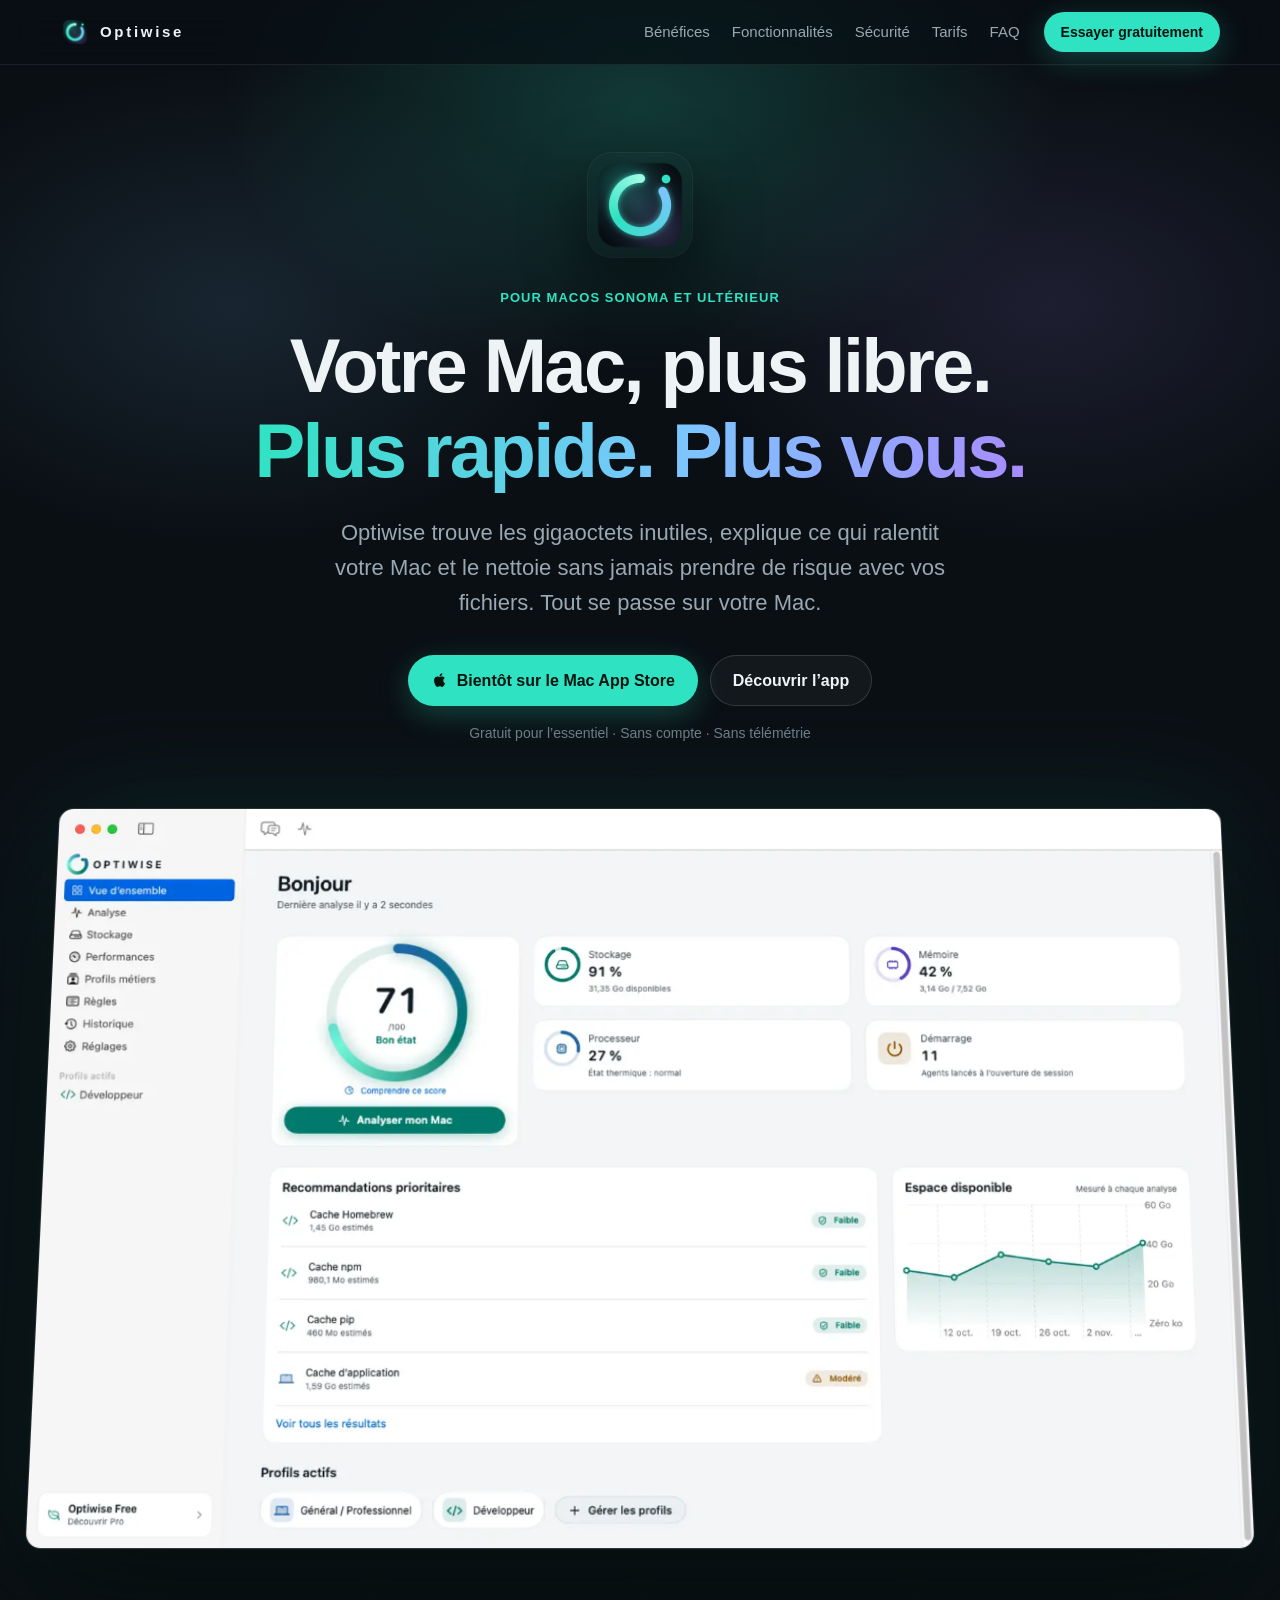
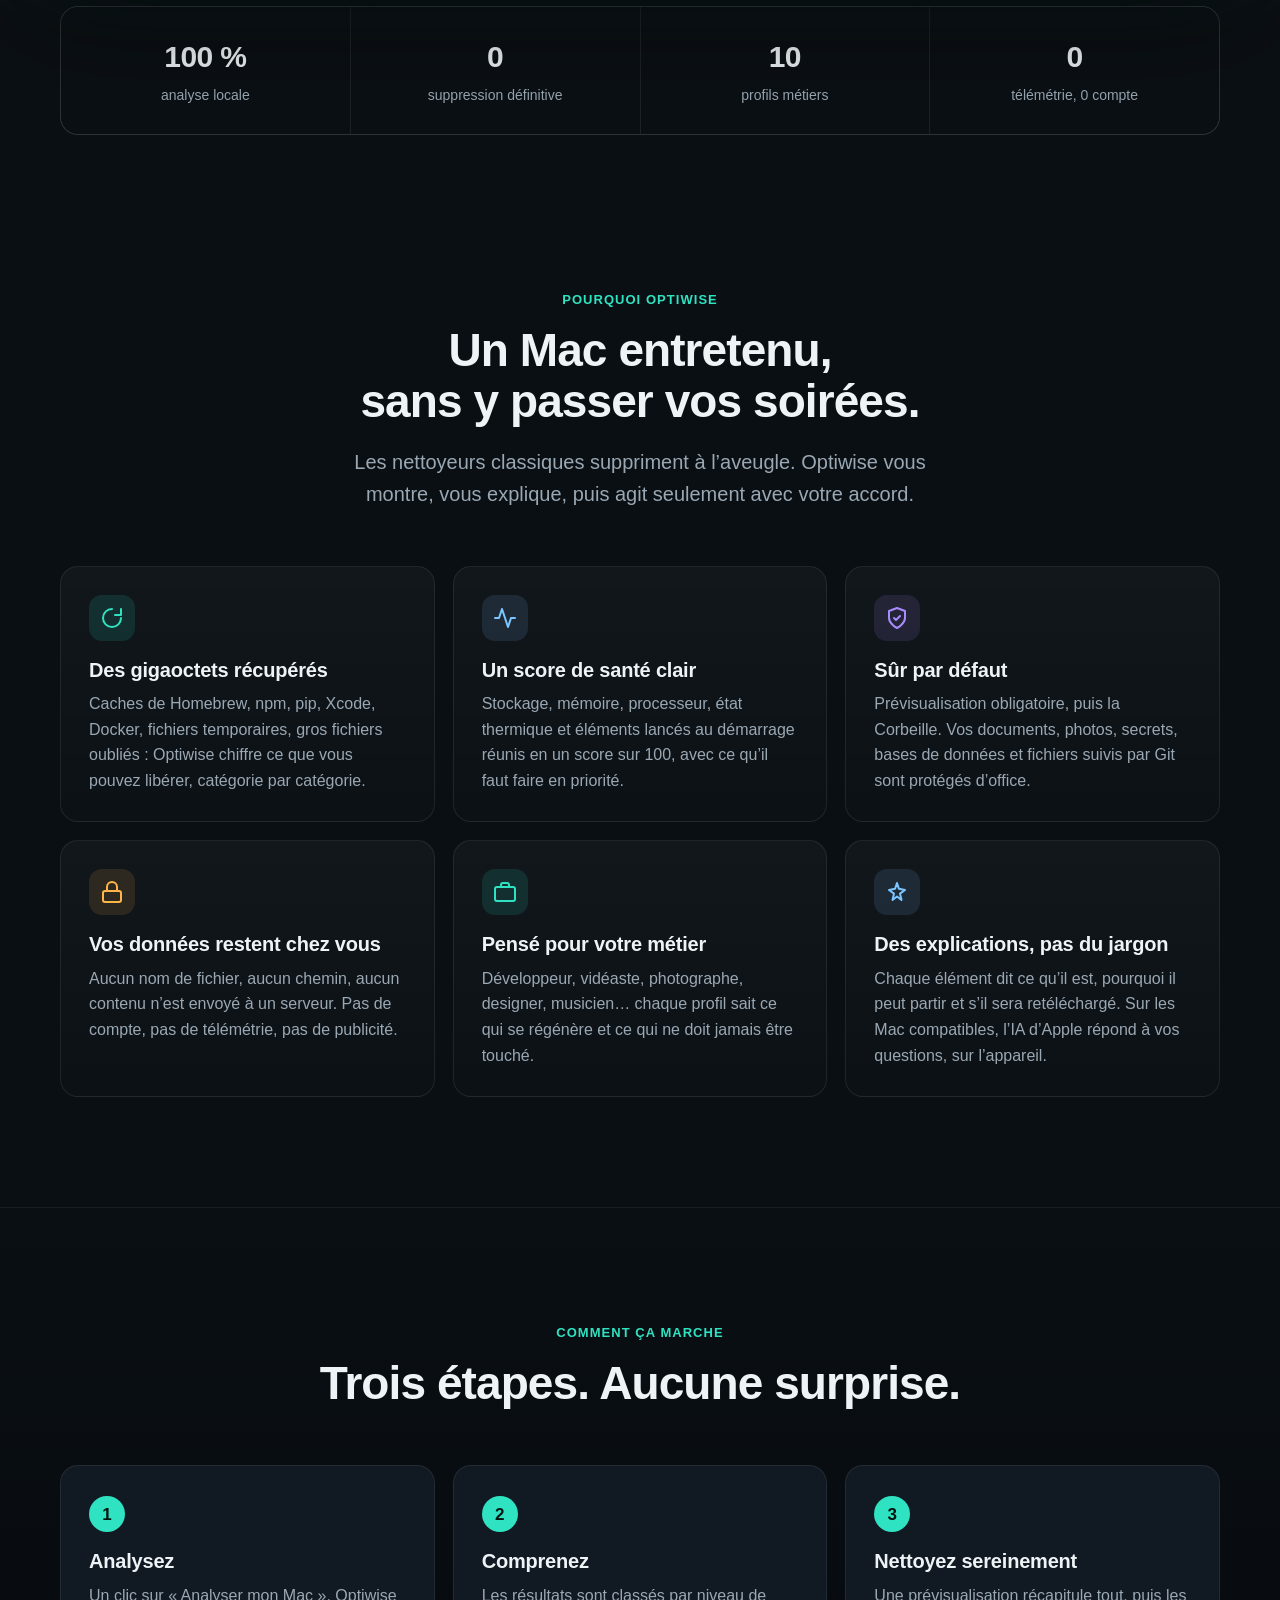
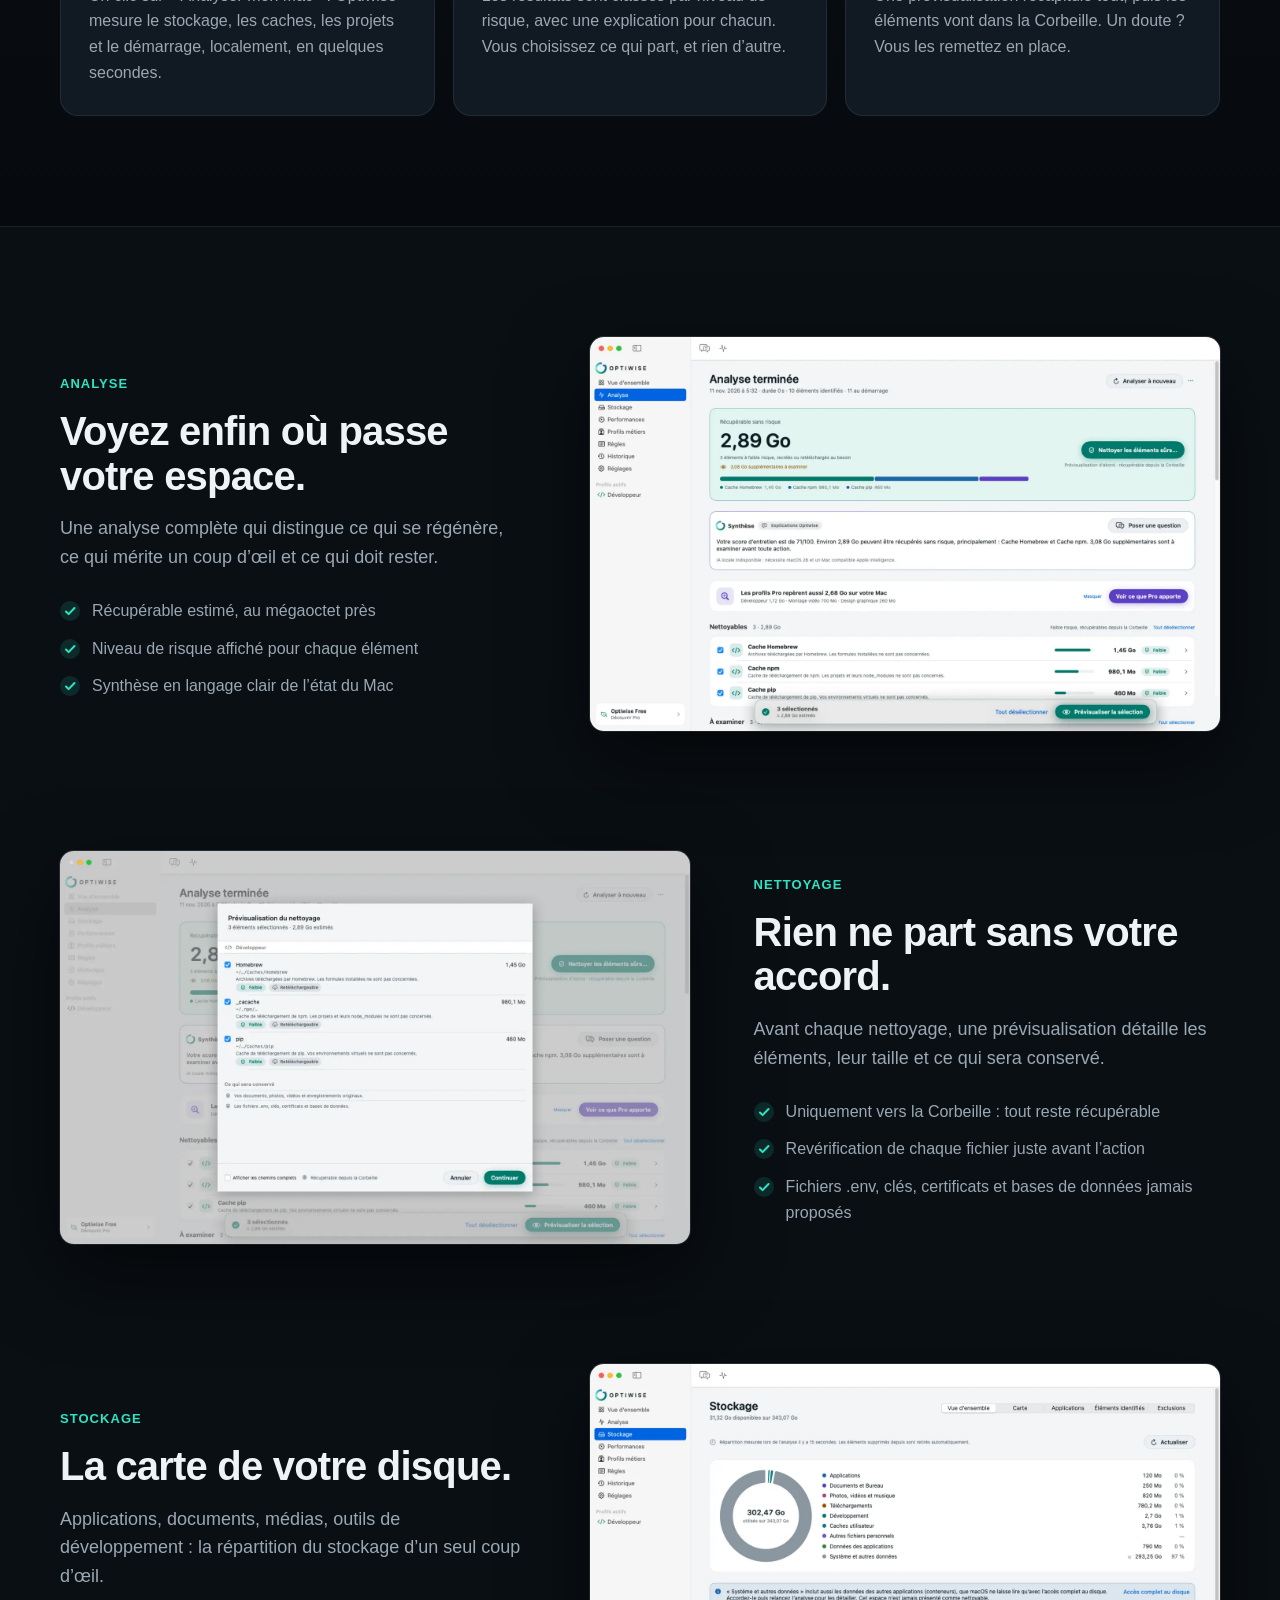
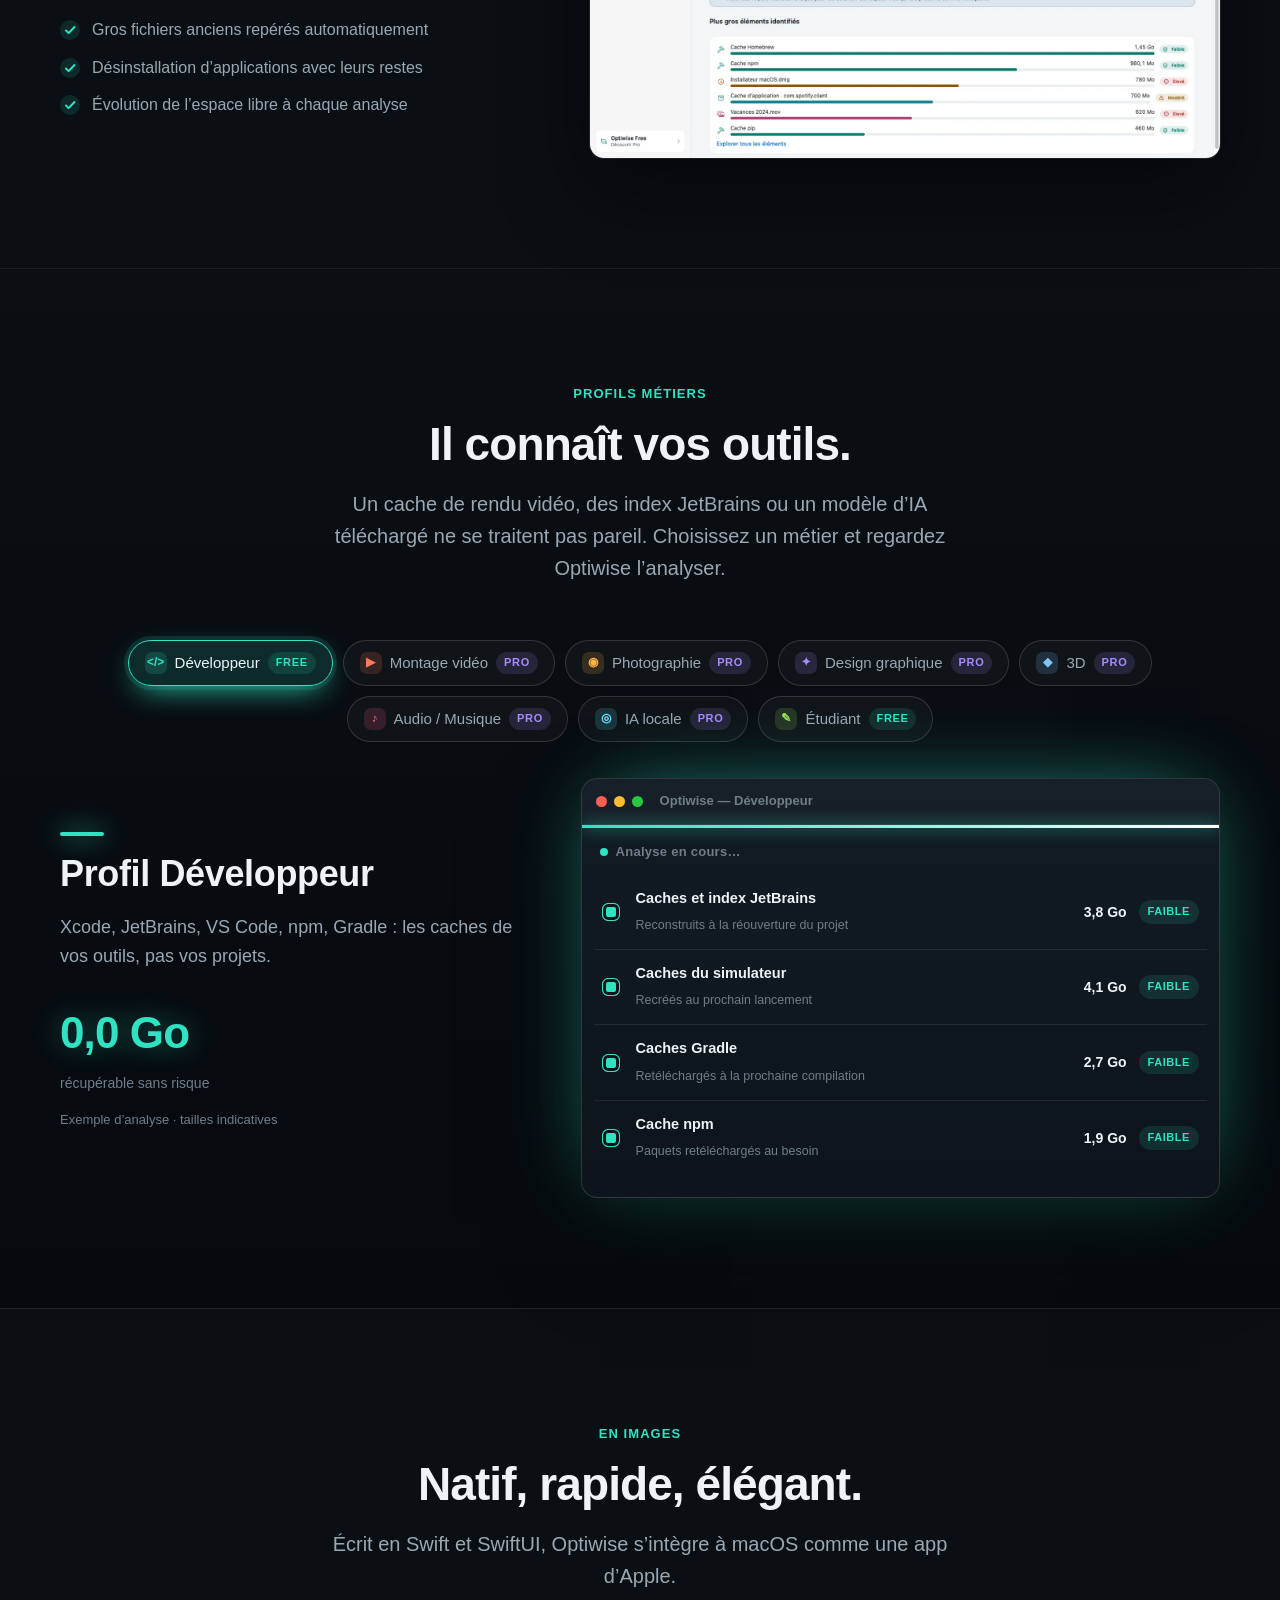
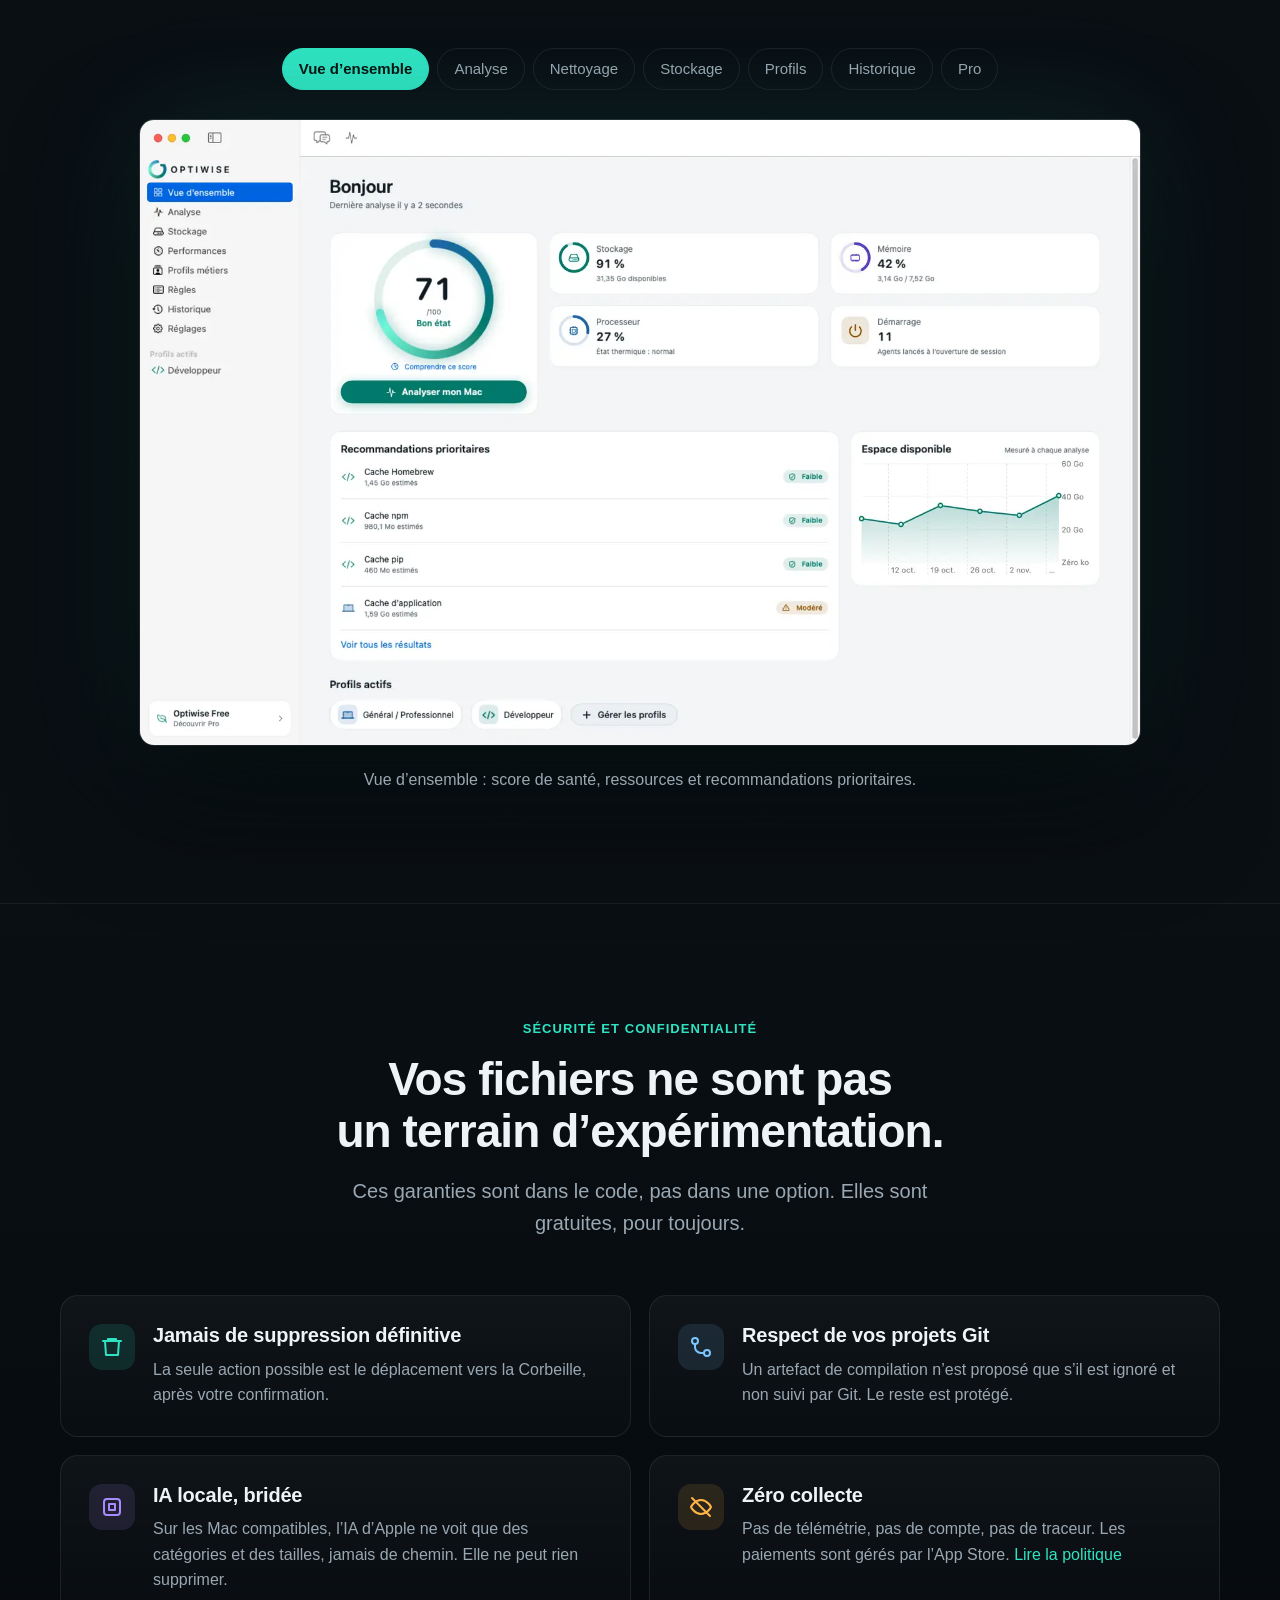
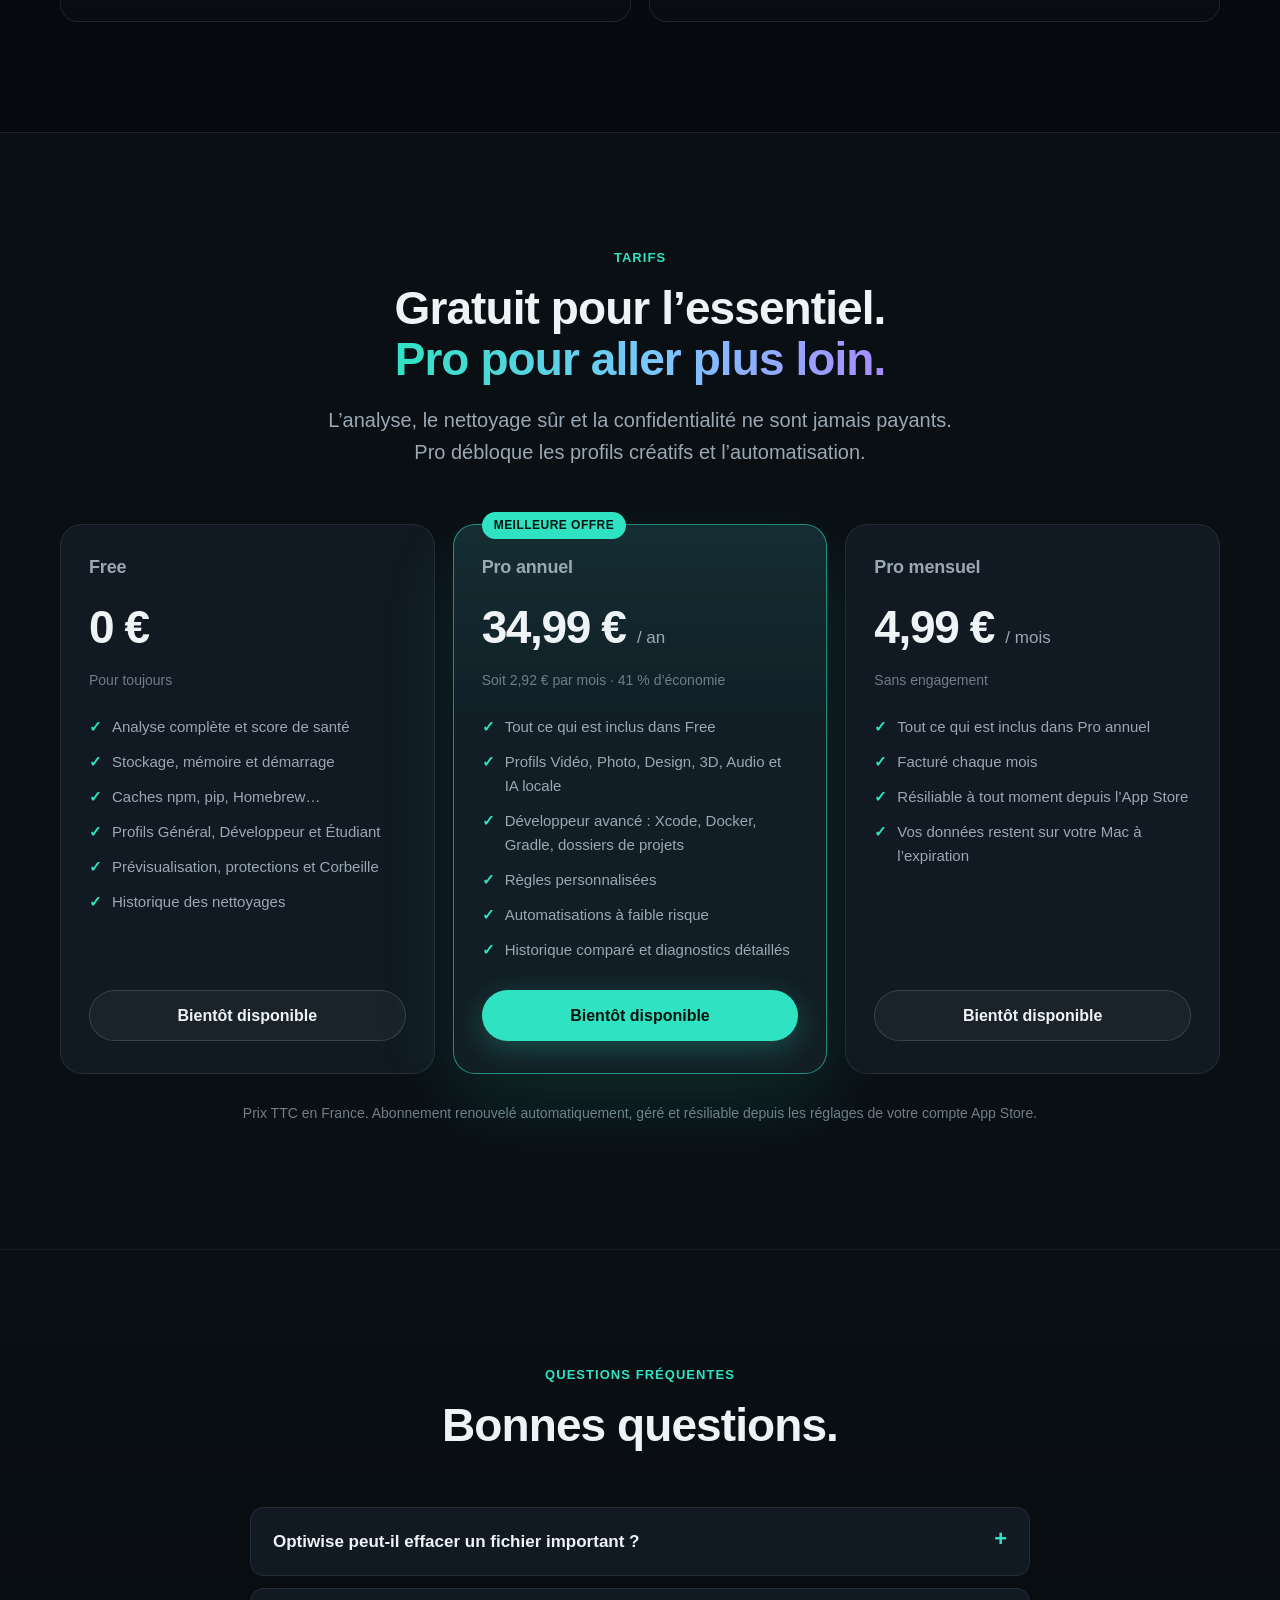
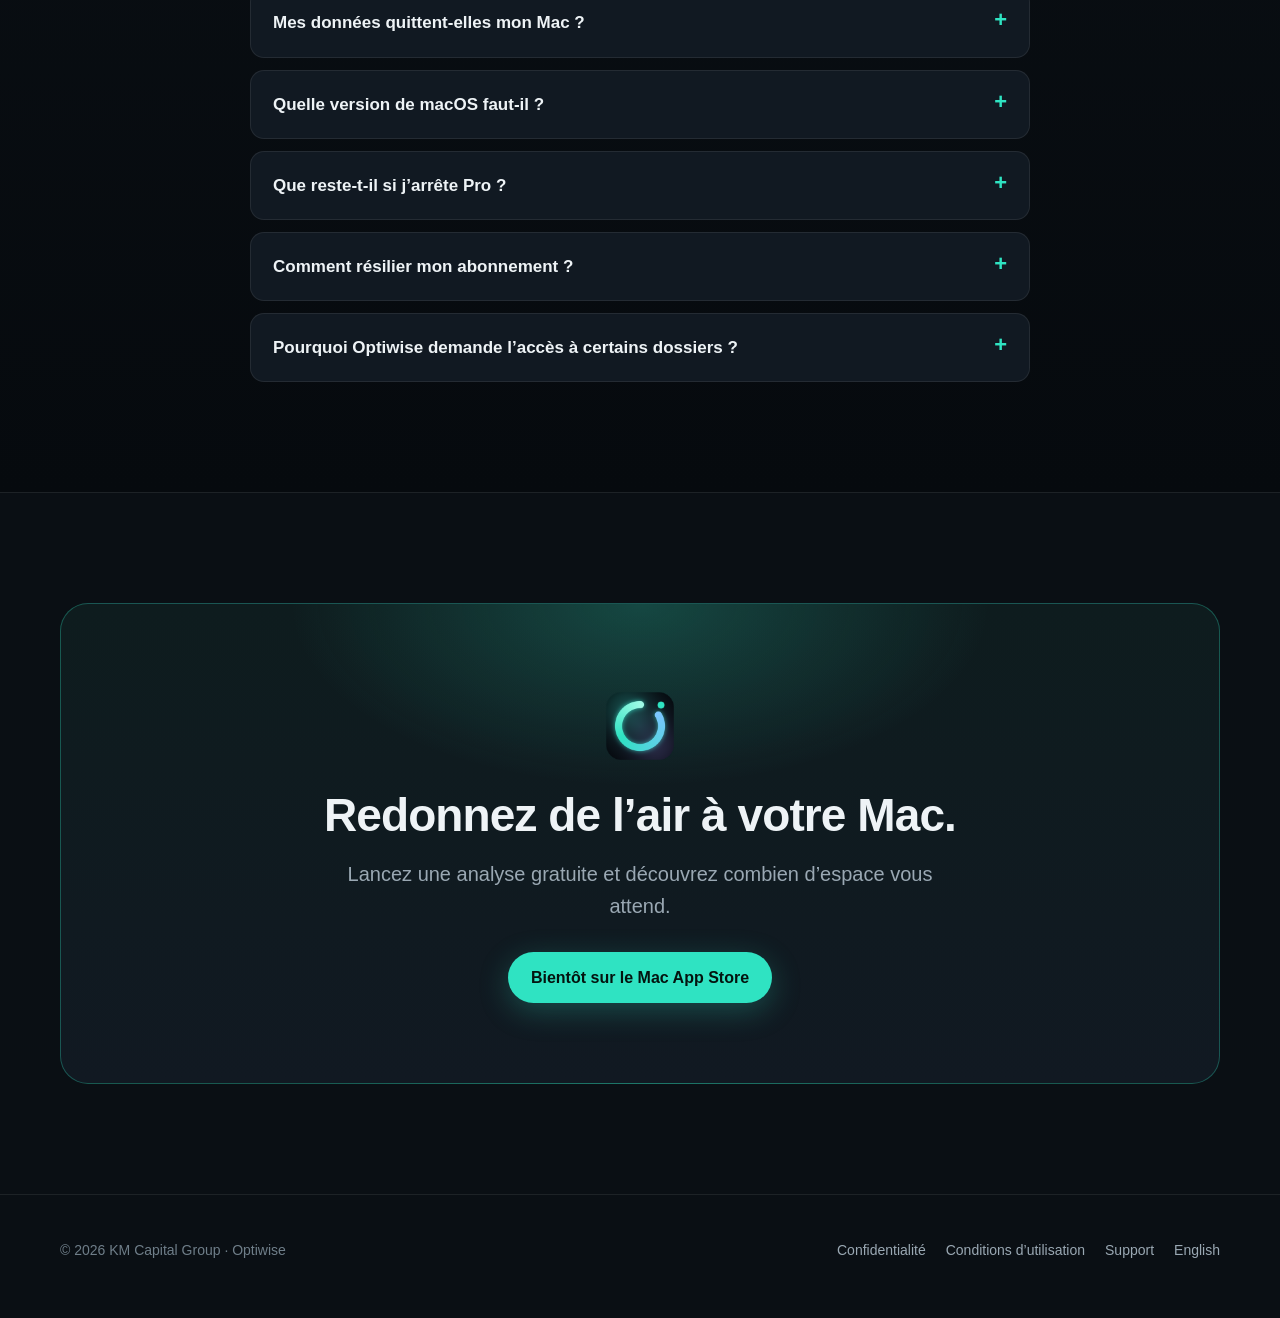
==== index.html @ 34362ee9 "Site : version anglaise complète et démo animée des profils métiers Co-Authored-By: Claude Opus 5.5 " ====
<!doctype html>
<html lang="fr" class="no-js">
<head>
  <meta charset="utf-8">
  <meta name="viewport" content="width=device-width, initial-scale=1">
  <title>Optiwise — Votre Mac, plus libre. Plus rapide. Plus vous.</title>
  <meta name="description" content="Optiwise analyse, nettoie et optimise votre Mac en toute sécurité. 100 % local, sans télémétrie, tout passe par la Corbeille. Gratuit, avec une offre Pro.">
  <meta name="theme-color" content="#0A0F14">
  <link rel="icon" type="image/png" href="assets/favicon.png">
  <link rel="apple-touch-icon" href="assets/icone.png">
  <meta property="og:type" content="website">
  <meta property="og:title" content="Optiwise — Votre Mac, plus libre. Plus rapide. Plus vous.">
  <meta property="og:description" content="Analyse, nettoyage et optimisation du Mac, 100 % local et sûr par défaut.">
  <meta property="og:image" content="https://kmcapitalgroup.github.io/optimac-site/assets/partage.jpg">
  <meta property="og:locale" content="fr_FR">
  <meta name="twitter:card" content="summary_large_image">
  <link rel="stylesheet" href="assets/style.css">
  <script>document.documentElement.classList.remove('no-js')</script>
</head>
<body>

<header class="nav">
  <div class="wrap">
    <a class="brand" href="#top"><img src="assets/icone.png" alt="" width="30" height="30">Optiwise</a>
    <nav class="nav-links" aria-label="Sections">
      <a href="#benefices">Bénéfices</a>
      <a href="#fonctionnalites">Fonctionnalités</a>
      <a href="#securite">Sécurité</a>
      <a href="#tarifs">Tarifs</a>
      <a href="#faq">FAQ</a>
    </nav>
    <a class="btn btn-primary btn-sm" href="#tarifs">Essayer gratuitement</a>
  </div>
</header>

<main id="top">

  <!-- Hero -->
  <section class="hero">
    <div class="wrap">
      <img class="hero-icon" src="assets/icone.png" alt="Icône d’Optiwise" width="104" height="104">
      <span class="eyebrow">Pour macOS Sonoma et ultérieur</span>
      <h1>Votre Mac, plus libre.<br><span class="gradient-text">Plus rapide. Plus vous.</span></h1>
      <p class="lead">Optiwise trouve les gigaoctets inutiles, explique ce qui ralentit votre Mac et le nettoie sans jamais prendre de risque avec vos fichiers. Tout se passe sur votre Mac.</p>
      <div class="hero-cta">
        <a class="btn btn-primary" href="#tarifs">
          <svg viewBox="0 0 24 24" fill="currentColor" aria-hidden="true"><path d="M16.37 12.68c-.02-2.3 1.88-3.4 1.96-3.46-1.07-1.56-2.73-1.78-3.32-1.8-1.41-.14-2.76.83-3.48.83-.72 0-1.82-.81-3-.79-1.54.02-2.97.9-3.76 2.28-1.6 2.78-.41 6.9 1.15 9.16.76 1.1 1.67 2.34 2.86 2.3 1.15-.05 1.58-.74 2.97-.74 1.38 0 1.77.74 2.98.72 1.23-.02 2.01-1.12 2.76-2.23.87-1.28 1.23-2.52 1.25-2.58-.03-.01-2.4-.92-2.42-3.65zM14.1 5.9c.63-.77 1.06-1.83.94-2.9-.91.04-2.02.61-2.67 1.37-.58.68-1.1 1.77-.96 2.81 1.02.08 2.06-.52 2.69-1.28z"/></svg>
          Bientôt sur le Mac App Store
        </a>
        <a class="btn btn-ghost" href="#fonctionnalites">Découvrir l’app</a>
      </div>
      <p class="hero-note">Gratuit pour l’essentiel · Sans compte · Sans télémétrie</p>

      <div class="hero-shot" id="hero-shot">
        <div class="window">
          <img src="assets/captures/01-vue-d-ensemble.webp" width="1600" height="1000"
               alt="Vue d’ensemble d’Optiwise : score de santé de 69 sur 100, stockage, mémoire, processeur, démarrage et recommandations prioritaires">
        </div>
      </div>

      <div class="stats reveal">
        <div class="stat"><strong>100 %</strong><span>analyse locale</span></div>
        <div class="stat"><strong>0</strong><span>suppression définitive</span></div>
        <div class="stat"><strong>10</strong><span>profils métiers</span></div>
        <div class="stat"><strong>0</strong><span>télémétrie, 0 compte</span></div>
      </div>
    </div>
  </section>

  <!-- Bénéfices -->
  <section id="benefices">
    <div class="wrap">
      <div class="section-head center reveal">
        <span class="eyebrow">Pourquoi Optiwise</span>
        <h2>Un Mac entretenu,<br>sans y passer vos soirées.</h2>
        <p class="lead">Les nettoyeurs classiques suppriment à l’aveugle. Optiwise vous montre, vous explique, puis agit seulement avec votre accord.</p>
      </div>
      <div class="grid-3">
        <article class="card reveal">
          <div class="icon"><svg viewBox="0 0 24 24" fill="none" stroke="currentColor" stroke-width="2" stroke-linecap="round" stroke-linejoin="round" aria-hidden="true"><path d="M21 12a9 9 0 1 1-9-9"/><path d="M21 3v6h-6"/></svg></div>
          <h3>Des gigaoctets récupérés</h3>
          <p>Caches de Homebrew, npm, pip, Xcode, Docker, fichiers temporaires, gros fichiers oubliés : Optiwise chiffre ce que vous pouvez libérer, catégorie par catégorie.</p>
        </article>
        <article class="card reveal">
          <div class="icon glacier"><svg viewBox="0 0 24 24" fill="none" stroke="currentColor" stroke-width="2" stroke-linecap="round" stroke-linejoin="round" aria-hidden="true"><path d="M22 12h-4l-3 9L9 3l-3 9H2"/></svg></div>
          <h3>Un score de santé clair</h3>
          <p>Stockage, mémoire, processeur, état thermique et éléments lancés au démarrage réunis en un score sur 100, avec ce qu’il faut faire en priorité.</p>
        </article>
        <article class="card reveal">
          <div class="icon violet"><svg viewBox="0 0 24 24" fill="none" stroke="currentColor" stroke-width="2" stroke-linecap="round" stroke-linejoin="round" aria-hidden="true"><path d="M12 22s8-4 8-10V5l-8-3-8 3v7c0 6 8 10 8 10z"/><path d="m9 12 2 2 4-4"/></svg></div>
          <h3>Sûr par défaut</h3>
          <p>Prévisualisation obligatoire, puis la Corbeille. Vos documents, photos, secrets, bases de données et fichiers suivis par Git sont protégés d’office.</p>
        </article>
        <article class="card reveal">
          <div class="icon warning"><svg viewBox="0 0 24 24" fill="none" stroke="currentColor" stroke-width="2" stroke-linecap="round" stroke-linejoin="round" aria-hidden="true"><rect x="3" y="11" width="18" height="11" rx="2"/><path d="M7 11V7a5 5 0 0 1 10 0v4"/></svg></div>
          <h3>Vos données restent chez vous</h3>
          <p>Aucun nom de fichier, aucun chemin, aucun contenu n’est envoyé à un serveur. Pas de compte, pas de télémétrie, pas de publicité.</p>
        </article>
        <article class="card reveal">
          <div class="icon"><svg viewBox="0 0 24 24" fill="none" stroke="currentColor" stroke-width="2" stroke-linecap="round" stroke-linejoin="round" aria-hidden="true"><rect x="2" y="7" width="20" height="14" rx="2"/><path d="M16 7V5a2 2 0 0 0-2-2h-4a2 2 0 0 0-2 2v2"/></svg></div>
          <h3>Pensé pour votre métier</h3>
          <p>Développeur, vidéaste, photographe, designer, musicien… chaque profil sait ce qui se régénère et ce qui ne doit jamais être touché.</p>
        </article>
        <article class="card reveal">
          <div class="icon glacier"><svg viewBox="0 0 24 24" fill="none" stroke="currentColor" stroke-width="2" stroke-linecap="round" stroke-linejoin="round" aria-hidden="true"><path d="M12 3l1.9 5.8L20 10l-5 3.6L16.5 20 12 16.5 7.5 20 9 13.6 4 10l6.1-1.2z"/></svg></div>
          <h3>Des explications, pas du jargon</h3>
          <p>Chaque élément dit ce qu’il est, pourquoi il peut partir et s’il sera retéléchargé. Sur les Mac compatibles, l’IA d’Apple répond à vos questions, sur l’appareil.</p>
        </article>
      </div>
    </div>
  </section>

  <!-- Comment ça marche -->
  <section class="alt">
    <div class="wrap">
      <div class="section-head center reveal">
        <span class="eyebrow">Comment ça marche</span>
        <h2>Trois étapes. Aucune surprise.</h2>
      </div>
      <div class="steps">
        <div class="step reveal">
          <h3>Analysez</h3>
          <p>Un clic sur « Analyser mon Mac ». Optiwise mesure le stockage, les caches, les projets et le démarrage, localement, en quelques secondes.</p>
        </div>
        <div class="step reveal">
          <h3>Comprenez</h3>
          <p>Les résultats sont classés par niveau de risque, avec une explication pour chacun. Vous choisissez ce qui part, et rien d’autre.</p>
        </div>
        <div class="step reveal">
          <h3>Nettoyez sereinement</h3>
          <p>Une prévisualisation récapitule tout, puis les éléments vont dans la Corbeille. Un doute ? Vous les remettez en place.</p>
        </div>
      </div>
    </div>
  </section>

  <!-- Fonctionnalités détaillées -->
  <section id="fonctionnalites">
    <div class="wrap">
      <div class="feature">
        <div class="feature-text reveal">
          <span class="eyebrow">Analyse</span>
          <h2>Voyez enfin où passe votre espace.</h2>
          <p class="lead">Une analyse complète qui distingue ce qui se régénère, ce qui mérite un coup d’œil et ce qui doit rester.</p>
          <ul class="checks">
            <li>Récupérable estimé, au mégaoctet près</li>
            <li>Niveau de risque affiché pour chaque élément</li>
            <li>Synthèse en langage clair de l’état du Mac</li>
          </ul>
        </div>
        <div class="window reveal"><img src="assets/captures/02-analyse.webp" width="1600" height="1000" loading="lazy" alt="Écran d’analyse terminée avec l’espace récupérable et la liste des éléments nettoyables"></div>
      </div>

      <div class="feature reverse">
        <div class="feature-text reveal">
          <span class="eyebrow">Nettoyage</span>
          <h2>Rien ne part sans votre accord.</h2>
          <p class="lead">Avant chaque nettoyage, une prévisualisation détaille les éléments, leur taille et ce qui sera conservé.</p>
          <ul class="checks">
            <li>Uniquement vers la Corbeille : tout reste récupérable</li>
            <li>Revérification de chaque fichier juste avant l’action</li>
            <li>Fichiers .env, clés, certificats et bases de données jamais proposés</li>
          </ul>
        </div>
        <div class="window reveal"><img src="assets/captures/03-nettoyage.webp" width="1600" height="1000" loading="lazy" alt="Prévisualisation du nettoyage listant les caches Homebrew, npm et pip et ce qui sera conservé"></div>
      </div>

      <div class="feature">
        <div class="feature-text reveal">
          <span class="eyebrow">Stockage</span>
          <h2>La carte de votre disque.</h2>
          <p class="lead">Applications, documents, médias, outils de développement : la répartition du stockage d’un seul coup d’œil.</p>
          <ul class="checks">
            <li>Gros fichiers anciens repérés automatiquement</li>
            <li>Désinstallation d’applications avec leurs restes</li>
            <li>Évolution de l’espace libre à chaque analyse</li>
          </ul>
        </div>
        <div class="window reveal"><img src="assets/captures/04-stockage.webp" width="1600" height="1000" loading="lazy" alt="Répartition du stockage par catégorie"></div>
      </div>
    </div>
  </section>

  <!-- Profils -->
  <section class="alt" id="profils">
    <div class="wrap">
      <div class="section-head center reveal">
        <span class="eyebrow">Profils métiers</span>
        <h2>Il connaît vos outils.</h2>
        <p class="lead">Un cache de rendu vidéo, des index JetBrains ou un modèle d’IA téléchargé ne se traitent pas pareil. Choisissez un métier et regardez Optiwise l’analyser.</p>
      </div>
      <div class="profile-demo reveal" id="profile-demo"></div>
    </div>
  </section>

  <!-- Galerie -->
  <section id="galerie">
    <div class="wrap">
      <div class="section-head center reveal">
        <span class="eyebrow">En images</span>
        <h2>Natif, rapide, élégant.</h2>
        <p class="lead">Écrit en Swift et SwiftUI, Optiwise s’intègre à macOS comme une app d’Apple.</p>
      </div>
      <div class="gallery-tabs" role="tablist" aria-label="Écrans de l’application">
        <button role="tab" aria-selected="true" data-src="assets/captures/01-vue-d-ensemble.webp" data-caption="Vue d’ensemble : score de santé, ressources et recommandations prioritaires.">Vue d’ensemble</button>
        <button role="tab" aria-selected="false" data-src="assets/captures/02-analyse.webp" data-caption="Analyse : ce qui peut être libéré, classé par niveau de risque.">Analyse</button>
        <button role="tab" aria-selected="false" data-src="assets/captures/03-nettoyage.webp" data-caption="Nettoyage : prévisualisation complète avant tout déplacement vers la Corbeille.">Nettoyage</button>
        <button role="tab" aria-selected="false" data-src="assets/captures/04-stockage.webp" data-caption="Stockage : la répartition du disque par catégorie.">Stockage</button>
        <button role="tab" aria-selected="false" data-src="assets/captures/05-profils.webp" data-caption="Profils métiers : chaque métier a ses caches et ses protections.">Profils</button>
        <button role="tab" aria-selected="false" data-src="assets/captures/06-historique.webp" data-caption="Historique : chaque nettoyage passé, avec l’espace récupéré.">Historique</button>
        <button role="tab" aria-selected="false" data-src="assets/captures/07-pro.webp" data-caption="Optiwise Pro : tous les profils, règles personnalisées et automatisations.">Pro</button>
      </div>
      <div class="gallery-stage reveal">
        <figure>
          <div class="window"><img id="gallery-img" src="assets/captures/01-vue-d-ensemble.webp" width="1600" height="1000" loading="lazy" alt="Capture d’écran d’Optiwise"></div>
          <figcaption id="gallery-caption" aria-live="polite">Vue d’ensemble : score de santé, ressources et recommandations prioritaires.</figcaption>
        </figure>
      </div>
    </div>
  </section>

  <!-- Sécurité et confidentialité -->
  <section id="securite" class="alt">
    <div class="wrap">
      <div class="section-head center reveal">
        <span class="eyebrow">Sécurité et confidentialité</span>
        <h2>Vos fichiers ne sont pas<br>un terrain d’expérimentation.</h2>
        <p class="lead">Ces garanties sont dans le code, pas dans une option. Elles sont gratuites, pour toujours.</p>
      </div>
      <div class="trust">
        <div class="card reveal">
          <div class="icon"><svg viewBox="0 0 24 24" fill="none" stroke="currentColor" stroke-width="2" stroke-linecap="round" stroke-linejoin="round" aria-hidden="true"><path d="M3 6h18"/><path d="M8 6V4h8v2"/><path d="M19 6l-1 14H6L5 6"/></svg></div>
          <div><h3>Jamais de suppression définitive</h3><p>La seule action possible est le déplacement vers la Corbeille, après votre confirmation.</p></div>
        </div>
        <div class="card reveal">
          <div class="icon glacier"><svg viewBox="0 0 24 24" fill="none" stroke="currentColor" stroke-width="2" stroke-linecap="round" stroke-linejoin="round" aria-hidden="true"><circle cx="6" cy="6" r="3"/><circle cx="18" cy="18" r="3"/><path d="M6 9v3a6 6 0 0 0 6 6h3"/></svg></div>
          <div><h3>Respect de vos projets Git</h3><p>Un artefact de compilation n’est proposé que s’il est ignoré et non suivi par Git. Le reste est protégé.</p></div>
        </div>
        <div class="card reveal">
          <div class="icon violet"><svg viewBox="0 0 24 24" fill="none" stroke="currentColor" stroke-width="2" stroke-linecap="round" stroke-linejoin="round" aria-hidden="true"><rect x="4" y="4" width="16" height="16" rx="3"/><path d="M9 9h6v6H9z"/></svg></div>
          <div><h3>IA locale, bridée</h3><p>Sur les Mac compatibles, l’IA d’Apple ne voit que des catégories et des tailles, jamais de chemin. Elle ne peut rien supprimer.</p></div>
        </div>
        <div class="card reveal">
          <div class="icon warning"><svg viewBox="0 0 24 24" fill="none" stroke="currentColor" stroke-width="2" stroke-linecap="round" stroke-linejoin="round" aria-hidden="true"><path d="M2 12s3.5-7 10-7 10 7 10 7-3.5 7-10 7S2 12 2 12z"/><path d="M3 3l18 18"/></svg></div>
          <div><h3>Zéro collecte</h3><p>Pas de télémétrie, pas de compte, pas de traceur. Les paiements sont gérés par l’App Store. <a href="confidentialite/">Lire la politique</a></p></div>
        </div>
      </div>
    </div>
  </section>

  <!-- Tarifs -->
  <section id="tarifs">
    <div class="wrap">
      <div class="section-head center reveal">
        <span class="eyebrow">Tarifs</span>
        <h2>Gratuit pour l’essentiel.<br><span class="gradient-text">Pro pour aller plus loin.</span></h2>
        <p class="lead">L’analyse, le nettoyage sûr et la confidentialité ne sont jamais payants. Pro débloque les profils créatifs et l’automatisation.</p>
      </div>
      <div class="pricing">
        <div class="plan reveal">
          <h3>Free</h3>
          <div class="price">0 €</div>
          <div class="price-note">Pour toujours</div>
          <ul>
            <li>Analyse complète et score de santé</li>
            <li>Stockage, mémoire et démarrage</li>
            <li>Caches npm, pip, Homebrew…</li>
            <li>Profils Général, Développeur et Étudiant</li>
            <li>Prévisualisation, protections et Corbeille</li>
            <li>Historique des nettoyages</li>
          </ul>
          <a class="btn btn-ghost" href="#top">Bientôt disponible</a>
        </div>
        <div class="plan featured reveal">
          <span class="badge">MEILLEURE OFFRE</span>
          <h3>Pro annuel</h3>
          <div class="price">34,99 € <small>/ an</small></div>
          <div class="price-note">Soit 2,92 € par mois · 41 % d’économie</div>
          <ul>
            <li>Tout ce qui est inclus dans Free</li>
            <li>Profils Vidéo, Photo, Design, 3D, Audio et IA locale</li>
            <li>Développeur avancé : Xcode, Docker, Gradle, dossiers de projets</li>
            <li>Règles personnalisées</li>
            <li>Automatisations à faible risque</li>
            <li>Historique comparé et diagnostics détaillés</li>
          </ul>
          <a class="btn btn-primary" href="#top">Bientôt disponible</a>
        </div>
        <div class="plan reveal">
          <h3>Pro mensuel</h3>
          <div class="price">4,99 € <small>/ mois</small></div>
          <div class="price-note">Sans engagement</div>
          <ul>
            <li>Tout ce qui est inclus dans Pro annuel</li>
            <li>Facturé chaque mois</li>
            <li>Résiliable à tout moment depuis l’App Store</li>
            <li>Vos données restent sur votre Mac à l’expiration</li>
          </ul>
          <a class="btn btn-ghost" href="#top">Bientôt disponible</a>
        </div>
      </div>
      <p class="pricing-foot">Prix TTC en France. Abonnement renouvelé automatiquement, géré et résiliable depuis les réglages de votre compte App Store.</p>
    </div>
  </section>

  <!-- FAQ -->
  <section id="faq" class="alt">
    <div class="wrap">
      <div class="section-head center reveal">
        <span class="eyebrow">Questions fréquentes</span>
        <h2>Bonnes questions.</h2>
      </div>
      <div class="faq">
        <details class="reveal">
          <summary>Optiwise peut-il effacer un fichier important ?</summary>
          <p>Non. Optiwise ne supprime jamais définitivement : il déplace les éléments que vous avez choisis vers la Corbeille, après une prévisualisation. Les documents, photos, secrets, bases de données, sauvegardes, données synchronisées et fichiers suivis par Git sont protégés par défaut et ne sont jamais proposés.</p>
        </details>
        <details class="reveal">
          <summary>Mes données quittent-elles mon Mac ?</summary>
          <p>Non. Toute l’analyse est réalisée sur votre Mac. Aucun nom de fichier, chemin ou contenu n’est envoyé, et l’app n’intègre aucune télémétrie. Le détail est dans notre <a href="confidentialite/">politique de confidentialité</a>.</p>
        </details>
        <details class="reveal">
          <summary>Quelle version de macOS faut-il ?</summary>
          <p>macOS 14 Sonoma ou ultérieur, sur Mac Apple Silicon ou Intel. Les explications par IA locale demandent macOS 26 et un Mac compatible Apple Intelligence ; sans elles, Optiwise utilise des explications rédigées à l’avance.</p>
        </details>
        <details class="reveal">
          <summary>Que reste-t-il si j’arrête Pro ?</summary>
          <p>Tout ce qui est gratuit continue de fonctionner, et vos profils, règles et historique restent sur votre Mac. Seules les nouvelles analyses avancées redeviennent réservées à Pro.</p>
        </details>
        <details class="reveal">
          <summary>Comment résilier mon abonnement ?</summary>
          <p>Depuis l’App Store : cliquez sur votre nom, puis « Réglages du compte » et « Abonnements ». La résiliation prend effet à la fin de la période en cours.</p>
        </details>
        <details class="reveal">
          <summary>Pourquoi Optiwise demande l’accès à certains dossiers ?</summary>
          <p>Pour mesurer la taille de vos Documents, Bureau et Téléchargements, macOS demande votre autorisation. Si vous refusez, l’analyse continue et la catégorie est simplement indiquée « Accès refusé ». L’accès complet au disque est facultatif.</p>
        </details>
      </div>
    </div>
  </section>

  <!-- Appel final -->
  <section>
    <div class="wrap">
      <div class="cta-final reveal">
        <img src="assets/icone.png" alt="" width="84" height="84">
        <h2>Redonnez de l’air à votre Mac.</h2>
        <p class="lead">Lancez une analyse gratuite et découvrez combien d’espace vous attend.</p>
        <a class="btn btn-primary" href="#tarifs">Bientôt sur le Mac App Store</a>
      </div>
    </div>
  </section>

</main>

<footer>
  <div class="wrap">
    <div>© 2026 KM Capital Group · Optiwise</div>
    <nav aria-label="Liens légaux">
      <a href="confidentialite/">Confidentialité</a>
      <a href="https://www.apple.com/legal/internet-services/itunes/dev/stdeula/">Conditions d’utilisation</a>
      <a href="support/">Support</a>
      <a href="en/">English</a>
    </nav>
  </div>
</footer>

<script>
  // Apparition progressive des sections.
  const io = 'IntersectionObserver' in window ? new IntersectionObserver((entries) => {
    entries.forEach((e) => { if (e.isIntersecting) { e.target.classList.add('is-visible'); io.unobserve(e.target); } });
  }, { rootMargin: '0px 0px -8% 0px' }) : null;
  document.querySelectorAll('.reveal').forEach((el) => io ? io.observe(el) : el.classList.add('is-visible'));

  // La capture principale se redresse au défilement.
  const shot = document.getElementById('hero-shot');
  const flatten = () => shot.classList.toggle('is-flat', window.scrollY > 60);
  window.addEventListener('scroll', flatten, { passive: true });
  flatten();

  // Galerie à onglets.
  const tabs = document.querySelectorAll('.gallery-tabs button');
  const img = document.getElementById('gallery-img');
  const caption = document.getElementById('gallery-caption');
  tabs.forEach((tab) => tab.addEventListener('click', () => {
    tabs.forEach((t) => t.setAttribute('aria-selected', String(t === tab)));
    img.style.opacity = 0;
    const next = new Image();
    next.onload = () => { img.src = tab.dataset.src; img.alt = tab.dataset.caption; img.style.opacity = 1; };
    next.src = tab.dataset.src;
    caption.textContent = tab.dataset.caption;
  }));
</script>
<script src="assets/profiles.js" defer></script>
</body>
</html>
---- assets/style.css ----
/* Optiwise — site de présentation. Couleurs reprises des tokens « Native Intelligence » de l'app (OMColor). */
:root {
  color-scheme: dark;
  --bg: #0A0F14;
  --bg-deep: #060A0E;
  --surface: #111922;
  --surface-2: #16242B;
  --stroke: rgba(255, 255, 255, 0.08);
  --stroke-strong: rgba(255, 255, 255, 0.14);
  --text: #EEF3F6;
  --text-2: #9AA8B3;
  --text-3: #6F7E89;
  --accent: #2FE3C2;
  --accent-deep: #00796B;
  --accent-soft: rgba(47, 227, 194, 0.12);
  --glacier: #7CC6FF;
  --violet: #A88BFF;
  --warning: #FFB547;
  --on-accent: #04140F;
  --radius: 18px;
  --max: 1160px;
  --font: -apple-system, BlinkMacSystemFont, "SF Pro Text", "Inter", "Segoe UI", Roboto, sans-serif;
  --font-display: -apple-system, BlinkMacSystemFont, "SF Pro Display", "Inter", "Segoe UI", Roboto, sans-serif;
}

*, *::before, *::after { box-sizing: border-box; }
html { scroll-behavior: smooth; -webkit-text-size-adjust: 100%; }
body {
  margin: 0;
  background: var(--bg);
  color: var(--text);
  font: 17px/1.6 var(--font);
  -webkit-font-smoothing: antialiased;
  overflow-x: hidden;
}
img { max-width: 100%; height: auto; display: block; }
a { color: var(--accent); text-decoration: none; }
a:hover { text-decoration: underline; }
:focus-visible { outline: 2px solid var(--accent); outline-offset: 3px; border-radius: 6px; }

.wrap { width: min(var(--max), 100% - 32px); margin-inline: auto; }
.eyebrow {
  display: inline-block;
  font-size: 13px; font-weight: 600; letter-spacing: .08em; text-transform: uppercase;
  color: var(--accent);
  margin-bottom: 14px;
}
h1, h2, h3 { font-family: var(--font-display); line-height: 1.12; margin: 0; letter-spacing: -0.02em; }
h2 { font-size: clamp(30px, 4.4vw, 46px); }
h3 { font-size: 20px; letter-spacing: -0.01em; }
.lead { font-size: clamp(17px, 2vw, 20px); color: var(--text-2); max-width: 640px; }
.center { text-align: center; }
.center .lead { margin-inline: auto; }
.gradient-text {
  background: linear-gradient(100deg, var(--accent) 0%, var(--glacier) 55%, var(--violet) 100%);
  -webkit-background-clip: text; background-clip: text; color: transparent;
}

/* Navigation */
.nav {
  position: sticky; top: 0; z-index: 50;
  backdrop-filter: saturate(160%) blur(18px);
  -webkit-backdrop-filter: saturate(160%) blur(18px);
  background: rgba(10, 15, 20, 0.72);
  border-bottom: 1px solid var(--stroke);
}
.nav .wrap { display: flex; align-items: center; gap: 24px; height: 64px; }
.brand { display: flex; align-items: center; gap: 10px; color: var(--text); font-weight: 700; letter-spacing: .18em; font-size: 15px; }
.brand:hover { text-decoration: none; }
.brand img { width: 30px; height: 30px; border-radius: 8px; }
.nav-links { display: flex; gap: 22px; margin-left: auto; font-size: 15px; }
.nav-links a { color: var(--text-2); }
.nav-links a:hover { color: var(--text); text-decoration: none; }
@media (max-width: 760px) { .nav-links { display: none; } .nav .btn { margin-left: auto; } }

/* Boutons */
.btn {
  display: inline-flex; align-items: center; justify-content: center; gap: 8px;
  padding: 12px 22px; border-radius: 999px; font-weight: 600; font-size: 16px;
  border: 1px solid transparent; transition: transform .15s ease, background .15s ease, box-shadow .15s ease;
  white-space: nowrap;
}
.btn:hover { text-decoration: none; transform: translateY(-1px); }
.btn-primary { background: var(--accent); color: var(--on-accent); box-shadow: 0 8px 30px rgba(47, 227, 194, 0.25); }
.btn-primary:hover { box-shadow: 0 10px 38px rgba(47, 227, 194, 0.38); }
.btn-ghost { background: rgba(255,255,255,0.04); color: var(--text); border-color: var(--stroke-strong); }
.btn-ghost:hover { background: rgba(255,255,255,0.08); }
.btn-sm { padding: 8px 16px; font-size: 14px; }
.btn svg { width: 18px; height: 18px; }

/* Hero */
.hero { position: relative; padding: 88px 0 40px; text-align: center; isolation: isolate; }
.hero::before {
  content: ""; position: absolute; inset: -120px 0 auto; height: 900px; z-index: -1;
  background:
    radial-gradient(600px 380px at 50% 18%, rgba(47, 227, 194, 0.20), transparent 70%),
    radial-gradient(520px 340px at 18% 40%, rgba(124, 198, 255, 0.12), transparent 70%),
    radial-gradient(520px 340px at 82% 40%, rgba(168, 139, 255, 0.12), transparent 70%);
}
.hero-icon { width: 104px; height: 104px; margin: 0 auto 26px; border-radius: 24px; box-shadow: 0 20px 60px rgba(0,0,0,.5), 0 0 0 1px var(--stroke); }
.hero h1 { font-size: clamp(40px, 7vw, 76px); font-weight: 800; letter-spacing: -0.035em; }
.hero .lead { margin: 22px auto 0; font-size: clamp(18px, 2.3vw, 22px); }
.hero-cta { display: flex; gap: 12px; justify-content: center; flex-wrap: wrap; margin-top: 34px; }
.hero-note { margin-top: 16px; font-size: 14px; color: var(--text-3); }
.hero-shot { margin-top: 64px; perspective: 1800px; }
.window {
  border-radius: 14px; overflow: hidden; background: var(--surface);
  box-shadow: 0 50px 120px rgba(0,0,0,.6), 0 0 0 1px var(--stroke-strong), 0 0 120px rgba(47,227,194,.12);
}
.hero-shot .window { transform: rotateX(8deg); transform-origin: 50% 0; transition: transform .8s cubic-bezier(.2,.7,.2,1); }
.hero-shot.is-flat .window { transform: rotateX(0); }
@media (prefers-reduced-motion: reduce) { .hero-shot .window { transform: none; transition: none; } }

/* Bande de chiffres */
.stats { display: grid; grid-template-columns: repeat(4, 1fr); gap: 1px; margin-top: 72px; background: var(--stroke); border: 1px solid var(--stroke); border-radius: var(--radius); overflow: hidden; }
.stat { background: var(--bg); padding: 26px 20px; text-align: center; }
.stat strong { display: block; font-family: var(--font-display); font-size: 30px; letter-spacing: -0.02em; }
.stat span { font-size: 14px; color: var(--text-2); }
@media (max-width: 760px) { .stats { grid-template-columns: repeat(2, 1fr); } }

/* Sections */
section { padding: 110px 0; }
.section-head { margin-bottom: 56px; }
.section-head .lead { margin-top: 18px; }
.alt { background: linear-gradient(180deg, var(--bg) 0%, var(--bg-deep) 100%); border-top: 1px solid var(--stroke); border-bottom: 1px solid var(--stroke); }

/* Cartes de bénéfices */
.grid-3 { display: grid; grid-template-columns: repeat(3, 1fr); gap: 18px; }
@media (max-width: 960px) { .grid-3 { grid-template-columns: repeat(2, 1fr); } }
@media (max-width: 620px) { .grid-3 { grid-template-columns: 1fr; } }
.card {
  background: linear-gradient(180deg, rgba(255,255,255,0.035), rgba(255,255,255,0.01));
  border: 1px solid var(--stroke); border-radius: var(--radius); padding: 28px;
  transition: border-color .2s ease, transform .2s ease;
}
.card:hover { border-color: var(--stroke-strong); transform: translateY(-2px); }
.card p { color: var(--text-2); margin: 10px 0 0; font-size: 16px; }
.icon {
  width: 46px; height: 46px; border-radius: 13px; display: grid; place-items: center; margin-bottom: 18px;
  background: var(--accent-soft); color: var(--accent);
}
.icon svg { width: 24px; height: 24px; }
.icon.glacier { background: rgba(124,198,255,.12); color: var(--glacier); }
.icon.violet { background: rgba(168,139,255,.12); color: var(--violet); }
.icon.warning { background: rgba(255,181,71,.12); color: var(--warning); }

/* Blocs fonctionnalité (texte + capture) */
.feature { display: grid; grid-template-columns: 1fr 1.35fr; gap: 64px; align-items: center; }
.feature + .feature { margin-top: 120px; }
.feature.reverse { grid-template-columns: 1.35fr 1fr; }
.feature.reverse .feature-text { order: 2; }
.feature-text h2 { font-size: clamp(28px, 3.6vw, 40px); }
.feature-text .lead { margin-top: 16px; font-size: 18px; }
.checks { list-style: none; padding: 0; margin: 26px 0 0; display: grid; gap: 12px; }
.checks li { display: flex; gap: 12px; color: var(--text-2); font-size: 16px; }
.checks li::before {
  content: ""; flex: none; width: 20px; height: 20px; margin-top: 3px; border-radius: 50%;
  background: var(--accent-soft) url("data:image/svg+xml,%3Csvg xmlns='http://www.w3.org/2000/svg' viewBox='0 0 20 20'%3E%3Cpath d='M6 10.5l2.6 2.6L14.5 7' fill='none' stroke='%232FE3C2' stroke-width='2' stroke-linecap='round' stroke-linejoin='round'/%3E%3C/svg%3E") center/20px no-repeat;
}
.feature .window { box-shadow: 0 30px 80px rgba(0,0,0,.55), 0 0 0 1px var(--stroke-strong); }
@media (max-width: 900px) {
  .feature, .feature.reverse { grid-template-columns: 1fr; gap: 32px; }
  .feature.reverse .feature-text { order: 0; }
  .feature + .feature { margin-top: 80px; }
}

/* Étapes */
.steps { display: grid; grid-template-columns: repeat(3, 1fr); gap: 18px; counter-reset: step; }
.step { position: relative; padding: 30px 28px; border-radius: var(--radius); border: 1px solid var(--stroke); background: var(--surface); }
.step::before {
  counter-increment: step; content: counter(step);
  display: grid; place-items: center; width: 36px; height: 36px; border-radius: 50%;
  background: var(--accent); color: var(--on-accent); font-weight: 700; margin-bottom: 18px;
}
.step p { color: var(--text-2); margin: 10px 0 0; font-size: 16px; }
@media (max-width: 860px) { .steps { grid-template-columns: 1fr; } }

/* Profils */
.chips { display: flex; flex-wrap: wrap; gap: 10px; justify-content: center; margin-top: 8px; }
.chip {
  display: inline-flex; align-items: center; gap: 8px; padding: 10px 16px; border-radius: 999px;
  border: 1px solid var(--stroke-strong); background: rgba(255,255,255,.03); font-size: 15px;
}
.chip small { font-size: 11px; font-weight: 700; letter-spacing: .06em; text-transform: uppercase; padding: 2px 8px; border-radius: 999px; }
.chip .free { background: var(--accent-soft); color: var(--accent); }
.chip .pro { background: rgba(168,139,255,.14); color: var(--violet); }

/* Galerie */
.gallery-tabs { display: flex; flex-wrap: wrap; gap: 8px; justify-content: center; margin-bottom: 30px; }
.gallery-tabs button {
  font: inherit; font-size: 15px; color: var(--text-2); background: transparent; cursor: pointer;
  border: 1px solid var(--stroke); border-radius: 999px; padding: 8px 16px; transition: all .15s ease;
}
.gallery-tabs button:hover { color: var(--text); border-color: var(--stroke-strong); }
.gallery-tabs button[aria-selected="true"] { background: var(--accent); color: var(--on-accent); border-color: var(--accent); font-weight: 600; }
.gallery-stage { position: relative; max-width: 1000px; margin: 0 auto; }
.gallery-stage figure { margin: 0; }
.gallery-stage figcaption { text-align: center; color: var(--text-2); margin-top: 22px; font-size: 16px; min-height: 26px; }
.gallery-stage img { transition: opacity .25s ease; }

/* Tarifs */
.pricing { display: grid; grid-template-columns: repeat(3, 1fr); gap: 18px; align-items: stretch; }
@media (max-width: 960px) { .pricing { grid-template-columns: 1fr; max-width: 520px; margin-inline: auto; } }
.plan {
  position: relative; display: flex; flex-direction: column; padding: 32px 28px; border-radius: 22px;
  border: 1px solid var(--stroke); background: var(--surface);
}
.plan.featured {
  border-color: rgba(47,227,194,.55);
  background: linear-gradient(180deg, rgba(47,227,194,.10), rgba(47,227,194,.02) 40%), var(--surface);
  box-shadow: 0 30px 80px rgba(47,227,194,.12);
}
.plan .badge {
  position: absolute; top: -13px; left: 28px; padding: 4px 12px; border-radius: 999px;
  background: var(--accent); color: var(--on-accent); font-size: 12px; font-weight: 700; letter-spacing: .04em;
}
.plan h3 { font-size: 18px; color: var(--text-2); font-weight: 600; }
.price { margin: 14px 0 4px; font-family: var(--font-display); font-size: 46px; font-weight: 800; letter-spacing: -0.03em; }
.price small { font-size: 17px; font-weight: 500; color: var(--text-2); letter-spacing: 0; }
.price-note { color: var(--text-3); font-size: 14px; min-height: 22px; }
.plan ul { list-style: none; padding: 0; margin: 24px 0 28px; display: grid; gap: 11px; flex: 1; align-content: start; }
.plan li { display: flex; gap: 10px; font-size: 15px; color: var(--text-2); }
.plan li::before { content: "✓"; color: var(--accent); font-weight: 700; }
.plan .btn { width: 100%; }
.pricing-foot { text-align: center; margin-top: 28px; color: var(--text-3); font-size: 14px; }

/* Confiance */
.trust { display: grid; grid-template-columns: repeat(2, 1fr); gap: 18px; }
@media (max-width: 760px) { .trust { grid-template-columns: 1fr; } }
.trust .card { display: flex; gap: 18px; }
.trust .icon { flex: none; margin: 0; }

/* FAQ */
.faq { max-width: 780px; margin: 0 auto; display: grid; gap: 12px; }
.faq details { border: 1px solid var(--stroke); border-radius: 14px; background: var(--surface); padding: 0 22px; }
.faq summary {
  cursor: pointer; list-style: none; padding: 20px 0; font-weight: 600; font-size: 17px;
  display: flex; justify-content: space-between; gap: 16px;
}
.faq summary::-webkit-details-marker { display: none; }
.faq summary::after { content: "+"; color: var(--accent); font-size: 22px; line-height: 1; transition: transform .2s ease; }
.faq details[open] summary::after { transform: rotate(45deg); }
.faq details p { margin: 0 0 20px; color: var(--text-2); font-size: 16px; }

/* Appel final */
.cta-final {
  text-align: center; padding: 80px 32px; border-radius: 28px; border: 1px solid rgba(47,227,194,.3);
  background:
    radial-gradient(500px 260px at 50% 0%, rgba(47,227,194,.22), transparent 70%),
    linear-gradient(180deg, #0E1C1E, var(--surface));
}
.cta-final img { width: 84px; height: 84px; border-radius: 20px; margin: 0 auto 22px; }
.cta-final .lead { margin: 16px auto 30px; }

/* Pied de page */
footer { border-top: 1px solid var(--stroke); padding: 44px 0 56px; color: var(--text-3); font-size: 14px; }
footer .wrap { display: flex; flex-wrap: wrap; gap: 18px 32px; align-items: center; justify-content: space-between; }
footer nav { display: flex; flex-wrap: wrap; gap: 20px; }
footer a { color: var(--text-2); }

/* Apparition au défilement */
.reveal { opacity: 0; transform: translateY(18px); transition: opacity .7s ease, transform .7s cubic-bezier(.2,.7,.2,1); }
.reveal.is-visible { opacity: 1; transform: none; }
@media (prefers-reduced-motion: reduce) { .reveal { opacity: 1; transform: none; transition: none; } }
.no-js .reveal { opacity: 1; transform: none; }

/* Page légale */
.legal { padding: 72px 0 100px; }
.legal .wrap { max-width: 760px; }
.legal h1 { font-size: clamp(34px, 5vw, 48px); margin-bottom: 10px; }
.legal .updated { color: var(--text-3); font-size: 15px; margin-bottom: 40px; }
.legal h2 { font-size: 22px; margin: 40px 0 10px; }
.legal p, .legal li { color: var(--text-2); }
.legal ul { padding-left: 22px; }
.legal .summary { border: 1px solid rgba(47,227,194,.3); background: var(--accent-soft); border-radius: 16px; padding: 20px 24px; color: var(--text); }
.legal code { font: 14px ui-monospace, SFMono-Regular, Menlo, monospace; background: var(--surface-2); padding: 2px 6px; border-radius: 6px; color: var(--text); word-break: break-all; }

/* Pages support et confidentialité */
.legal .lead { font-size: 19px; color: var(--text-2); margin-bottom: 28px; }
.legal .card { border: 1px solid var(--line, rgba(255,255,255,.08)); background: var(--surface, rgba(255,255,255,.03)); border-radius: 16px; padding: 20px 24px; margin: 24px 0; }
.legal .card h2 { margin-top: 0; }
.legal a { color: var(--accent, #2FE3C2); }
.legal .window { margin: 32px 0; }

/* Profils métiers : démo animée */
.profile-demo { --pc: var(--accent); margin-top: 8px; }
.pd-tabs { display: flex; flex-wrap: wrap; gap: 10px; justify-content: center; margin-bottom: 36px; }
.pd-tabs .chip { cursor: pointer; color: var(--text-2); font: inherit; font-size: 15px; transition: color .25s, border-color .25s, background .25s, box-shadow .25s, transform .2s; }
.pd-tabs .chip:hover { color: var(--text); transform: translateY(-1px); }
.pd-tabs .chip[aria-selected="true"] { color: var(--text); border-color: var(--pc); background: color-mix(in srgb, var(--pc) 14%, transparent); box-shadow: 0 0 0 4px color-mix(in srgb, var(--pc) 12%, transparent), 0 10px 30px -10px var(--pc); }
.pd-glyph { display: inline-grid; place-items: center; width: 22px; height: 22px; border-radius: 7px; font-size: 12px; font-weight: 700; color: var(--pc); background: color-mix(in srgb, var(--pc) 16%, transparent); }
.pd-stage { display: grid; grid-template-columns: 0.85fr 1.15fr; gap: 48px; align-items: center; }
.pd-name { font-size: clamp(26px, 3.2vw, 36px); margin-bottom: 12px; }
.pd-name::before { content: ""; display: block; width: 44px; height: 4px; border-radius: 4px; background: var(--pc); margin-bottom: 18px; box-shadow: 0 0 24px var(--pc); transition: background .4s; }
.pd-tagline { color: var(--text-2); font-size: 18px; min-height: 3.2em; }
.pd-totals { display: flex; gap: 32px; margin: 28px 0 14px; }
.pd-totals strong { display: block; font-size: clamp(30px, 4vw, 44px); font-weight: 800; letter-spacing: -.02em; font-variant-numeric: tabular-nums; }
.pd-totals div:first-child strong { color: var(--pc); text-shadow: 0 0 30px color-mix(in srgb, var(--pc) 45%, transparent); }
.pd-totals div:last-child strong { color: var(--warning); }
.pd-totals span { color: var(--text-3); font-size: 14px; }
.pd-note { color: var(--text-3); font-size: 13px; }
.pd-window { position: relative; border-radius: 16px; background: linear-gradient(180deg, #121B24, #0D141B); border: 1px solid var(--stroke-strong); box-shadow: 0 40px 100px -20px rgba(0,0,0,.7), 0 0 80px -30px var(--pc); overflow: hidden; min-height: 420px; transition: box-shadow .5s; }
.pd-bar { display: flex; align-items: center; gap: 7px; padding: 12px 14px; border-bottom: 1px solid var(--stroke); background: rgba(255,255,255,.02); }
.pd-bar i { width: 11px; height: 11px; border-radius: 50%; background: #FF5F57; }
.pd-bar i:nth-child(2) { background: #FEBC2E; } .pd-bar i:nth-child(3) { background: #28C840; }
.pd-title { margin-left: 10px; font-size: 13px; color: var(--text-3); font-weight: 600; }
.pd-progress { height: 3px; background: rgba(255,255,255,.05); }
.pd-fill { height: 100%; width: 0; background: linear-gradient(90deg, var(--pc), #fff); box-shadow: 0 0 16px var(--pc); }
.is-done .pd-fill { opacity: .35; transition: width 0s, opacity .6s !important; }
.pd-status { padding: 14px 18px 6px; font-size: 13px; font-weight: 600; color: var(--text-3); letter-spacing: .02em; display: flex; align-items: center; gap: 8px; }
.pd-status::before { content: ""; width: 8px; height: 8px; border-radius: 50%; background: var(--pc); animation: pd-pulse 1s infinite; }
.is-done .pd-status::before { animation: none; background: #28C840; }
@keyframes pd-pulse { 50% { opacity: .25; transform: scale(.7); } }
.pd-list { list-style: none; margin: 0; padding: 6px 12px 16px; }
.pd-item { display: grid; grid-template-columns: 22px 1fr auto auto; gap: 12px; align-items: center; padding: 12px 8px; border-bottom: 1px solid var(--stroke); opacity: 0; transform: translateY(10px); transition: opacity .45s ease, transform .45s cubic-bezier(.2,.7,.2,1); }
.pd-item.in { opacity: 1; transform: none; }
.pd-item:last-child { border-bottom: 0; }
.pd-txt b { display: block; font-size: 14.5px; font-weight: 600; }
.pd-txt small { color: var(--text-3); font-size: 12.5px; }
.pd-size { font-variant-numeric: tabular-nums; font-weight: 700; font-size: 14px; }
.pd-badge { font-size: 11px; font-weight: 700; text-transform: uppercase; letter-spacing: .05em; padding: 3px 9px; border-radius: 999px; white-space: nowrap; }
.pd-check { width: 18px; height: 18px; border-radius: 6px; border: 1.5px solid var(--stroke-strong); }
.pd-item.low .pd-check { background: var(--pc); border-color: var(--pc); box-shadow: inset 0 0 0 3px #0D141B; }
.pd-item.low .pd-badge { background: var(--accent-soft); color: var(--accent); }
.pd-item.review .pd-badge { background: rgba(255,181,71,.14); color: var(--warning); }
.pd-item.keep .pd-badge { background: rgba(124,198,255,.12); color: var(--glacier); }
.pd-item.keep .pd-check { border-style: dashed; }
.pd-item.keep .pd-size { color: var(--text-3); }
@media (max-width: 900px) {
  .pd-stage { grid-template-columns: 1fr; gap: 28px; }
  .pd-window { min-height: 0; }
  .pd-item { grid-template-columns: 18px 1fr auto; }
  .pd-item .pd-badge { grid-column: 2 / 4; justify-self: start; }
}
@media (prefers-reduced-motion: reduce) { .pd-item { opacity: 1; transform: none; transition: none; } .pd-status::before { animation: none; } }
@media (max-width: 700px) {
  .pd-tabs { flex-wrap: nowrap; justify-content: flex-start; overflow-x: auto; scroll-snap-type: x mandatory; margin: 0 -16px 28px; padding: 6px 16px 10px; scrollbar-width: none; }
  .pd-tabs::-webkit-scrollbar { display: none; }
  .pd-tabs .chip { flex: none; scroll-snap-align: start; }
}
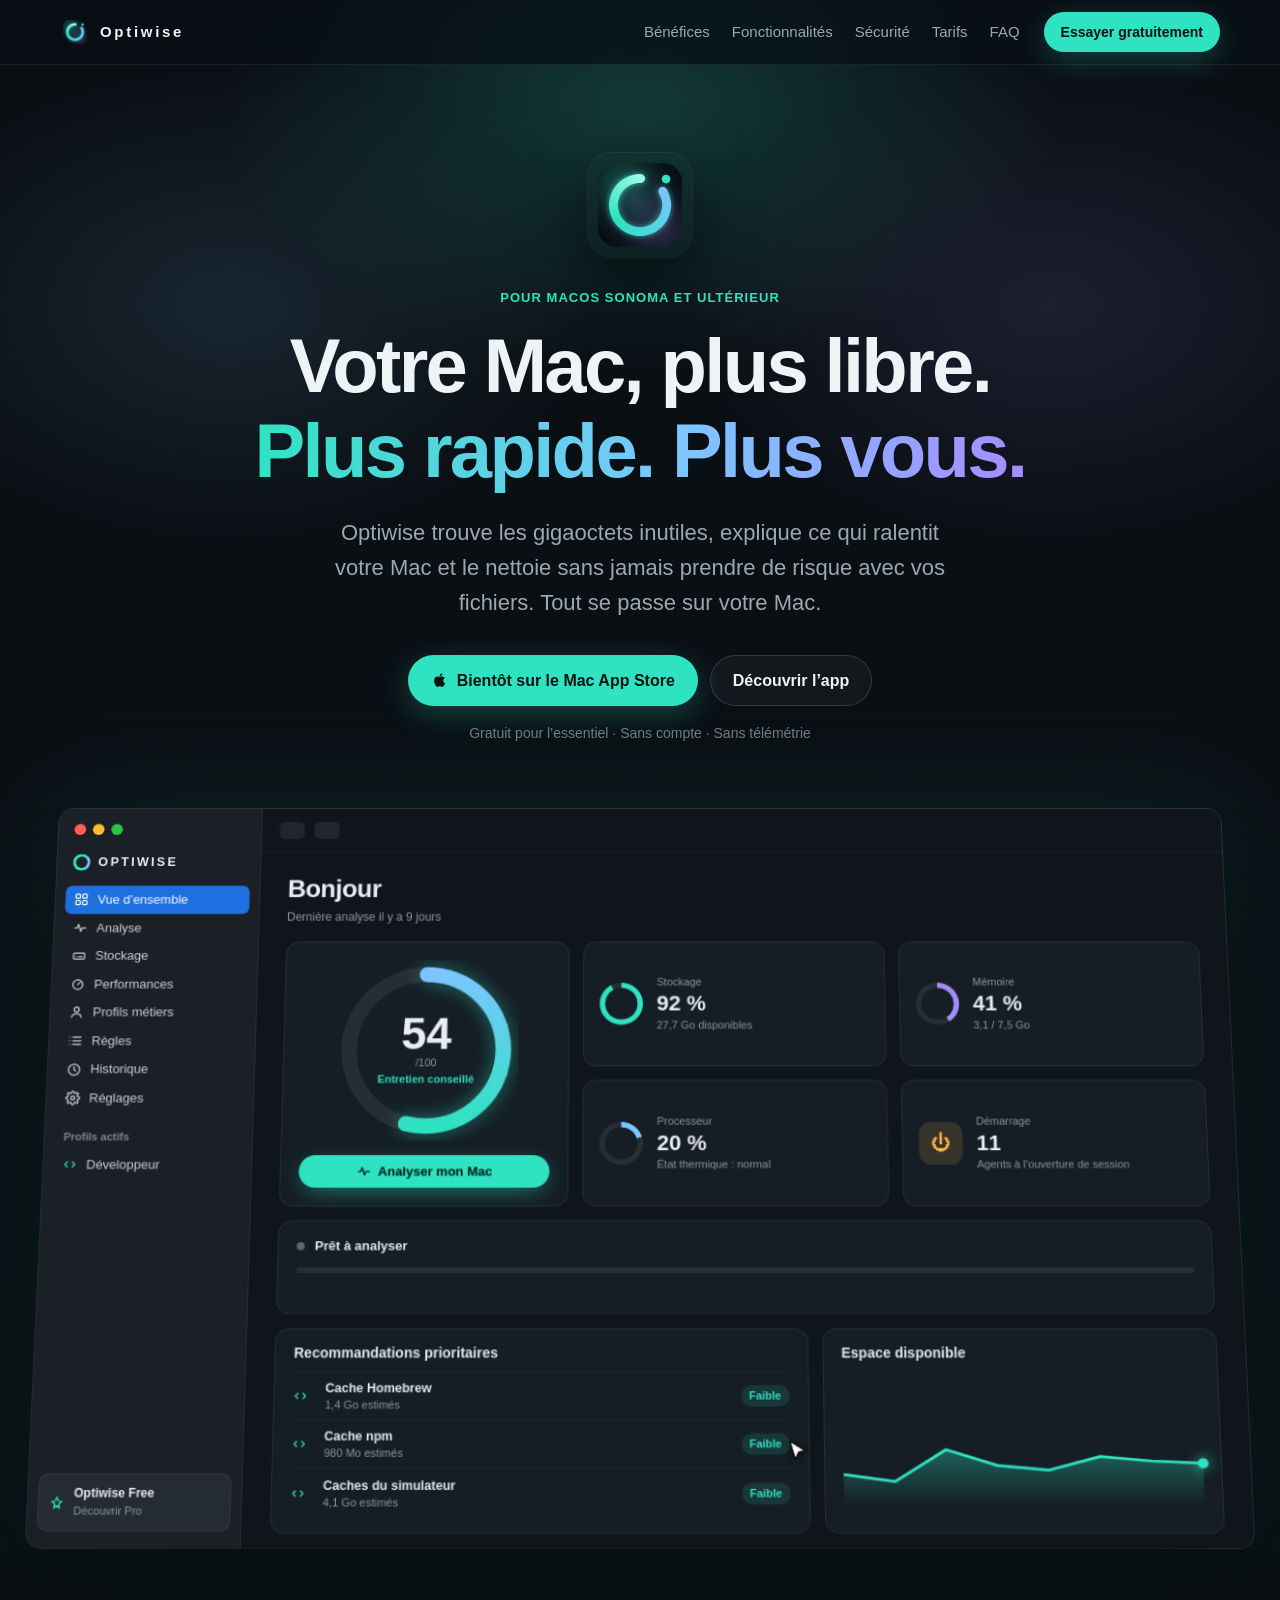
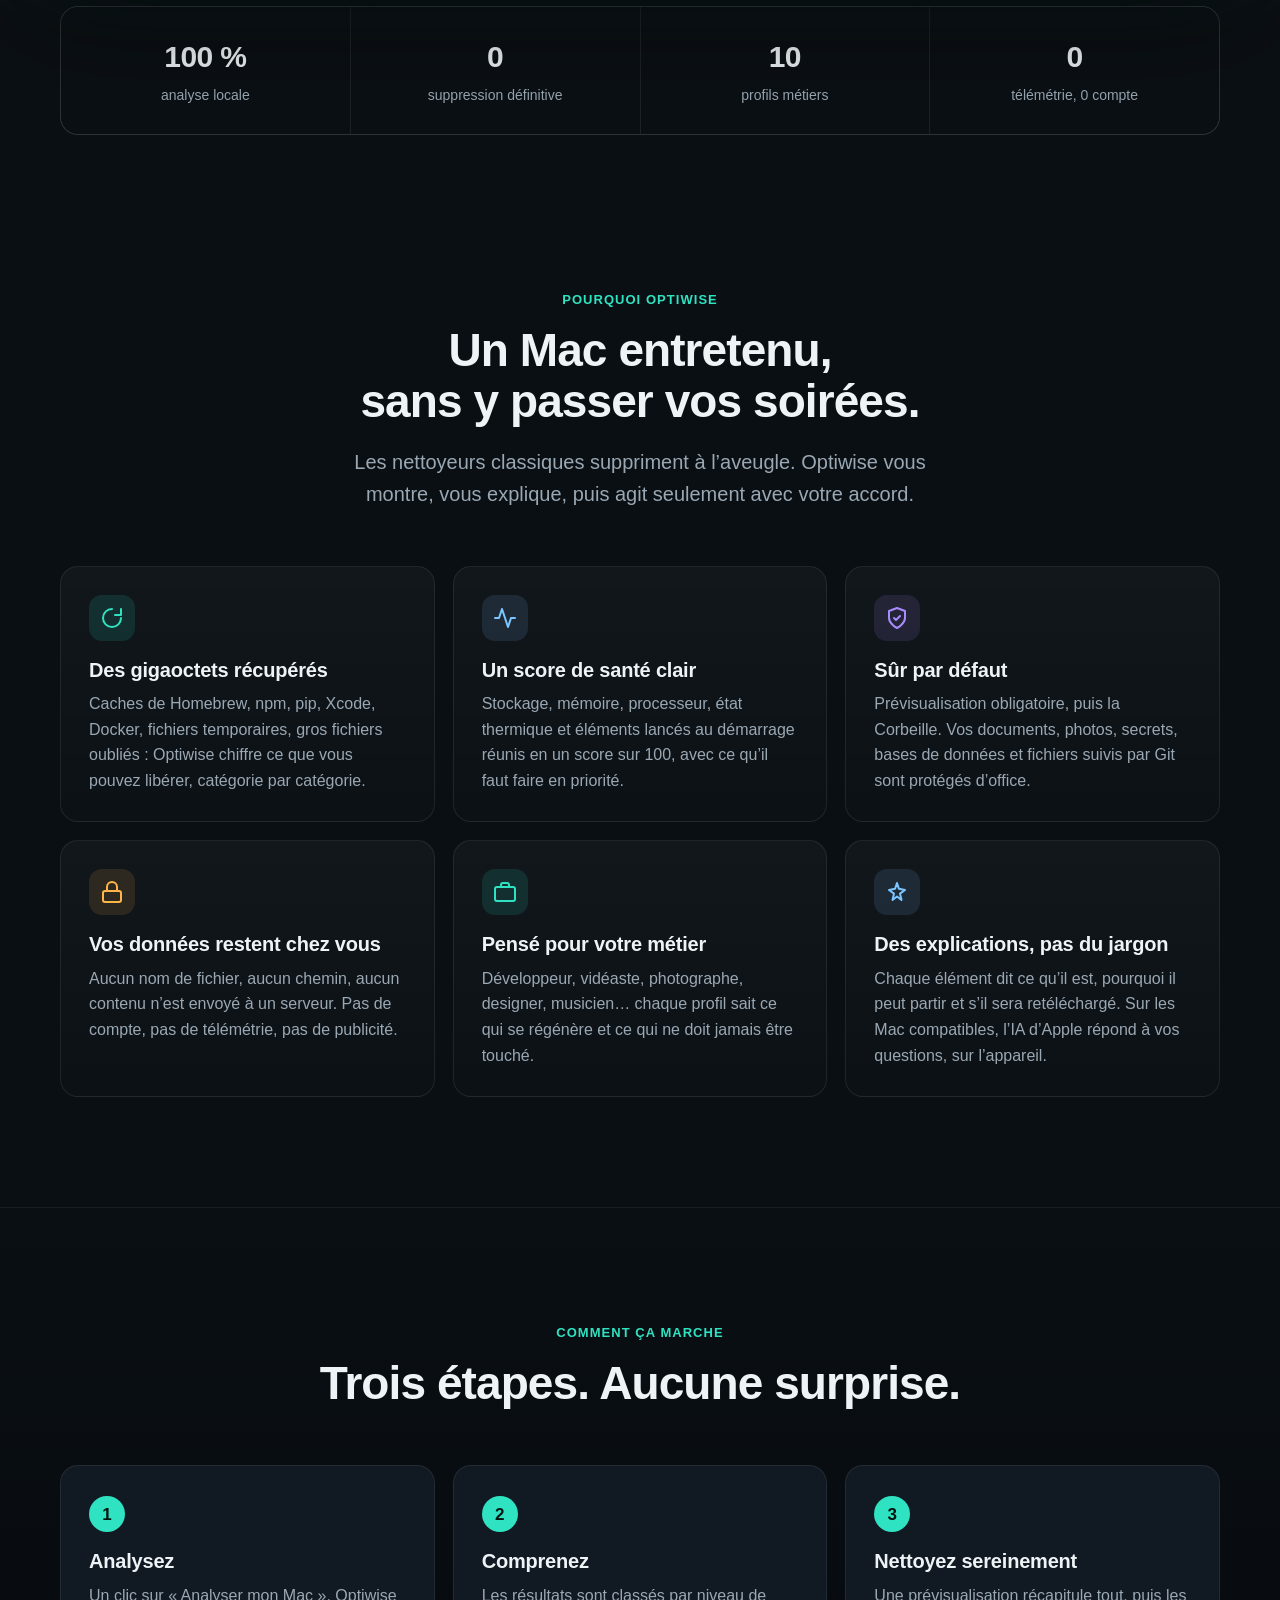
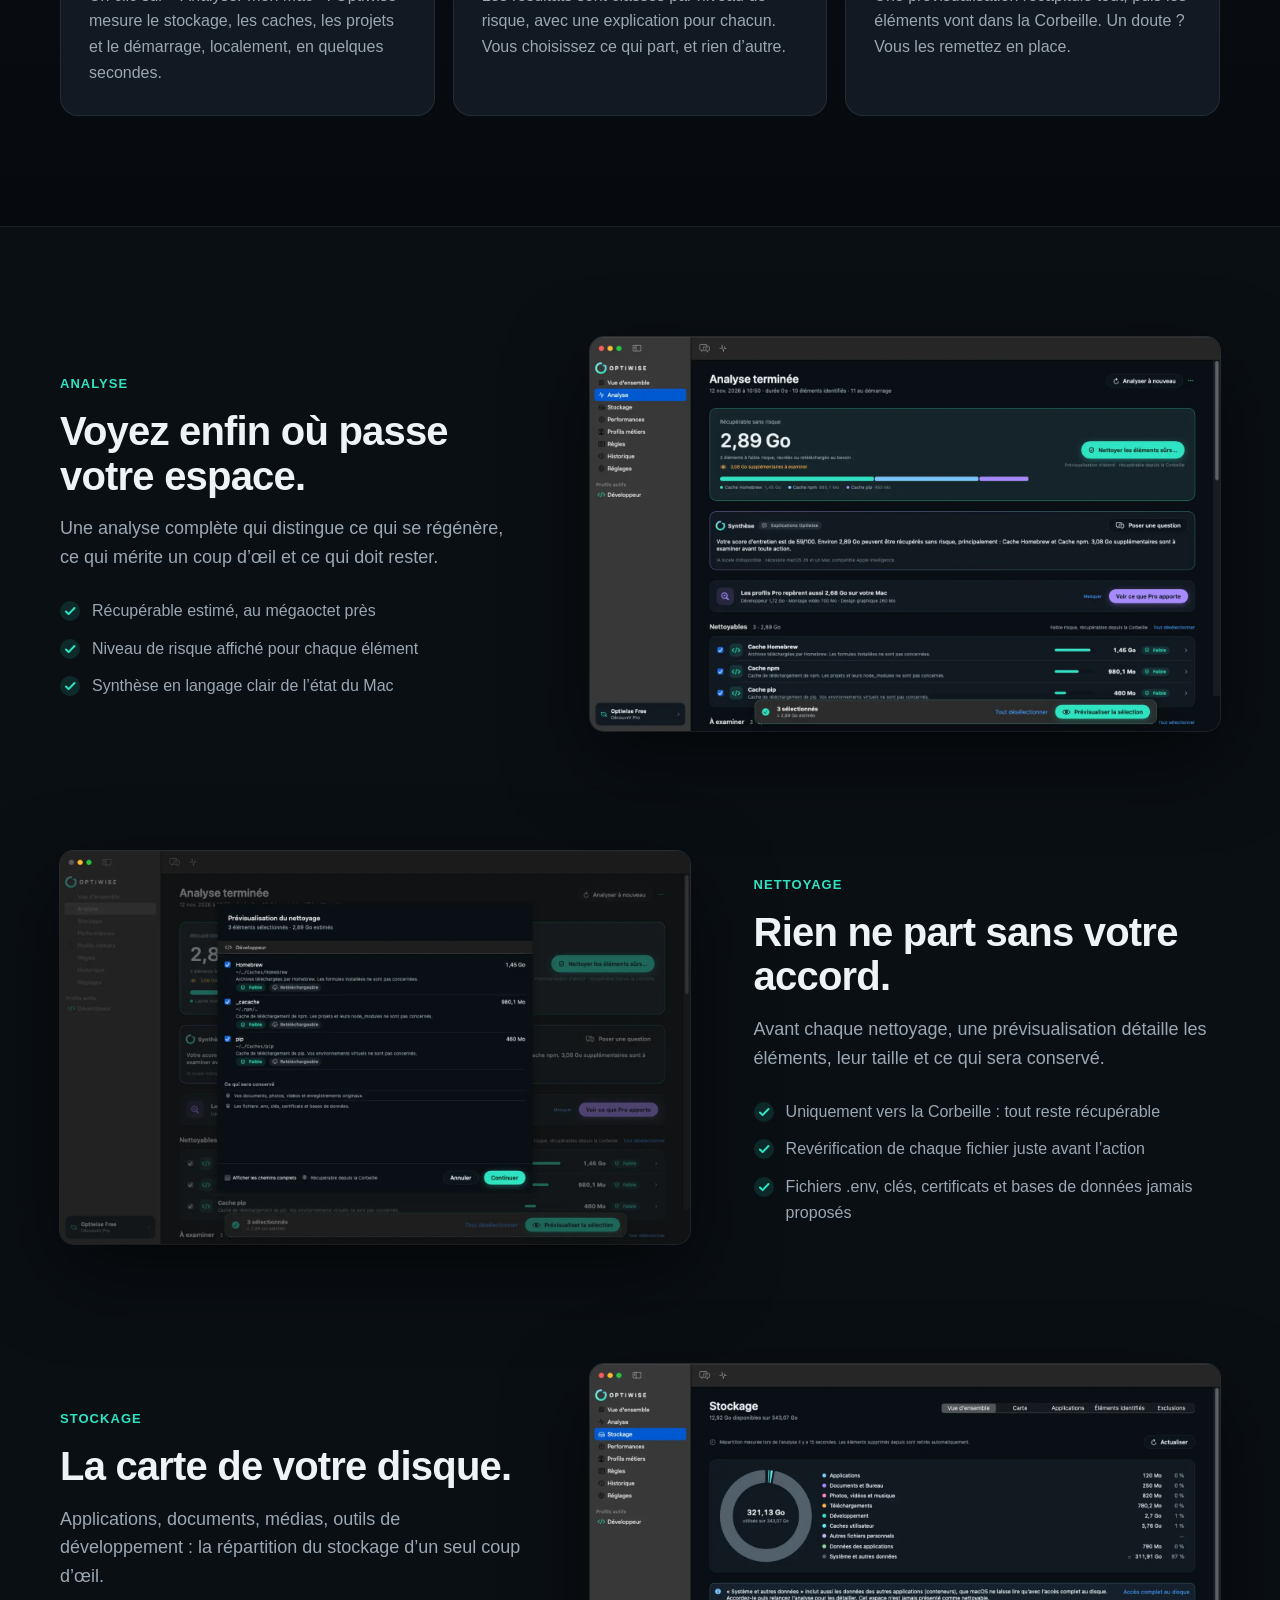
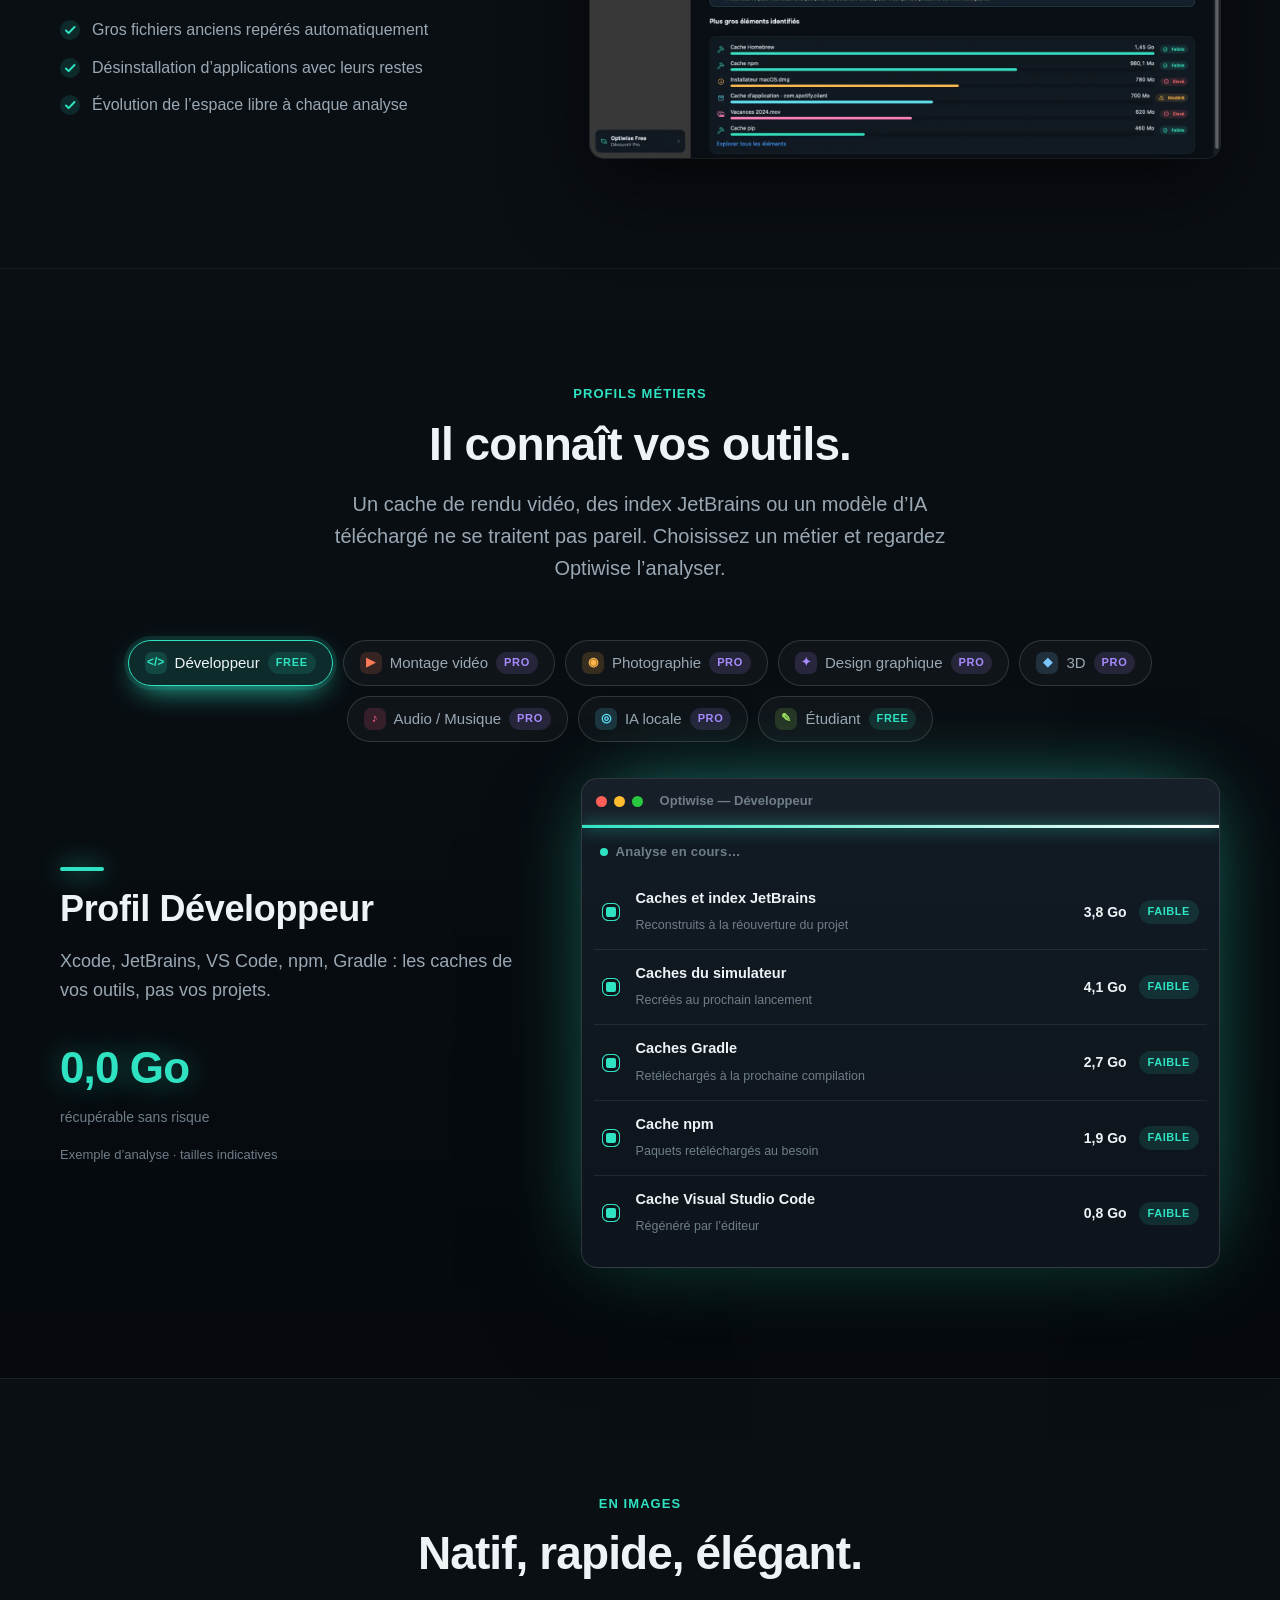
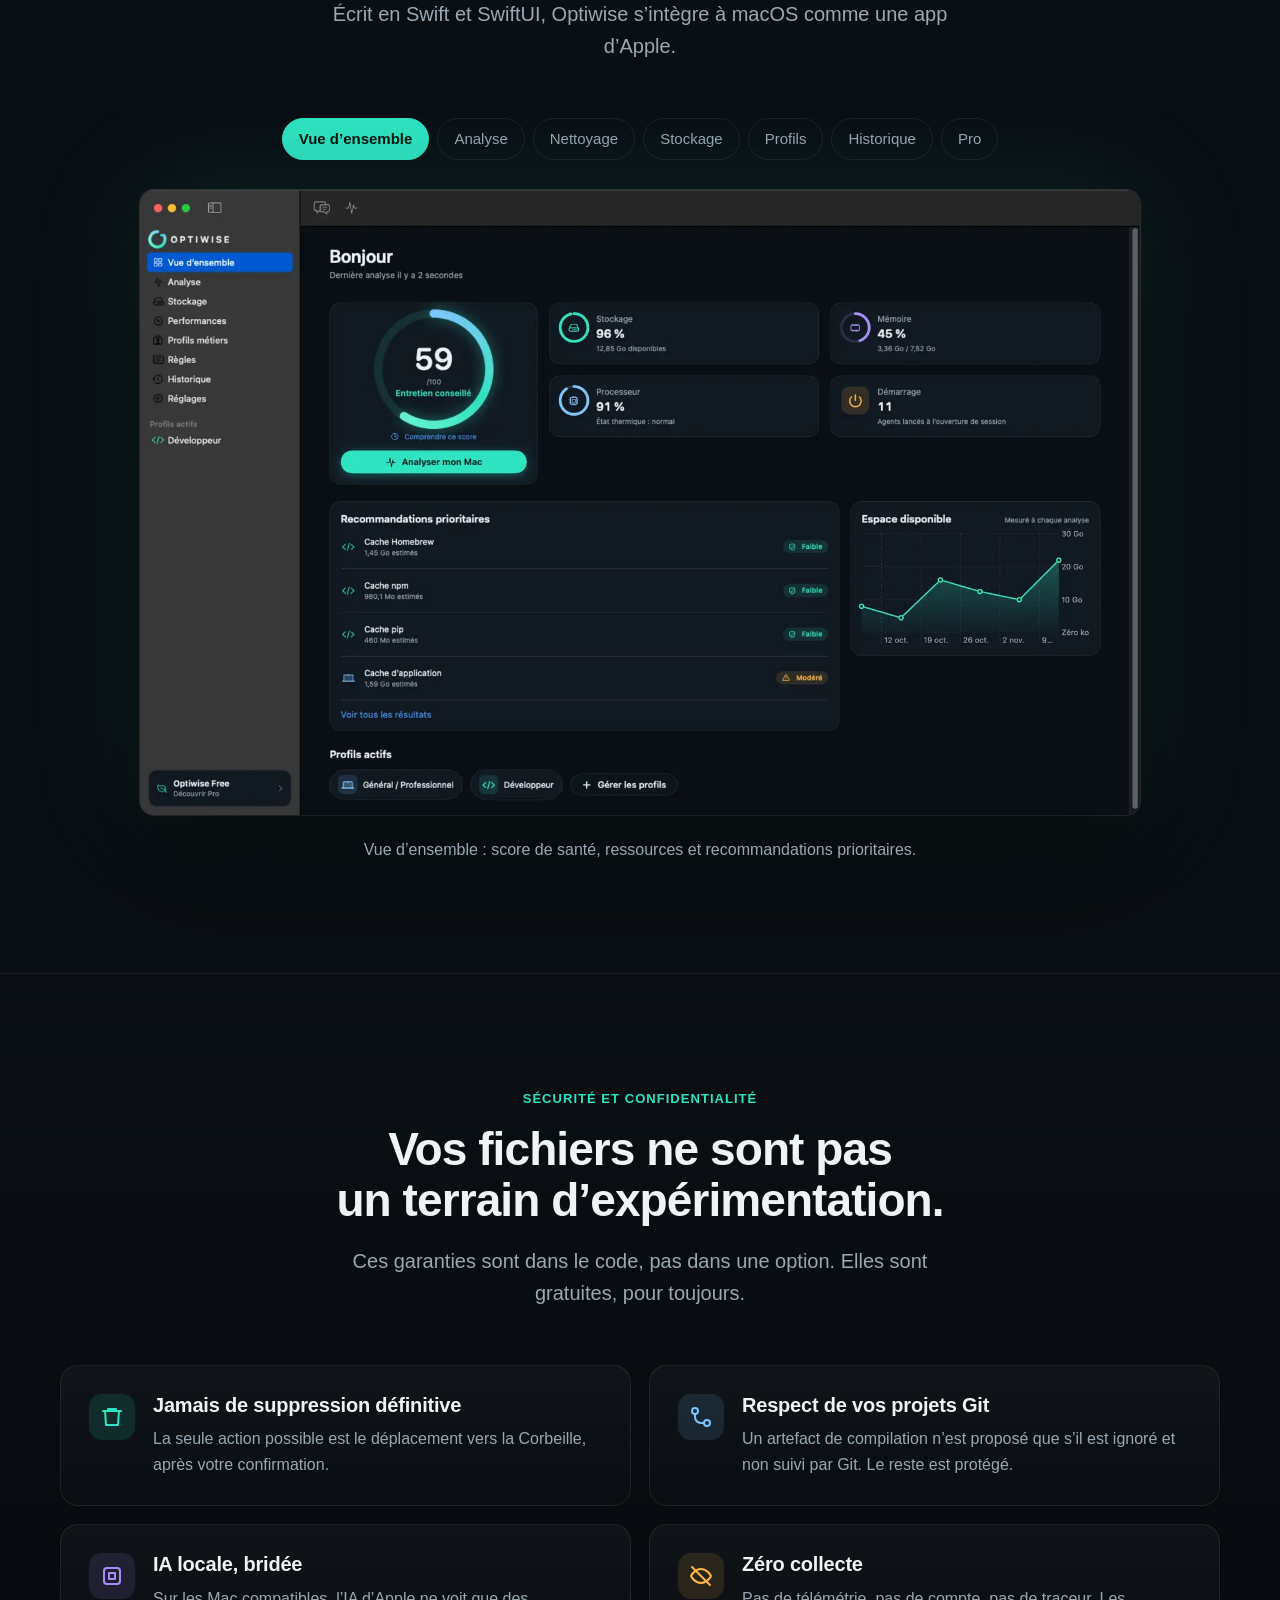
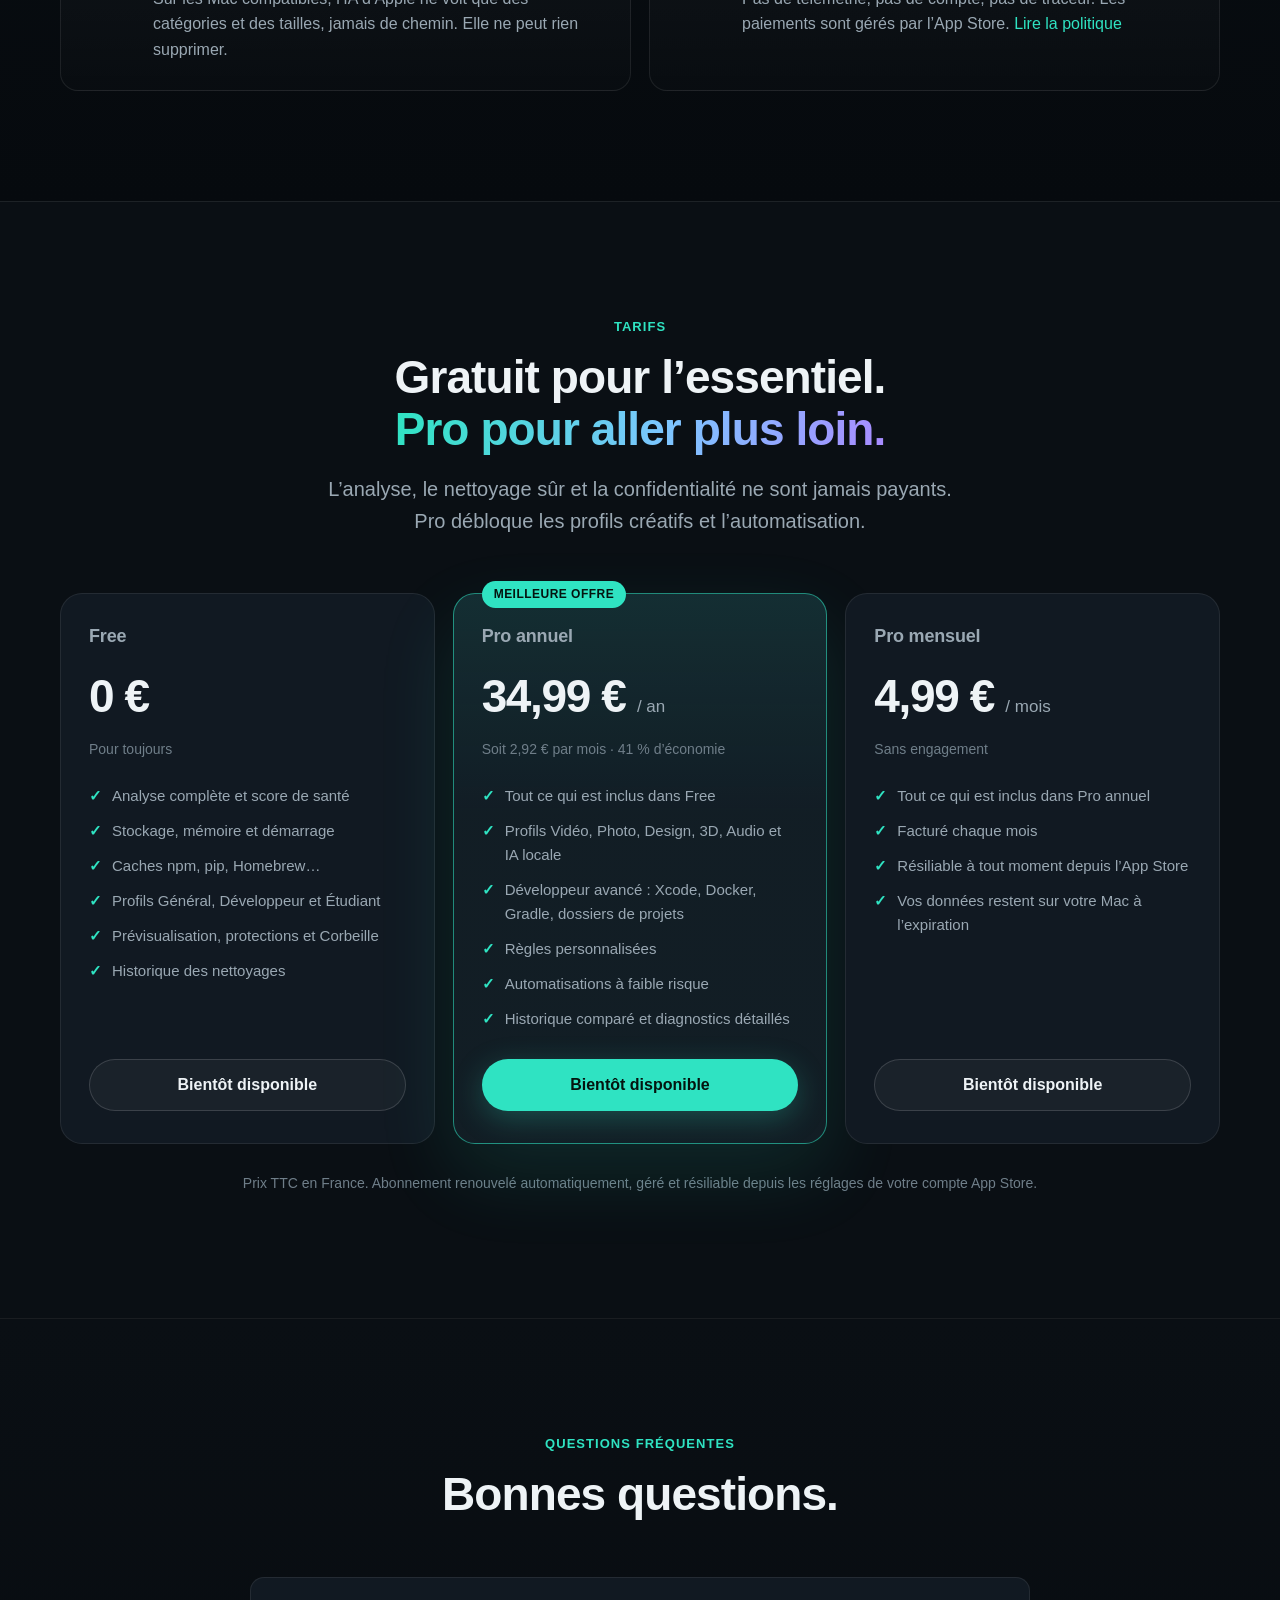
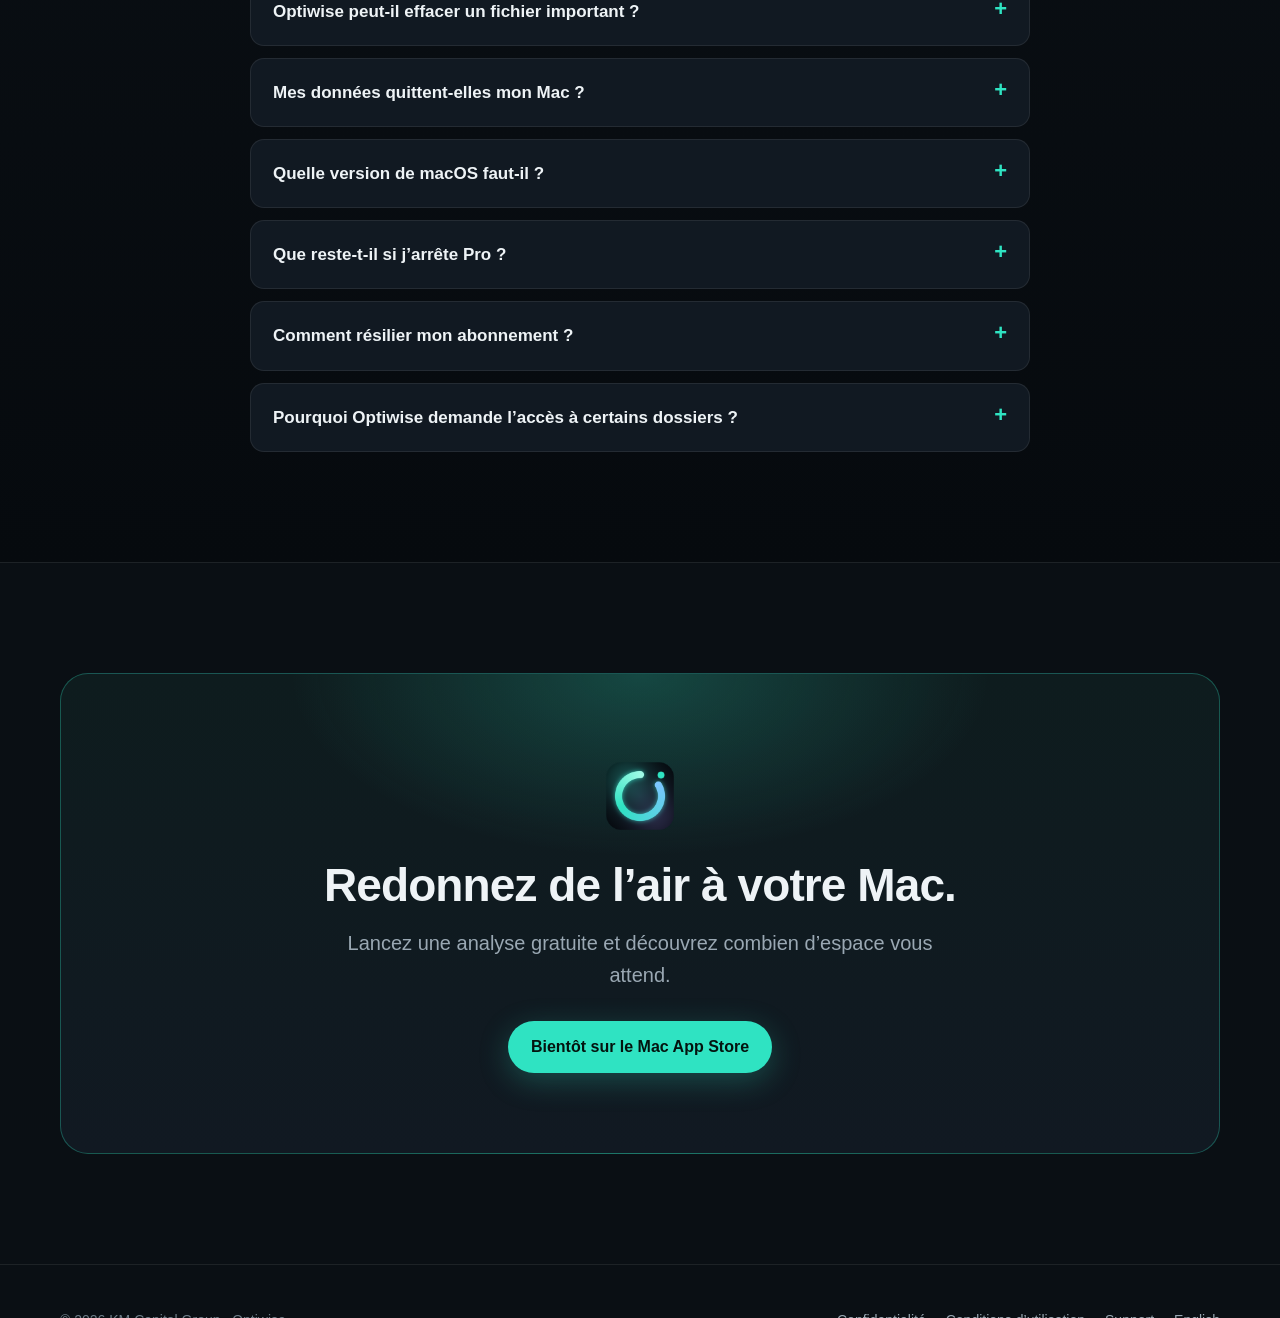
==== commit aee20a8e: "Démo animée de l'app en haut de page et captures en apparence sombre Co-Authored-By: Claude Opus 5.5" ====
--- a/index.html
+++ b/index.html
@@ -53,8 +53,9 @@
 
       <div class="hero-shot" id="hero-shot">
         <div class="window">
-          <img src="assets/captures/01-vue-d-ensemble.webp" width="1600" height="1000"
-               alt="Vue d’ensemble d’Optiwise : score de santé de 69 sur 100, stockage, mémoire, processeur, démarrage et recommandations prioritaires">
+          <div class="live-demo" id="live-demo" role="img" aria-label="Démo animée d’Optiwise : analyse du Mac, éléments récupérables sans risque, prévisualisation puis mise à la Corbeille">
+            <noscript><img src="assets/captures/fr/01-vue-d-ensemble.webp" width="1600" height="1000" alt="Vue d’ensemble d’Optiwise"></noscript>
+          </div>
         </div>
       </div>
 
@@ -148,7 +149,7 @@
             <li>Synthèse en langage clair de l’état du Mac</li>
           </ul>
         </div>
-        <div class="window reveal"><img src="assets/captures/02-analyse.webp" width="1600" height="1000" loading="lazy" alt="Écran d’analyse terminée avec l’espace récupérable et la liste des éléments nettoyables"></div>
+        <div class="window reveal"><img src="assets/captures/fr/02-analyse.webp" width="1600" height="1000" loading="lazy" alt="Écran d’analyse terminée avec l’espace récupérable et la liste des éléments nettoyables"></div>
       </div>
 
       <div class="feature reverse">
@@ -162,7 +163,7 @@
             <li>Fichiers .env, clés, certificats et bases de données jamais proposés</li>
           </ul>
         </div>
-        <div class="window reveal"><img src="assets/captures/03-nettoyage.webp" width="1600" height="1000" loading="lazy" alt="Prévisualisation du nettoyage listant les caches Homebrew, npm et pip et ce qui sera conservé"></div>
+        <div class="window reveal"><img src="assets/captures/fr/03-nettoyage.webp" width="1600" height="1000" loading="lazy" alt="Prévisualisation du nettoyage listant les caches Homebrew, npm et pip et ce qui sera conservé"></div>
       </div>
 
       <div class="feature">
@@ -176,7 +177,7 @@
             <li>Évolution de l’espace libre à chaque analyse</li>
           </ul>
         </div>
-        <div class="window reveal"><img src="assets/captures/04-stockage.webp" width="1600" height="1000" loading="lazy" alt="Répartition du stockage par catégorie"></div>
+        <div class="window reveal"><img src="assets/captures/fr/04-stockage.webp" width="1600" height="1000" loading="lazy" alt="Répartition du stockage par catégorie"></div>
       </div>
     </div>
   </section>
@@ -202,17 +203,17 @@
         <p class="lead">Écrit en Swift et SwiftUI, Optiwise s’intègre à macOS comme une app d’Apple.</p>
       </div>
       <div class="gallery-tabs" role="tablist" aria-label="Écrans de l’application">
-        <button role="tab" aria-selected="true" data-src="assets/captures/01-vue-d-ensemble.webp" data-caption="Vue d’ensemble : score de santé, ressources et recommandations prioritaires.">Vue d’ensemble</button>
-        <button role="tab" aria-selected="false" data-src="assets/captures/02-analyse.webp" data-caption="Analyse : ce qui peut être libéré, classé par niveau de risque.">Analyse</button>
-        <button role="tab" aria-selected="false" data-src="assets/captures/03-nettoyage.webp" data-caption="Nettoyage : prévisualisation complète avant tout déplacement vers la Corbeille.">Nettoyage</button>
-        <button role="tab" aria-selected="false" data-src="assets/captures/04-stockage.webp" data-caption="Stockage : la répartition du disque par catégorie.">Stockage</button>
-        <button role="tab" aria-selected="false" data-src="assets/captures/05-profils.webp" data-caption="Profils métiers : chaque métier a ses caches et ses protections.">Profils</button>
-        <button role="tab" aria-selected="false" data-src="assets/captures/06-historique.webp" data-caption="Historique : chaque nettoyage passé, avec l’espace récupéré.">Historique</button>
-        <button role="tab" aria-selected="false" data-src="assets/captures/07-pro.webp" data-caption="Optiwise Pro : tous les profils, règles personnalisées et automatisations.">Pro</button>
+        <button role="tab" aria-selected="true" data-src="assets/captures/fr/01-vue-d-ensemble.webp" data-caption="Vue d’ensemble : score de santé, ressources et recommandations prioritaires.">Vue d’ensemble</button>
+        <button role="tab" aria-selected="false" data-src="assets/captures/fr/02-analyse.webp" data-caption="Analyse : ce qui peut être libéré, classé par niveau de risque.">Analyse</button>
+        <button role="tab" aria-selected="false" data-src="assets/captures/fr/03-nettoyage.webp" data-caption="Nettoyage : prévisualisation complète avant tout déplacement vers la Corbeille.">Nettoyage</button>
+        <button role="tab" aria-selected="false" data-src="assets/captures/fr/04-stockage.webp" data-caption="Stockage : la répartition du disque par catégorie.">Stockage</button>
+        <button role="tab" aria-selected="false" data-src="assets/captures/fr/05-profils.webp" data-caption="Profils métiers : chaque métier a ses caches et ses protections.">Profils</button>
+        <button role="tab" aria-selected="false" data-src="assets/captures/fr/06-historique.webp" data-caption="Historique : chaque nettoyage passé, avec l’espace récupéré.">Historique</button>
+        <button role="tab" aria-selected="false" data-src="assets/captures/fr/07-pro.webp" data-caption="Optiwise Pro : tous les profils, règles personnalisées et automatisations.">Pro</button>
       </div>
       <div class="gallery-stage reveal">
         <figure>
-          <div class="window"><img id="gallery-img" src="assets/captures/01-vue-d-ensemble.webp" width="1600" height="1000" loading="lazy" alt="Capture d’écran d’Optiwise"></div>
+          <div class="window"><img id="gallery-img" src="assets/captures/fr/01-vue-d-ensemble.webp" width="1600" height="1000" loading="lazy" alt="Capture d’écran d’Optiwise"></div>
           <figcaption id="gallery-caption" aria-live="polite">Vue d’ensemble : score de santé, ressources et recommandations prioritaires.</figcaption>
         </figure>
       </div>
@@ -391,6 +392,7 @@
     caption.textContent = tab.dataset.caption;
   }));
 </script>
-<script src="assets/profiles.js" defer></script>
+<script src="assets/demo.js" defer></script>
+  <script src="assets/profiles.js" defer></script>
 </body>
 </html>
--- a/assets/style.css
+++ b/assets/style.css
@@ -338,3 +338,94 @@
   .pd-tabs::-webkit-scrollbar { display: none; }
   .pd-tabs .chip { flex: none; scroll-snap-align: start; }
 }
+
+/* Démo animée du haut de page (assets/demo.js) */
+.live-demo { position: relative; overflow: hidden; aspect-ratio: 1200 / 750; }
+.ld-canvas { position: absolute; left: 0; top: 0; transform-origin: 0 0; display: grid; grid-template-columns: 210px 1fr; background: #0F151B; color: #E8EEF2; font: 13px/1.35 var(--font); text-align: left; user-select: none; }
+.ld-i { width: 15px; height: 15px; flex: none; }
+.ld-side { background: #1B2026; border-right: 1px solid rgba(255,255,255,.06); padding: 16px 10px; display: flex; flex-direction: column; gap: 2px; }
+.ld-lights { display: flex; gap: 7px; padding: 0 6px 18px; }
+.ld-lights i { width: 12px; height: 12px; border-radius: 50%; background: #FF5F57; }
+.ld-lights i:nth-child(2) { background: #FEBC2E; } .ld-lights i:nth-child(3) { background: #28C840; }
+.ld-brand { display: flex; align-items: center; gap: 8px; font-weight: 800; letter-spacing: .18em; font-size: 13px; padding: 0 6px 14px; }
+.ld-ring { width: 18px; height: 18px; border-radius: 50%; border: 3px solid var(--accent); border-right-color: var(--glacier); }
+.ld-navi { display: flex; align-items: center; gap: 9px; padding: 6px 9px; border-radius: 7px; color: #C9D2D9; transition: background .3s, color .3s; }
+.ld-navi.on { background: #1E6FE0; color: #fff; }
+.ld-sec { color: #7D8892; font-size: 11px; font-weight: 600; padding: 16px 9px 4px; }
+.ld-side > .ld-navi .ld-i { color: var(--accent); }
+.ld-plan { margin-top: auto; display: flex; gap: 9px; align-items: center; background: #252B32; border: 1px solid rgba(255,255,255,.07); border-radius: 10px; padding: 10px; }
+.ld-plan .ld-i { color: var(--accent); } .ld-plan b { display: block; font-size: 12px; } .ld-plan small { color: #8C98A2; font-size: 11px; }
+.ld-main { position: relative; overflow: hidden; }
+.ld-toolbar { height: 46px; border-bottom: 1px solid rgba(255,255,255,.05); display: flex; gap: 10px; align-items: center; padding: 0 18px; }
+.ld-tb { width: 26px; height: 18px; border-radius: 5px; background: rgba(255,255,255,.07); }
+.ld-scene { position: absolute; inset: 46px 0 0; padding: 22px 28px; opacity: 0; transform: translateY(14px); transition: opacity .55s ease, transform .55s cubic-bezier(.2,.7,.2,1); pointer-events: none; }
+.ld-scene.on { opacity: 1; transform: none; }
+.ld-scene h4 { margin: 0; font-size: 26px; font-weight: 700; letter-spacing: -.02em; }
+.ld-sub { margin: 4px 0 18px; color: #8C98A2; font-size: 12px; }
+.ld-card { background: #151D25; border: 1px solid rgba(255,255,255,.07); border-radius: 14px; }
+.ld-row { display: grid; grid-template-columns: 290px 1fr; gap: 14px; }
+.ld-score { padding: 18px; display: flex; flex-direction: column; align-items: center; position: relative; }
+.ld-gauge { width: 188px; height: 188px; transform: rotate(-90deg); }
+.ld-track { fill: none; stroke: rgba(255,255,255,.07); stroke-width: 10; }
+.ld-arc { fill: none; stroke: url(#ldg); stroke-width: 10; stroke-linecap: round; stroke-dasharray: 54 100; transition: stroke-dasharray .2s; filter: drop-shadow(0 0 6px rgba(47,227,194,.45)); }
+.ld-scoreval { position: absolute; top: 72px; left: 0; right: 0; display: flex; flex-direction: column; align-items: center; }
+.ld-scoreval strong { font-size: 46px; font-weight: 800; line-height: 1; font-variant-numeric: tabular-nums; }
+.ld-scoreval small { color: #8C98A2; font-size: 11px; } .ld-scoreval em { font-style: normal; color: var(--accent); font-weight: 600; font-size: 11px; margin-top: 2px; }
+.ld-btn { display: inline-flex; align-items: center; justify-content: center; gap: 7px; border: 0; border-radius: 999px; padding: 9px 18px; background: var(--accent); color: var(--on-accent); font: 600 13px var(--font); box-shadow: 0 6px 24px -6px rgba(47,227,194,.6); transition: transform .15s, filter .15s; }
+.ld-btn.press { transform: scale(.94); filter: brightness(1.15); }
+.ld-btn.ghost { background: rgba(255,255,255,.08); color: #E8EEF2; box-shadow: none; }
+.ld-scan { width: 100%; margin-top: 14px; }
+.ld-metrics { display: grid; grid-template-columns: 1fr 1fr; gap: 14px; }
+.ld-m { display: flex; gap: 14px; align-items: center; padding: 16px; }
+.ld-m small { display: block; color: #8C98A2; font-size: 11px; } .ld-m b { display: block; font-size: 22px; font-variant-numeric: tabular-nums; }
+.ld-mini { --v: .5; --c: var(--accent); width: 44px; height: 44px; border-radius: 50%; flex: none; background: radial-gradient(closest-side, #151D25 74%, transparent 76%), conic-gradient(var(--c) calc(var(--v) * 360deg), rgba(255,255,255,.08) 0); transition: background .4s; }
+.ld-pow { width: 44px; height: 44px; border-radius: 12px; display: grid; place-items: center; background: rgba(255,181,71,.14); color: var(--warning); font-size: 20px; flex: none; }
+.ld-scanlog { margin-top: 14px; padding: 16px 18px; }
+.ld-scanhead { display: flex; align-items: center; gap: 10px; }
+.ld-dot { width: 8px; height: 8px; border-radius: 50%; background: #5B6670; }
+.ld-scanlog.busy .ld-dot { background: var(--accent); box-shadow: 0 0 0 0 rgba(47,227,194,.6); animation: ldPulse 1s infinite; }
+@keyframes ldPulse { to { box-shadow: 0 0 0 10px rgba(47,227,194,0); } }
+.ld-found { margin-left: auto; color: var(--accent); font-weight: 600; font-variant-numeric: tabular-nums; }
+.ld-bar { height: 6px; border-radius: 3px; background: rgba(255,255,255,.07); margin: 12px 0 8px; overflow: hidden; }
+.ld-fill { display: block; height: 100%; width: 0; border-radius: 3px; background: linear-gradient(90deg, var(--accent), var(--glacier)); transition: width .25s linear; }
+.ld-loc { color: #8C98A2; font: 12px ui-monospace, SFMono-Regular, Menlo, monospace; min-height: 16px; }
+.ld-hero { display: flex; align-items: center; justify-content: space-between; gap: 20px; padding: 20px 22px; background: linear-gradient(120deg, rgba(47,227,194,.12), rgba(124,198,255,.06) 60%, #151D25); }
+.ld-hero small { color: #8C98A2; } .ld-rec { display: block; font-size: 44px; font-weight: 800; letter-spacing: -.02em; font-variant-numeric: tabular-nums; }
+.ld-stack { display: flex; gap: 3px; width: 420px; height: 8px; margin-top: 10px; }
+.ld-stack i { border-radius: 3px; background: var(--accent); } .ld-stack i:nth-child(2n) { background: var(--glacier); } .ld-stack i:nth-child(3n) { background: var(--violet); }
+.ld-list { margin-top: 14px; padding: 6px 0; }
+.ld-li { display: grid; grid-template-columns: 22px 1fr 90px 80px; align-items: center; gap: 12px; padding: 8px 18px; opacity: 0; transform: translateX(-12px); transition: opacity .4s, transform .4s, max-height .5s .1s, padding .5s .1s; max-height: 60px; overflow: hidden; }
+.ld-li + .ld-li { border-top: 1px solid rgba(255,255,255,.05); }
+.ld-li.in { opacity: 1; transform: none; }
+.ld-li.gone { opacity: 0; transform: translateX(30px); max-height: 0; padding-top: 0; padding-bottom: 0; }
+.ld-li .ld-i { color: var(--accent); } .ld-li.mid .ld-i { color: var(--glacier); }
+.ld-li b { font-weight: 600; } .ld-li small { display: block; color: #8C98A2; font-size: 11px; }
+.ld-li > span { text-align: right; font-variant-numeric: tabular-nums; }
+.ld-li em { font-style: normal; font-size: 11px; font-weight: 600; text-align: center; border-radius: 999px; padding: 3px 8px; background: rgba(47,227,194,.13); color: var(--accent); }
+.ld-li.mid em { background: rgba(255,181,71,.14); color: var(--warning); }
+.ld-sheet { position: absolute; inset: 0; display: grid; place-items: center; background: rgba(4,8,12,0); pointer-events: none; transition: background .4s; }
+.ld-sheetin { width: 470px; background: #1A2129; border: 1px solid rgba(255,255,255,.1); border-radius: 16px; padding: 20px; box-shadow: 0 40px 80px rgba(0,0,0,.6); opacity: 0; transform: translateY(30px) scale(.97); transition: opacity .4s, transform .5s cubic-bezier(.2,.8,.2,1); }
+.ld-canvas.sheet .ld-sheet { background: rgba(4,8,12,.55); }
+.ld-canvas.sheet .ld-sheetin { opacity: 1; transform: none; }
+.ld-sheetin > b { font-size: 16px; } .ld-sheetin > small { display: block; color: #8C98A2; margin: 2px 0 12px; }
+.ld-pvi { display: grid; grid-template-columns: 18px 1fr auto; gap: 10px; align-items: center; padding: 7px 0; border-top: 1px solid rgba(255,255,255,.06); transition: opacity .3s, transform .3s; }
+.ld-pvi.gone { opacity: .25; transform: translateX(10px); }
+.ld-cb { width: 15px; height: 15px; border-radius: 4px; background: #1E6FE0; position: relative; }
+.ld-cb::after { content: ""; position: absolute; left: 5px; top: 2px; width: 4px; height: 8px; border: solid #fff; border-width: 0 2px 2px 0; transform: rotate(45deg); }
+.ld-pvi span:last-child { color: #8C98A2; font-variant-numeric: tabular-nums; }
+.ld-kept { display: flex; gap: 8px; align-items: center; color: #8C98A2; font-size: 12px; margin: 12px 0 16px; } .ld-kept .ld-i { color: var(--accent); }
+.ld-sheetbtns { display: flex; justify-content: flex-end; gap: 10px; }
+.ld-toast { position: absolute; left: 50%; bottom: 26px; display: flex; gap: 10px; align-items: center; padding: 11px 18px; border-radius: 12px; background: #20303A; border: 1px solid rgba(47,227,194,.35); box-shadow: 0 20px 50px rgba(0,0,0,.5); transform: translate(-50%, 30px); opacity: 0; transition: opacity .4s, transform .5s cubic-bezier(.2,.8,.2,1); white-space: nowrap; }
+.ld-toast .ld-i { color: var(--accent); }
+.ld-canvas.toast .ld-toast { opacity: 1; transform: translate(-50%, 0); }
+.ld-cursor { position: absolute; left: 0; top: 0; width: 22px; height: 22px; z-index: 5; transition-property: transform; transition-timing-function: cubic-bezier(.45,.05,.25,1); filter: drop-shadow(0 2px 3px rgba(0,0,0,.5)); pointer-events: none; }
+.ld-cursor svg { width: 100%; height: 100%; transition: transform .15s; transform-origin: 20% 10%; }
+.ld-cursor.press svg { transform: scale(.82); }
+.ld-row2 { display: grid; grid-template-columns: 1.35fr 1fr; gap: 14px; margin-top: 14px; }
+.ld-h { display: block; font-size: 14px; margin-bottom: 8px; }
+.ld-reco, .ld-chart { padding: 14px 18px; }
+.ld-ri { display: grid; grid-template-columns: 22px 1fr auto; gap: 10px; align-items: center; padding: 7px 0; border-top: 1px solid rgba(255,255,255,.05); }
+.ld-ri .ld-i { color: var(--accent); } .ld-ri b { font-weight: 600; font-size: 12.5px; } .ld-ri small { display: block; color: #8C98A2; font-size: 11px; }
+.ld-ri em { font-style: normal; font-size: 11px; font-weight: 600; border-radius: 999px; padding: 3px 8px; background: rgba(47,227,194,.13); color: var(--accent); }
+.ld-chart svg { width: 100%; height: 132px; display: block; overflow: visible; }
+.ld-pt { filter: drop-shadow(0 0 6px #2FE3C2); }
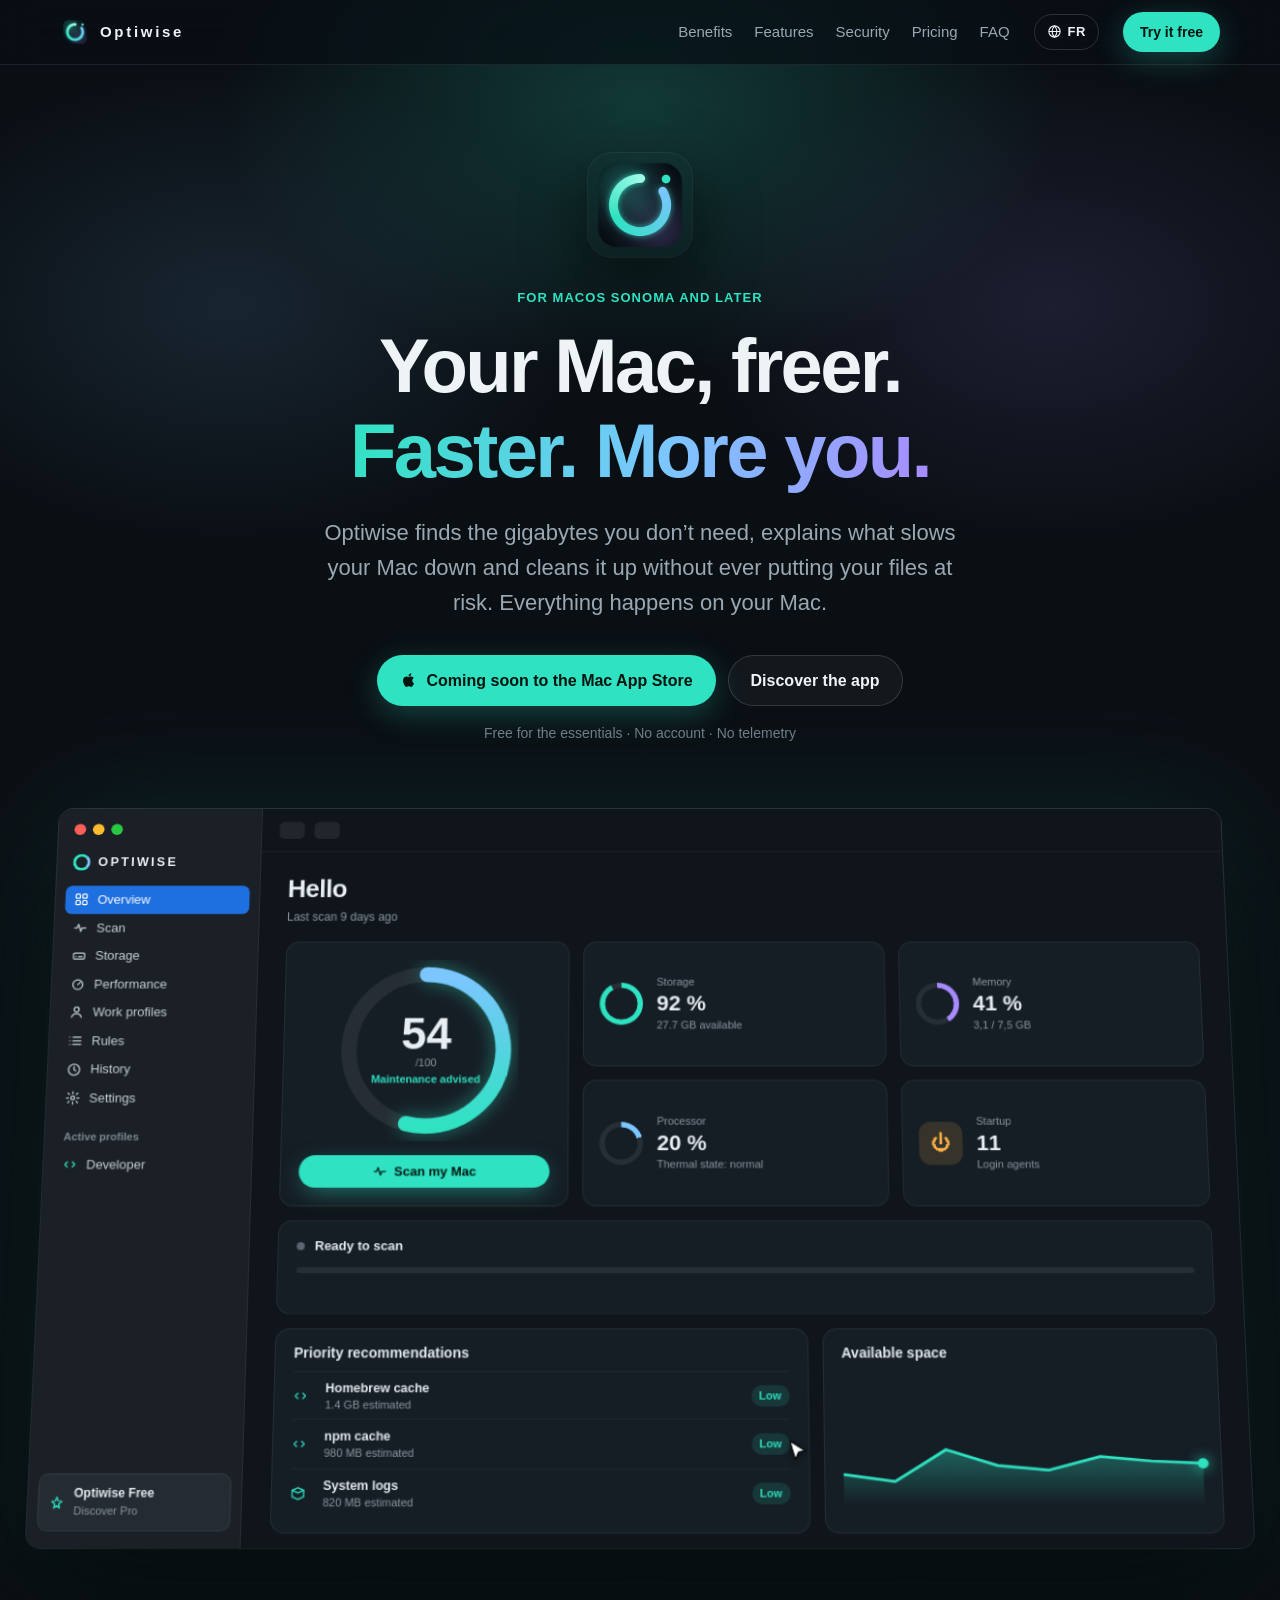
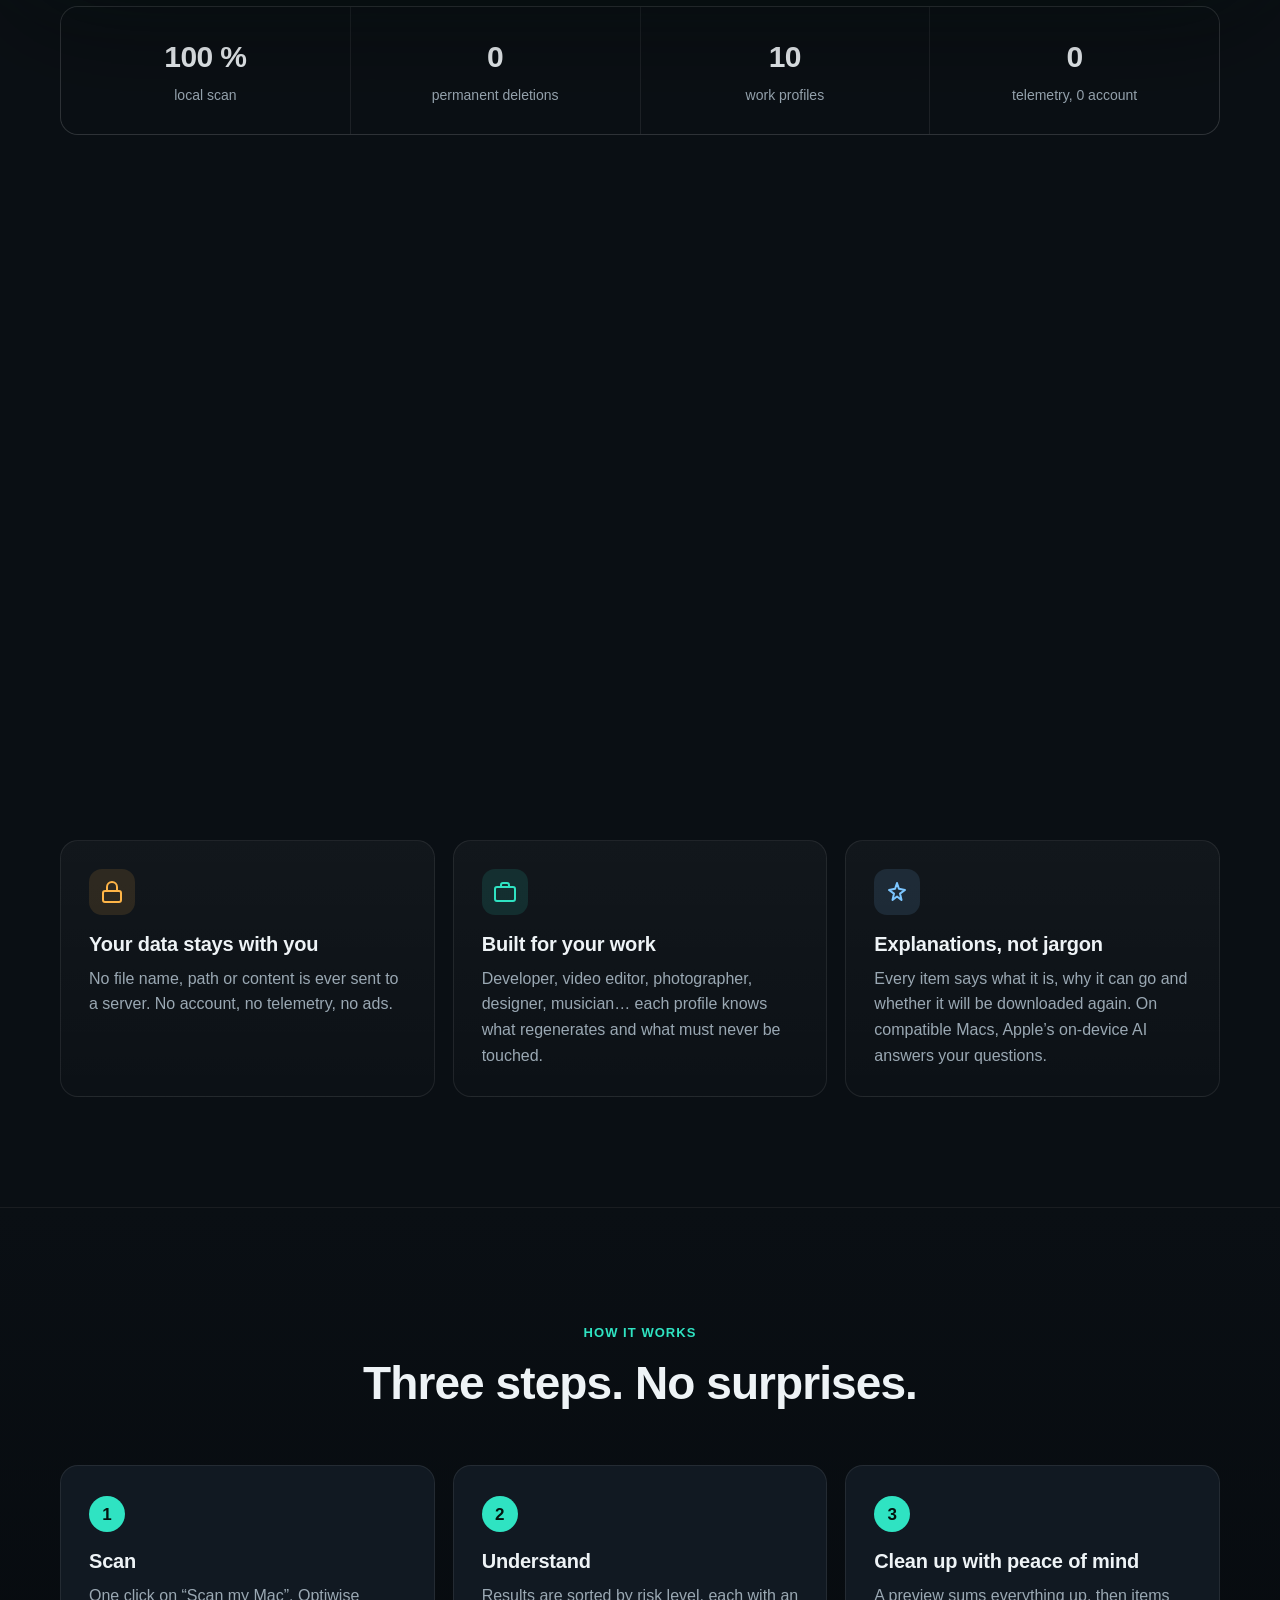
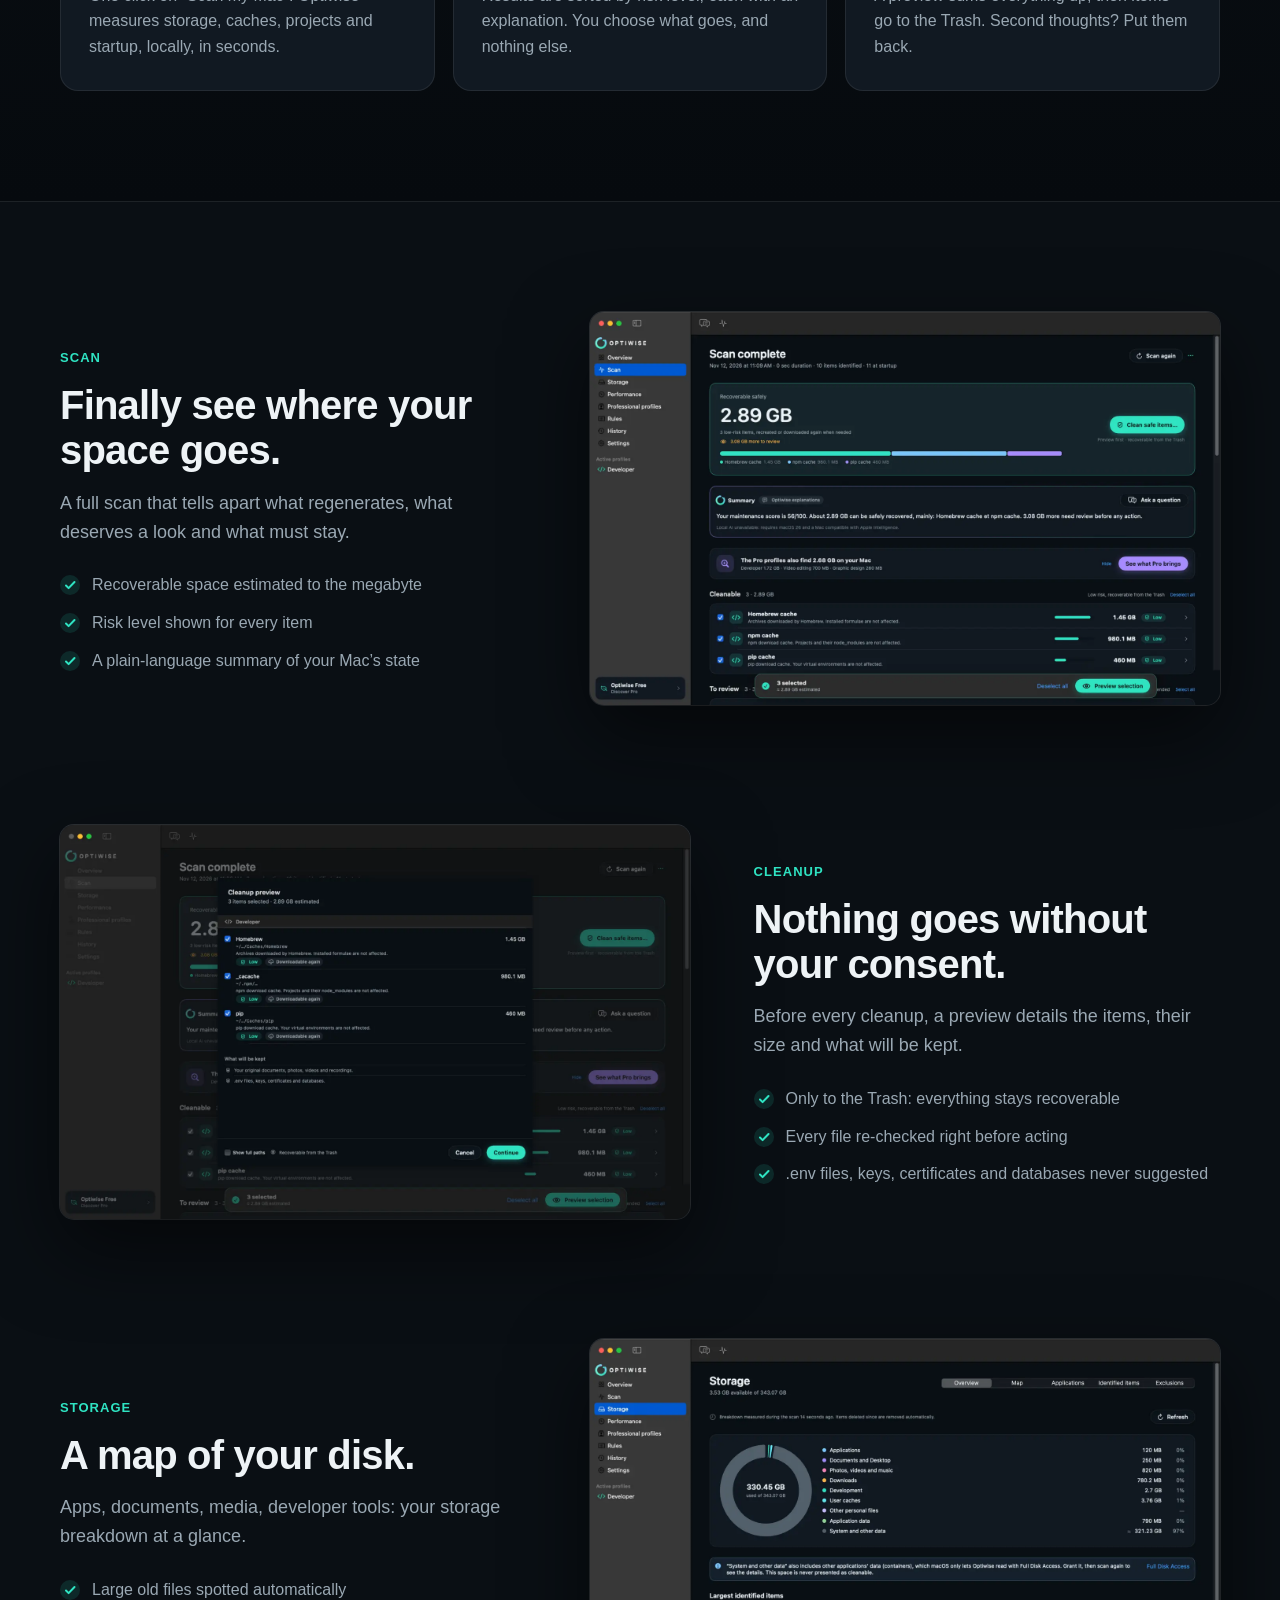
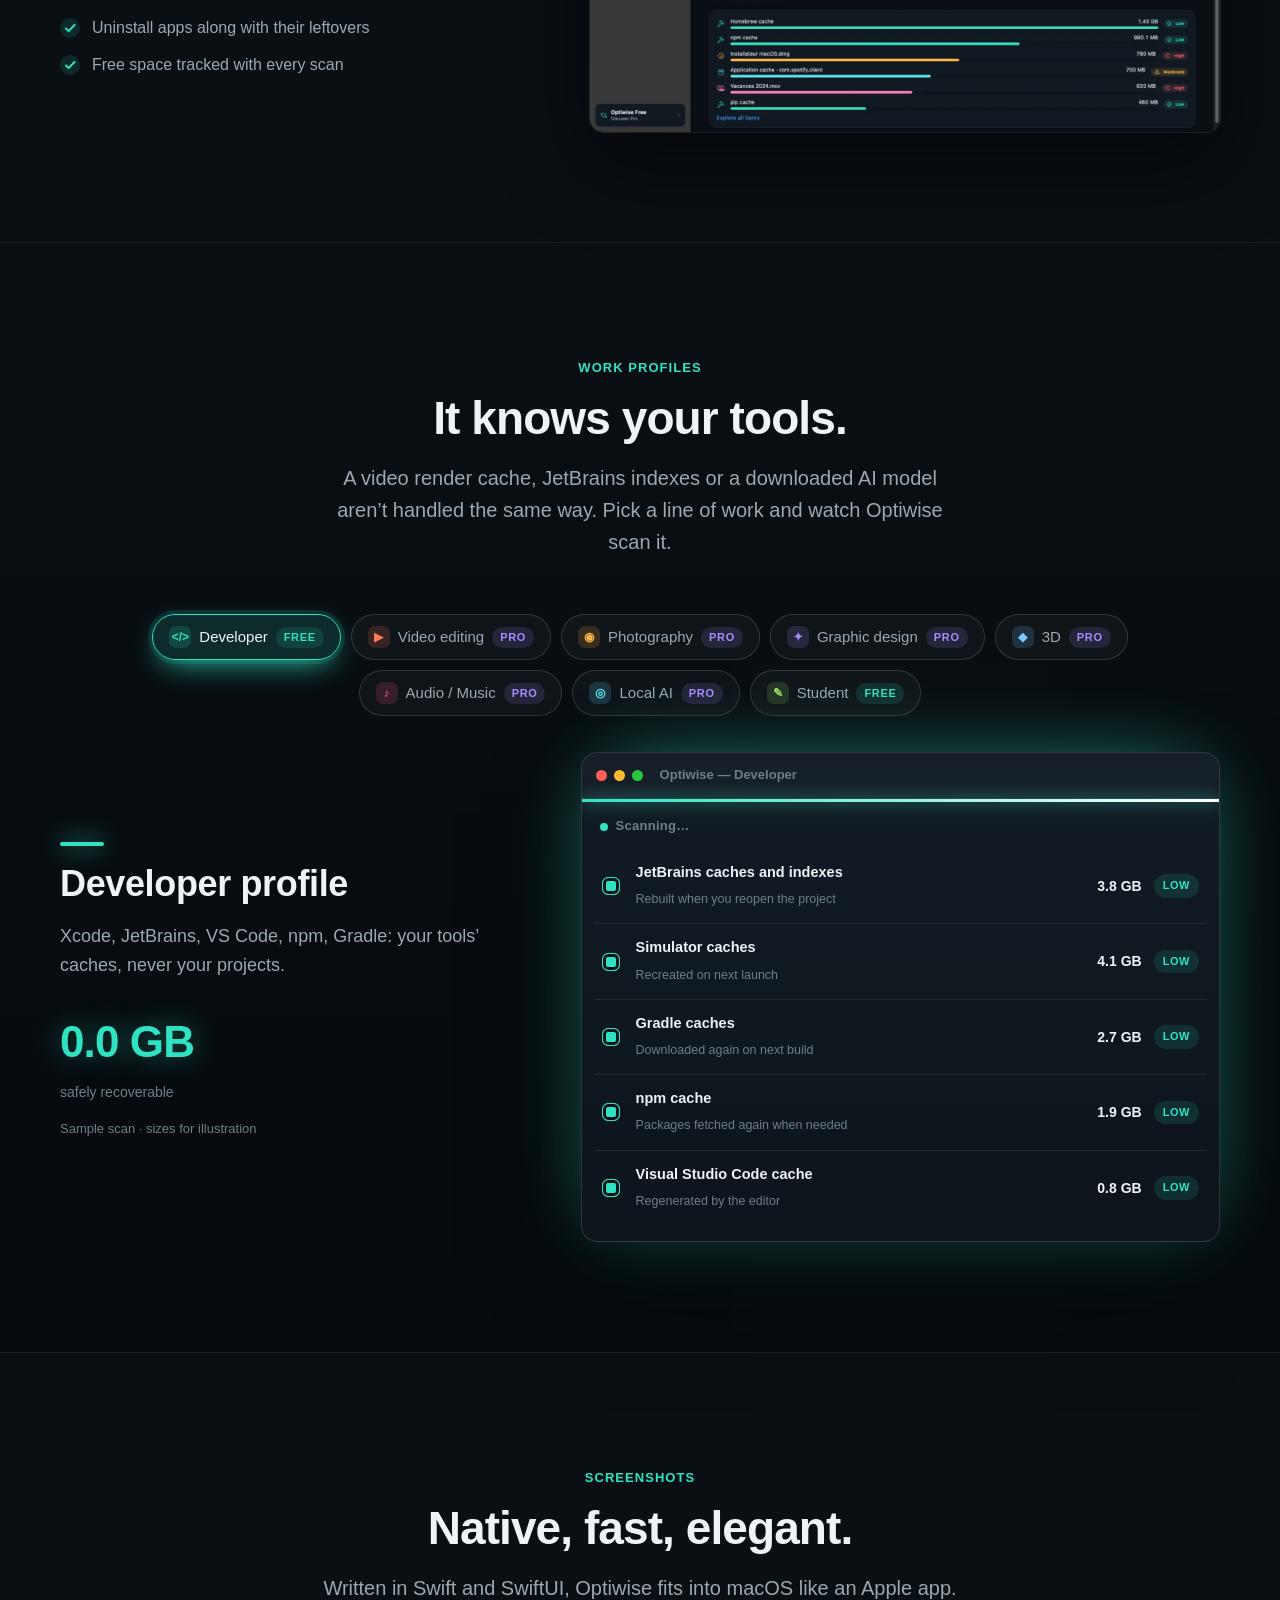
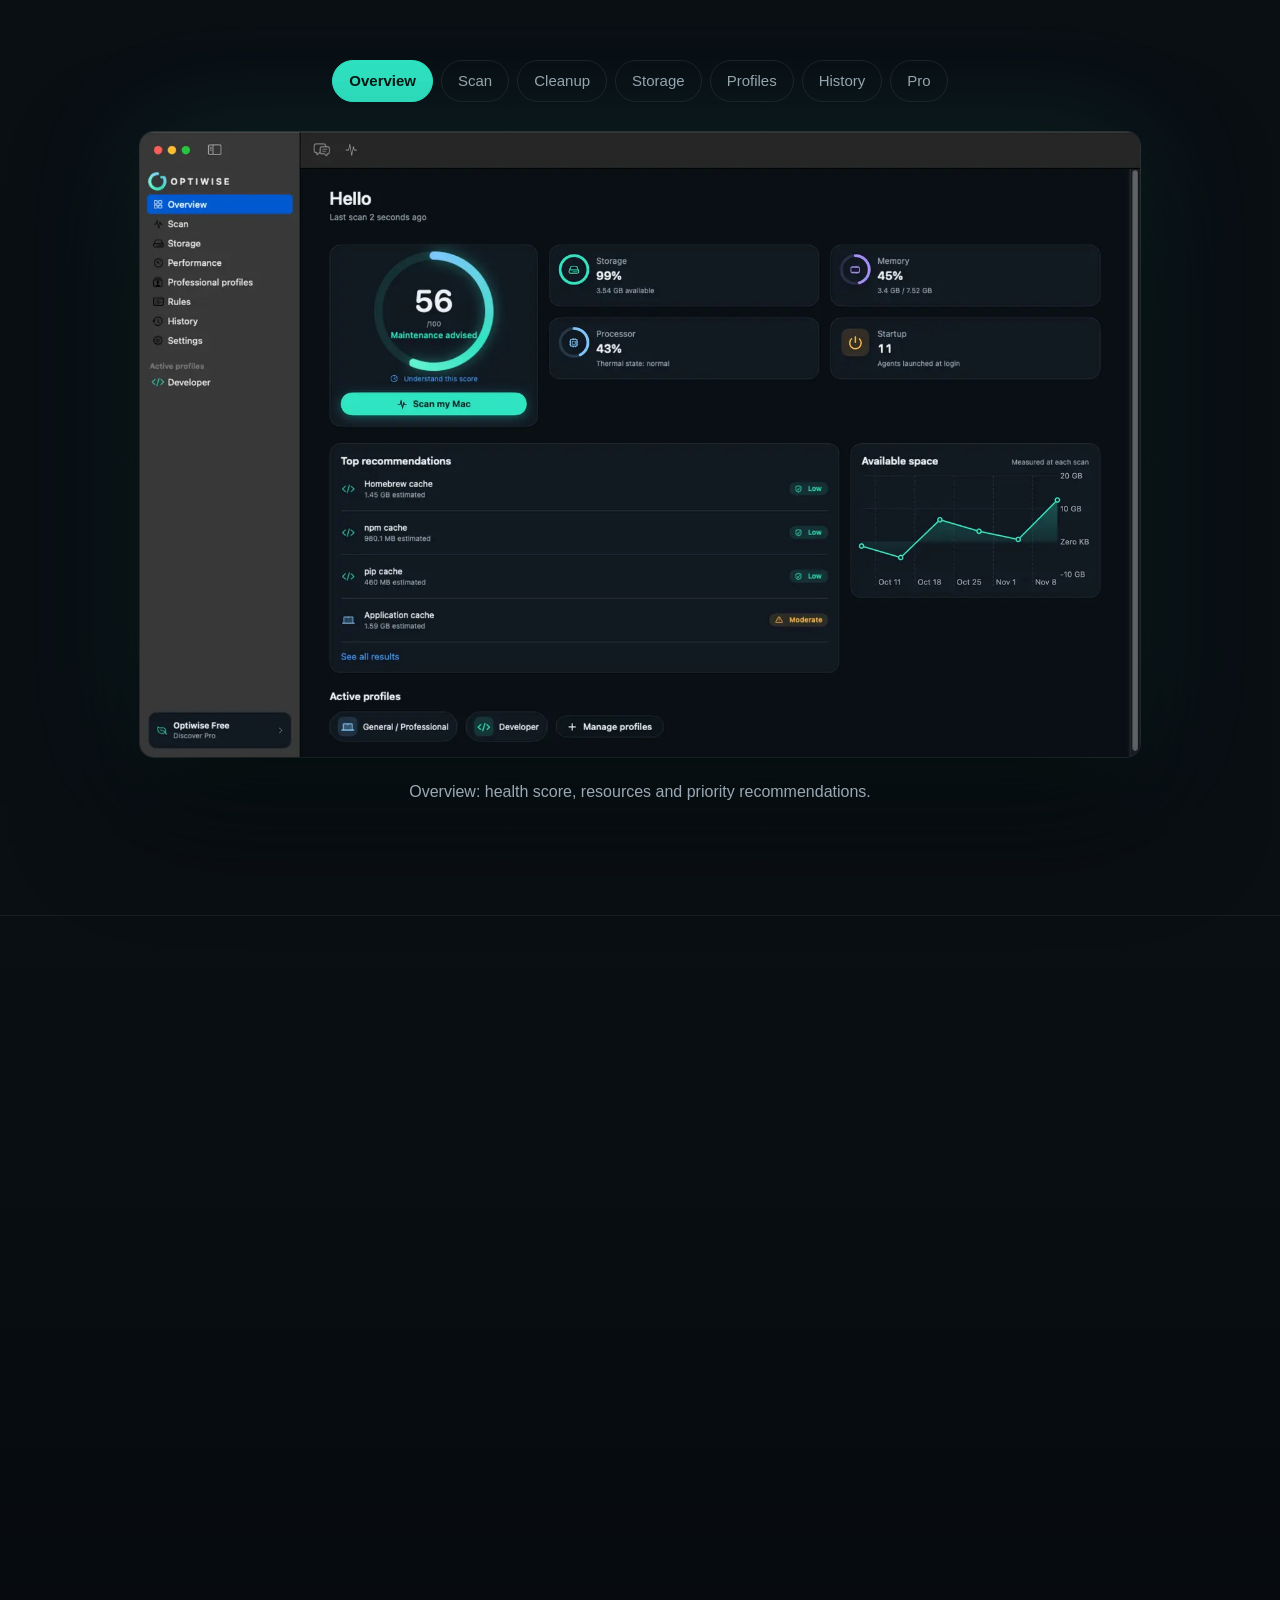
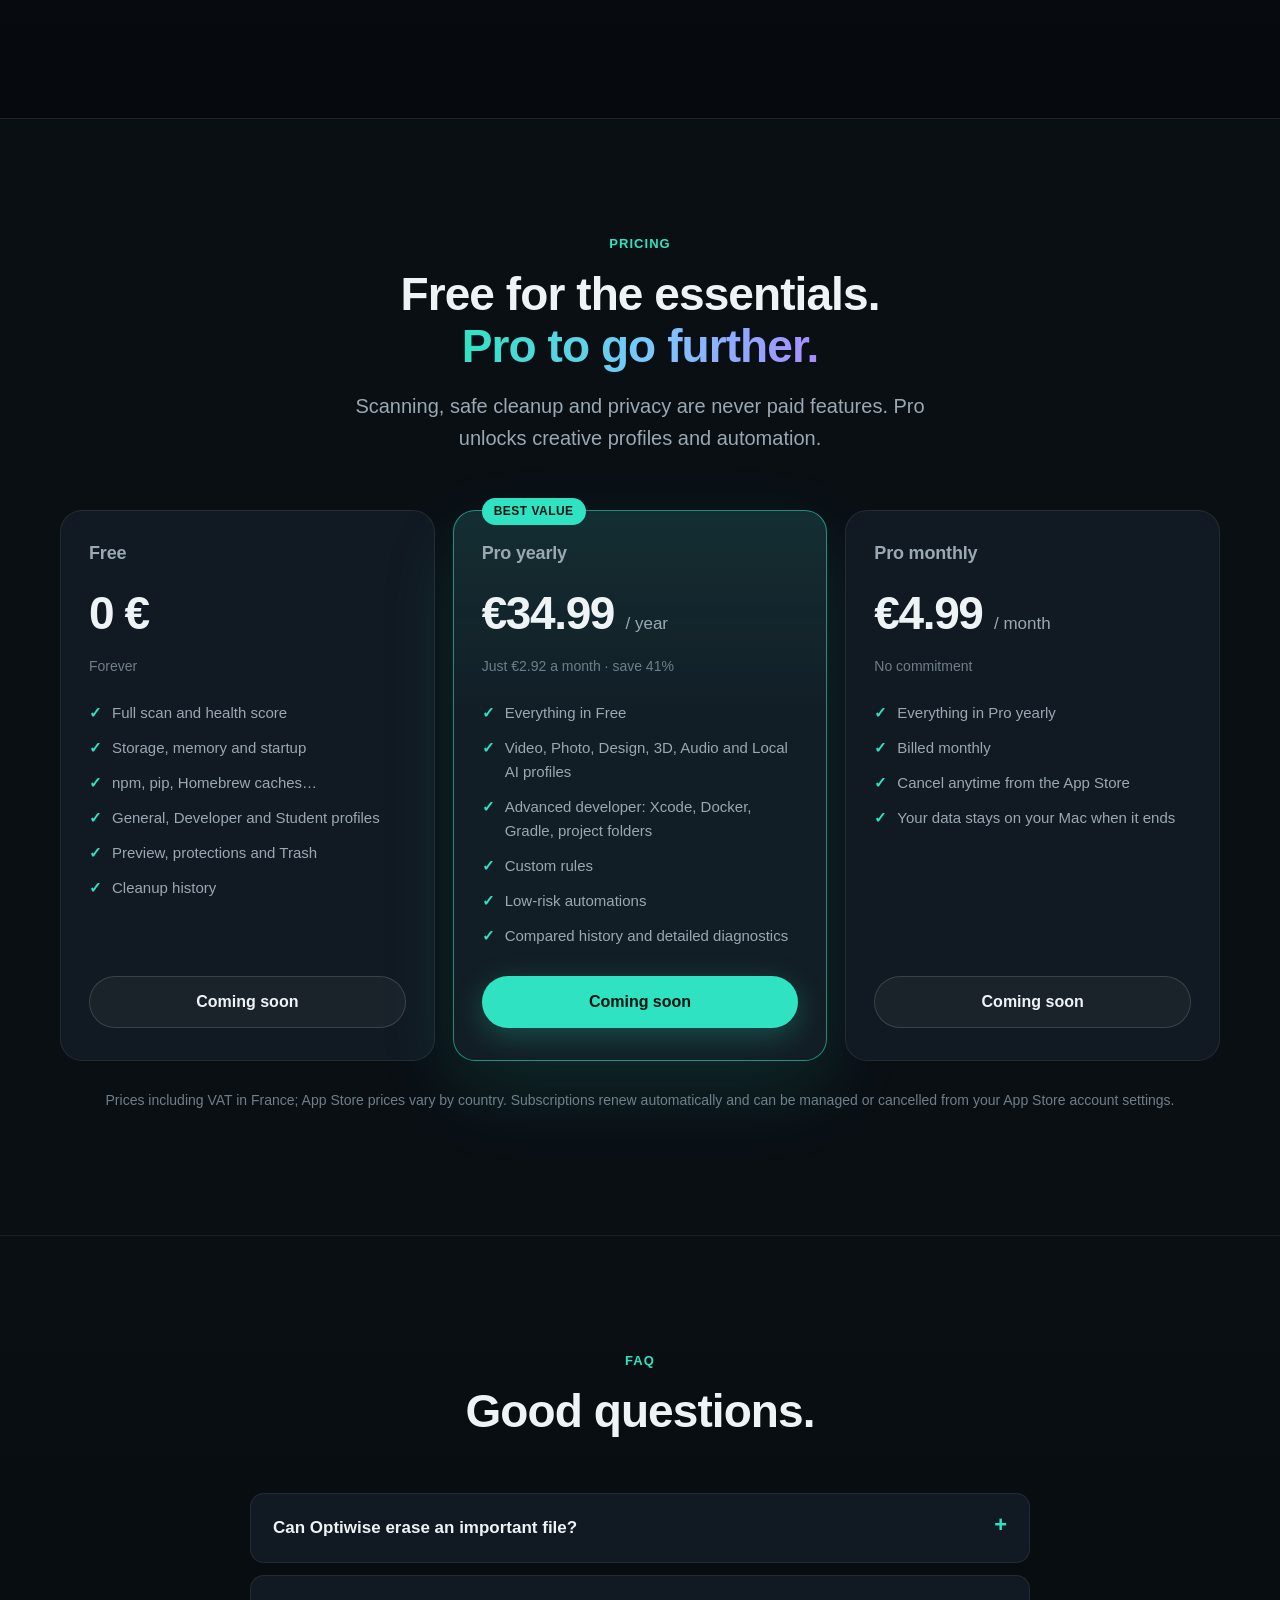
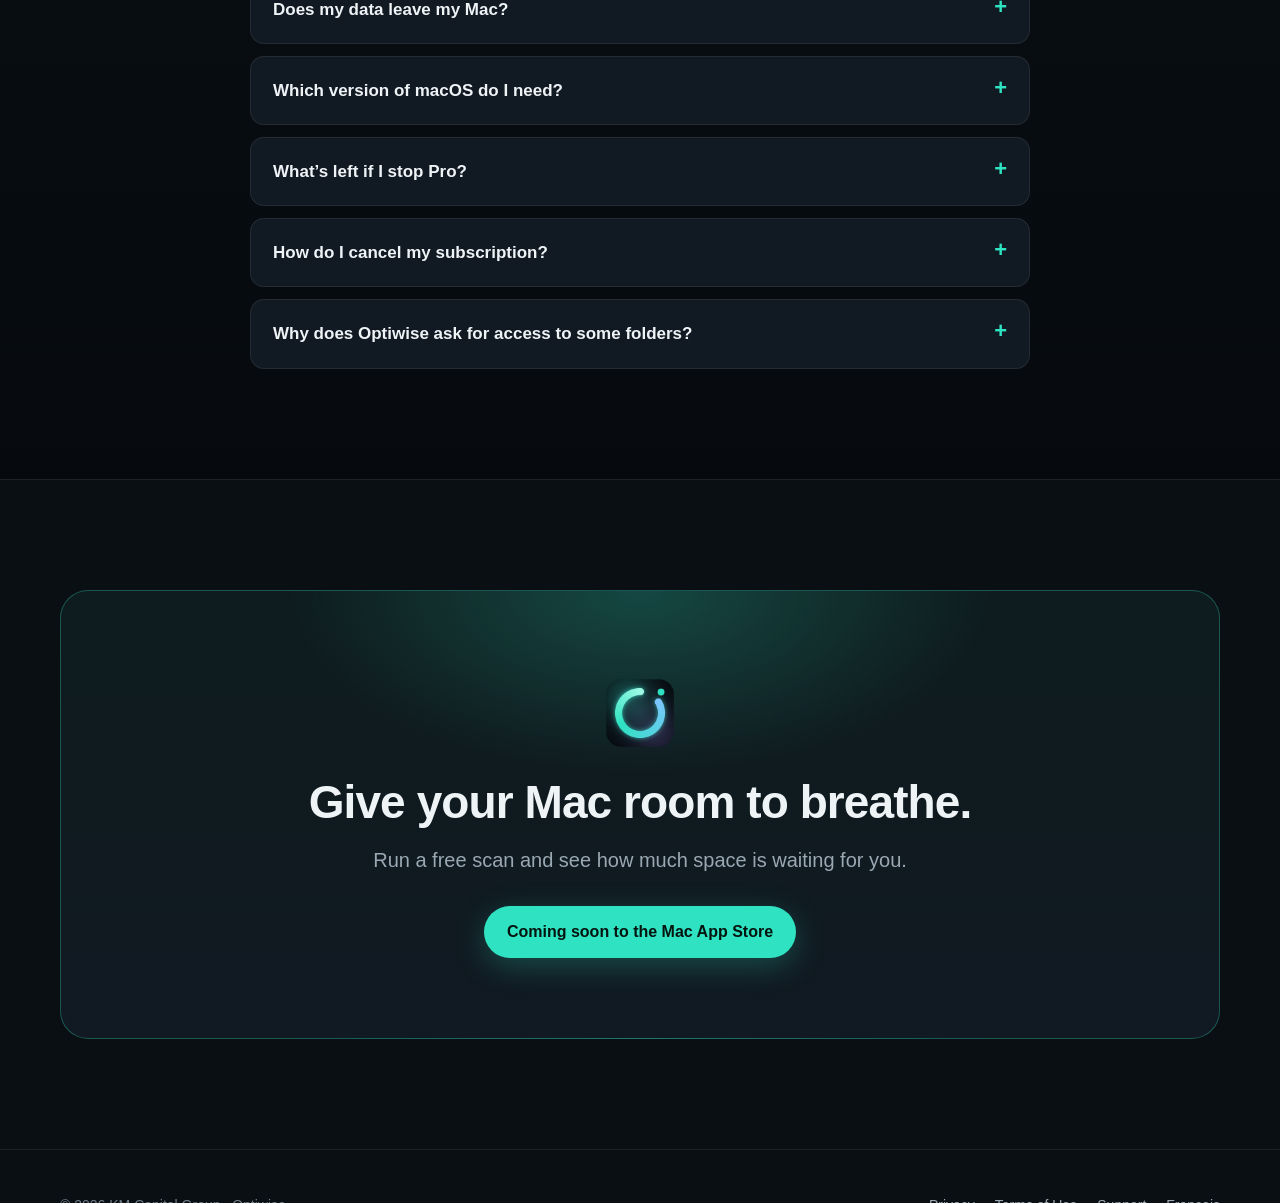
==== commit 94de08cd: "Sélecteur de langue FR/EN visible dans l'en-tête (mobile compris), redirection vers l'anglais pour l" ====
--- a/index.html
+++ b/index.html
@@ -16,6 +16,15 @@
   <meta name="twitter:card" content="summary_large_image">
   <link rel="stylesheet" href="assets/style.css">
   <script>document.documentElement.classList.remove('no-js')</script>
+  <link rel="alternate" hreflang="fr" href="https://kmcapitalgroup.github.io/optimac-site/">
+  <link rel="alternate" hreflang="en" href="https://kmcapitalgroup.github.io/optimac-site/en/">
+  <link rel="alternate" hreflang="x-default" href="https://kmcapitalgroup.github.io/optimac-site/">
+  <script>
+    // Visiteur sans français dans ses langues : version anglaise, sauf choix explicite.
+    try {
+      if (!localStorage.getItem('optiwise-lang') && !(navigator.languages || [navigator.language]).some(function (l) { return /^fr/i.test(l); })) location.replace('en/' + location.hash);
+    } catch (e) {}
+  </script>
 </head>
 <body>
 
@@ -29,6 +38,7 @@
       <a href="#tarifs">Tarifs</a>
       <a href="#faq">FAQ</a>
     </nav>
+    <a class="lang" onclick="try{localStorage.setItem('optiwise-lang','en')}catch(e){}" href="en/" hreflang="en" lang="en" title="English"><svg viewBox="0 0 24 24" aria-hidden="true"><circle cx="12" cy="12" r="9"/><path d="M3 12h18M12 3c2.5 2.7 3.8 5.7 3.8 9s-1.3 6.3-3.8 9c-2.5-2.7-3.8-5.7-3.8-9s1.3-6.3 3.8-9z"/></svg>EN</a>
     <a class="btn btn-primary btn-sm" href="#tarifs">Essayer gratuitement</a>
   </div>
 </header>
--- a/assets/style.css
+++ b/assets/style.css
@@ -429,3 +429,53 @@
 .ld-ri em { font-style: normal; font-size: 11px; font-weight: 600; border-radius: 999px; padding: 3px 8px; background: rgba(47,227,194,.13); color: var(--accent); }
 .ld-chart svg { width: 100%; height: 132px; display: block; overflow: visible; }
 .ld-pt { filter: drop-shadow(0 0 6px #2FE3C2); }
+/* Démo : Pro */
+.ld-proonly { max-height: 0; padding-top: 0; padding-bottom: 0; opacity: 0; overflow: hidden; transition: max-height .5s, padding .5s, opacity .5s .1s; }
+.ld-canvas.pro .ld-proonly { max-height: 40px; padding-top: 6px; padding-bottom: 6px; opacity: 1; }
+.ld-side > .ld-proonly .ld-i { color: var(--violet); }
+.ld-plan { transition: background .5s, border-color .5s, box-shadow .5s; }
+.ld-canvas.pro .ld-plan { background: linear-gradient(120deg, rgba(168,139,255,.28), rgba(47,227,194,.16)); border-color: rgba(168,139,255,.55); box-shadow: 0 0 30px -6px rgba(168,139,255,.6); }
+.ld-canvas.pro .ld-plan .ld-i { color: var(--violet); }
+.ld-pro { margin-top: 14px; padding: 4px 0 6px; border-color: rgba(168,139,255,.35); background: linear-gradient(120deg, rgba(168,139,255,.13), rgba(124,198,255,.04) 60%, #151D25); transition: border-color .5s, background .5s; }
+.ld-prohead { display: flex; align-items: center; gap: 12px; padding: 12px 18px 8px; }
+.ld-prohead > div { flex: 1; } .ld-prohead b { font-size: 14px; } .ld-prohead small { display: block; color: #A99CD8; font-size: 11px; }
+.ld-lockic { color: var(--violet); width: 18px; height: 18px; }
+.ld-probtn { background: var(--violet); color: #120A2A; box-shadow: 0 6px 24px -6px rgba(168,139,255,.7); padding: 8px 15px; animation: ldGlow 2.4s ease-in-out infinite; }
+@keyframes ldGlow { 50% { box-shadow: 0 6px 32px -2px rgba(168,139,255,.95); } }
+.ld-pi { display: grid; grid-template-columns: 22px 1fr 80px 18px; gap: 12px; align-items: center; padding: 7px 18px; opacity: 0; transform: translateX(-12px); transition: opacity .4s, transform .4s, filter .6s, max-height .5s .1s, padding .5s .1s; max-height: 50px; overflow: hidden; filter: blur(2.2px) saturate(.6); }
+.ld-pi .ld-i { color: var(--violet); } .ld-pi b { font-weight: 600; } .ld-pi small { display: block; color: #8C98A2; font-size: 11px; }
+.ld-pi > span { text-align: right; font-variant-numeric: tabular-nums; }
+.ld-pi .ld-pl { color: #A99CD8; filter: none; }
+.ld-pi.in { opacity: .9; transform: none; }
+.ld-canvas.pro .ld-pi { filter: none; } .ld-canvas.pro .ld-pi.in { opacity: 1; }
+.ld-canvas.pro .ld-pi .ld-pl { opacity: 0; }
+.ld-canvas.pro .ld-pro { border-color: rgba(47,227,194,.35); }
+.ld-canvas.pro .ld-probtn, .ld-canvas.pro .ld-lockic { visibility: hidden; }
+.ld-pi.gone { opacity: 0; transform: translateX(30px); max-height: 0; padding-top: 0; padding-bottom: 0; }
+.ld-res .ld-list .ld-li { padding-top: 6px; padding-bottom: 6px; }
+.ld-pay { position: absolute; inset: 0; display: grid; place-items: center; background: rgba(4,8,12,0); pointer-events: none; transition: background .4s; }
+.ld-canvas.pay .ld-pay { background: rgba(4,8,12,.6); }
+.ld-payin { width: 520px; border-radius: 20px; padding: 24px; background: radial-gradient(120% 80% at 50% 0%, rgba(168,139,255,.28), transparent 60%), #171C26; border: 1px solid rgba(168,139,255,.4); box-shadow: 0 40px 100px rgba(0,0,0,.7), 0 0 80px -20px rgba(168,139,255,.6); opacity: 0; transform: translateY(30px) scale(.96); transition: opacity .45s, transform .55s cubic-bezier(.2,.8,.2,1); }
+.ld-canvas.pay .ld-payin { opacity: 1; transform: none; }
+.ld-paytop { text-align: center; }
+.ld-paybadge { display: inline-flex; gap: 7px; align-items: center; font-weight: 700; font-size: 13px; color: #D8CCFF; background: rgba(168,139,255,.18); border-radius: 999px; padding: 5px 12px; }
+.ld-paybadge .ld-i { color: var(--violet); }
+.ld-paygain { display: block; margin-top: 10px; font-size: 48px; font-weight: 800; letter-spacing: -.02em; line-height: 1.05; background: linear-gradient(90deg, #C9B8FF, var(--accent)); -webkit-background-clip: text; background-clip: text; color: transparent; font-variant-numeric: tabular-nums; }
+.ld-paytop small { color: #A3ADB6; }
+.ld-payl { list-style: none; padding: 0; margin: 16px 0; display: grid; gap: 7px; }
+.ld-payl li { display: flex; gap: 9px; align-items: center; } .ld-payl .ld-i { color: var(--accent); }
+.ld-plans { display: grid; grid-template-columns: 1fr 1fr; gap: 10px; margin-bottom: 16px; }
+.ld-plan2 { position: relative; border-radius: 12px; padding: 12px 14px; border: 1px solid rgba(255,255,255,.1); background: rgba(255,255,255,.03); }
+.ld-plan2.on { border-color: var(--violet); background: rgba(168,139,255,.12); }
+.ld-plan2 em { position: absolute; top: -9px; right: 10px; font-style: normal; font-size: 10px; font-weight: 700; text-transform: uppercase; letter-spacing: .06em; background: var(--violet); color: #120A2A; border-radius: 999px; padding: 2px 8px; }
+.ld-plan2 b { display: block; font-size: 12px; color: #A3ADB6; } .ld-plan2 span { display: block; font-size: 17px; font-weight: 700; } .ld-plan2 small { color: #8C98A2; font-size: 11px; }
+.ld-buy { width: 100%; padding: 12px; font-size: 14px; background: linear-gradient(90deg, var(--violet), var(--glacier)); color: #0C0820; box-shadow: 0 10px 30px -8px rgba(168,139,255,.8); }
+.ld-res .ld-list .ld-li.gone { padding-top: 0; padding-bottom: 0; border-top-width: 0; }
+.ld-pi.gone { border-top-width: 0; }
+/* Sélecteur de langue, visible aussi sur mobile */
+.lang { display: inline-flex; align-items: center; gap: 6px; margin-left: 4px; padding: 7px 12px; border-radius: 999px; border: 1px solid var(--stroke-strong); color: var(--text); font-size: 13px; font-weight: 600; letter-spacing: .04em; white-space: nowrap; }
+.lang:hover { text-decoration: none; border-color: var(--accent); color: var(--accent); }
+.lang svg { width: 15px; height: 15px; fill: none; stroke: currentColor; stroke-width: 1.8; }
+.nav-links + .lang { margin-left: 0; }
+@media (max-width: 760px) { .lang { margin-left: auto; } .lang + .btn { margin-left: 0; } }
+@media (max-width: 440px) { .nav .wrap { gap: 10px; } .lang { padding: 6px 9px; font-size: 12px; } .nav .btn-sm { padding: 8px 12px; font-size: 13px; } .brand { font-size: 15px; } }
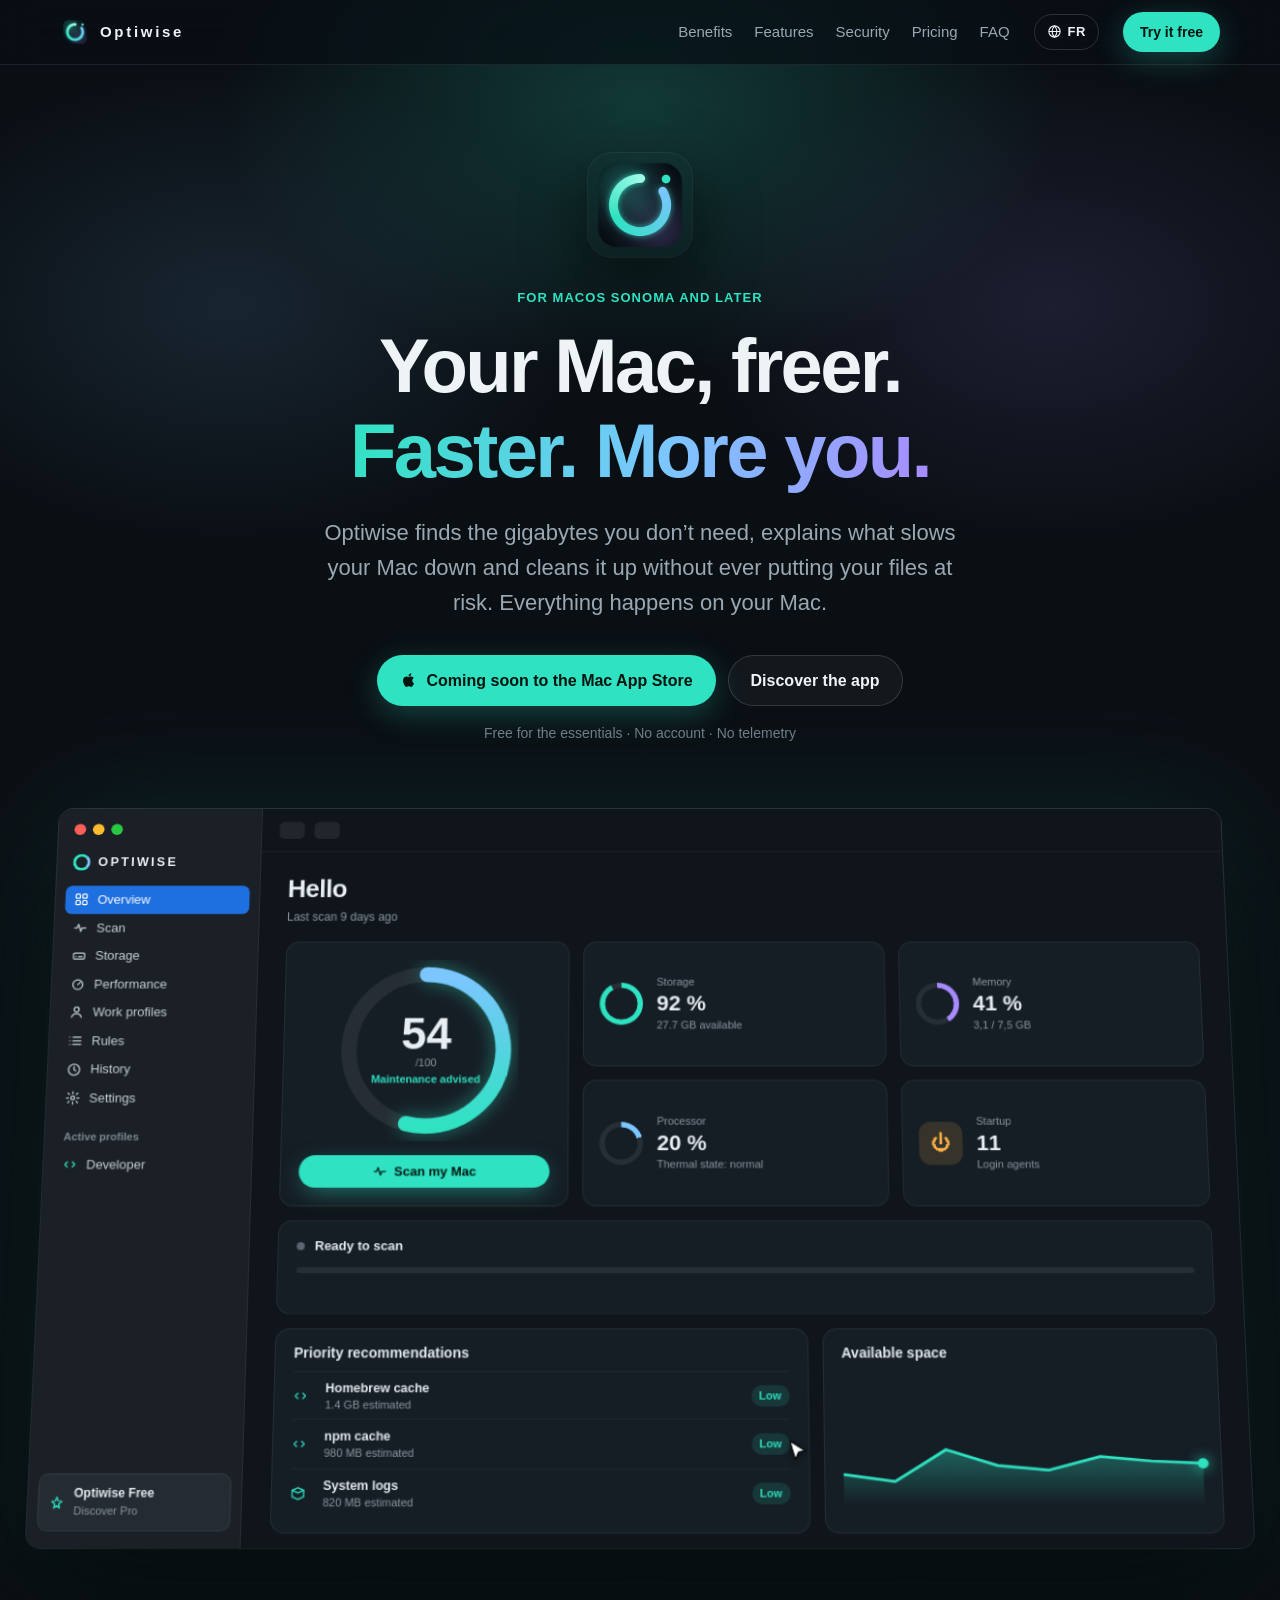
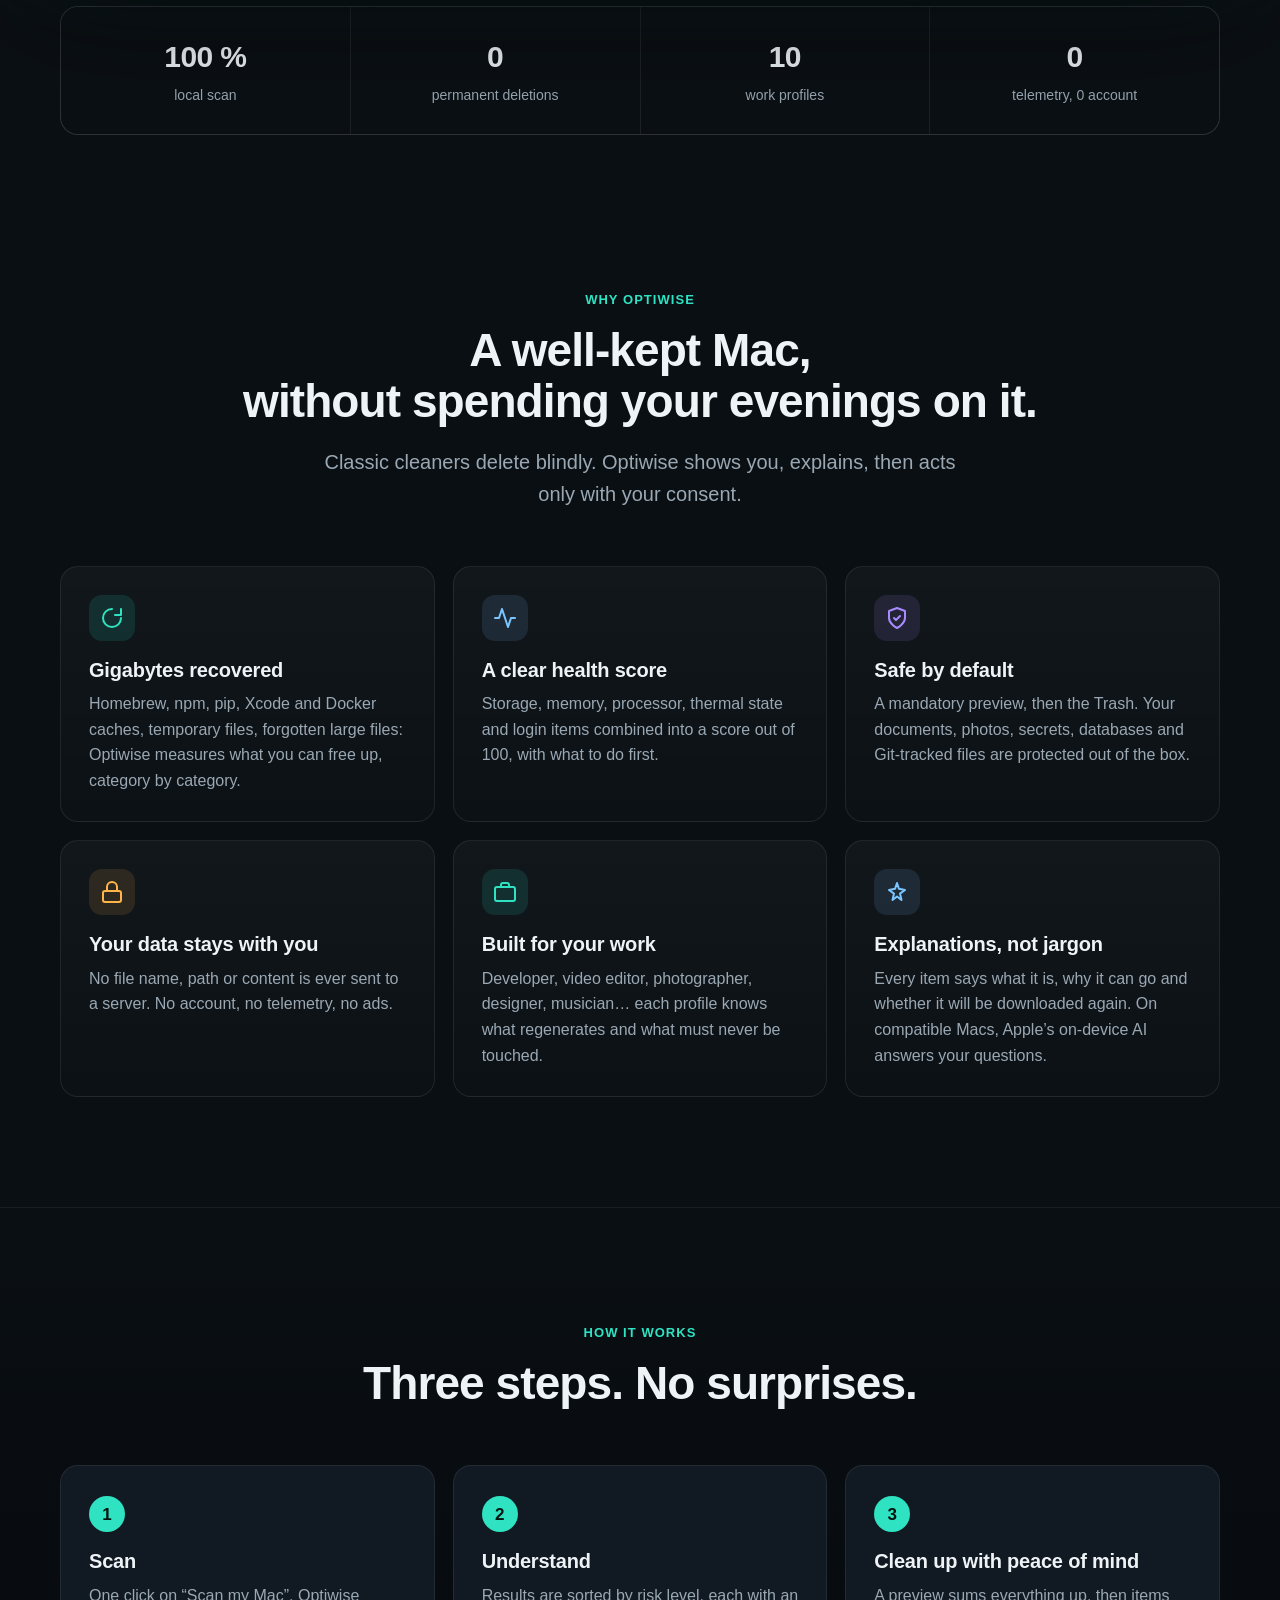
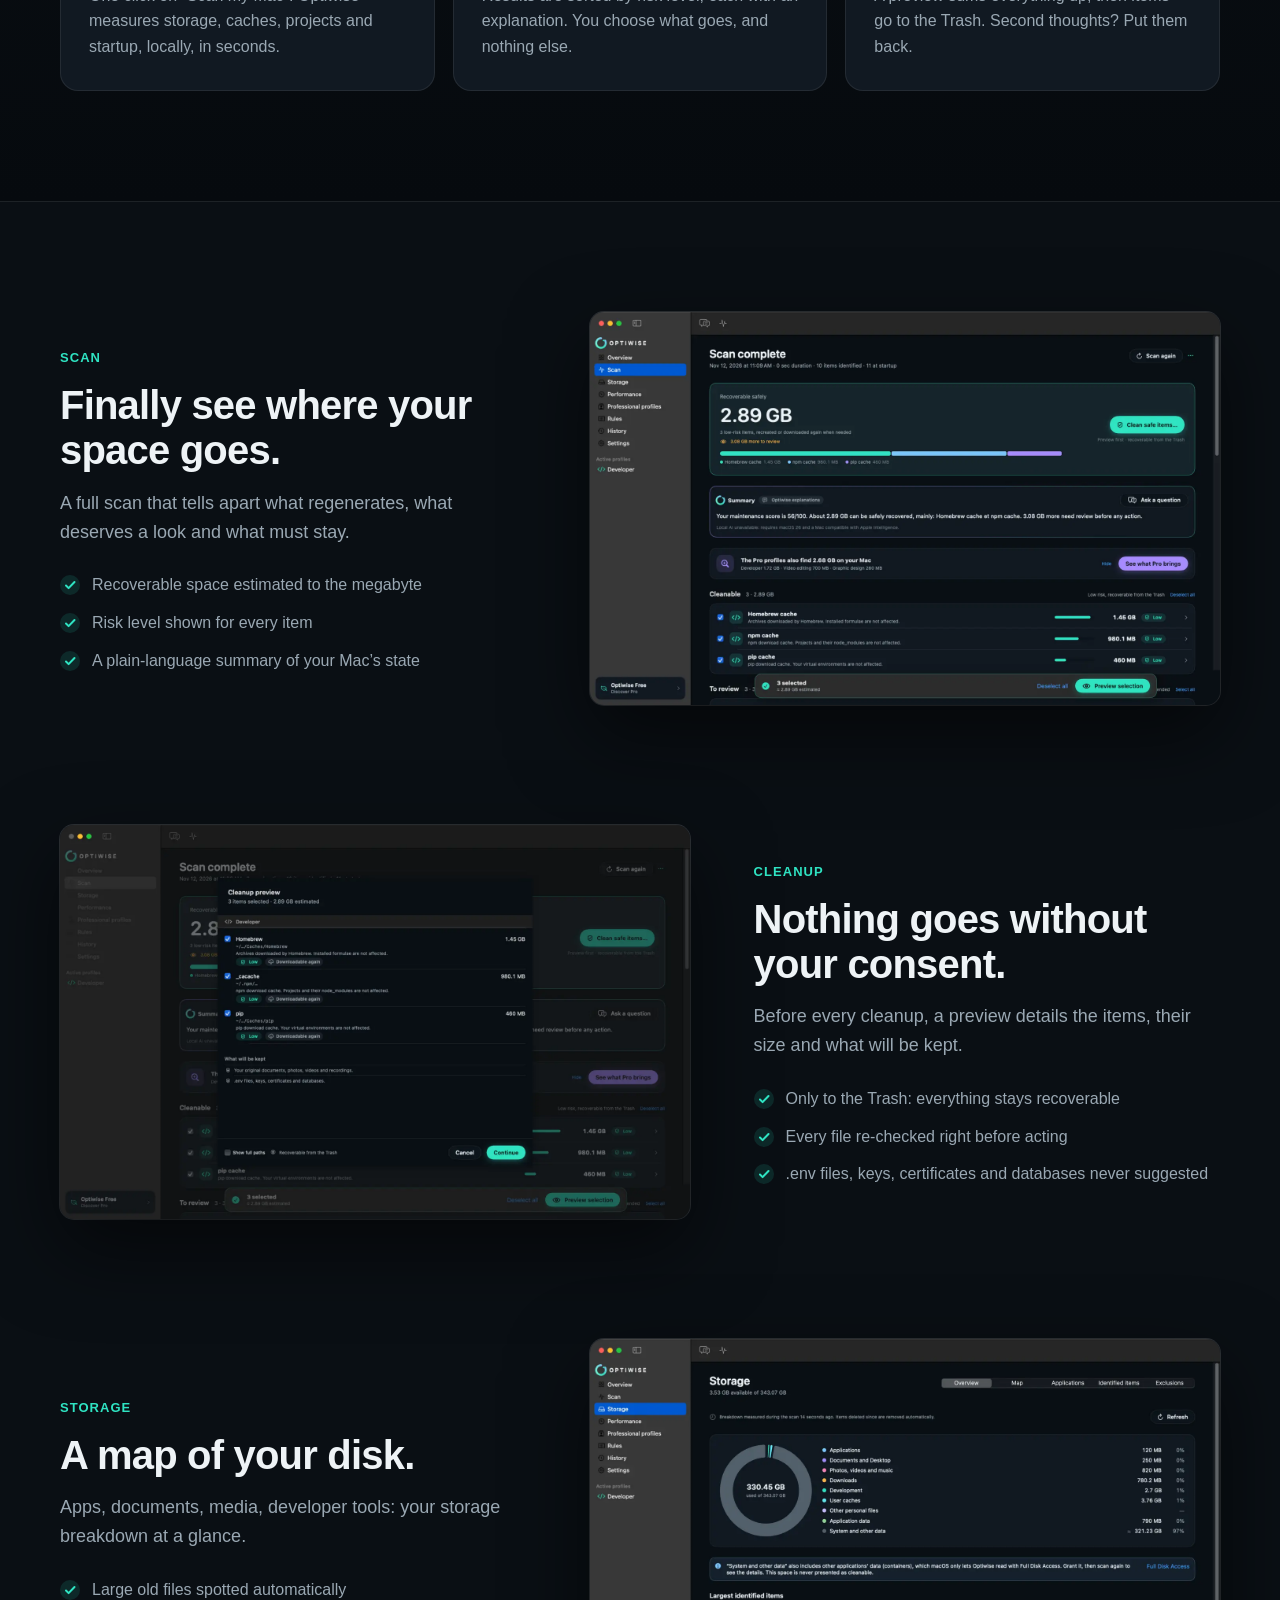
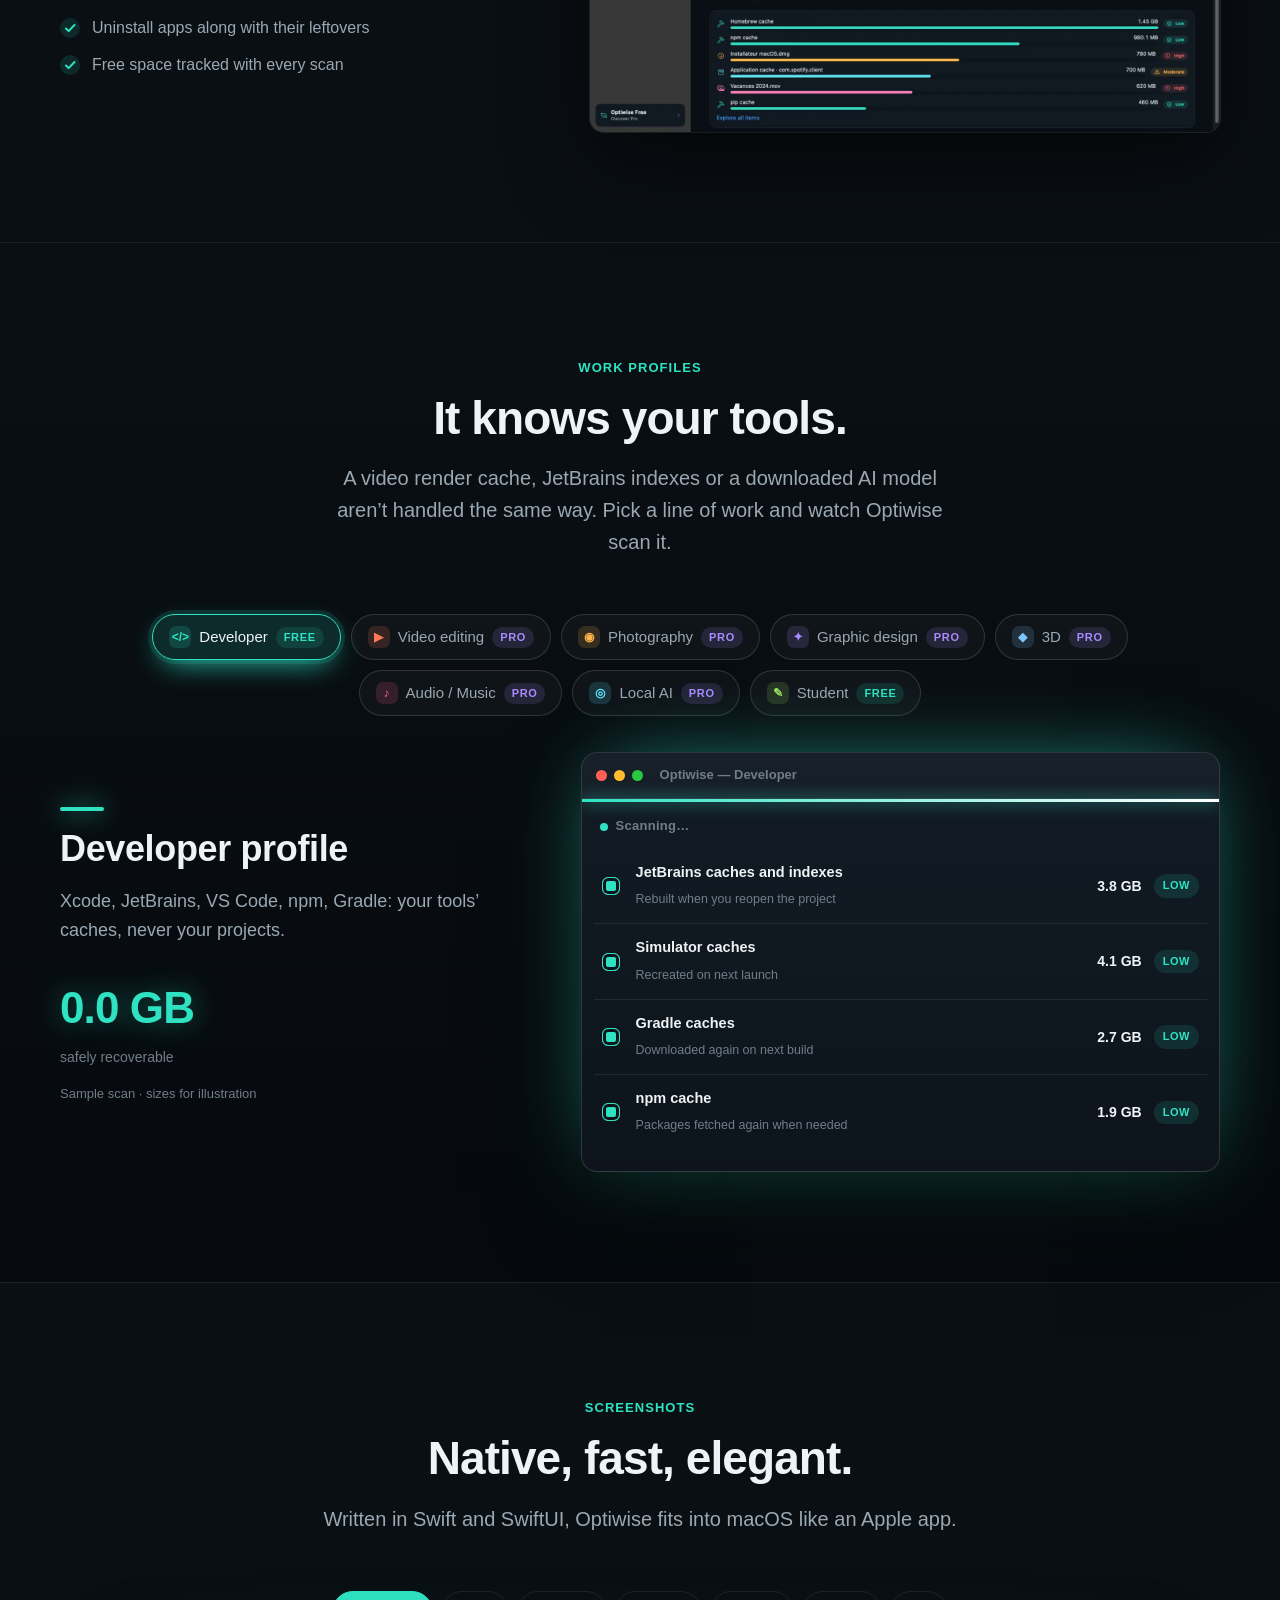
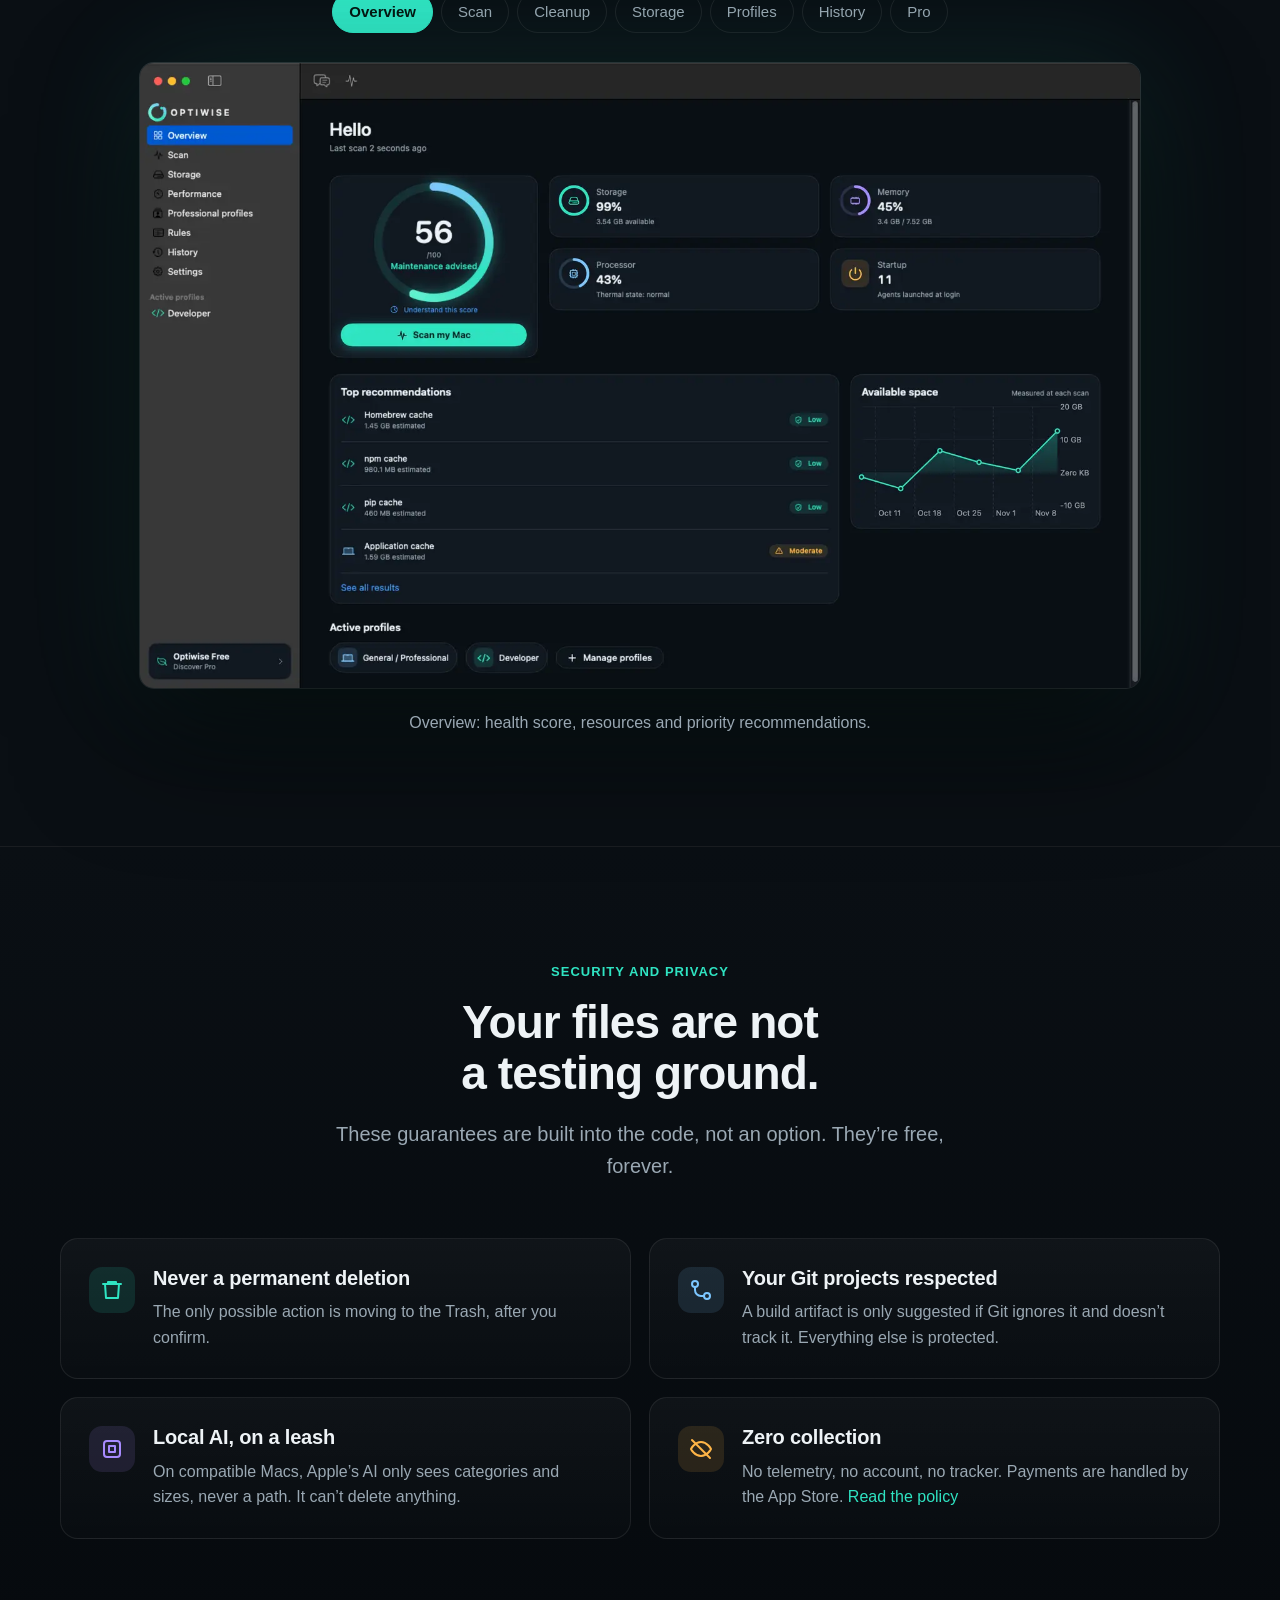
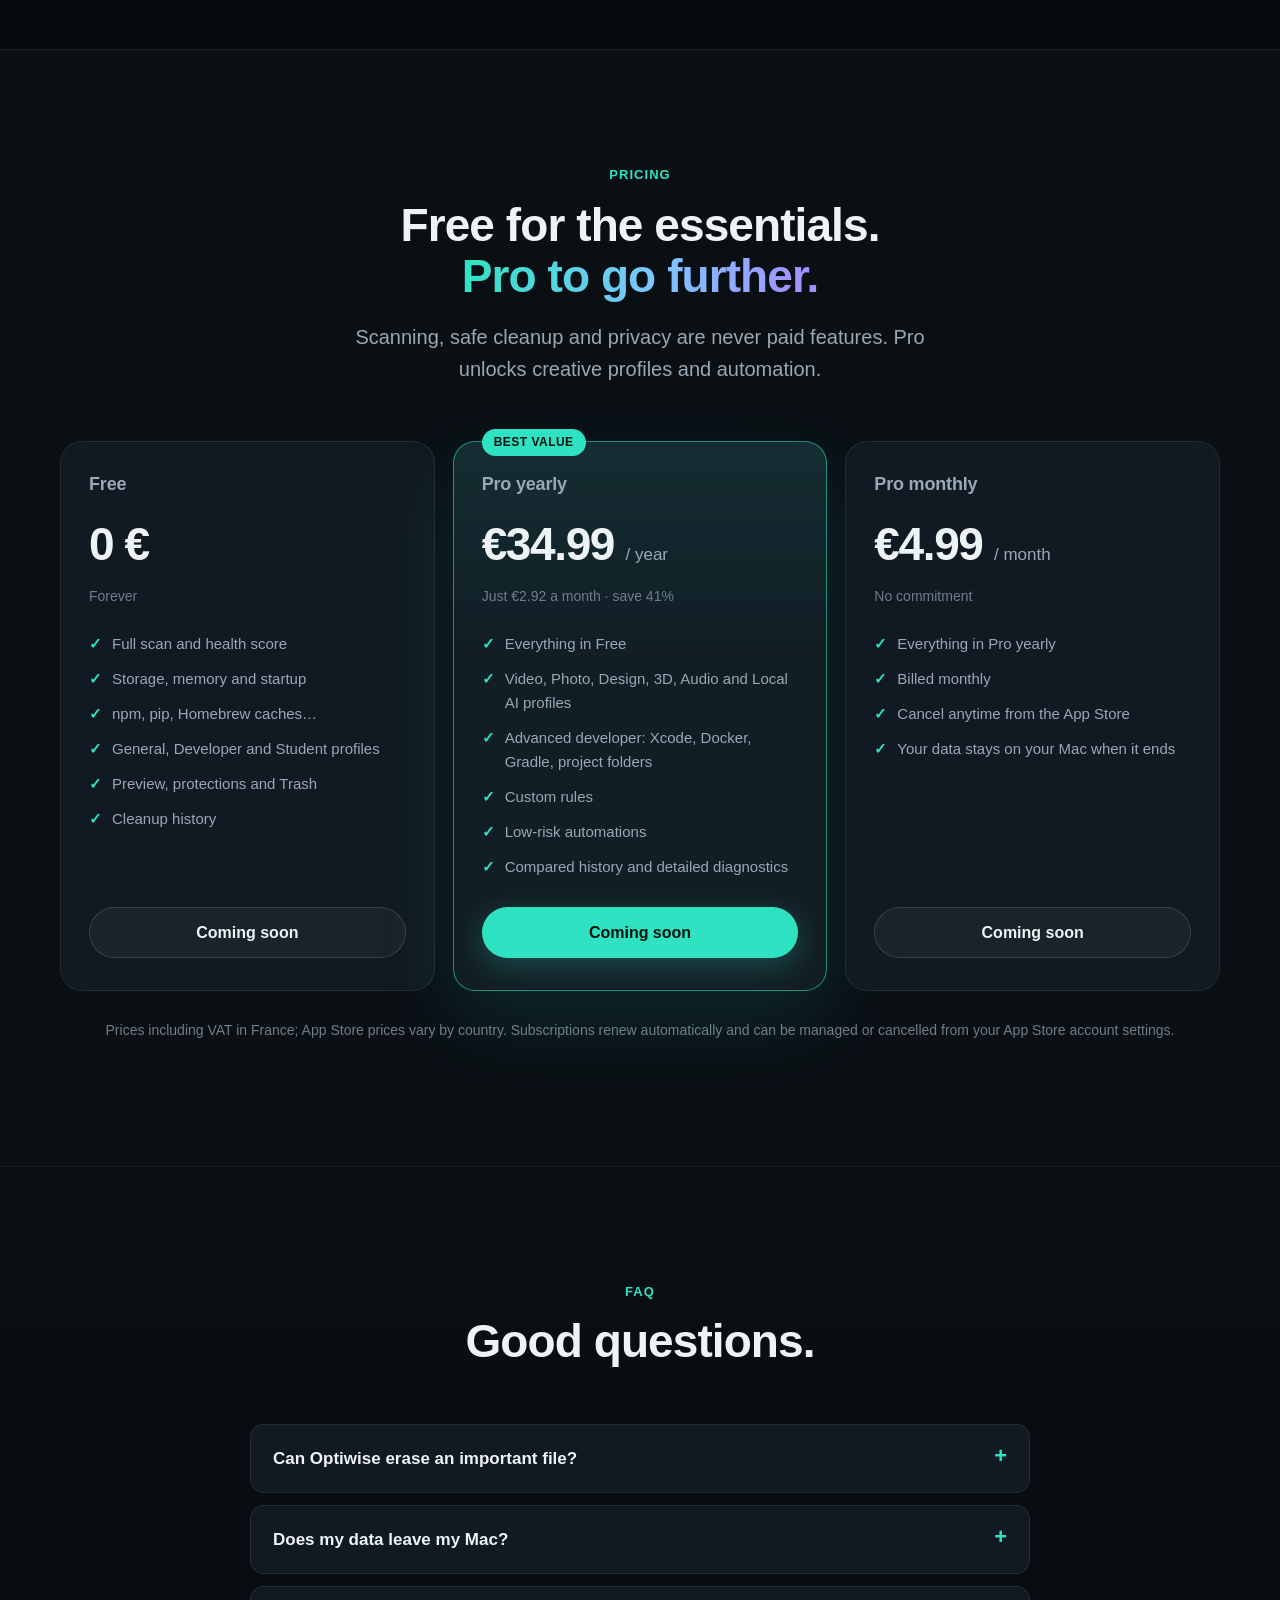
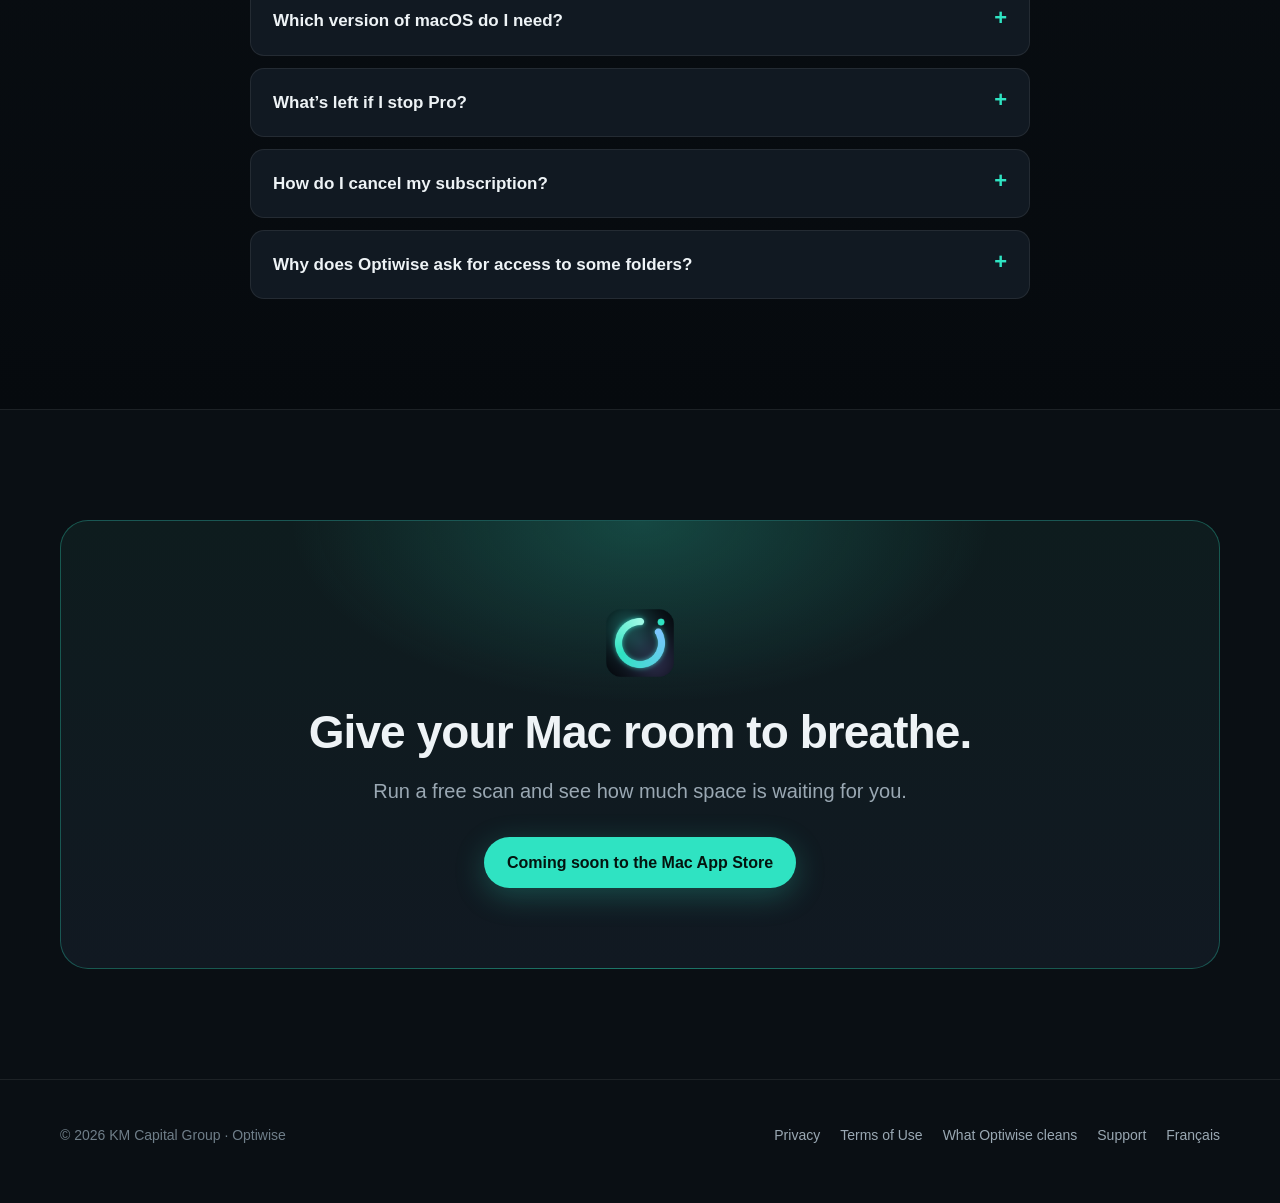
==== commit 12609a46: "Page publique « Ce qu’Optiwise nettoie » (FR/EN) [skip ci] Co-Authored-By: Claude Opus 5.5 <noreply@" ====
--- a/index.html
+++ b/index.html
@@ -370,6 +370,7 @@
     <nav aria-label="Liens légaux">
       <a href="confidentialite/">Confidentialité</a>
       <a href="https://www.apple.com/legal/internet-services/itunes/dev/stdeula/">Conditions d’utilisation</a>
+      <a href="nettoyage/">Ce qu’Optiwise nettoie</a>
       <a href="support/">Support</a>
       <a href="en/">English</a>
     </nav>
--- a/assets/style.css
+++ b/assets/style.css
@@ -479,3 +479,32 @@
 .nav-links + .lang { margin-left: 0; }
 @media (max-width: 760px) { .lang { margin-left: auto; } .lang + .btn { margin-left: 0; } }
 @media (max-width: 440px) { .nav .wrap { gap: 10px; } .lang { padding: 6px 9px; font-size: 12px; } .nav .btn-sm { padding: 8px 12px; font-size: 13px; } .brand { font-size: 15px; } }
+
+/* Page « Ce qu'Optiwise nettoie » */
+.catalog .wrap { max-width: var(--max); }
+.catalog h1 + .lead { max-width: 760px; }
+.cat-stats { display: grid; grid-template-columns: repeat(3, 1fr); gap: 1px; margin: 28px 0 36px; background: var(--stroke); border: 1px solid var(--stroke); border-radius: var(--radius); overflow: hidden; }
+.cat-stats div { background: var(--surface); padding: 20px 22px; display: flex; flex-direction: column; gap: 4px; }
+.cat-stats strong { font-size: 32px; font-weight: 800; letter-spacing: -.02em; background: linear-gradient(90deg, var(--accent), var(--glacier)); -webkit-background-clip: text; background-clip: text; color: transparent; }
+.cat-stats span { color: var(--text-2); font-size: 14px; }
+.cat-grid { display: grid; grid-template-columns: repeat(auto-fill, minmax(320px, 1fr)); gap: 18px; }
+.cat-card { background: var(--surface); border: 1px solid var(--stroke); border-radius: var(--radius); padding: 22px; display: flex; flex-direction: column; gap: 12px; }
+.cat-card header { display: flex; gap: 12px; align-items: center; }
+.cat-card h2 { margin: 0; font-size: 19px; }
+.cat-card > p { margin: 0; color: var(--text-2); font-size: 14.5px; }
+.cat-ico { width: 42px; height: 42px; border-radius: 12px; display: grid; place-items: center; font-size: 21px; background: var(--surface-2); flex: none; }
+.cat-badge { display: inline-block; margin-top: 3px; font-size: 11.5px; font-weight: 700; letter-spacing: .03em; padding: 2px 8px; border-radius: 999px; }
+.cat-badge.free { color: var(--accent); background: var(--accent-soft); }
+.cat-badge.pro { color: var(--violet); background: rgba(168,139,255,.14); }
+.chips { list-style: none; padding: 0; margin: 0; display: flex; flex-wrap: wrap; gap: 6px; }
+.chips li { font-size: 13px; padding: 5px 10px; border-radius: 8px; background: rgba(255,255,255,.04); border: 1px solid var(--stroke); color: var(--text); }
+.chips li.more { color: var(--text-3); border-style: dashed; }
+.tag-pro { font-size: 10px; font-weight: 800; color: var(--violet); margin-left: 4px; letter-spacing: .04em; }
+.cat-h { margin-top: 48px; }
+.cat-tools { list-style: none; padding: 0; display: grid; grid-template-columns: repeat(auto-fill, minmax(320px, 1fr)); gap: 14px; }
+.cat-tools li { background: var(--surface); border: 1px solid var(--stroke); border-radius: 14px; padding: 16px 18px; }
+.cat-tools strong { display: inline; } .cat-tools span:not(.tag-pro) { display: block; color: var(--text-2); font-size: 14px; margin-top: 4px; }
+.cat-never { list-style: none; padding: 0; display: grid; grid-template-columns: repeat(auto-fill, minmax(320px, 1fr)); gap: 10px; }
+.cat-never li { padding: 12px 16px 12px 42px; border-radius: 12px; background: rgba(255,107,107,.06); border: 1px solid rgba(255,107,107,.18); position: relative; font-size: 14.5px; }
+.cat-never li::before { content: "🛡"; position: absolute; left: 14px; top: 11px; }
+@media (max-width: 620px) { .cat-stats { grid-template-columns: 1fr; } .cat-grid, .cat-tools, .cat-never { grid-template-columns: 1fr; } }
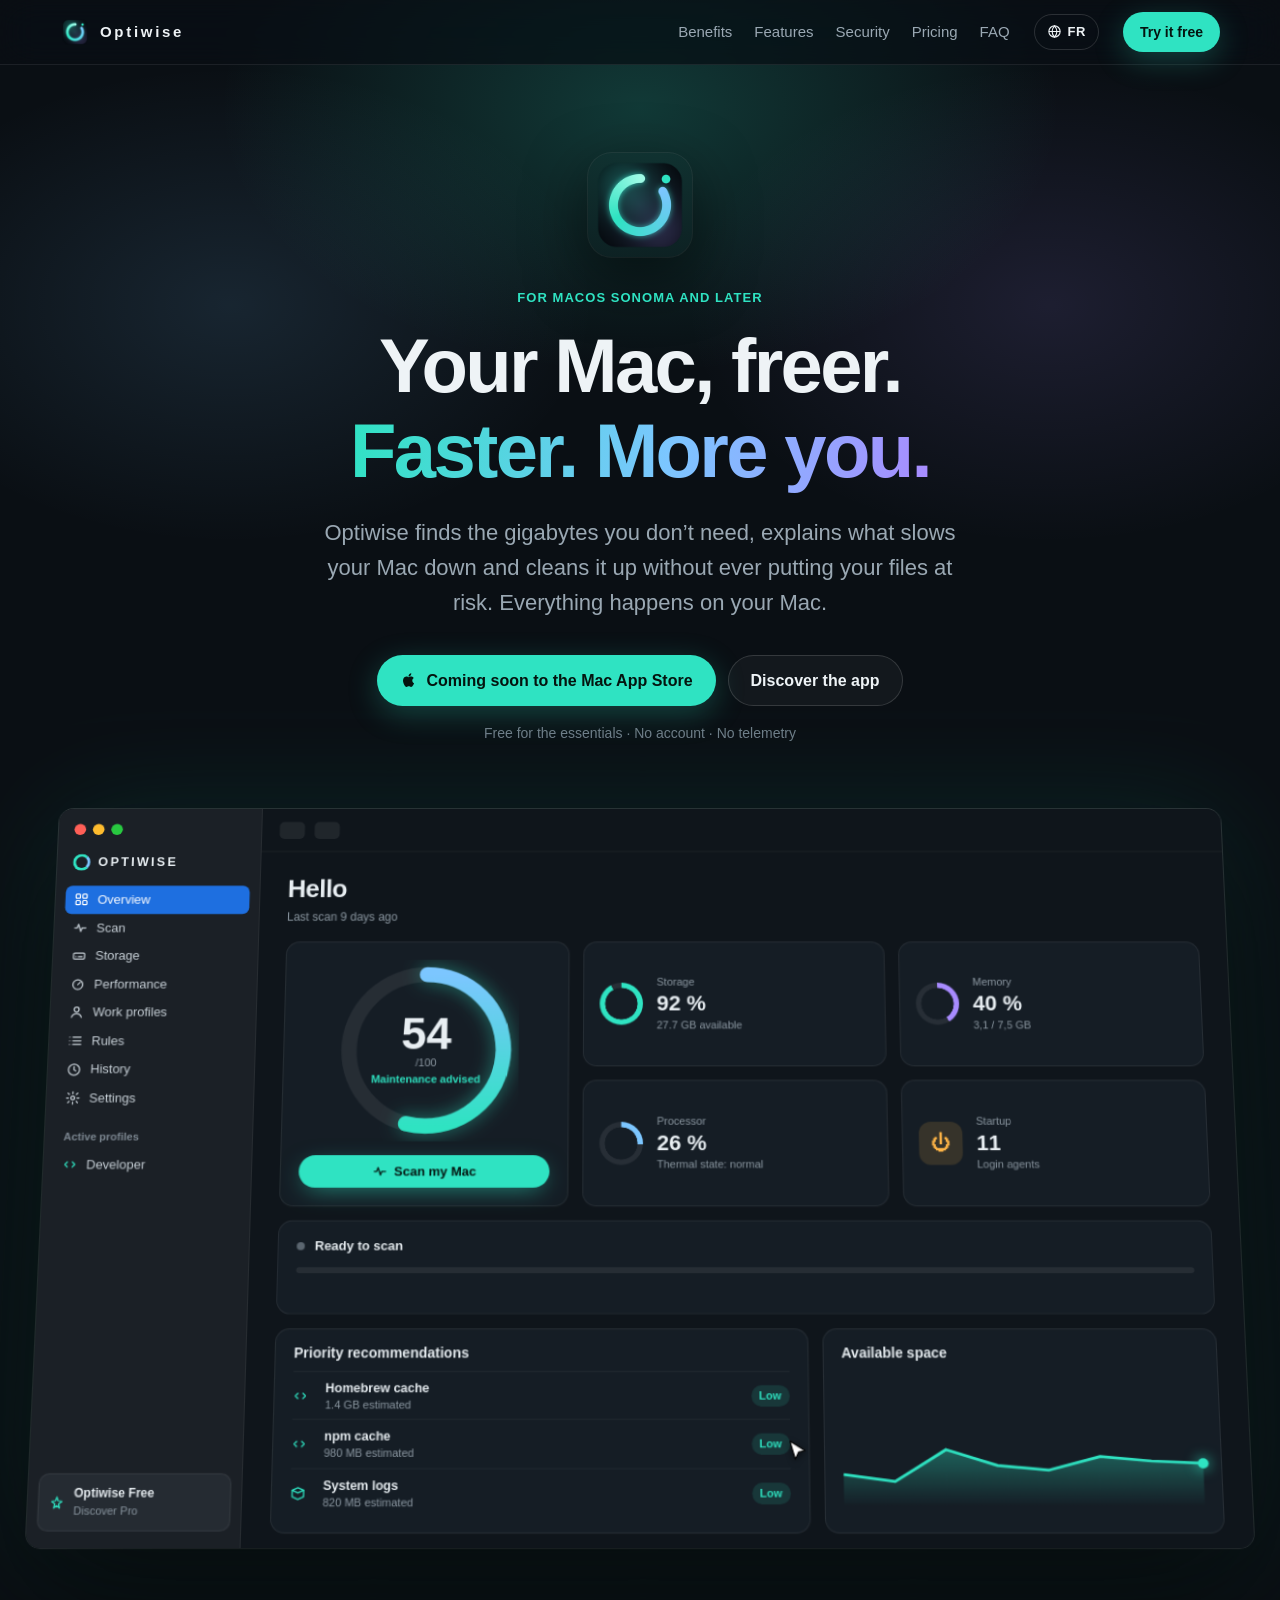
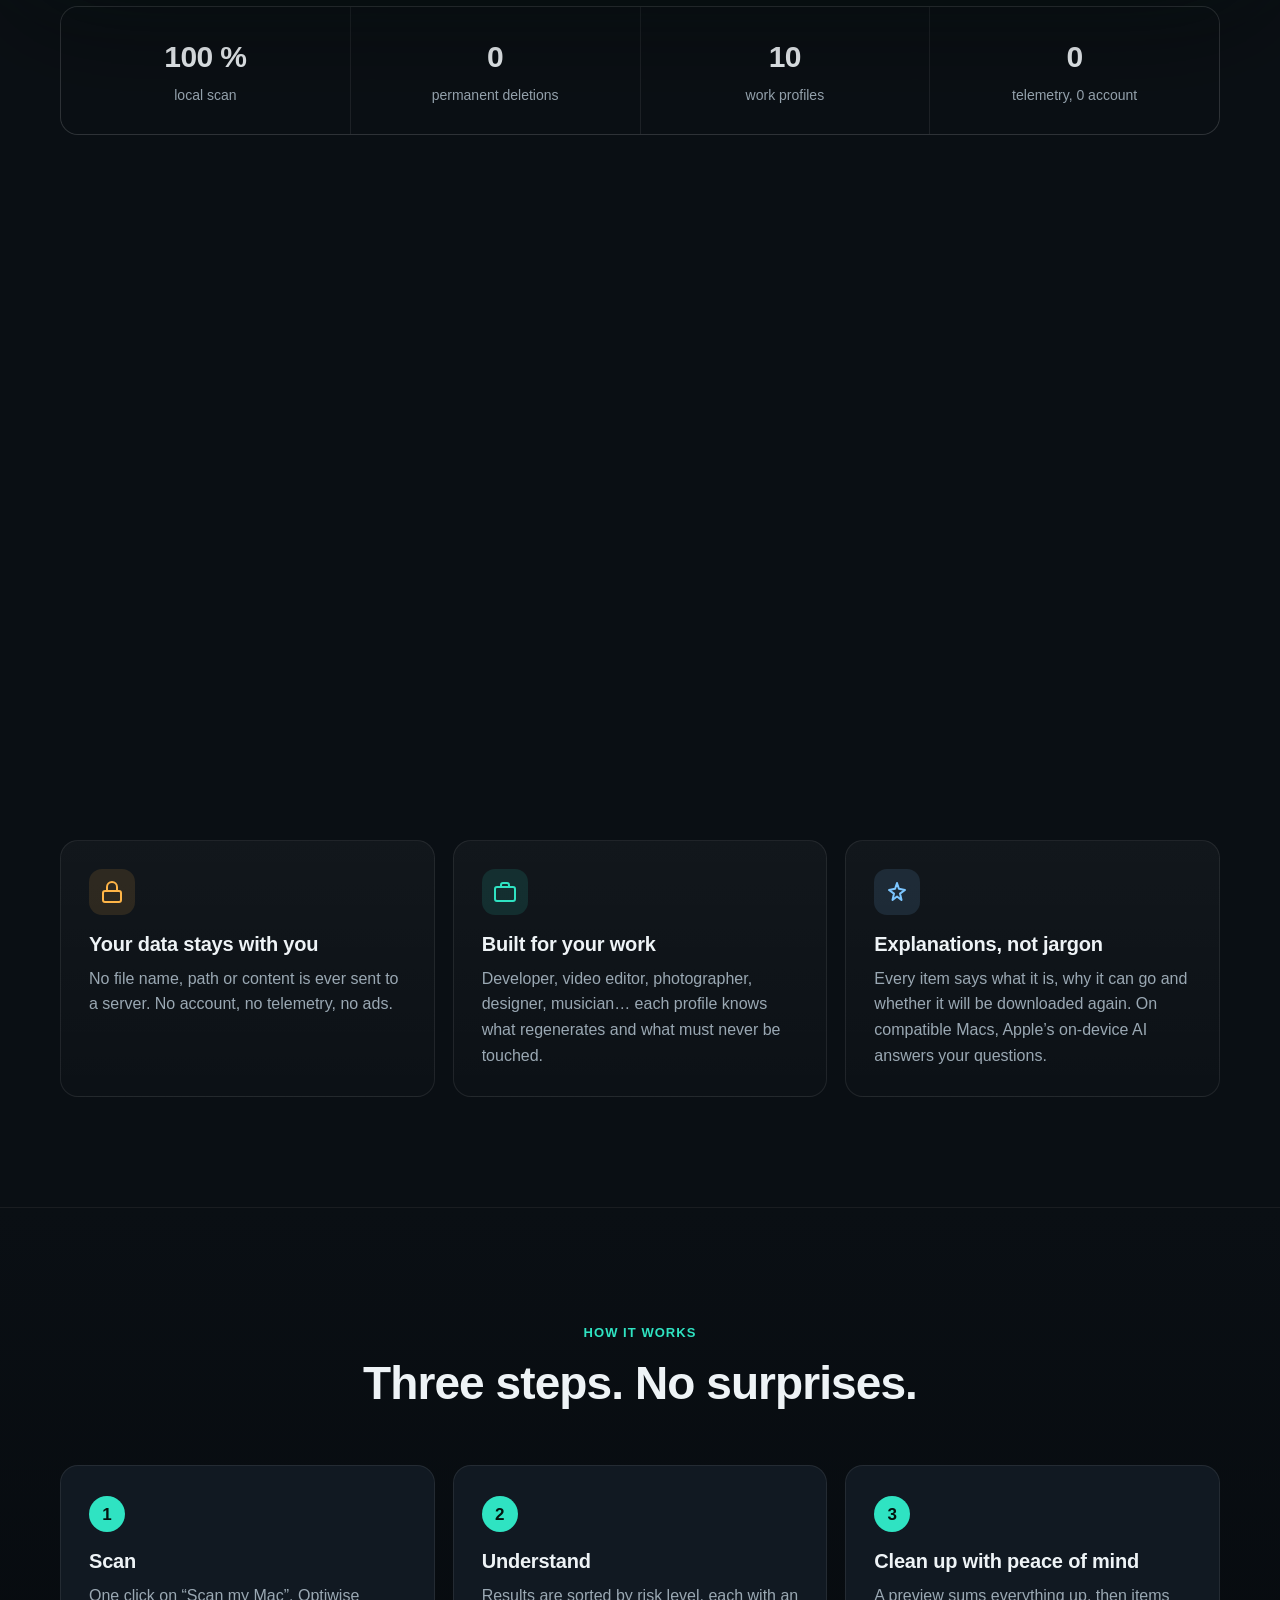
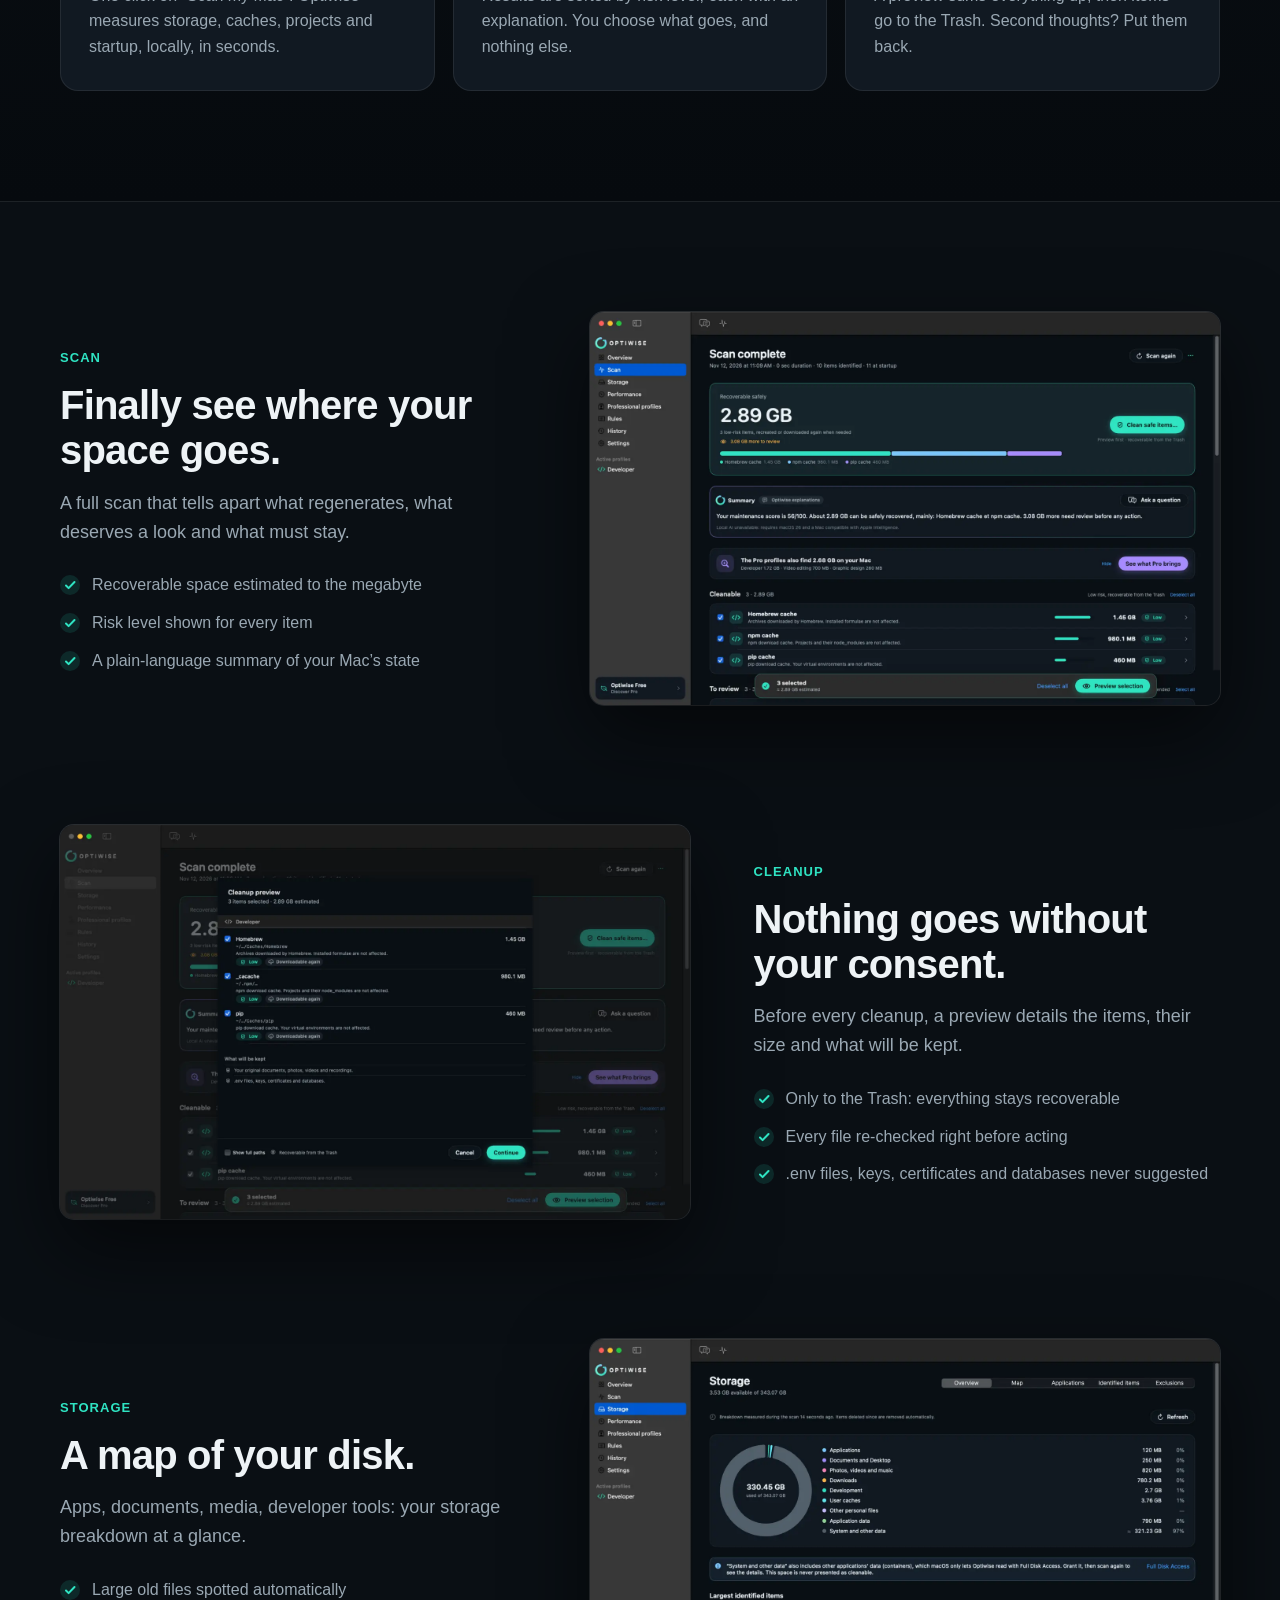
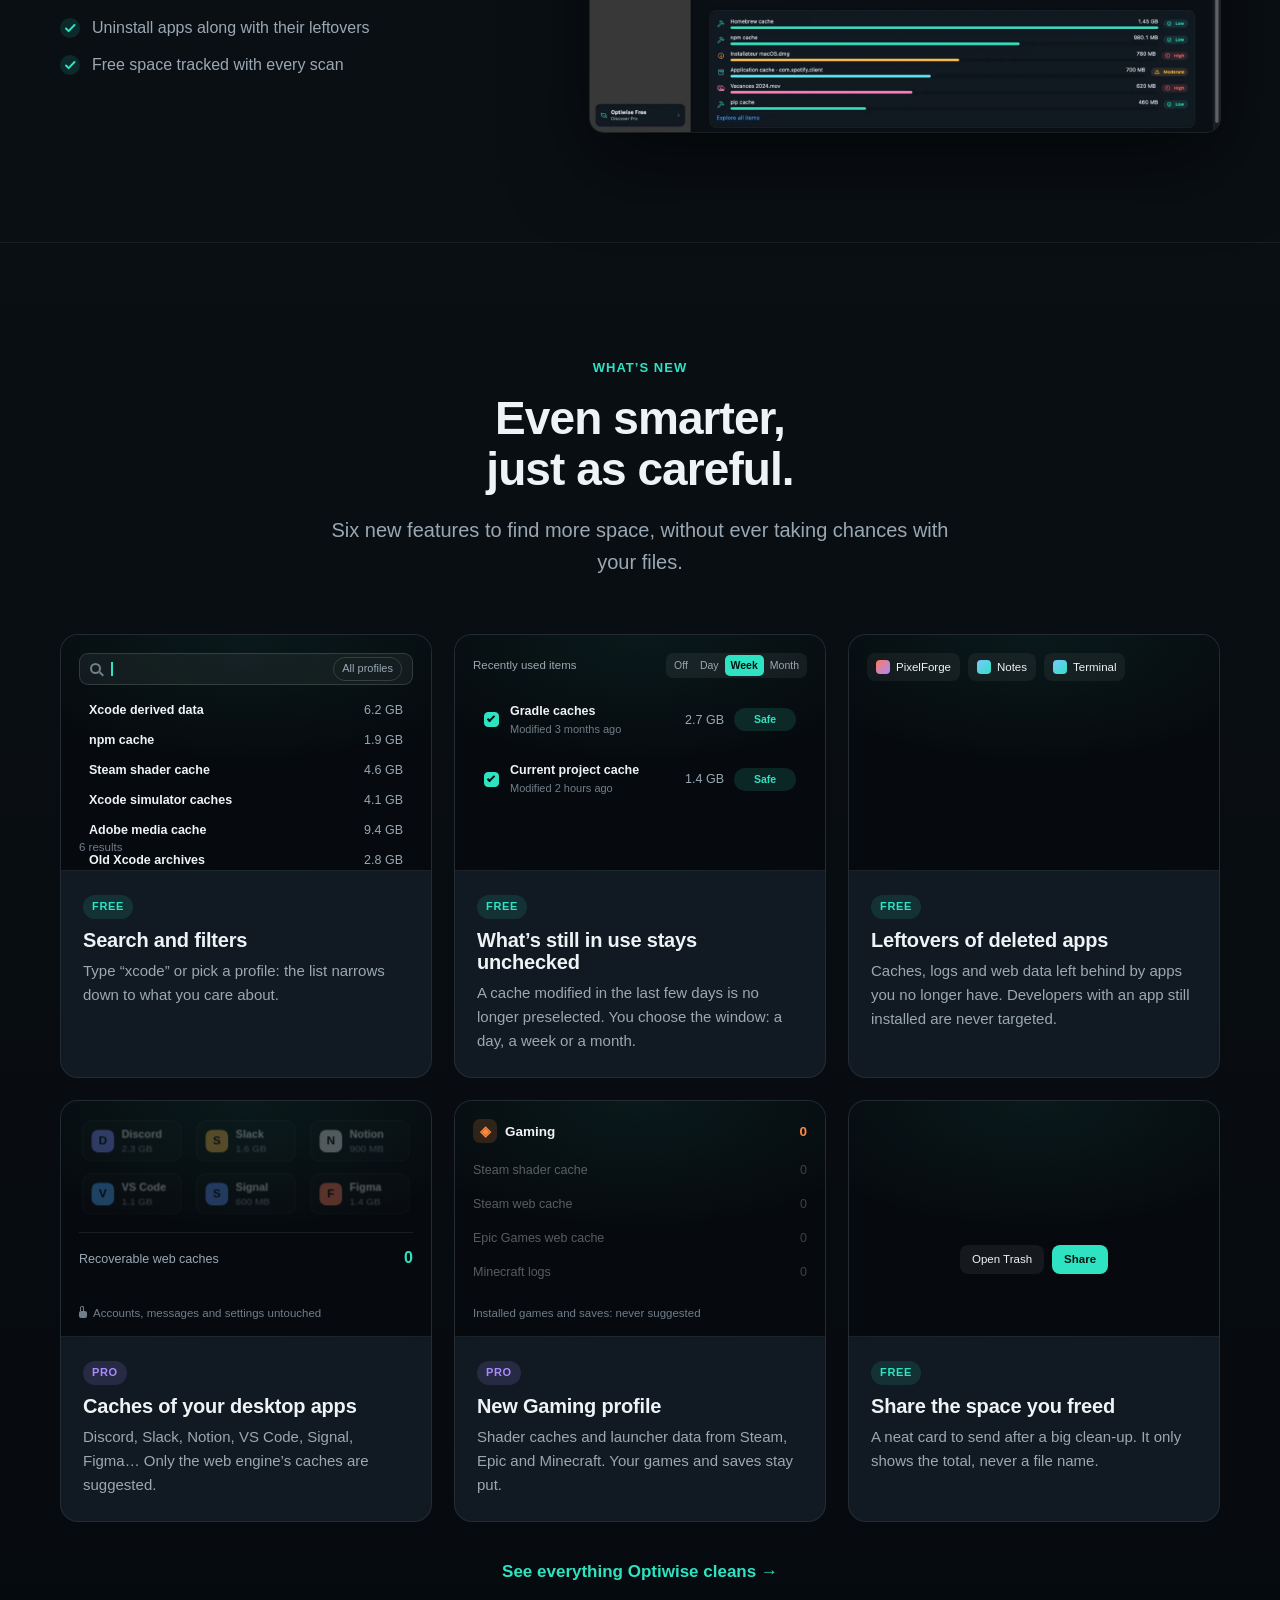
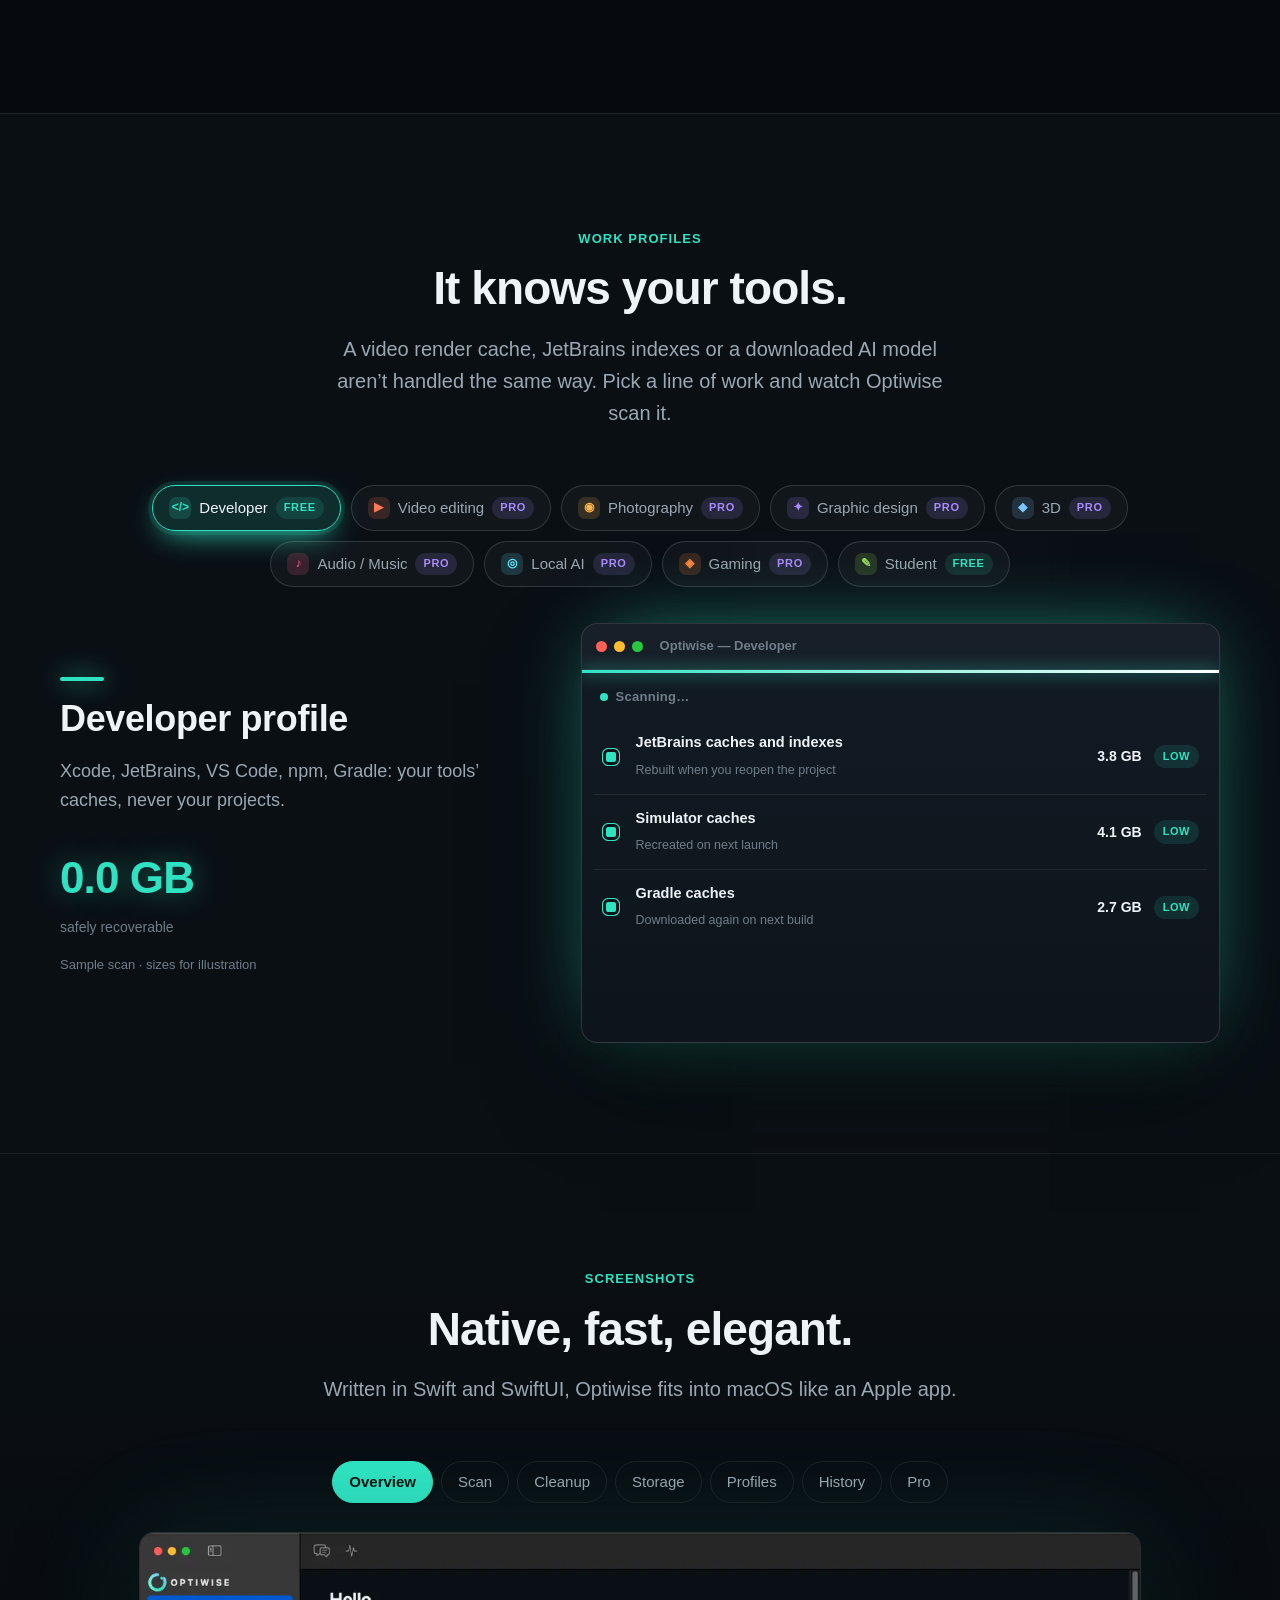
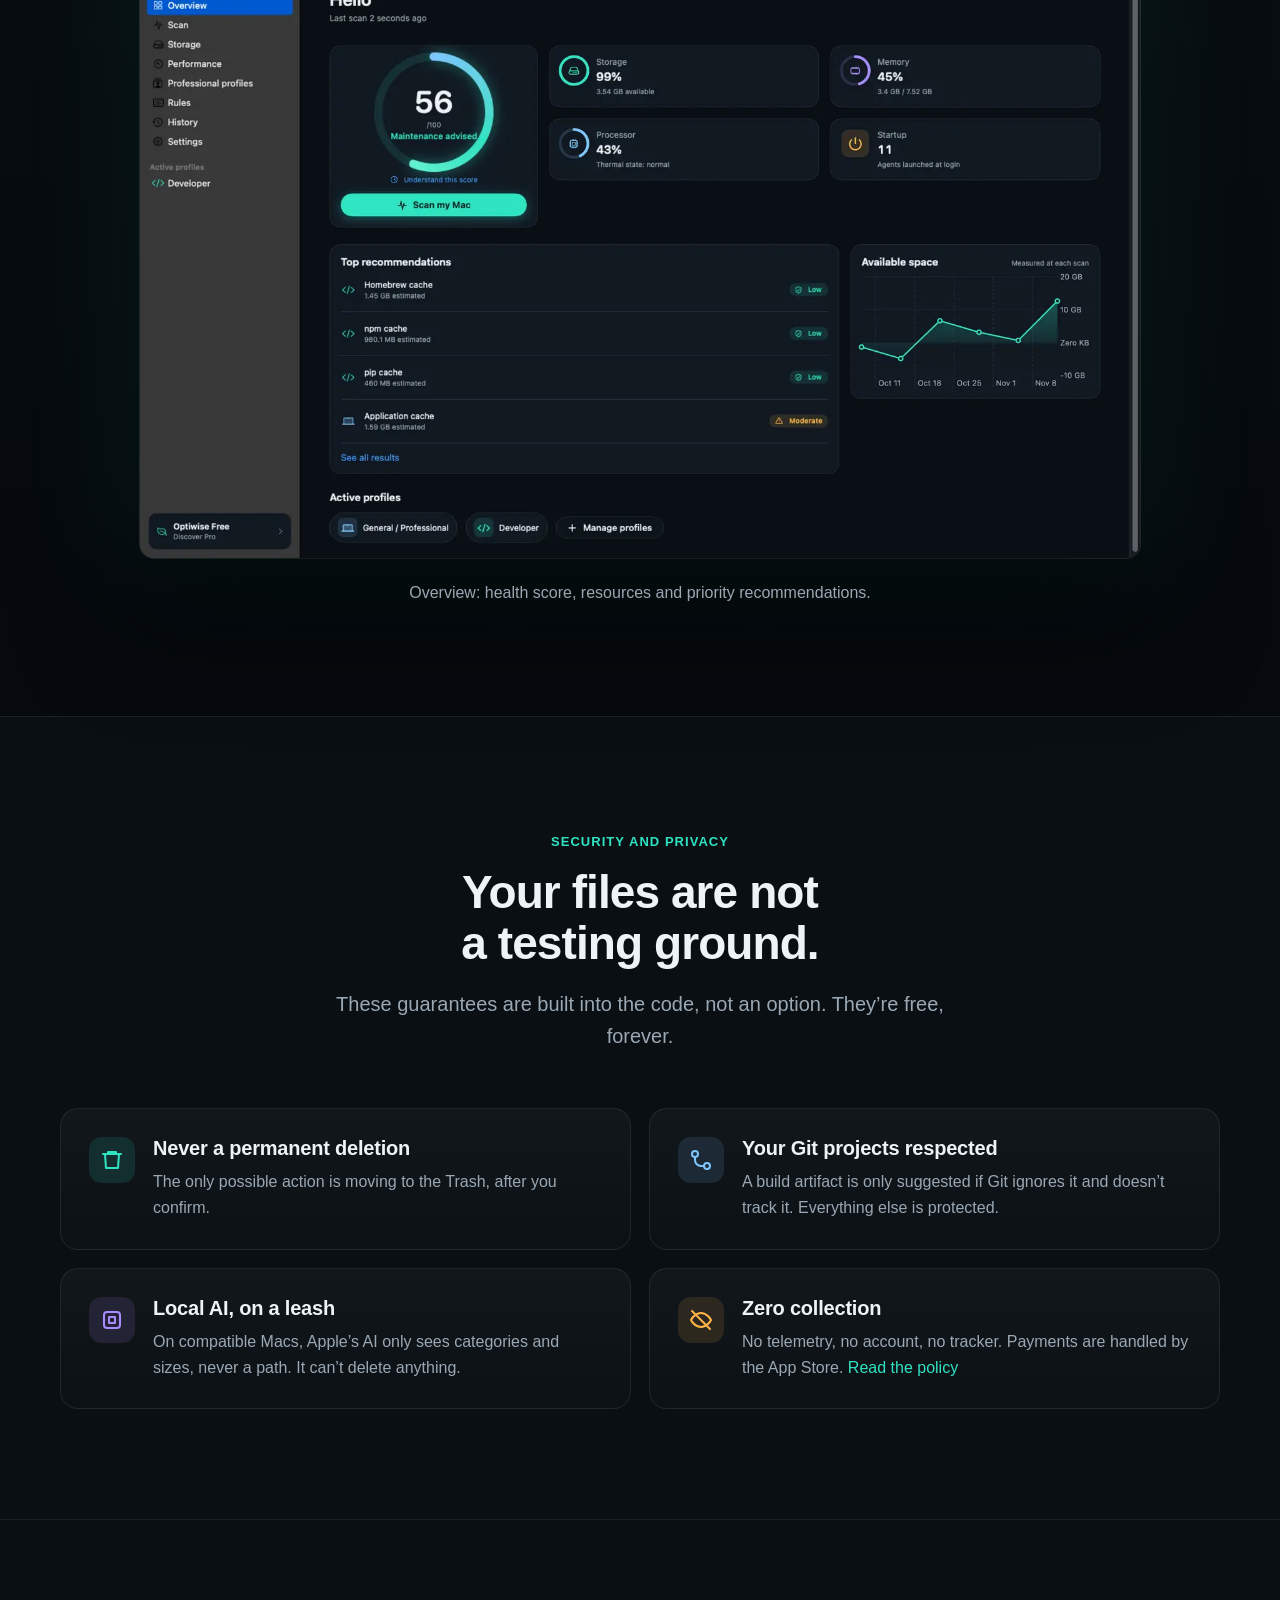
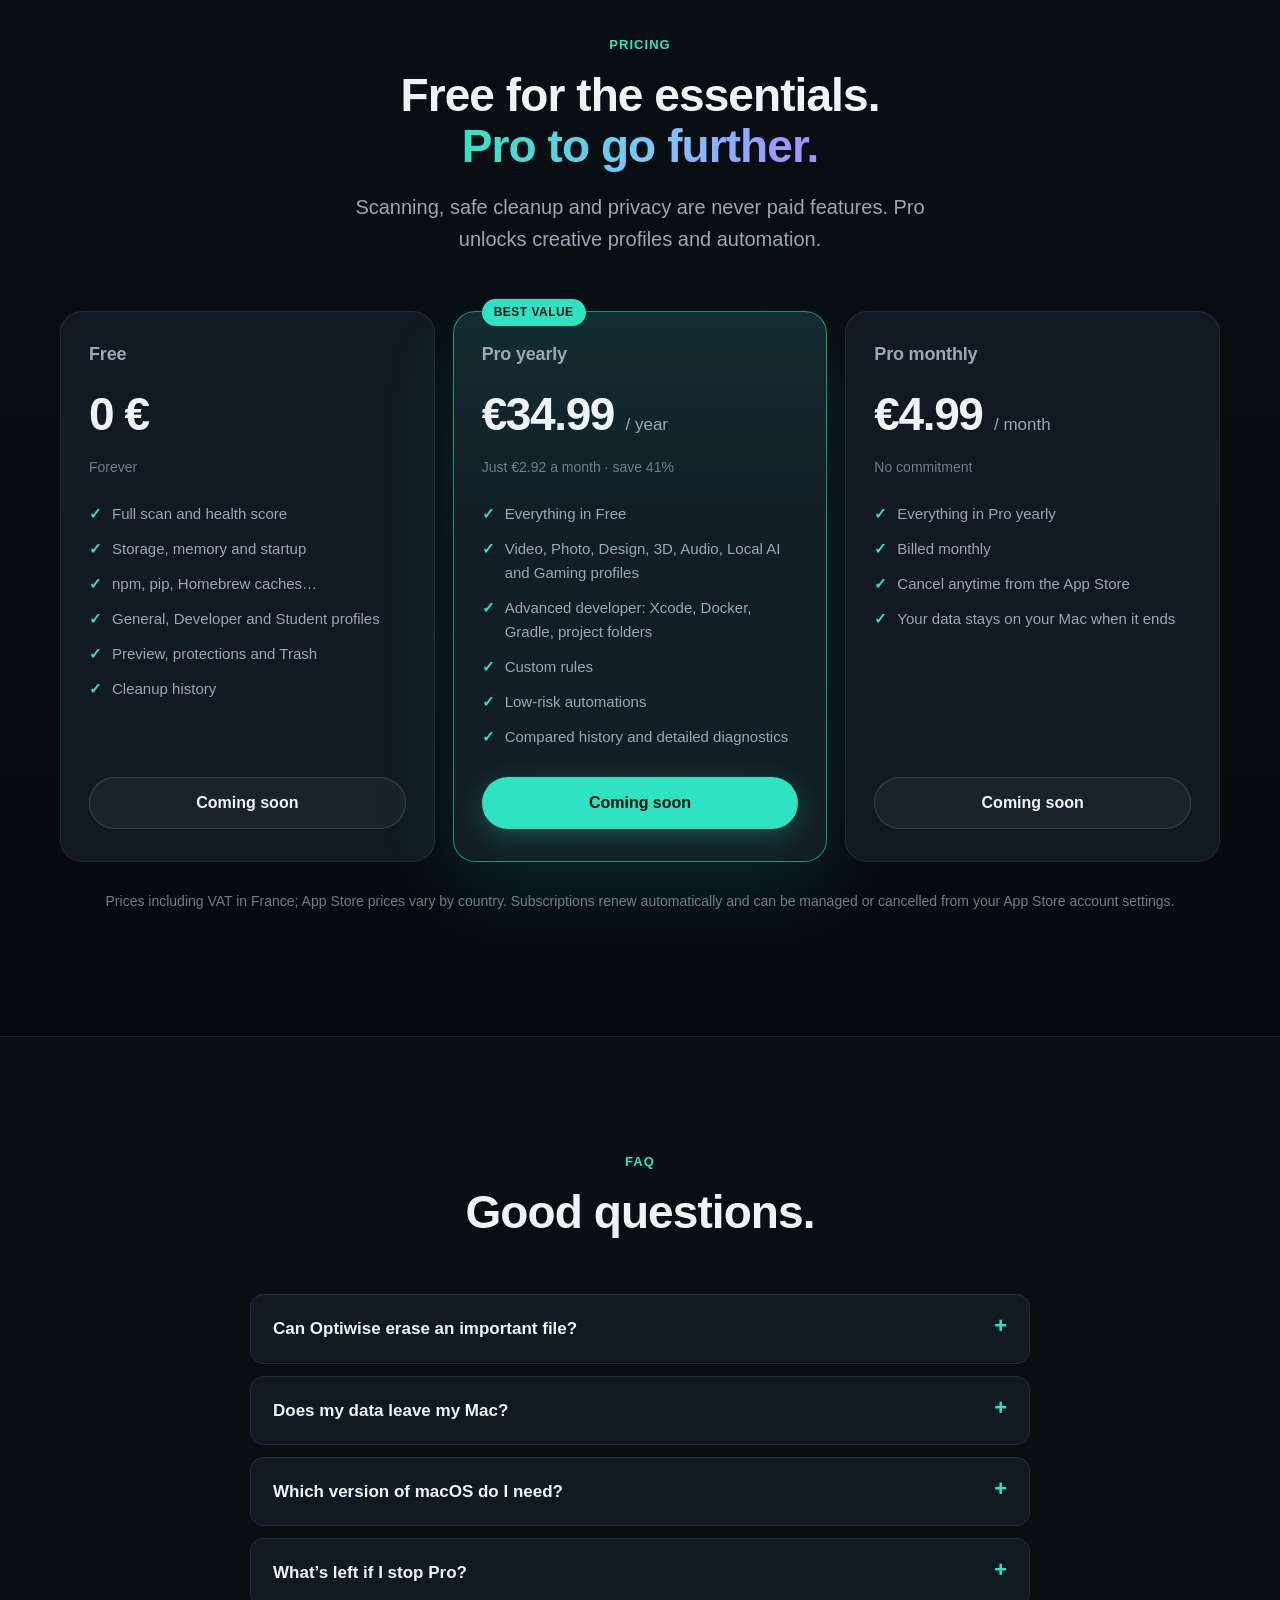
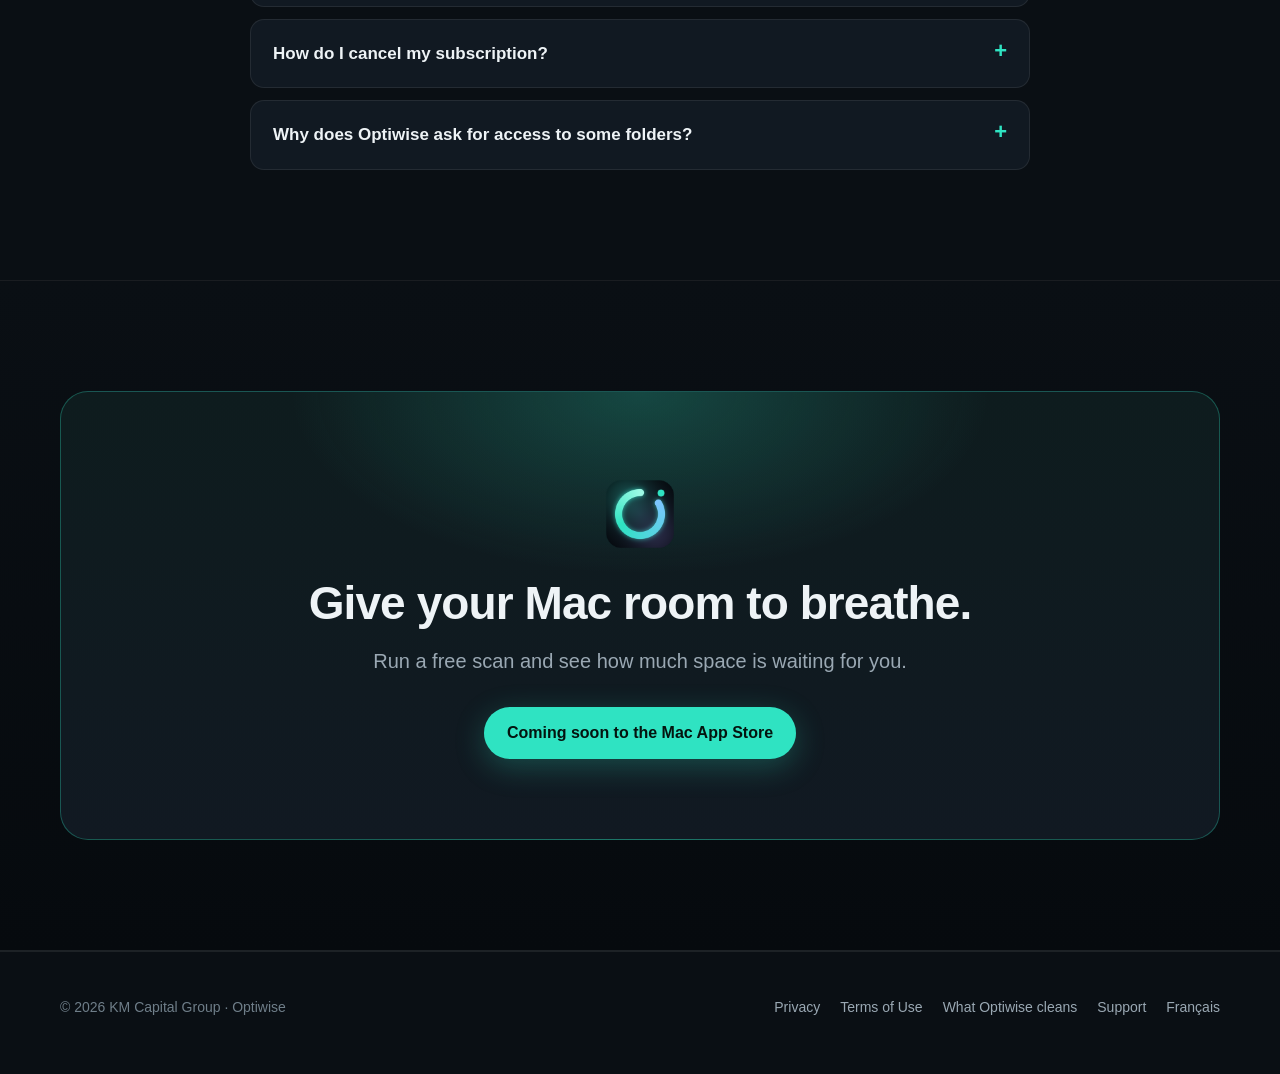
==== commit bc24aaf4: "Section Nouveautés animée, profil Jeux dans la démo des profils [skip ci] Co-Authored-By: Claude Opu" ====
--- a/index.html
+++ b/index.html
@@ -192,8 +192,46 @@
     </div>
   </section>
 
+  <!-- Nouveautés -->
+  <section class="alt" id="nouveautes">
+    <div class="wrap">
+      <div class="section-head center reveal">
+        <span class="eyebrow">Nouveautés</span>
+        <h2>Encore plus malin,<br>toujours aussi prudent.</h2>
+        <p class="lead">Six nouveautés pour trouver plus d’espace, sans jamais prendre de risque avec vos fichiers.</p>
+      </div>
+      <div class="nf-cards">
+        <article class="nf-card-wrap reveal" data-nf="search">
+          <div class="nf-stage" aria-hidden="true"></div>
+          <div class="nf-text"><span class="nf-plan">Gratuit</span><h3>Recherche et filtres</h3><p>Tapez « xcode » ou choisissez un profil : la liste se réduit à ce qui vous intéresse.</p></div>
+        </article>
+        <article class="nf-card-wrap reveal" data-nf="recent">
+          <div class="nf-stage" aria-hidden="true"></div>
+          <div class="nf-text"><span class="nf-plan">Gratuit</span><h3>Ce qui sert encore reste décoché</h3><p>Un cache modifié dans les derniers jours n’est plus présélectionné. Vous choisissez la durée : un jour, une semaine ou un mois.</p></div>
+        </article>
+        <article class="nf-card-wrap reveal" data-nf="orphans">
+          <div class="nf-stage" aria-hidden="true"></div>
+          <div class="nf-text"><span class="nf-plan">Gratuit</span><h3>Restes d’applications supprimées</h3><p>Caches, journaux et données web laissés par des apps que vous n’avez plus. Les éditeurs encore installés ne sont jamais visés.</p></div>
+        </article>
+        <article class="nf-card-wrap reveal" data-nf="apps">
+          <div class="nf-stage" aria-hidden="true"></div>
+          <div class="nf-text"><span class="nf-plan pro">Pro</span><h3>Caches de vos applications de bureau</h3><p>Discord, Slack, Notion, VS Code, Signal, Figma… Seuls les caches du moteur web sont proposés.</p></div>
+        </article>
+        <article class="nf-card-wrap reveal" data-nf="gaming">
+          <div class="nf-stage" aria-hidden="true"></div>
+          <div class="nf-text"><span class="nf-plan pro">Pro</span><h3>Nouveau profil Jeux</h3><p>Caches de shaders et données des lanceurs Steam, Epic et Minecraft. Vos jeux et vos sauvegardes restent en place.</p></div>
+        </article>
+        <article class="nf-card-wrap reveal" data-nf="share">
+          <div class="nf-stage" aria-hidden="true"></div>
+          <div class="nf-text"><span class="nf-plan">Gratuit</span><h3>Partagez l’espace libéré</h3><p>Une jolie carte à envoyer après un grand ménage. Elle n’affiche que le total, jamais un nom de fichier.</p></div>
+        </article>
+      </div>
+      <p class="center nf-more reveal"><a href="nettoyage/">Voir tout ce qu’Optiwise nettoie →</a></p>
+    </div>
+  </section>
+
   <!-- Profils -->
-  <section class="alt" id="profils">
+  <section id="profils">
     <div class="wrap">
       <div class="section-head center reveal">
         <span class="eyebrow">Profils métiers</span>
@@ -205,7 +243,7 @@
   </section>
 
   <!-- Galerie -->
-  <section id="galerie">
+  <section class="alt" id="galerie">
     <div class="wrap">
       <div class="section-head center reveal">
         <span class="eyebrow">En images</span>
@@ -231,7 +269,7 @@
   </section>
 
   <!-- Sécurité et confidentialité -->
-  <section id="securite" class="alt">
+  <section id="securite">
     <div class="wrap">
       <div class="section-head center reveal">
         <span class="eyebrow">Sécurité et confidentialité</span>
@@ -260,7 +298,7 @@
   </section>
 
   <!-- Tarifs -->
-  <section id="tarifs">
+  <section class="alt" id="tarifs">
     <div class="wrap">
       <div class="section-head center reveal">
         <span class="eyebrow">Tarifs</span>
@@ -289,7 +327,7 @@
           <div class="price-note">Soit 2,92 € par mois · 41 % d’économie</div>
           <ul>
             <li>Tout ce qui est inclus dans Free</li>
-            <li>Profils Vidéo, Photo, Design, 3D, Audio et IA locale</li>
+            <li>Profils Vidéo, Photo, Design, 3D, Audio, IA locale et Jeux</li>
             <li>Développeur avancé : Xcode, Docker, Gradle, dossiers de projets</li>
             <li>Règles personnalisées</li>
             <li>Automatisations à faible risque</li>
@@ -315,7 +353,7 @@
   </section>
 
   <!-- FAQ -->
-  <section id="faq" class="alt">
+  <section id="faq">
     <div class="wrap">
       <div class="section-head center reveal">
         <span class="eyebrow">Questions fréquentes</span>
@@ -351,7 +389,7 @@
   </section>
 
   <!-- Appel final -->
-  <section>
+  <section class="alt">
     <div class="wrap">
       <div class="cta-final reveal">
         <img src="assets/icone.png" alt="" width="84" height="84">
@@ -404,6 +442,7 @@
   }));
 </script>
 <script src="assets/demo.js" defer></script>
+  <script src="assets/features.js" defer></script>
   <script src="assets/profiles.js" defer></script>
 </body>
 </html>
--- a/assets/style.css
+++ b/assets/style.css
@@ -508,3 +508,102 @@
 .cat-never li { padding: 12px 16px 12px 42px; border-radius: 12px; background: rgba(255,107,107,.06); border: 1px solid rgba(255,107,107,.18); position: relative; font-size: 14.5px; }
 .cat-never li::before { content: "🛡"; position: absolute; left: 14px; top: 11px; }
 @media (max-width: 620px) { .cat-stats { grid-template-columns: 1fr; } .cat-grid, .cat-tools, .cat-never { grid-template-columns: 1fr; } }
+
+/* Nouveautés : mini-démos animées */
+.nf-cards { display: grid; grid-template-columns: repeat(3, minmax(0, 1fr)); gap: 22px; margin-top: 8px; }
+.nf-card-wrap { background: var(--surface); border: 1px solid var(--stroke); border-radius: var(--radius); overflow: hidden; display: flex; flex-direction: column; transition: border-color .3s, transform .3s; }
+.nf-card-wrap:hover { border-color: var(--stroke-strong); transform: translateY(-3px); }
+.nf-text { padding: 20px 22px 24px; }
+.nf-text h3 { margin: 10px 0 8px; }
+.nf-text p { margin: 0; color: var(--text-2); font-size: 15px; }
+.nf-plan { display: inline-block; font-size: 11px; font-weight: 700; letter-spacing: .06em; text-transform: uppercase; padding: 3px 9px; border-radius: 999px; background: var(--accent-soft); color: var(--accent); }
+.nf-plan.pro { background: rgba(168,139,255,.15); color: var(--violet); }
+.nf-more { margin-top: 36px; font-weight: 600; }
+
+.nf-stage { position: relative; height: 236px; padding: 18px; background: radial-gradient(120% 90% at 50% 0%, rgba(47,227,194,.07), transparent 60%), var(--bg-deep); border-bottom: 1px solid var(--stroke); font-size: 12.5px; color: var(--text); overflow: hidden; transition: opacity .45s; }
+.nf-stage.fade { opacity: 0; }
+.nf-stage b { font-weight: 600; }
+.nf-stage small { color: var(--text-3); font-size: 11px; }
+.nf-foot { position: absolute; left: 18px; right: 18px; bottom: 14px; color: var(--text-3); font-size: 11.5px; transition: opacity .4s, transform .4s; }
+
+.nf-rows { display: flex; flex-direction: column; }
+.nf-row { display: flex; justify-content: space-between; gap: 10px; align-items: center; padding: 5px 10px; border-radius: 8px; max-height: 40px; opacity: 0; transform: translateY(6px); transition: opacity .35s, transform .35s, max-height .45s, padding .45s, background .35s; overflow: hidden; }
+.nf-row.in { opacity: 1; transform: none; }
+.nf-row.out { opacity: 0; max-height: 0; padding-top: 0; padding-bottom: 0; }
+.nf-row.hit { background: var(--accent-soft); }
+.nf-row span { color: var(--text-2); font-variant-numeric: tabular-nums; white-space: nowrap; }
+.nf-row b { overflow: hidden; text-overflow: ellipsis; white-space: nowrap; }
+.nf-row small { display: block; }
+
+.nf-bar { display: flex; align-items: center; gap: 8px; height: 32px; padding: 0 10px; margin-bottom: 10px; border-radius: 9px; background: rgba(255,255,255,.05); border: 1px solid var(--stroke-strong); }
+.nf-glass { width: 11px; height: 11px; border: 2px solid var(--text-3); border-radius: 50%; position: relative; flex: none; }
+.nf-glass::after { content: ""; position: absolute; width: 5px; height: 2px; background: var(--text-3); right: -5px; bottom: -3px; transform: rotate(45deg); }
+.nf-q { color: var(--text); font-weight: 500; }
+.nf-caret { width: 1.5px; height: 14px; background: var(--accent); margin-left: -6px; animation: nf-blink 1s steps(1) infinite; }
+.nf-pill { margin-left: auto; font-size: 11px; color: var(--text-2); padding: 2px 8px; border-radius: 999px; border: 1px solid var(--stroke-strong); white-space: nowrap; }
+@keyframes nf-blink { 50% { opacity: 0; } }
+
+.nf-setting { display: flex; justify-content: space-between; align-items: center; gap: 8px; margin-bottom: 14px; color: var(--text-2); font-size: 11.5px; }
+.nf-seg { display: inline-flex; border-radius: 7px; background: rgba(255,255,255,.06); padding: 2px; }
+.nf-seg i { font-style: normal; padding: 2px 6px; border-radius: 5px; font-size: 10.5px; }
+.nf-seg i.nf-on { background: var(--accent); color: var(--on-accent); font-weight: 600; }
+.nf-item { display: grid; grid-template-columns: 16px 1fr auto 62px; gap: 10px; align-items: center; padding: 8px 10px; border-radius: 10px; border: 1px solid transparent; transition: border-color .4s, background .4s; }
+.nf-item + .nf-item { margin-top: 4px; }
+.nf-item small { display: block; }
+.nf-item > span { color: var(--text-2); font-variant-numeric: tabular-nums; }
+.nf-item em { font-style: normal; text-align: center; font-size: 10.5px; font-weight: 600; padding: 3px 6px; border-radius: 999px; background: rgba(47,227,194,.13); color: var(--accent); transition: background .3s, color .3s; }
+.nf-item.flag { border-color: rgba(255,181,71,.4); background: rgba(255,181,71,.06); }
+.nf-item.flag em { background: rgba(255,181,71,.15); color: var(--warning); }
+.nf-item.flag .nf-when { color: var(--warning); }
+.nf-box { width: 15px; height: 15px; border-radius: 4px; border: 1.5px solid var(--text-3); position: relative; transition: background .25s, border-color .25s; }
+.nf-box.on { background: var(--accent); border-color: var(--accent); }
+.nf-box.on::after { content: ""; position: absolute; left: 4px; top: 1px; width: 4px; height: 8px; border: solid var(--on-accent); border-width: 0 2px 2px 0; transform: rotate(45deg); }
+.nf-note { margin-top: 12px; padding: 8px 10px; border-radius: 9px; background: rgba(255,181,71,.08); color: var(--warning); font-size: 11.5px; opacity: 0; transform: translateY(6px); transition: opacity .4s, transform .4s; }
+.nf-note.in { opacity: 1; transform: none; }
+
+.nf-apps { display: flex; gap: 8px; margin-bottom: 8px; }
+.nf-app { display: inline-flex; align-items: center; gap: 6px; padding: 5px 9px; border-radius: 8px; background: rgba(255,255,255,.05); font-size: 11.5px; transition: opacity .6s, transform .6s, filter .6s; }
+.nf-app i { width: 14px; height: 14px; border-radius: 4px; background: linear-gradient(135deg, #FF7A59, #A88BFF); }
+.nf-app.nf-keep i { background: linear-gradient(135deg, #7CC6FF, #2FE3C2); }
+.nf-app.drop { opacity: 0; transform: translateY(14px) scale(.85); filter: blur(2px); }
+.nf-gone { color: var(--text-3); font-size: 11px; margin-bottom: 6px; opacity: 0; transition: opacity .4s; }
+.nf-gone.in { opacity: 1; }
+.nf-tag { color: var(--warning); opacity: 0; transform: translateY(6px); }
+.nf-tag.in { opacity: 1; transform: none; }
+
+.nf-head { display: flex; align-items: center; gap: 8px; font-weight: 600; font-size: 13.5px; margin-bottom: 12px; }
+.nf-glyph { display: grid; place-items: center; width: 24px; height: 24px; border-radius: 7px; background: rgba(255,138,61,.16); color: #FF8A3D; }
+.nf-head .nf-total { margin-left: auto; color: #FF8A3D; font-variant-numeric: tabular-nums; }
+.nf-meter { position: relative; display: flex; justify-content: space-between; padding: 5px 0 9px; opacity: .35; transition: opacity .3s; }
+.nf-meter.in { opacity: 1; }
+.nf-meter .nf-v { color: var(--text-2); font-variant-numeric: tabular-nums; }
+.nf-meter i { position: absolute; left: 0; bottom: 2px; height: 3px; width: 0; border-radius: 3px; background: linear-gradient(90deg, #FF8A3D, #FFB547); transition: width .5s ease-out; }
+.nf-meter.in i { width: var(--w); }
+
+.nf-grid { display: grid; grid-template-columns: repeat(3, 1fr); gap: 8px; }
+.nf-tile { display: grid; grid-template-columns: 24px 1fr; grid-template-rows: auto auto; column-gap: 8px; align-items: center; padding: 8px 9px; border-radius: 10px; background: rgba(255,255,255,.04); border: 1px solid var(--stroke); opacity: .35; transform: scale(.94); transition: opacity .35s, transform .35s, border-color .35s; }
+.nf-tile.in { opacity: 1; transform: none; border-color: color-mix(in srgb, var(--c) 45%, transparent); }
+.nf-tile i { grid-row: span 2; font-style: normal; display: grid; place-items: center; width: 24px; height: 24px; border-radius: 7px; font-weight: 700; color: #0A0F14; background: var(--c); }
+.nf-tile b { font-size: 11.5px; line-height: 1.2; white-space: nowrap; overflow: hidden; text-overflow: ellipsis; }
+.nf-tile span { font-size: 10.5px; line-height: 1.2; color: var(--text-2); font-variant-numeric: tabular-nums; }
+.nf-sum { display: flex; justify-content: space-between; align-items: baseline; margin-top: 16px; padding-top: 12px; border-top: 1px solid var(--stroke); color: var(--text-2); }
+.nf-sum b { color: var(--accent); font-size: 16px; font-variant-numeric: tabular-nums; }
+.nf-lock { display: inline-block; width: 8px; height: 7px; border-radius: 2px; background: var(--text-3); margin-right: 6px; position: relative; top: 1px; }
+.nf-lock::before { content: ""; position: absolute; left: 1px; top: -5px; width: 4px; height: 5px; border: 1.5px solid var(--text-3); border-bottom: 0; border-radius: 3px 3px 0 0; }
+
+.nf-card { position: relative; display: flex; flex-direction: column; align-items: center; gap: 2px; padding: 16px; border-radius: 14px; background: linear-gradient(135deg, #0F2A2A, #141B33 60%, #22183A); border: 1px solid var(--stroke-strong); opacity: 0; transform: translateY(10px) scale(.96); transition: opacity .5s, transform .5s; }
+.nf-card.in { opacity: 1; transform: none; }
+.nf-card small { color: var(--text-2); font-size: 11.5px; }
+.nf-big { font-size: 34px; line-height: 1.15; font-weight: 700; letter-spacing: -.02em; font-variant-numeric: tabular-nums; background: linear-gradient(100deg, var(--accent), var(--glacier)); -webkit-background-clip: text; background-clip: text; color: transparent; }
+.nf-ring { position: absolute; left: 14px; top: 14px; width: 18px; height: 18px; border-radius: 50%; border: 3px solid var(--accent); border-right-color: transparent; }
+.nf-actions { display: flex; justify-content: center; gap: 8px; margin-top: 12px; }
+.nf-btn { padding: 5px 12px; border-radius: 8px; background: rgba(255,255,255,.06); font-size: 11.5px; transition: transform .15s, box-shadow .3s; }
+.nf-share { background: var(--accent); color: var(--on-accent); font-weight: 600; }
+.nf-share.press { transform: scale(.94); box-shadow: 0 0 0 6px rgba(47,227,194,.18); }
+.nf-sheet { display: flex; justify-content: center; gap: 6px; margin-top: 10px; opacity: 0; transform: translateY(8px); transition: opacity .4s, transform .4s; }
+.nf-sheet.in { opacity: 1; transform: none; }
+.nf-sheet i { font-style: normal; font-size: 10.5px; padding: 3px 8px; border-radius: 999px; border: 1px solid var(--stroke-strong); color: var(--text-2); }
+
+@media (max-width: 980px) { .nf-cards { grid-template-columns: repeat(2, minmax(0, 1fr)); } }
+@media (max-width: 640px) { .nf-cards { grid-template-columns: minmax(0, 1fr); } .nf-stage { height: 262px; } }
+@media (prefers-reduced-motion: reduce) { .nf-caret { animation: none; } }
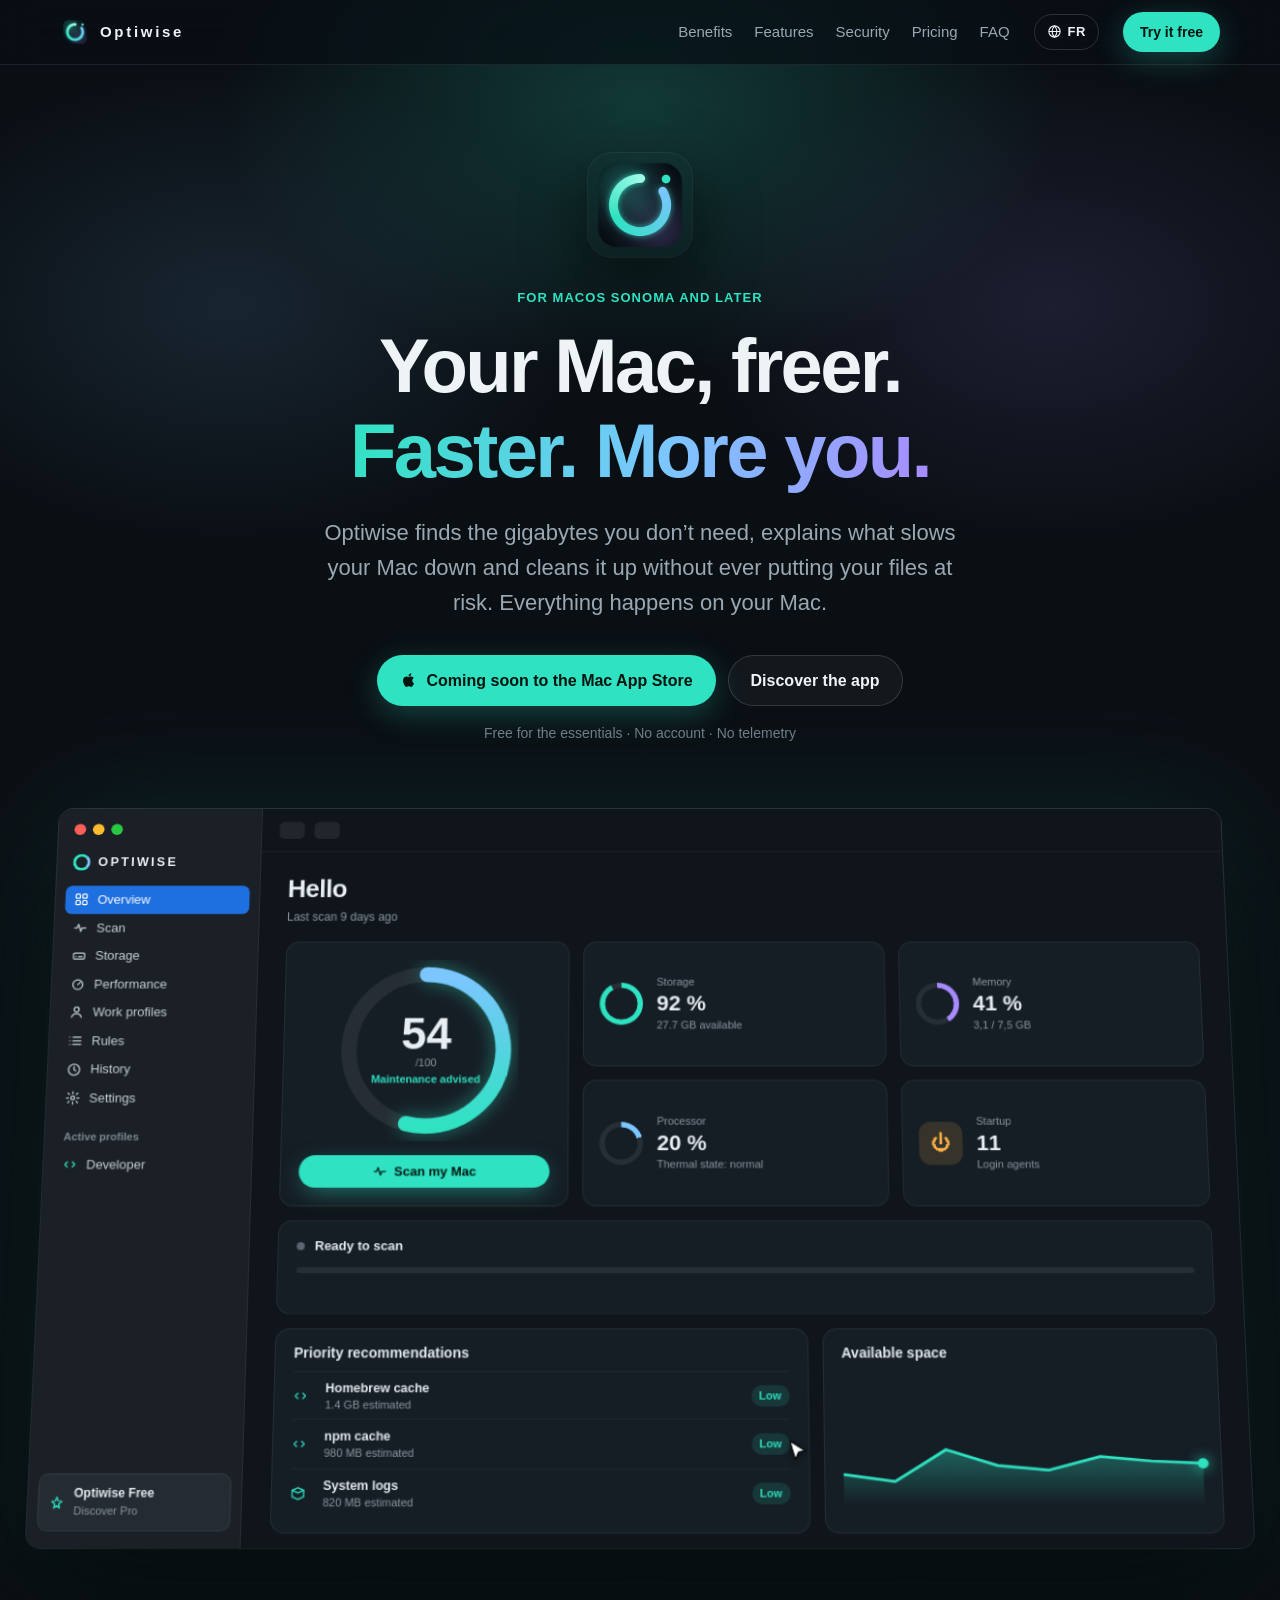
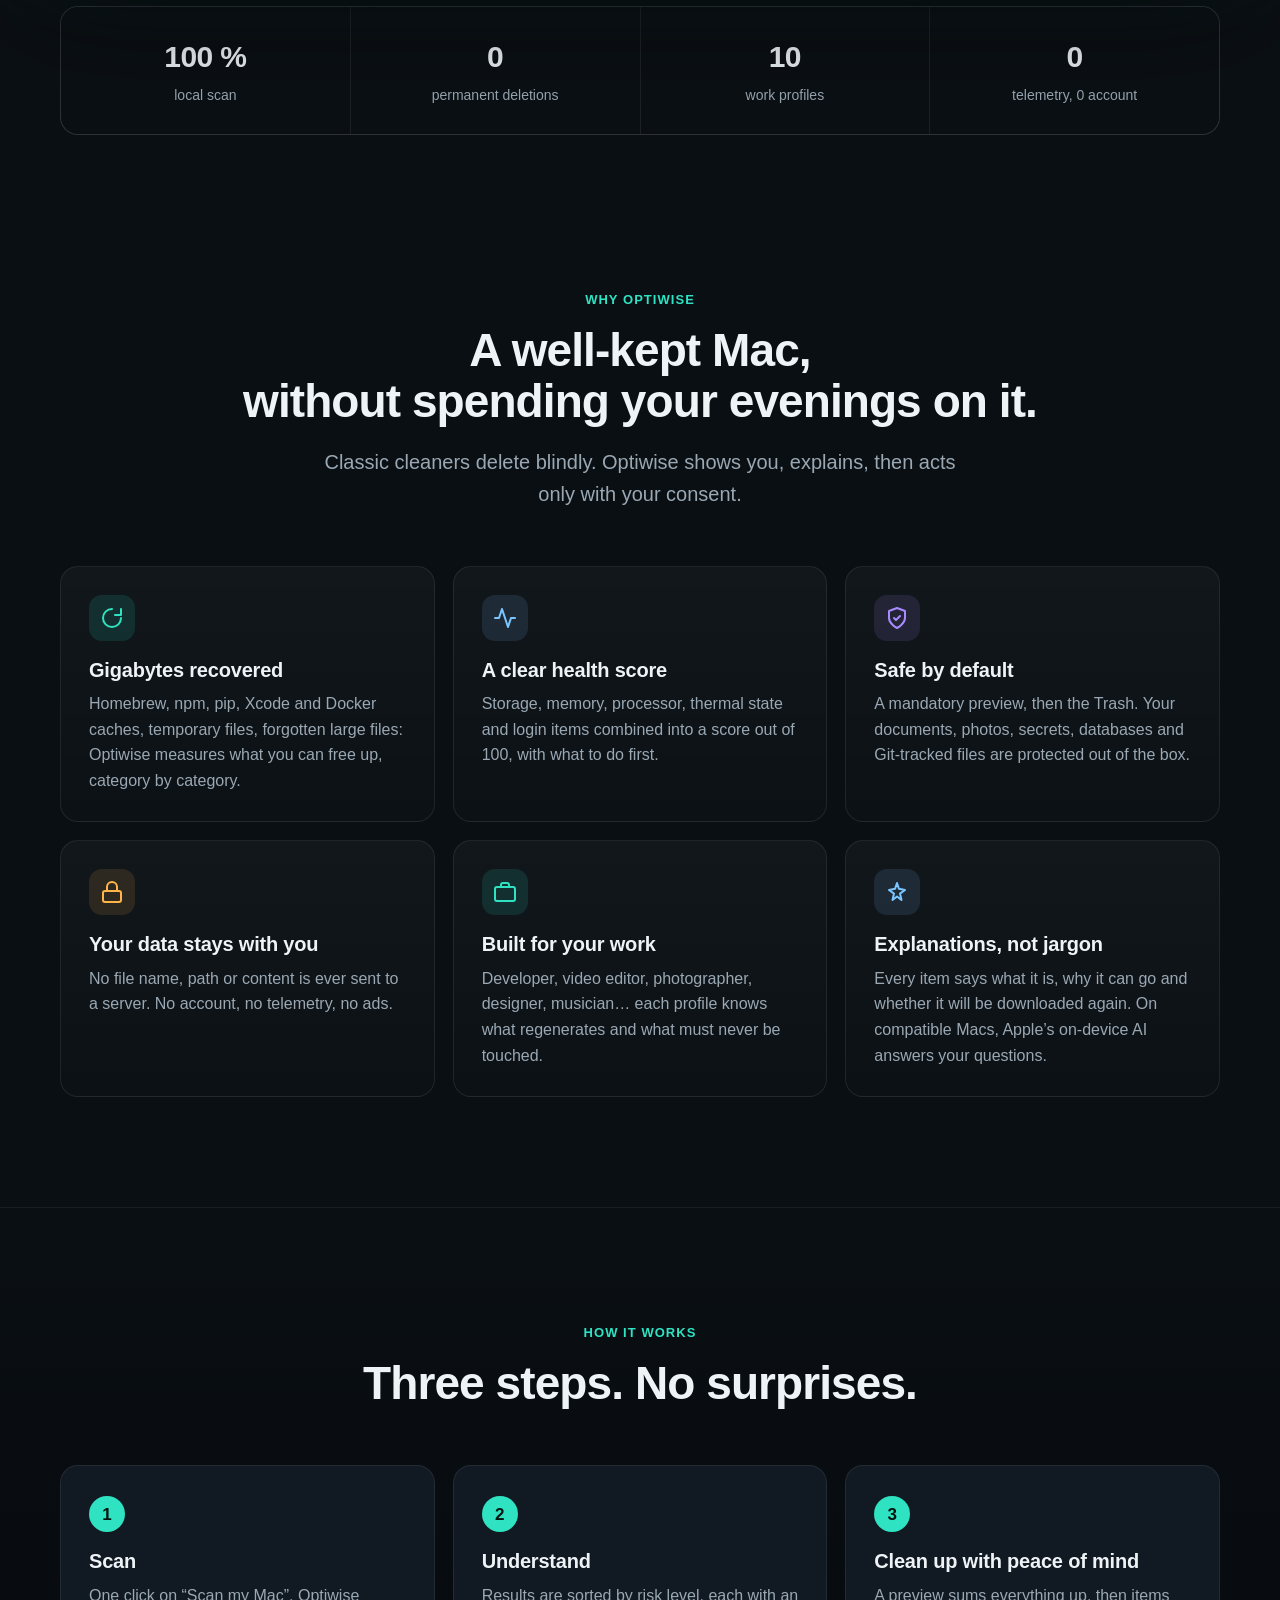
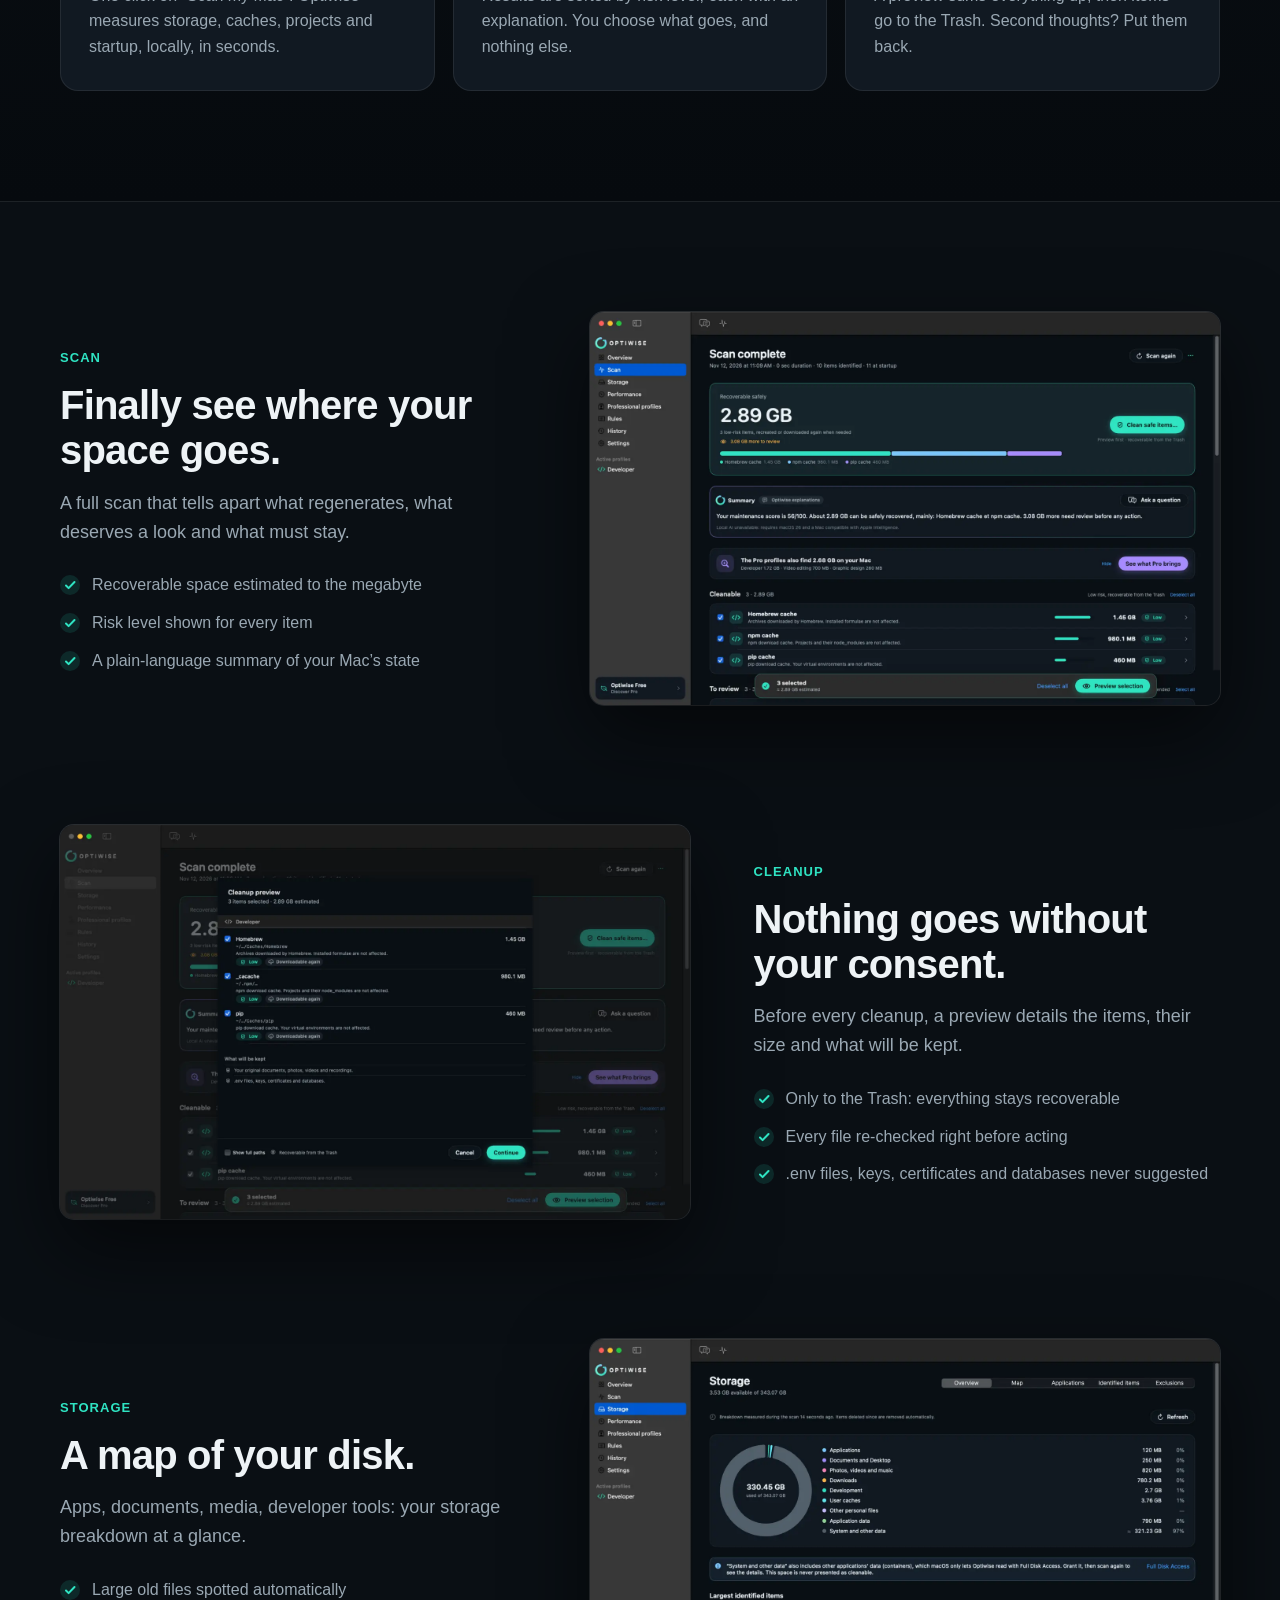
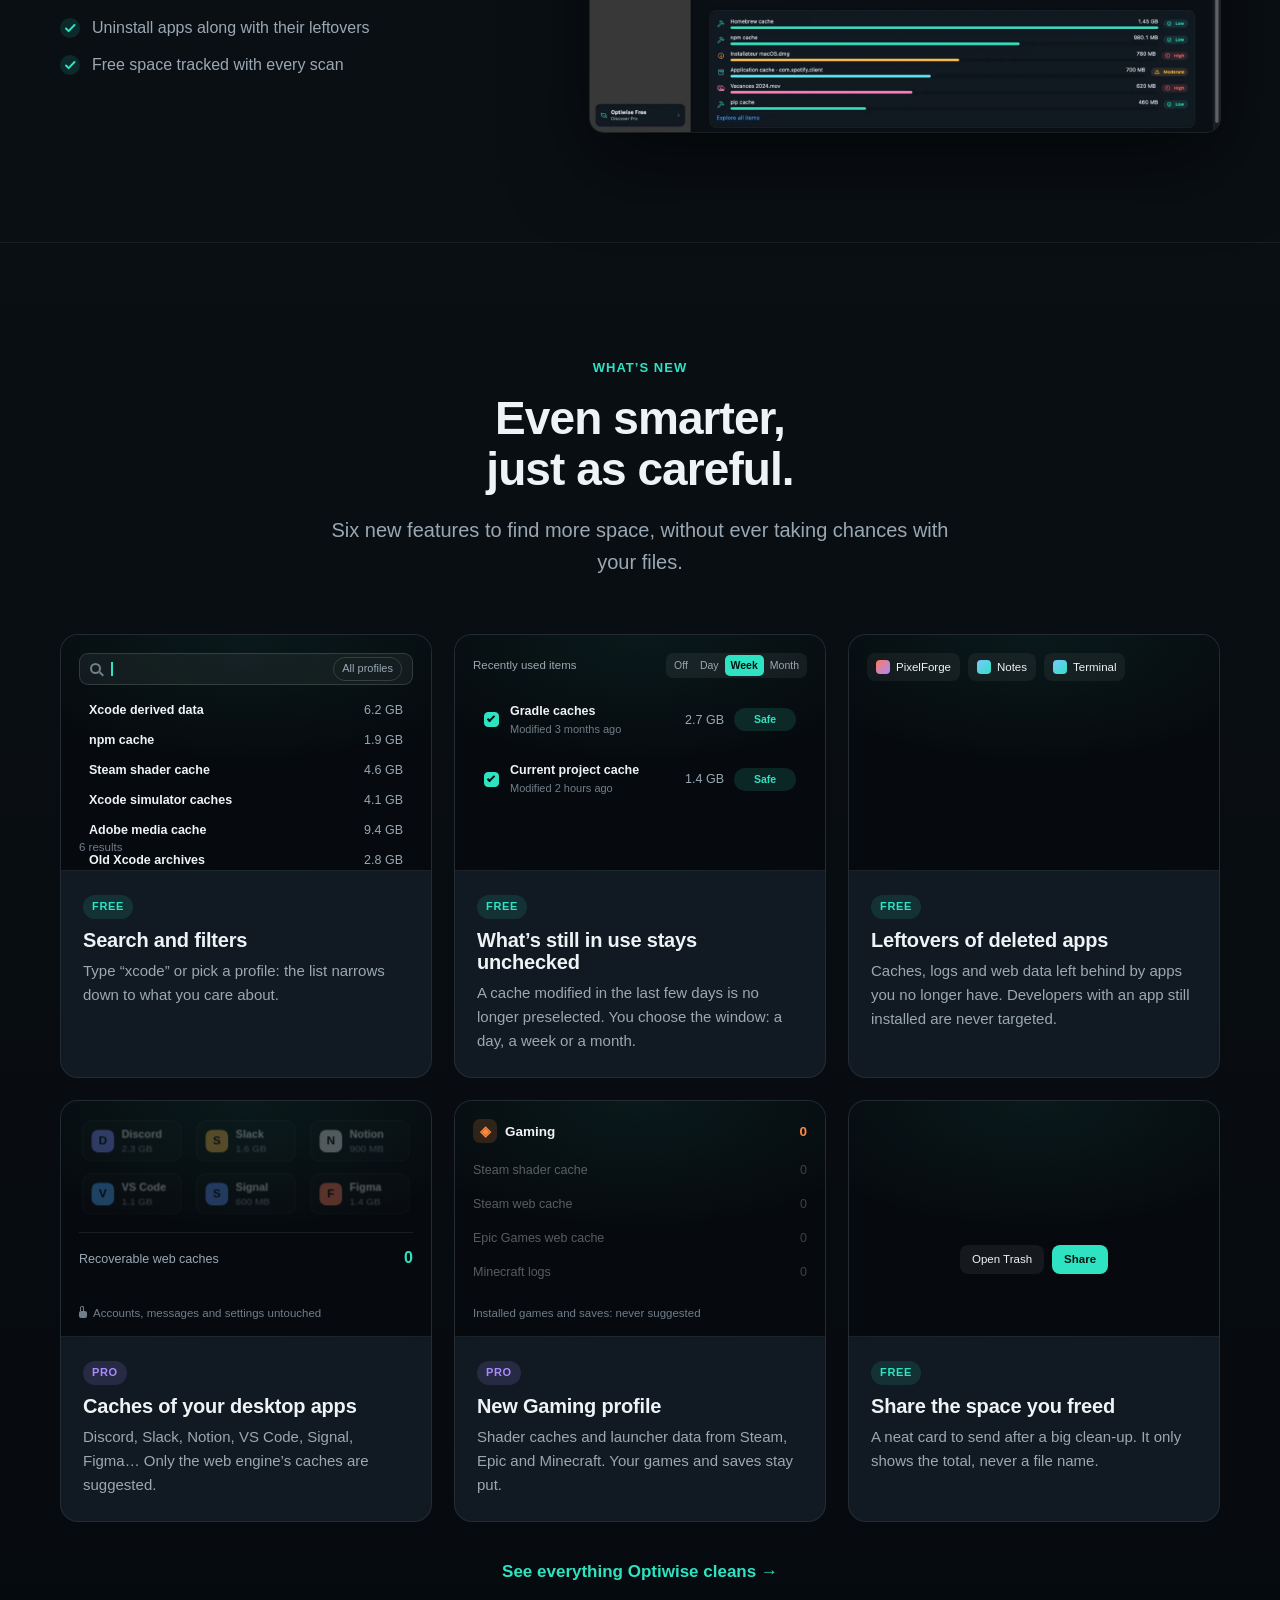
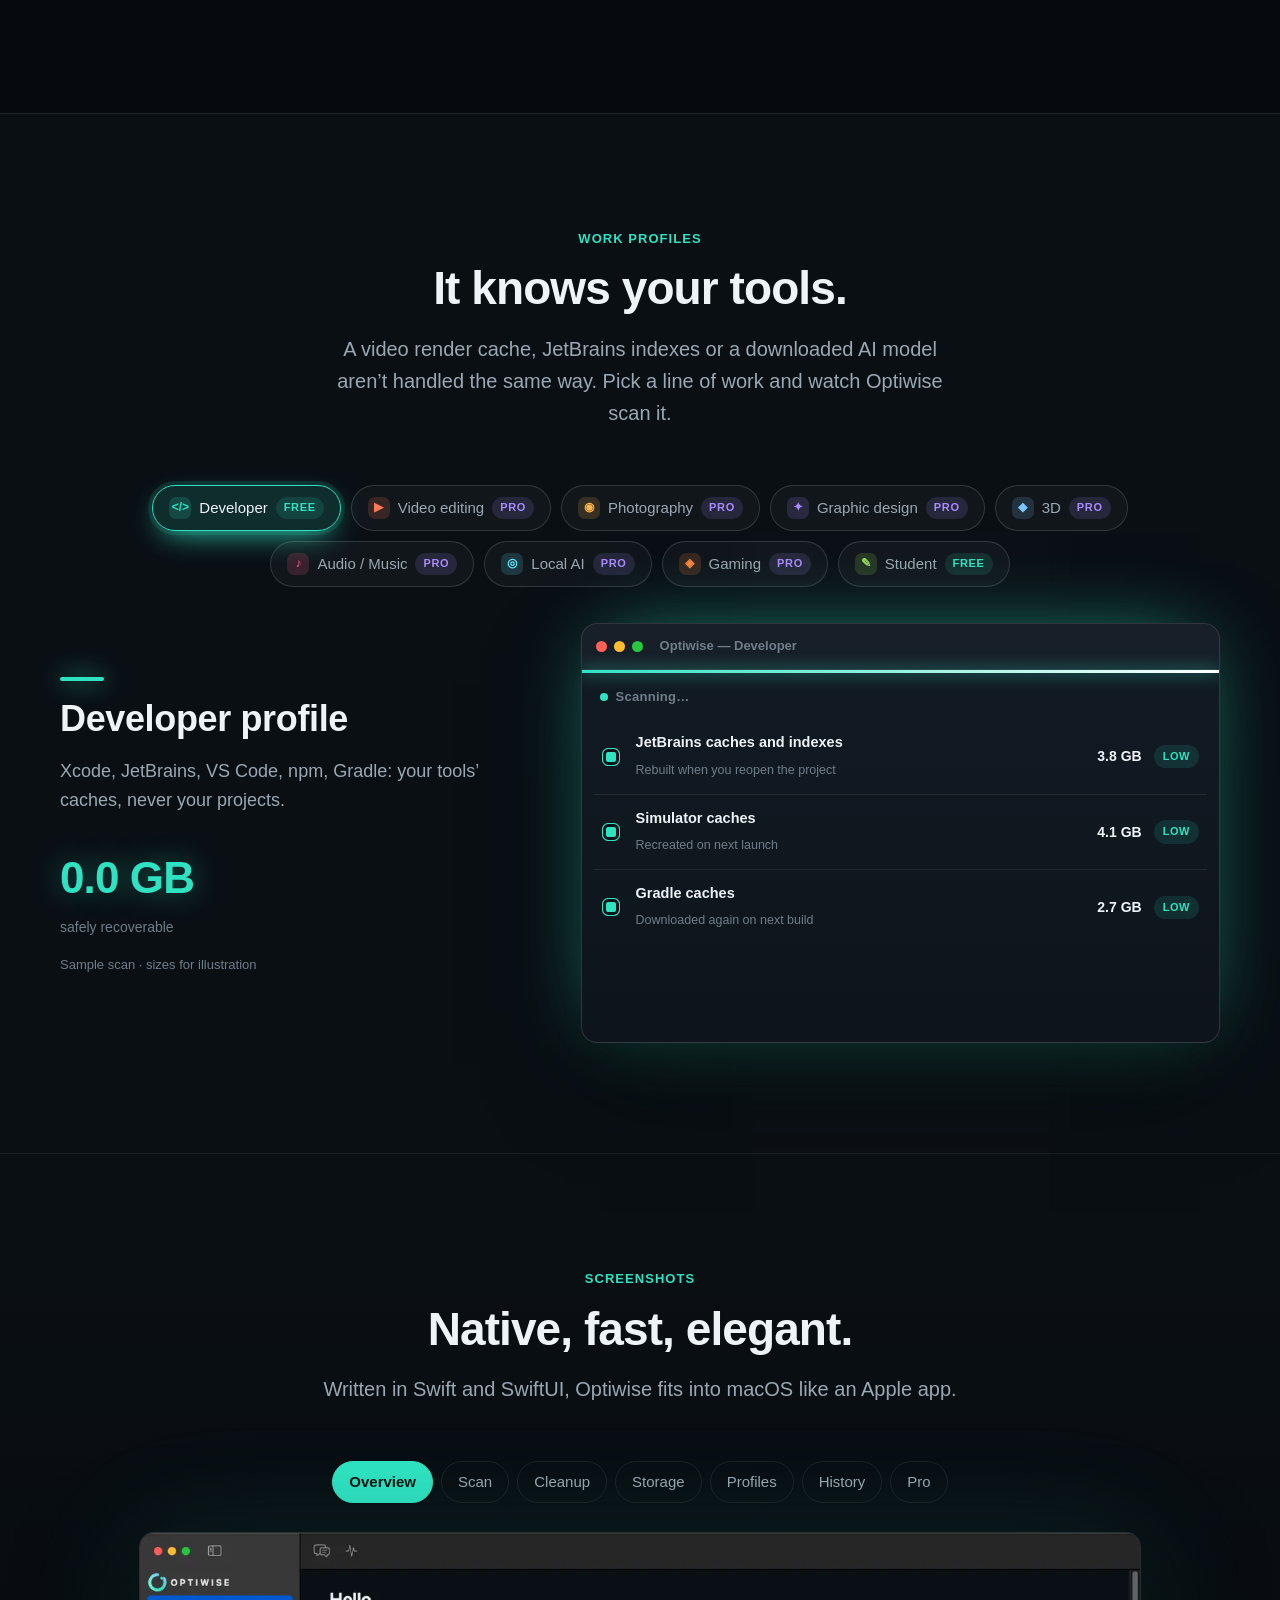
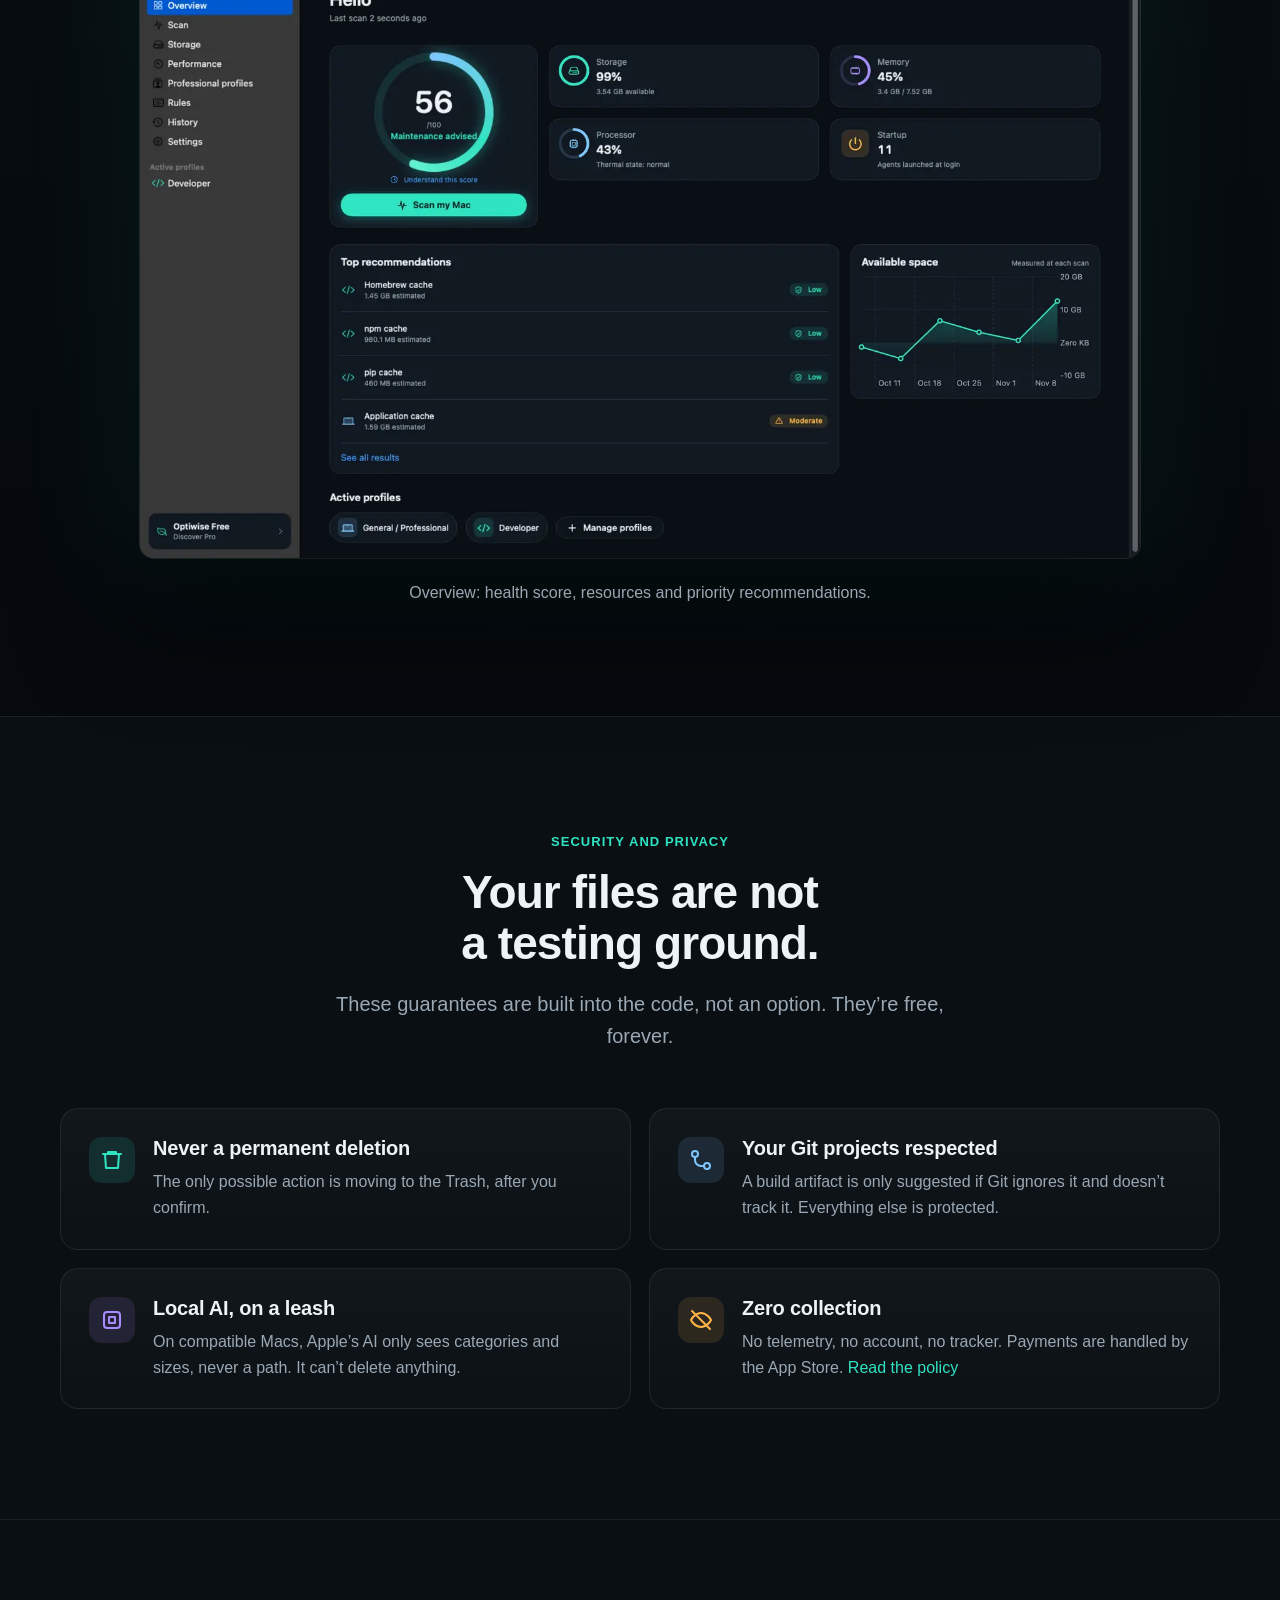
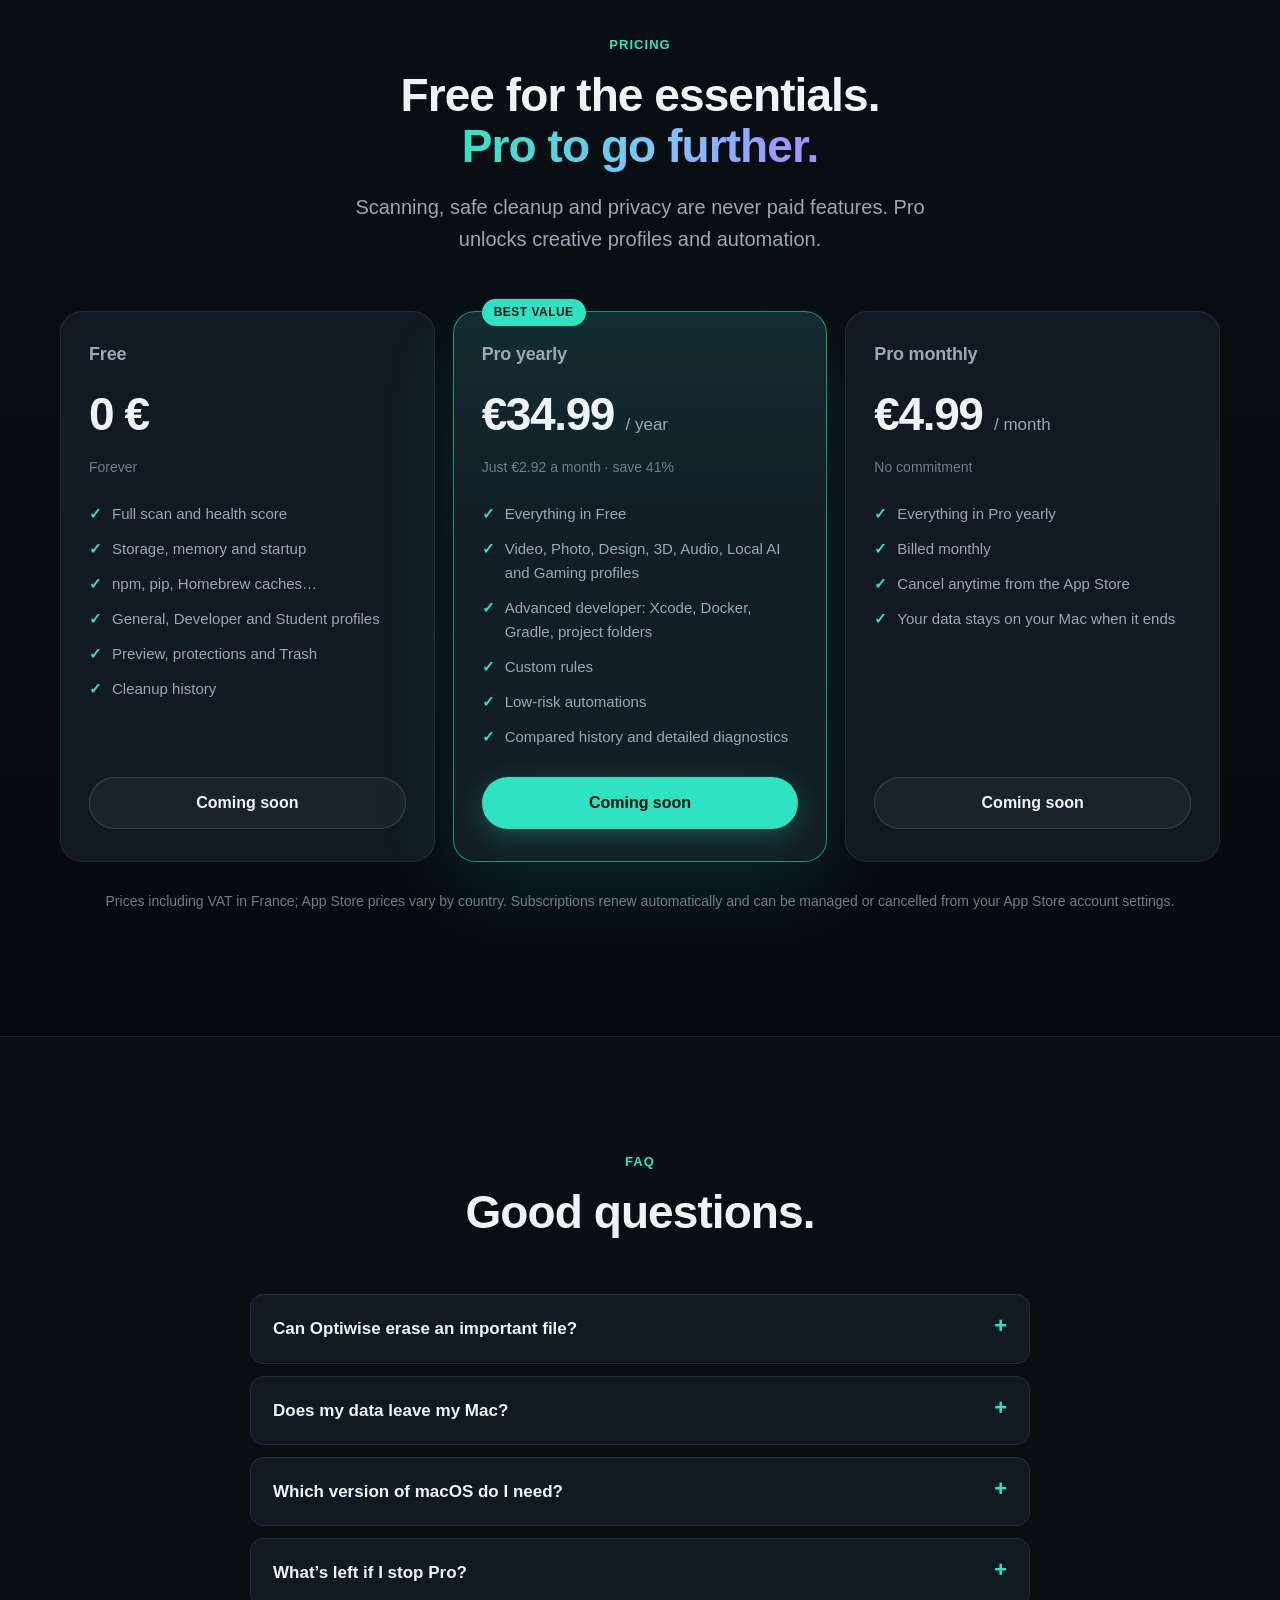
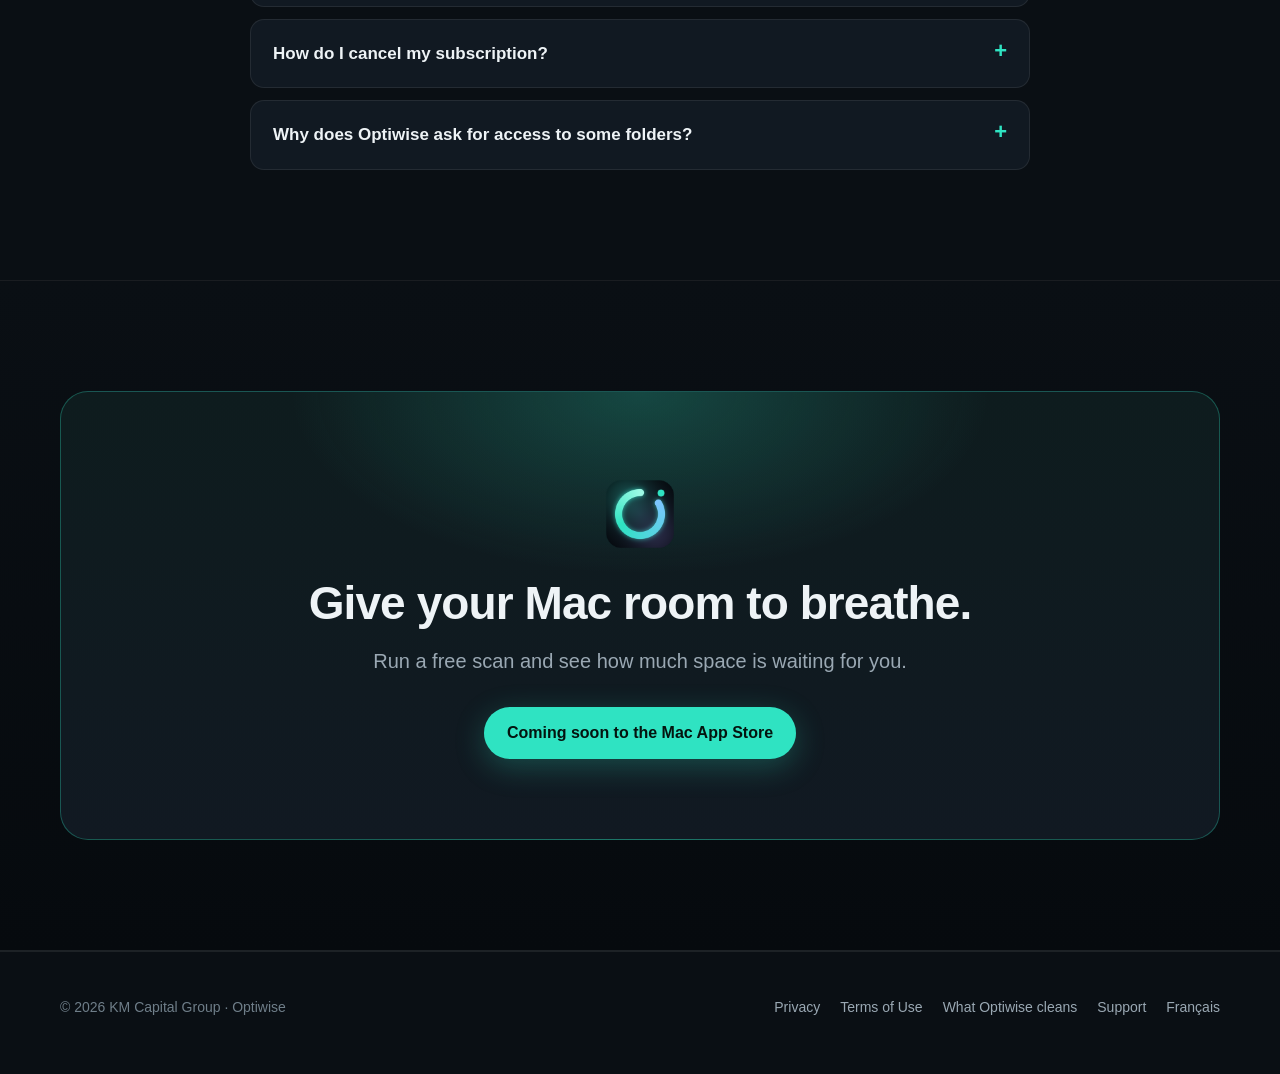
==== commit 3f21a6a0: "Version des fichiers CSS/JS pour éviter l’ancien cache [skip ci] Co-Authored-By: Claude Opus 5.5 <no" ====
--- a/index.html
+++ b/index.html
@@ -14,7 +14,7 @@
   <meta property="og:image" content="https://kmcapitalgroup.github.io/optimac-site/assets/partage.jpg">
   <meta property="og:locale" content="fr_FR">
   <meta name="twitter:card" content="summary_large_image">
-  <link rel="stylesheet" href="assets/style.css">
+  <link rel="stylesheet" href="assets/style.css?v=20261112b">
   <script>document.documentElement.classList.remove('no-js')</script>
   <link rel="alternate" hreflang="fr" href="https://kmcapitalgroup.github.io/optimac-site/">
   <link rel="alternate" hreflang="en" href="https://kmcapitalgroup.github.io/optimac-site/en/">
@@ -441,8 +441,8 @@
     caption.textContent = tab.dataset.caption;
   }));
 </script>
-<script src="assets/demo.js" defer></script>
-  <script src="assets/features.js" defer></script>
-  <script src="assets/profiles.js" defer></script>
+<script src="assets/demo.js?v=20261112b" defer></script>
+  <script src="assets/features.js?v=20261112b" defer></script>
+  <script src="assets/profiles.js?v=20261112b" defer></script>
 </body>
 </html>
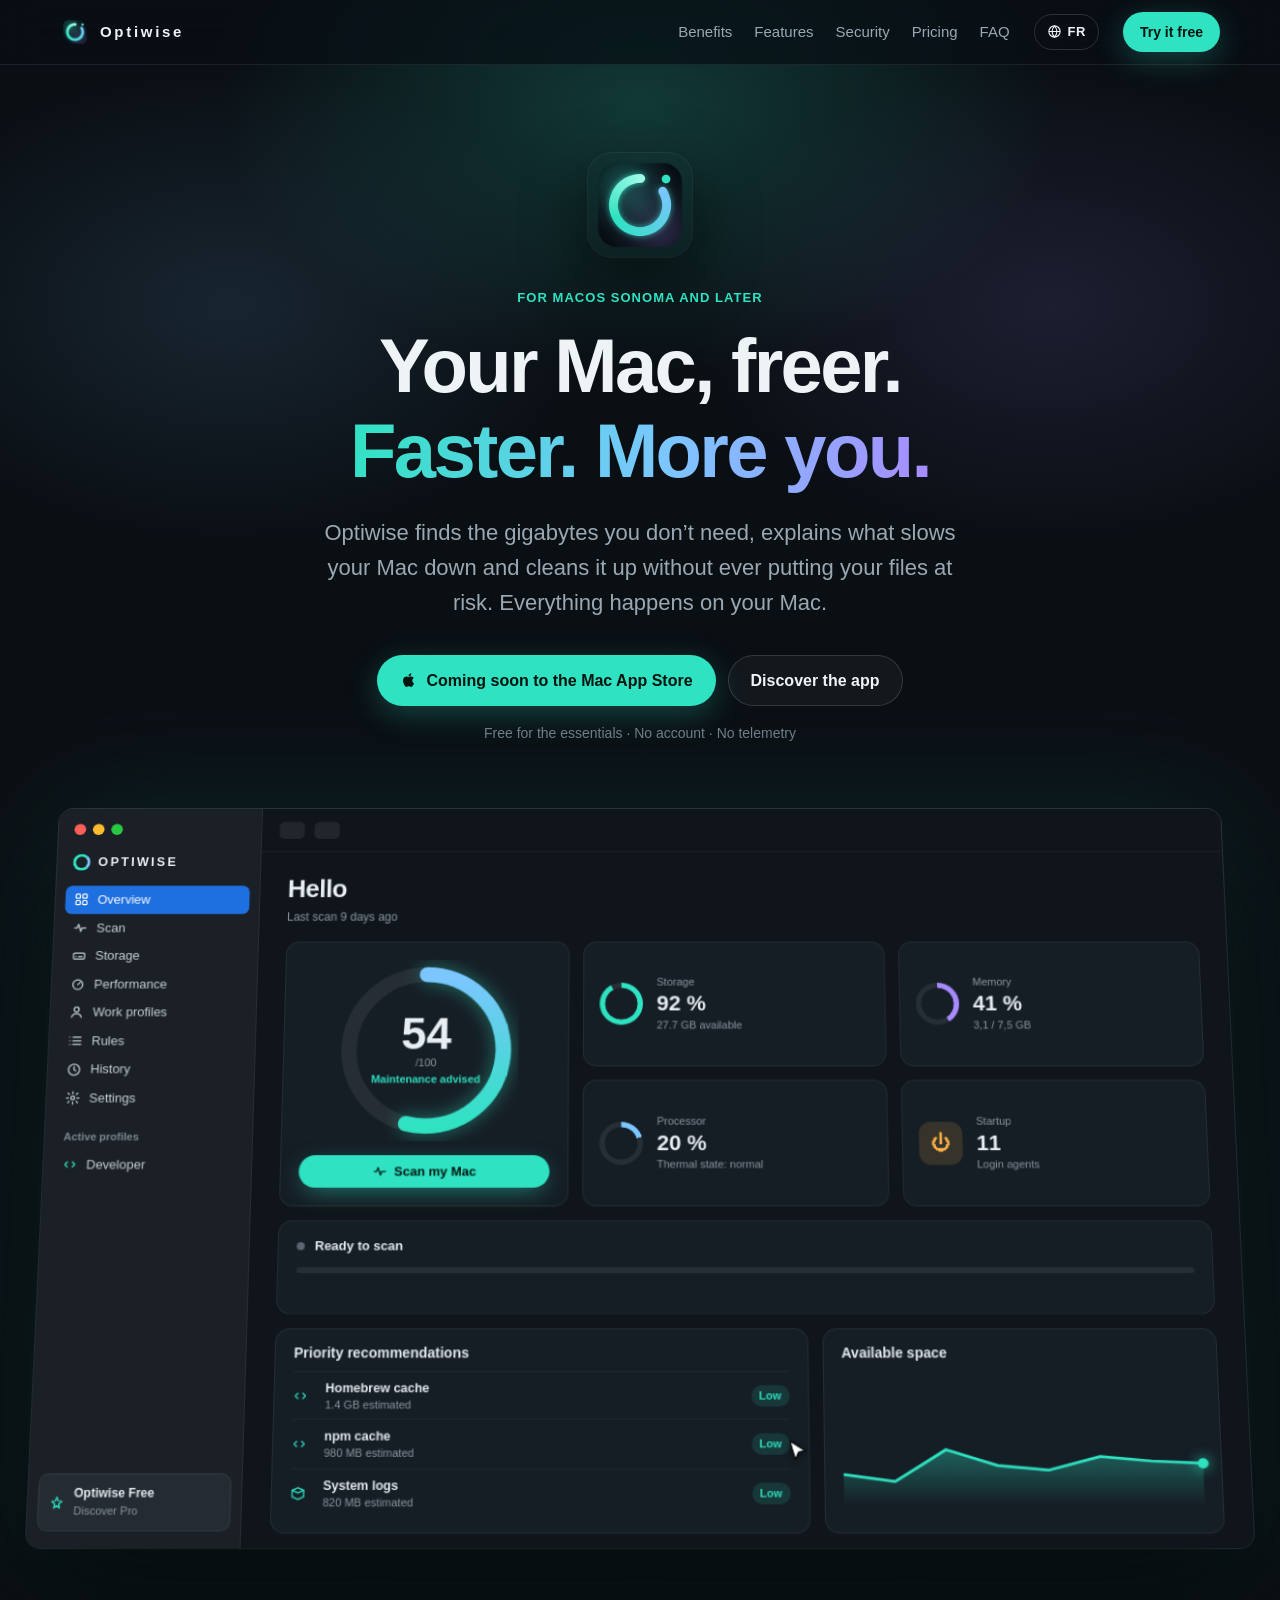
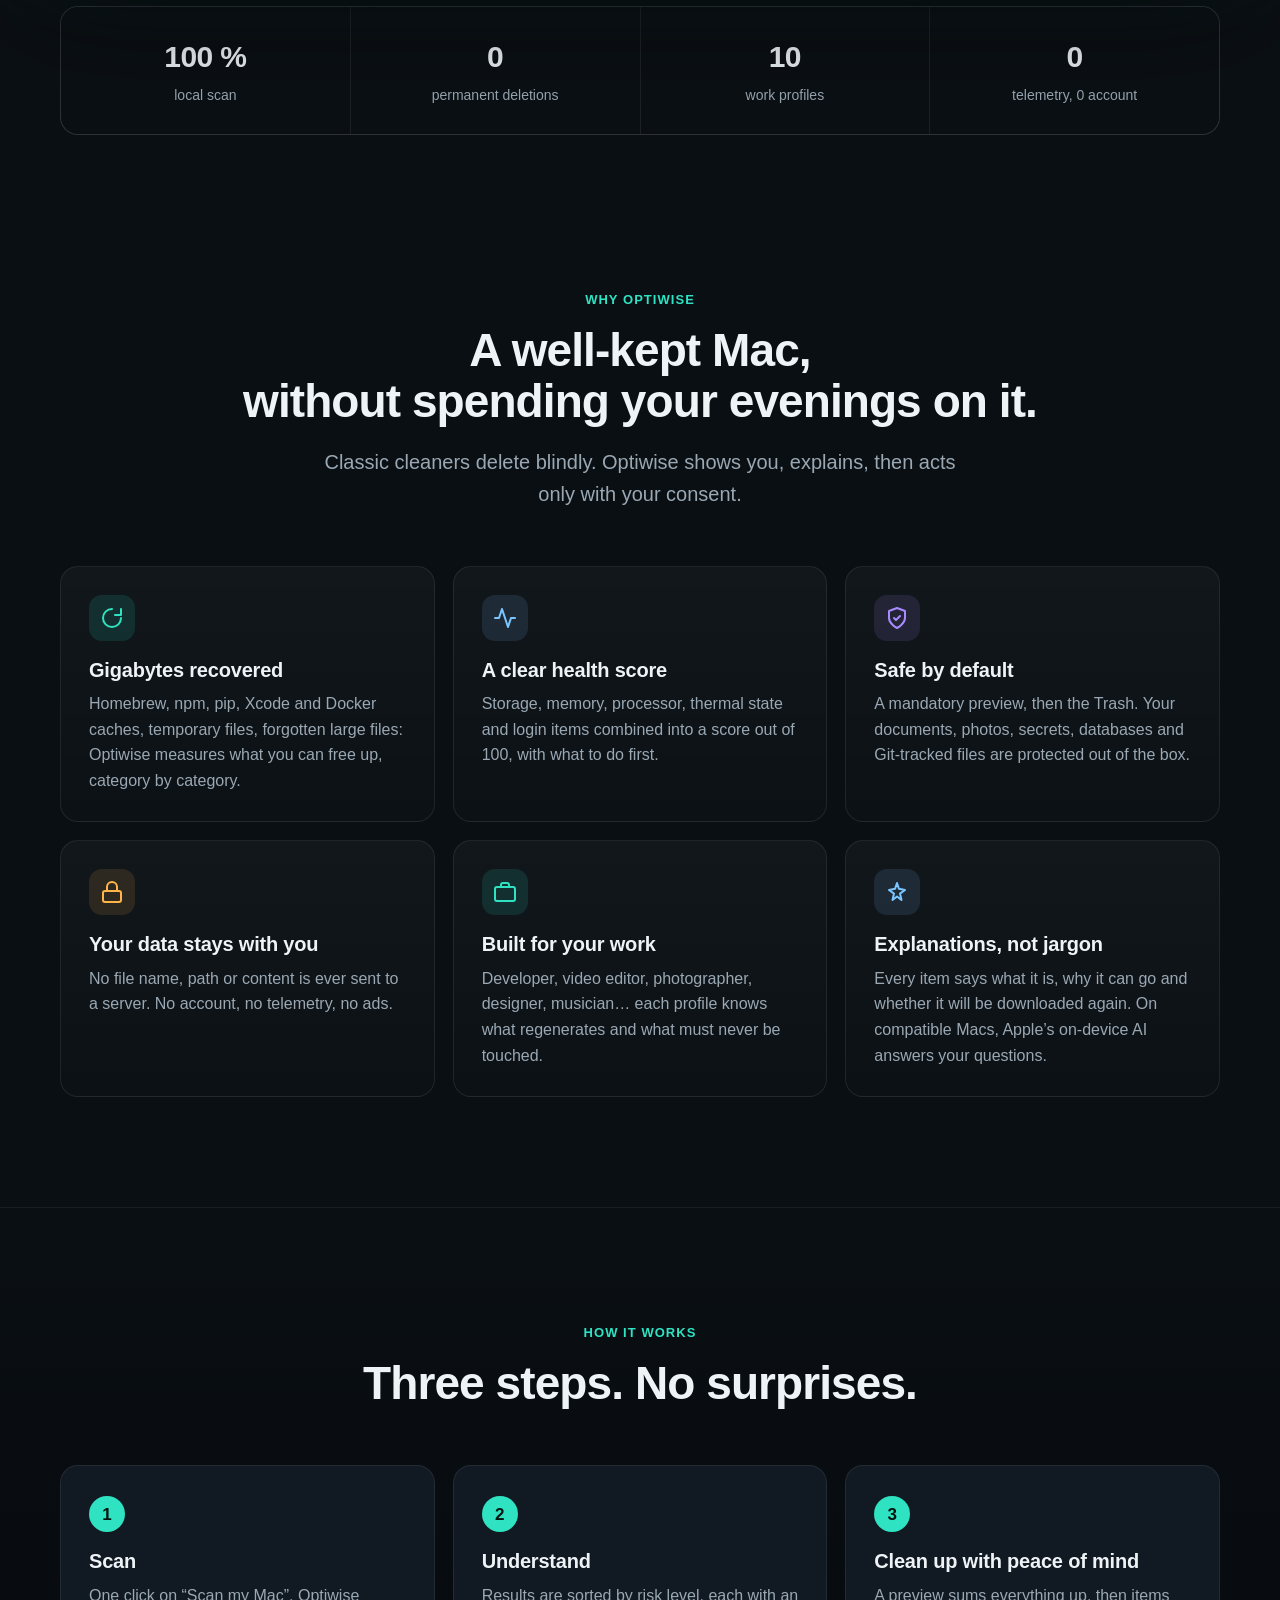
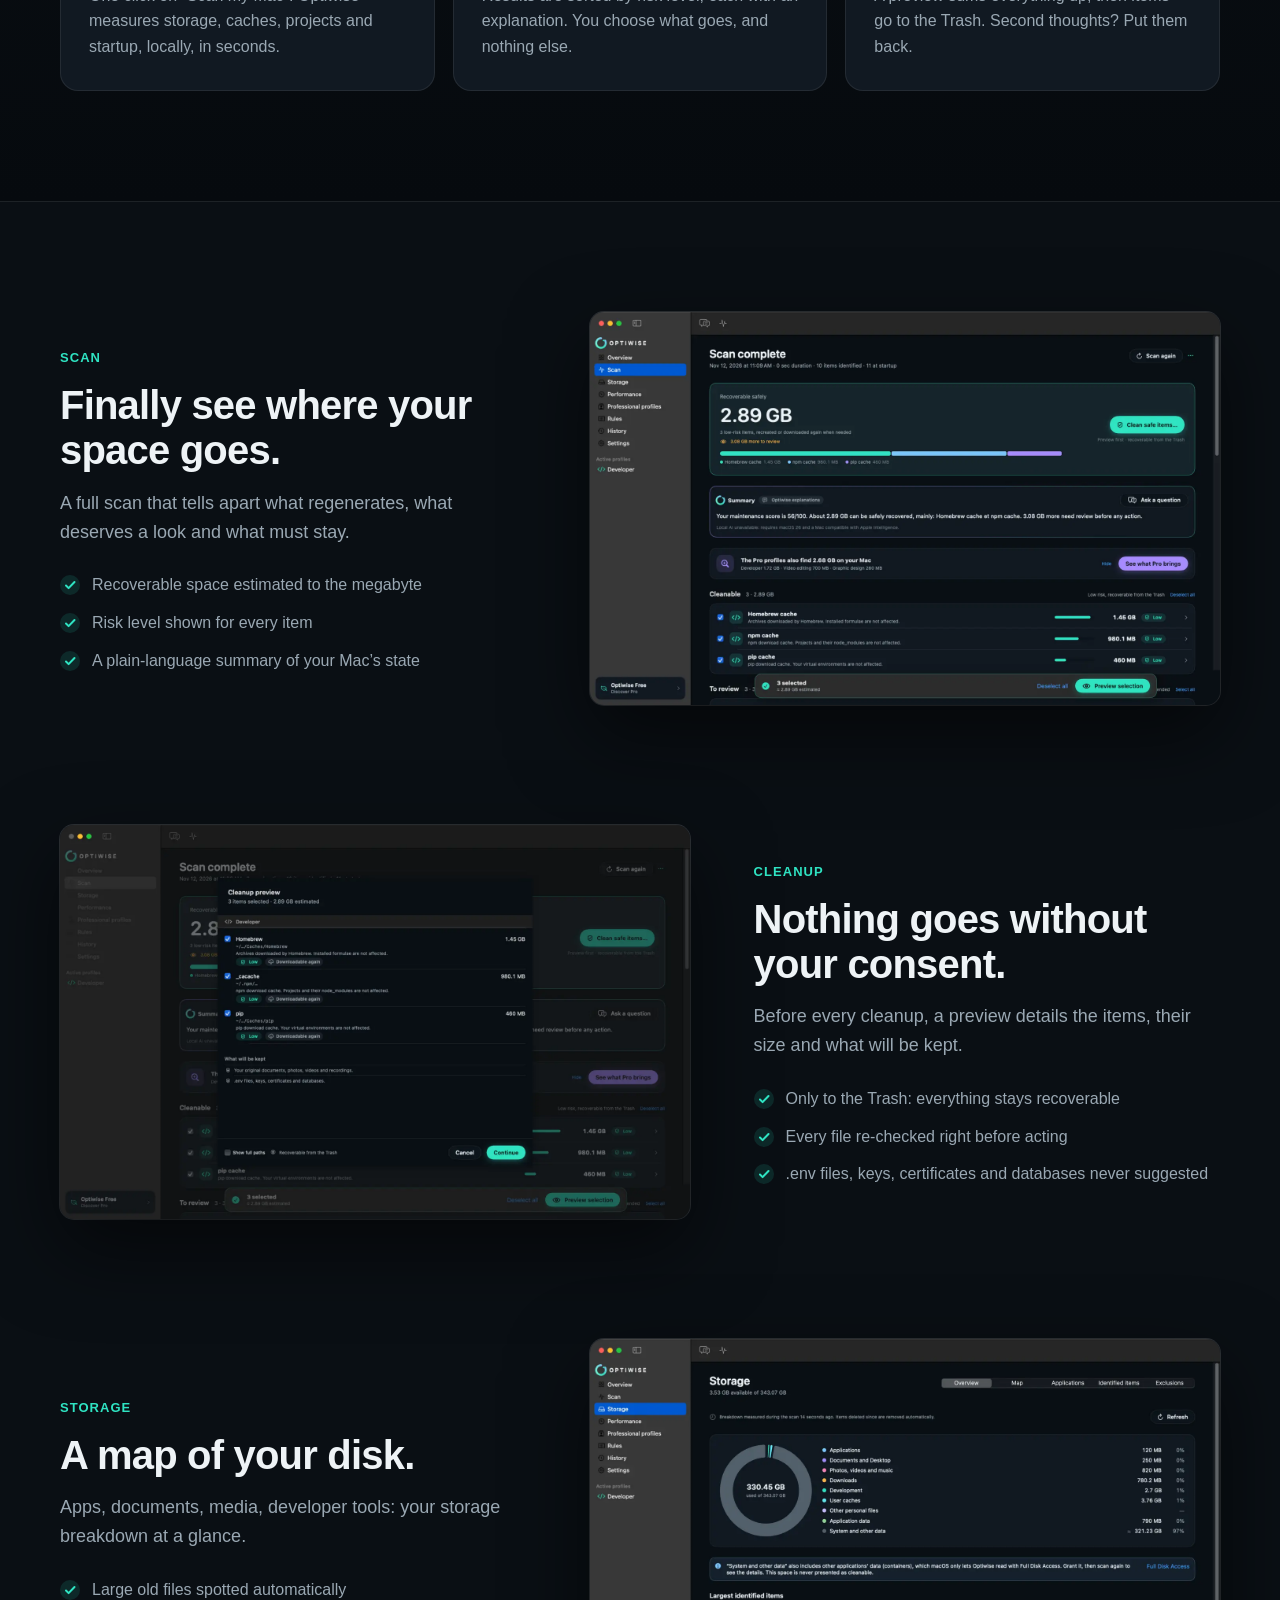
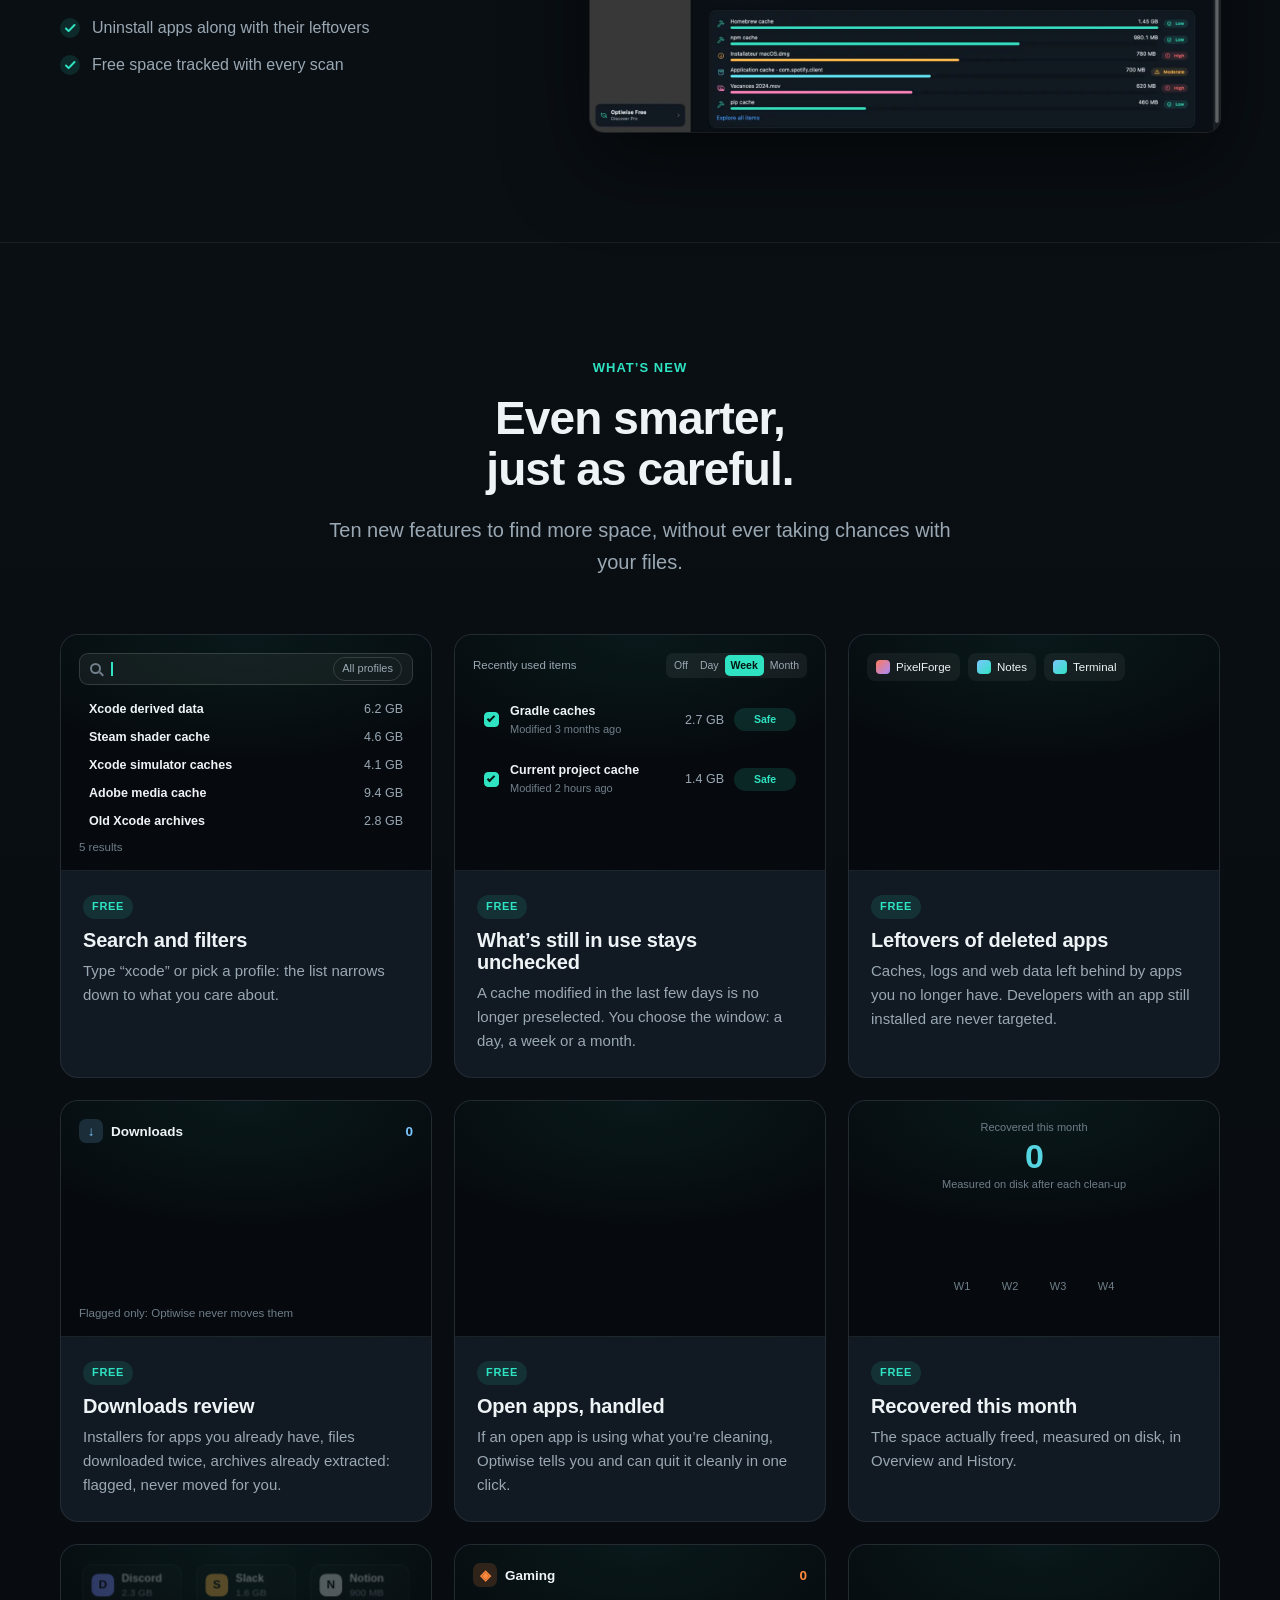
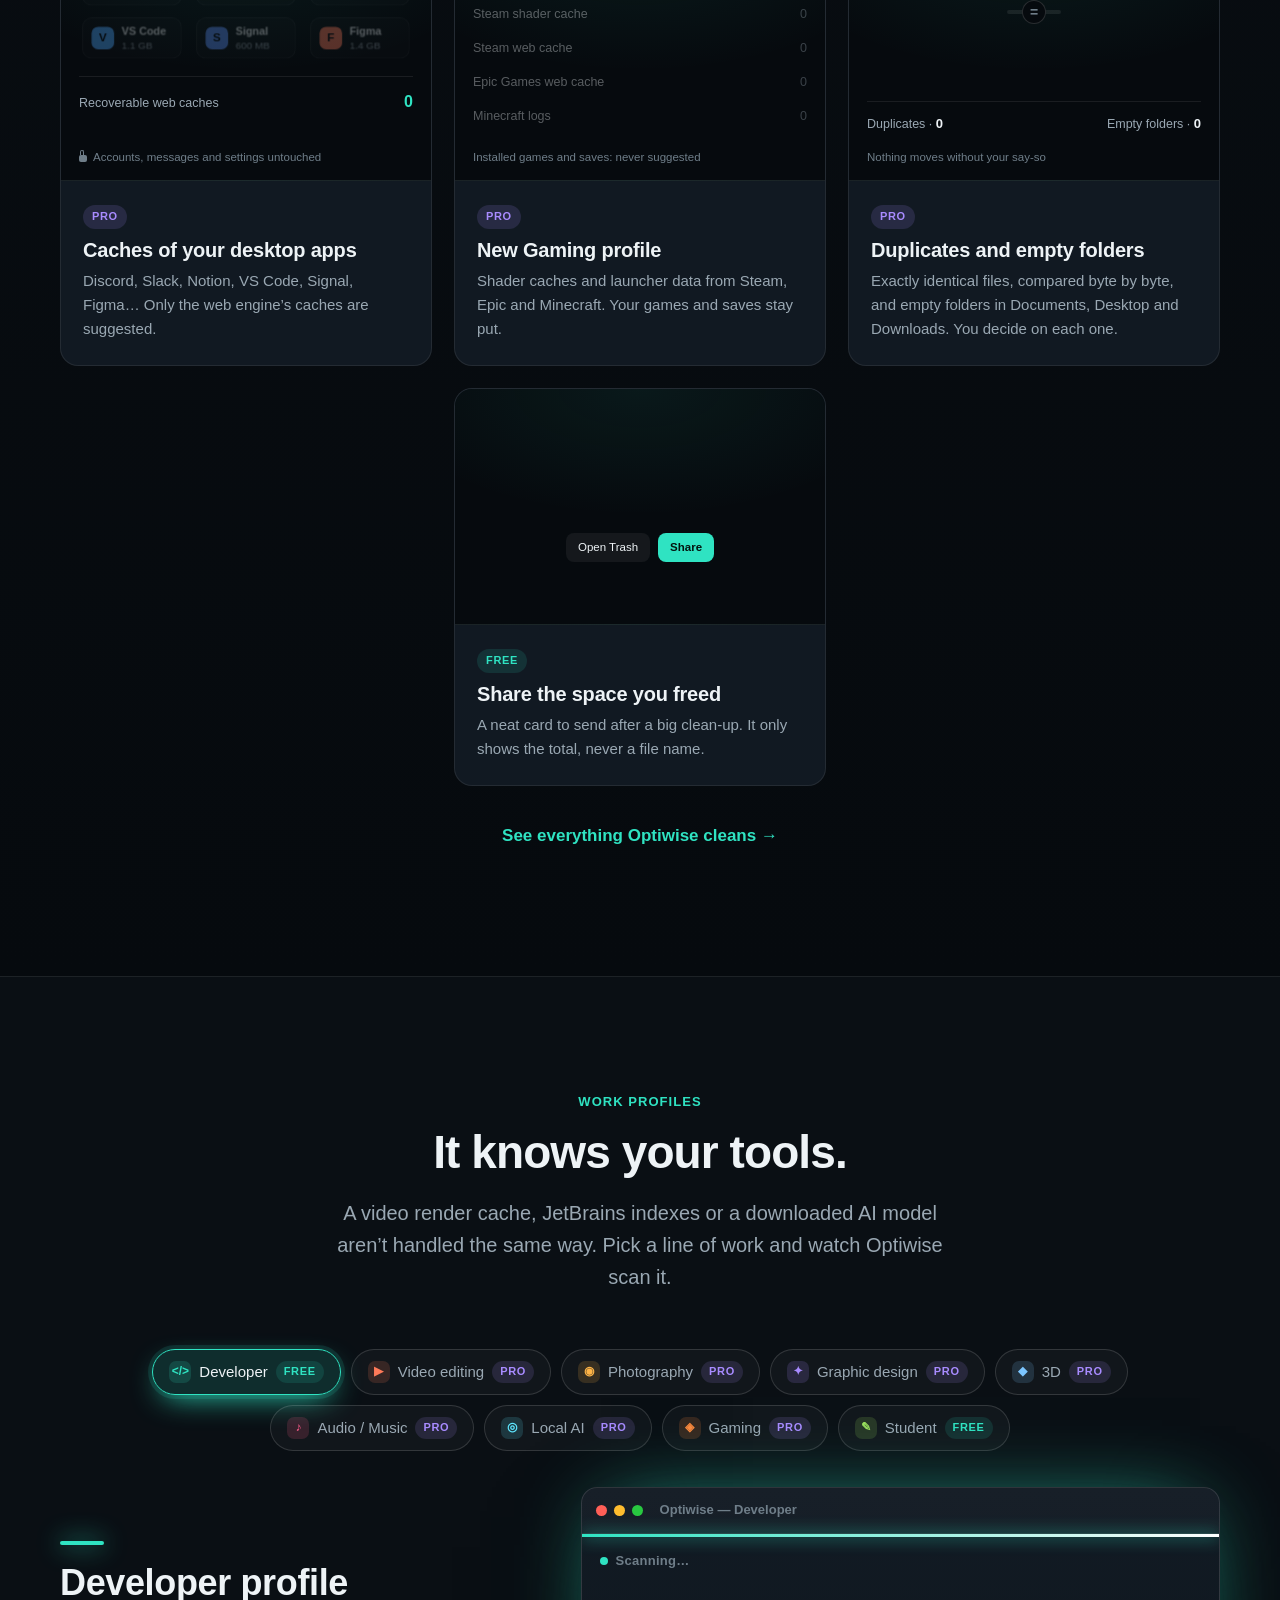
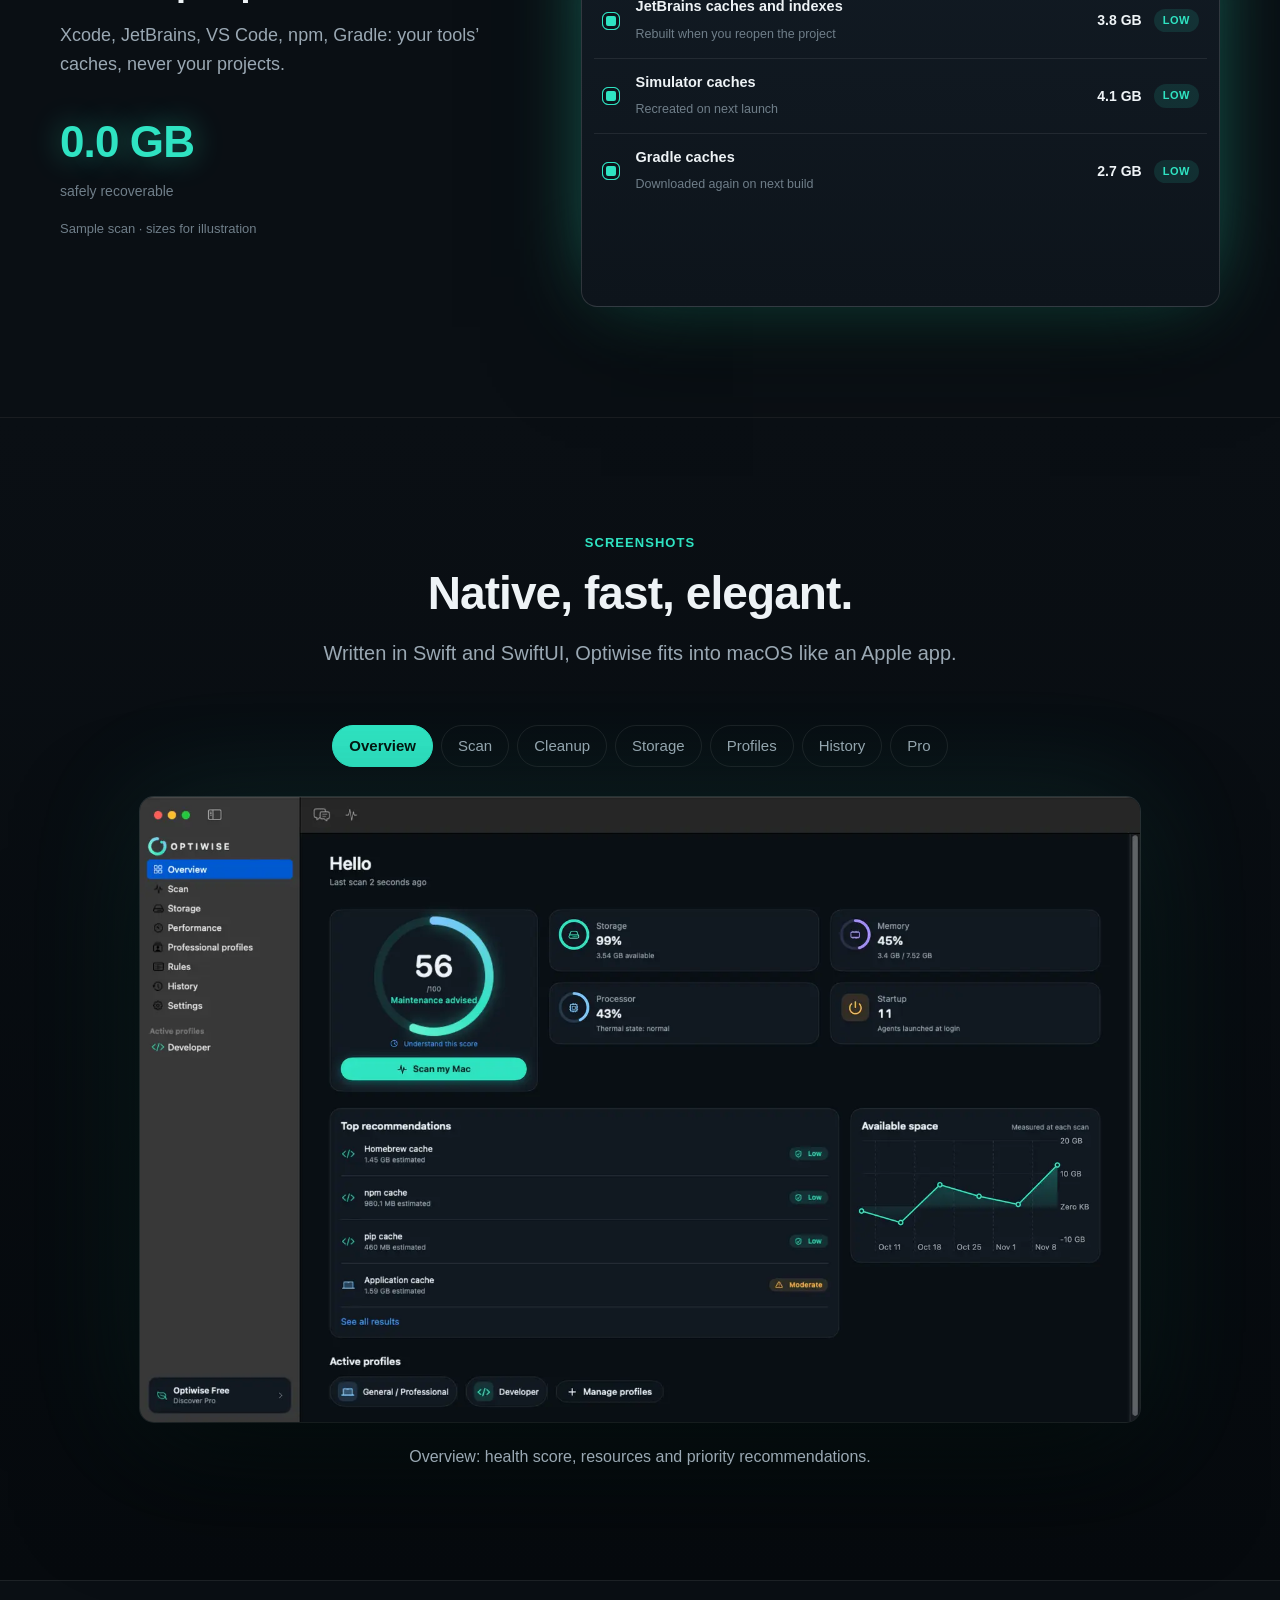
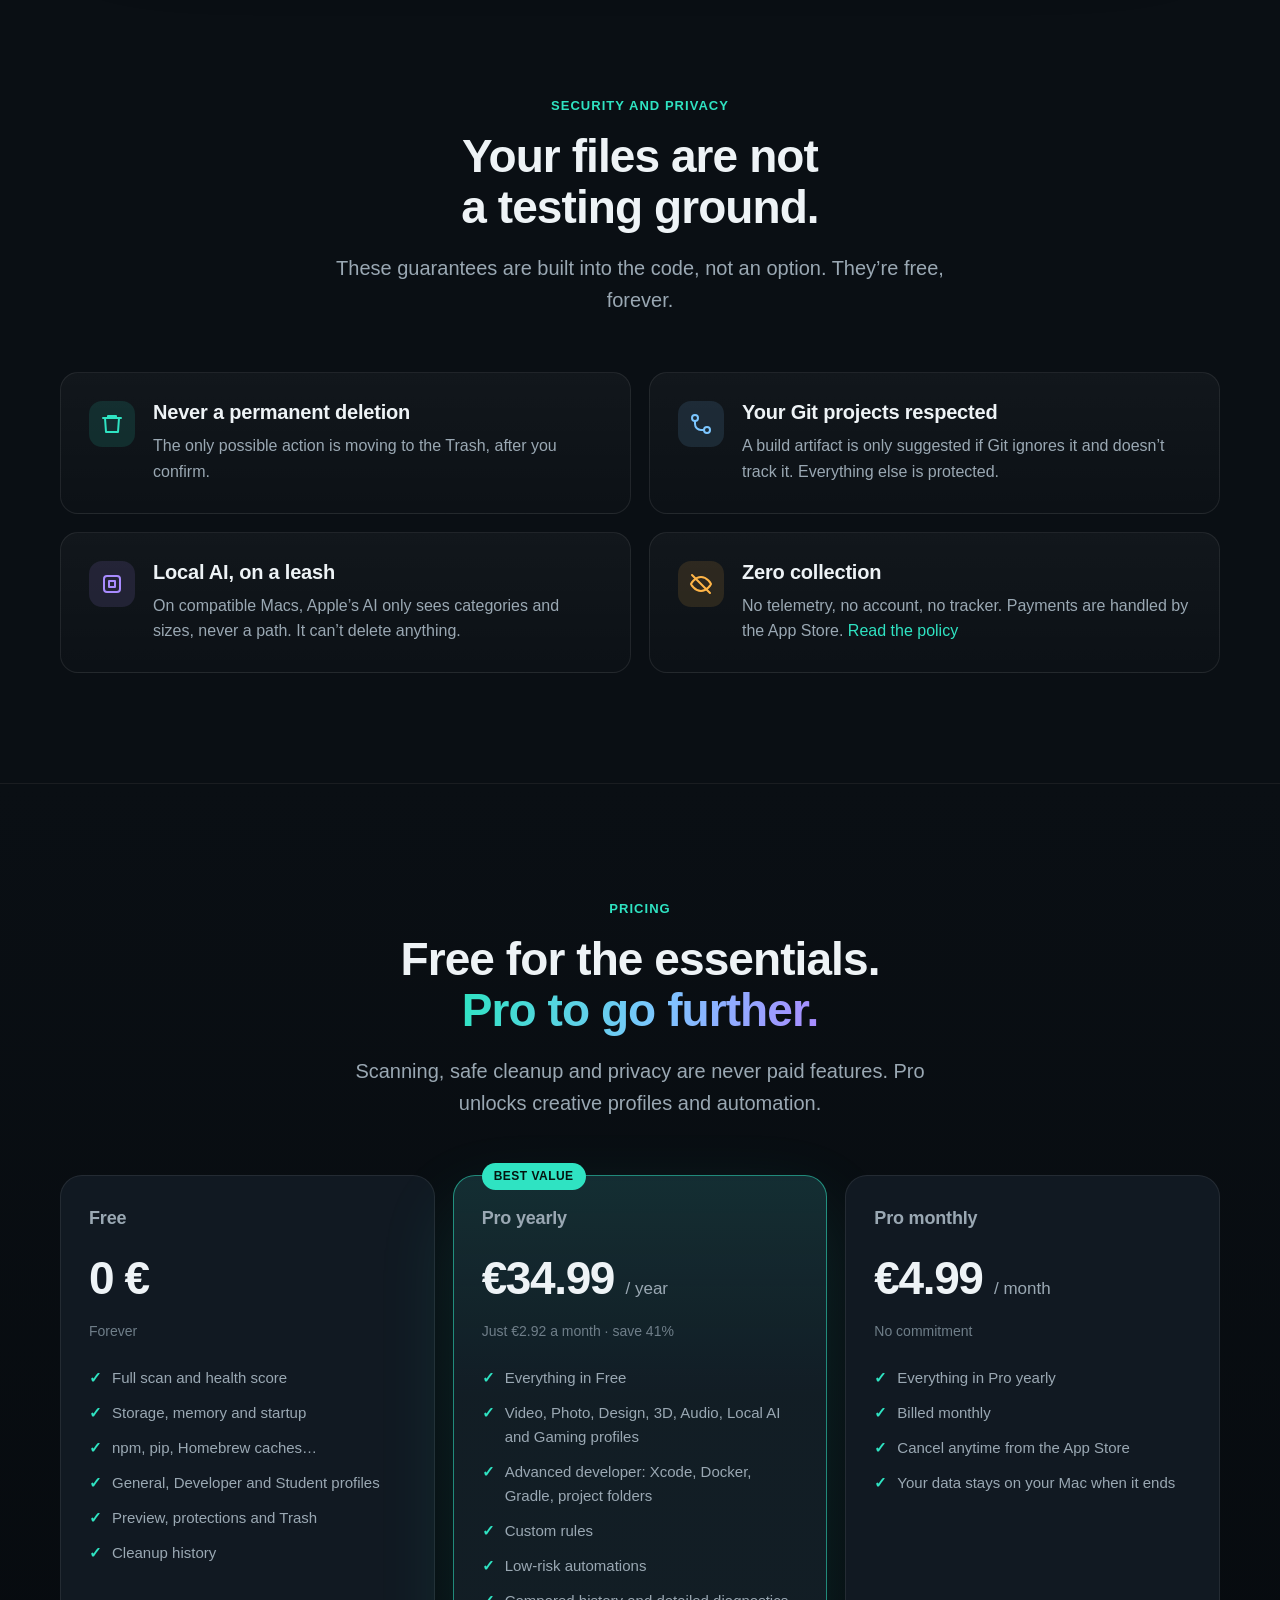
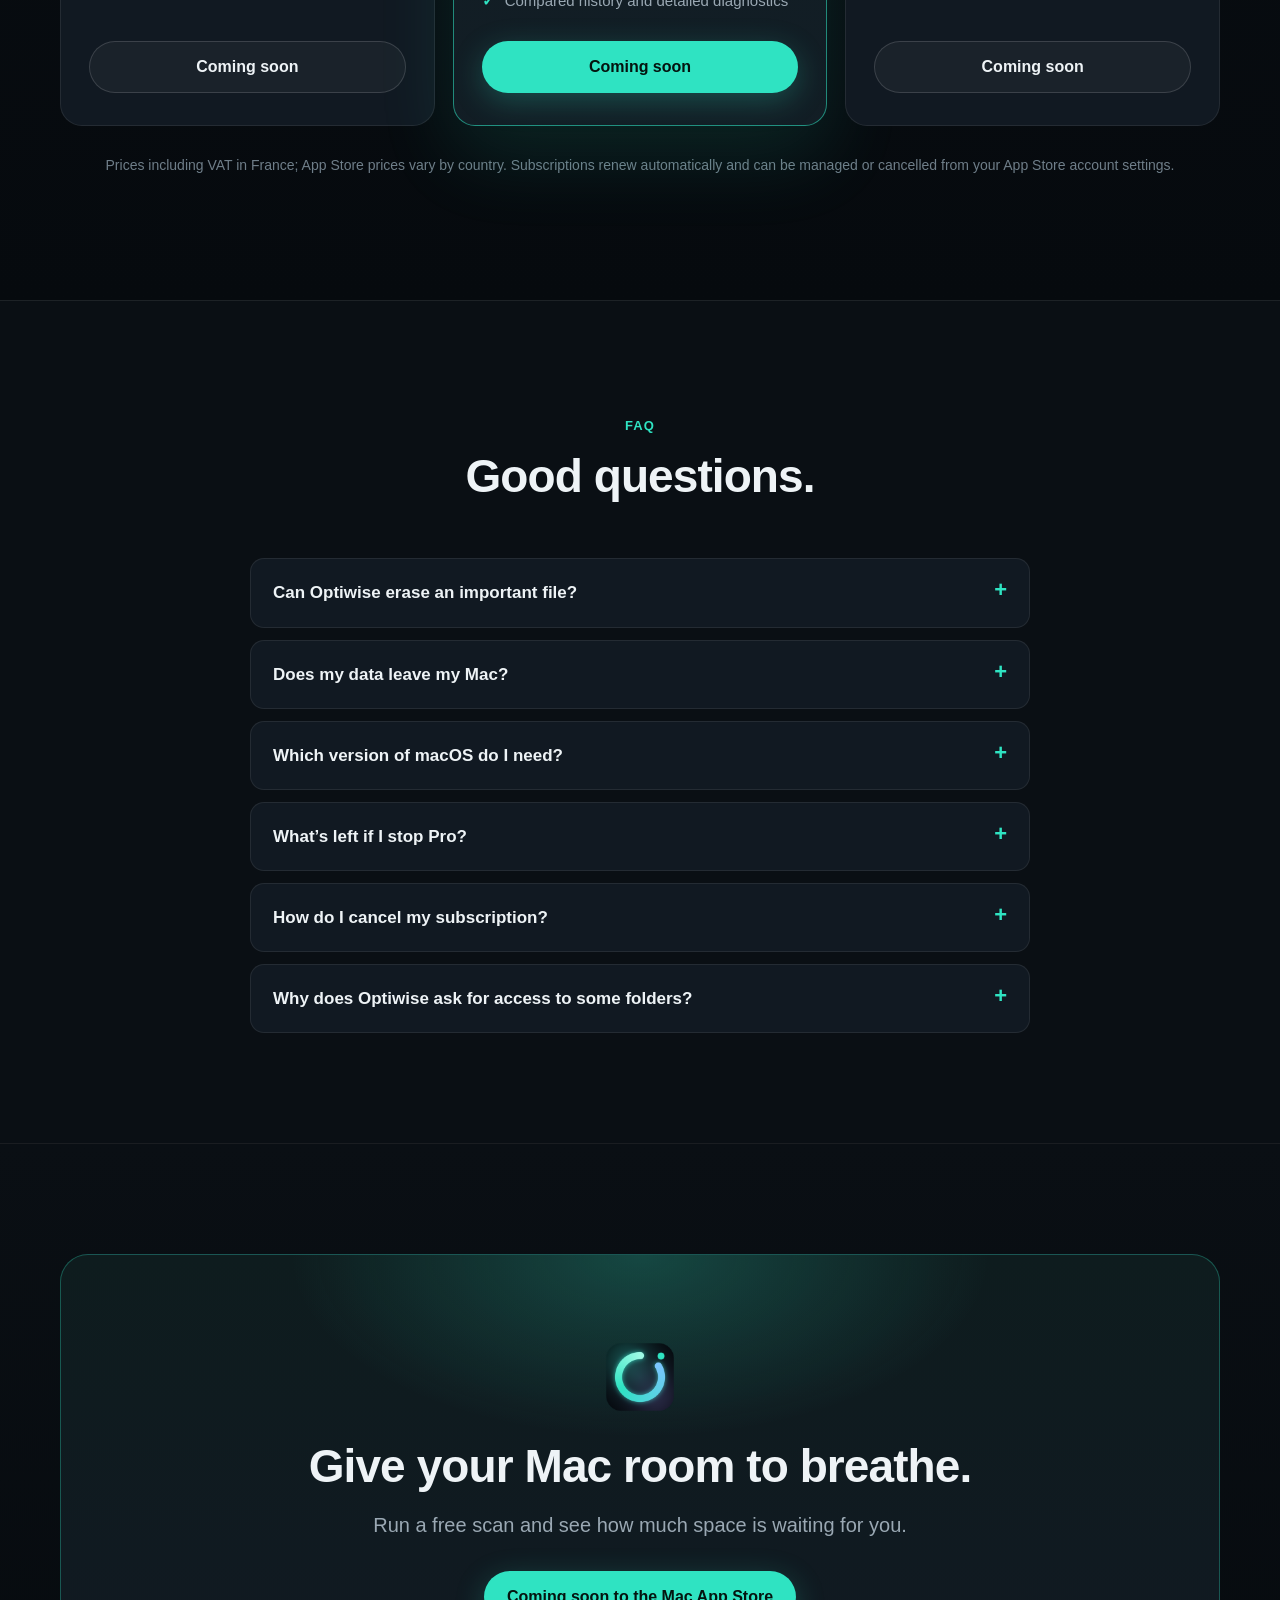
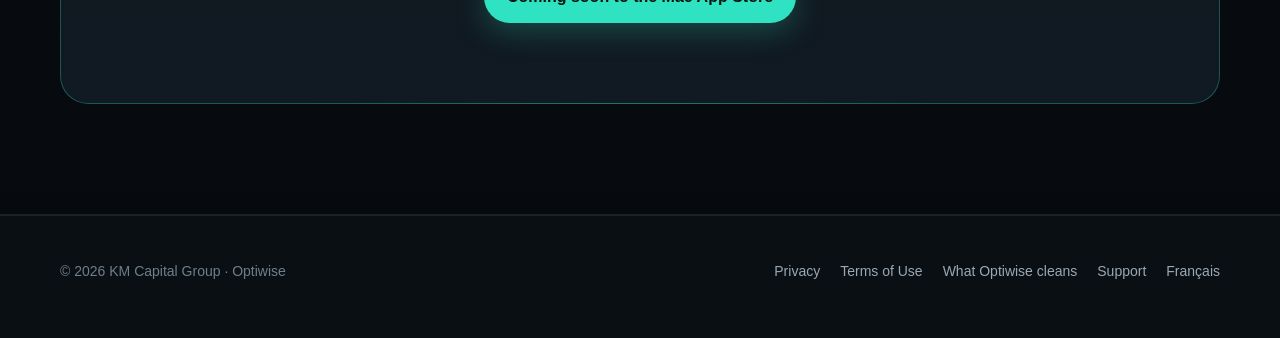
==== commit 0d0f592a: "Nouveautés : quatre cartes animées de plus (téléchargements, doublons, apps ouvertes, récupéré ce mo" ====
--- a/index.html
+++ b/index.html
@@ -14,7 +14,7 @@
   <meta property="og:image" content="https://kmcapitalgroup.github.io/optimac-site/assets/partage.jpg">
   <meta property="og:locale" content="fr_FR">
   <meta name="twitter:card" content="summary_large_image">
-  <link rel="stylesheet" href="assets/style.css?v=20261112b">
+  <link rel="stylesheet" href="assets/style.css?v=20261112d">
   <script>document.documentElement.classList.remove('no-js')</script>
   <link rel="alternate" hreflang="fr" href="https://kmcapitalgroup.github.io/optimac-site/">
   <link rel="alternate" hreflang="en" href="https://kmcapitalgroup.github.io/optimac-site/en/">
@@ -198,7 +198,7 @@
       <div class="section-head center reveal">
         <span class="eyebrow">Nouveautés</span>
         <h2>Encore plus malin,<br>toujours aussi prudent.</h2>
-        <p class="lead">Six nouveautés pour trouver plus d’espace, sans jamais prendre de risque avec vos fichiers.</p>
+        <p class="lead">Dix nouveautés pour trouver plus d’espace, sans jamais prendre de risque avec vos fichiers.</p>
       </div>
       <div class="nf-cards">
         <article class="nf-card-wrap reveal" data-nf="search">
@@ -213,6 +213,18 @@
           <div class="nf-stage" aria-hidden="true"></div>
           <div class="nf-text"><span class="nf-plan">Gratuit</span><h3>Restes d’applications supprimées</h3><p>Caches, journaux et données web laissés par des apps que vous n’avez plus. Les éditeurs encore installés ne sont jamais visés.</p></div>
         </article>
+        <article class="nf-card-wrap reveal" data-nf="downloads">
+          <div class="nf-stage" aria-hidden="true"></div>
+          <div class="nf-text"><span class="nf-plan">Gratuit</span><h3>Revue des téléchargements</h3><p>Installeurs d’apps déjà installées, fichiers téléchargés deux fois, archives déjà décompressées : signalés, jamais déplacés à votre place.</p></div>
+        </article>
+        <article class="nf-card-wrap reveal" data-nf="running">
+          <div class="nf-stage" aria-hidden="true"></div>
+          <div class="nf-text"><span class="nf-plan">Gratuit</span><h3>Les apps ouvertes, prévenues</h3><p>Si une application ouverte utilise ce que vous nettoyez, Optiwise vous le dit et peut la quitter proprement d’un clic.</p></div>
+        </article>
+        <article class="nf-card-wrap reveal" data-nf="month">
+          <div class="nf-stage" aria-hidden="true"></div>
+          <div class="nf-text"><span class="nf-plan">Gratuit</span><h3>Récupéré ce mois-ci</h3><p>L’espace réellement libéré, mesuré sur le disque, dans l’Aperçu et l’Historique.</p></div>
+        </article>
         <article class="nf-card-wrap reveal" data-nf="apps">
           <div class="nf-stage" aria-hidden="true"></div>
           <div class="nf-text"><span class="nf-plan pro">Pro</span><h3>Caches de vos applications de bureau</h3><p>Discord, Slack, Notion, VS Code, Signal, Figma… Seuls les caches du moteur web sont proposés.</p></div>
@@ -220,6 +232,10 @@
         <article class="nf-card-wrap reveal" data-nf="gaming">
           <div class="nf-stage" aria-hidden="true"></div>
           <div class="nf-text"><span class="nf-plan pro">Pro</span><h3>Nouveau profil Jeux</h3><p>Caches de shaders et données des lanceurs Steam, Epic et Minecraft. Vos jeux et vos sauvegardes restent en place.</p></div>
+        </article>
+        <article class="nf-card-wrap reveal" data-nf="dupes">
+          <div class="nf-stage" aria-hidden="true"></div>
+          <div class="nf-text"><span class="nf-plan pro">Pro</span><h3>Doublons et dossiers vides</h3><p>Fichiers strictement identiques, comparés octet par octet, et dossiers vides dans Documents, Bureau et Téléchargements. Vous décidez de chacun.</p></div>
         </article>
         <article class="nf-card-wrap reveal" data-nf="share">
           <div class="nf-stage" aria-hidden="true"></div>
@@ -441,8 +457,8 @@
     caption.textContent = tab.dataset.caption;
   }));
 </script>
-<script src="assets/demo.js?v=20261112b" defer></script>
-  <script src="assets/features.js?v=20261112b" defer></script>
-  <script src="assets/profiles.js?v=20261112b" defer></script>
+<script src="assets/demo.js?v=20261112d" defer></script>
+  <script src="assets/features.js?v=20261112d" defer></script>
+  <script src="assets/profiles.js?v=20261112d" defer></script>
 </body>
 </html>
--- a/assets/style.css
+++ b/assets/style.css
@@ -527,7 +527,7 @@
 .nf-foot { position: absolute; left: 18px; right: 18px; bottom: 14px; color: var(--text-3); font-size: 11.5px; transition: opacity .4s, transform .4s; }
 
 .nf-rows { display: flex; flex-direction: column; }
-.nf-row { display: flex; justify-content: space-between; gap: 10px; align-items: center; padding: 5px 10px; border-radius: 8px; max-height: 40px; opacity: 0; transform: translateY(6px); transition: opacity .35s, transform .35s, max-height .45s, padding .45s, background .35s; overflow: hidden; }
+.nf-row { display: flex; justify-content: space-between; gap: 10px; align-items: center; padding: 4px 10px; border-radius: 8px; max-height: 40px; opacity: 0; transform: translateY(6px); transition: opacity .35s, transform .35s, max-height .45s, padding .45s, background .35s; overflow: hidden; }
 .nf-row.in { opacity: 1; transform: none; }
 .nf-row.out { opacity: 0; max-height: 0; padding-top: 0; padding-bottom: 0; }
 .nf-row.hit { background: var(--accent-soft); }
@@ -607,3 +607,44 @@
 @media (max-width: 980px) { .nf-cards { grid-template-columns: repeat(2, minmax(0, 1fr)); } }
 @media (max-width: 640px) { .nf-cards { grid-template-columns: minmax(0, 1fr); } .nf-stage { height: 262px; } }
 @media (prefers-reduced-motion: reduce) { .nf-caret { animation: none; } }
+
+/* Nouveautés : téléchargements, doublons, apps ouvertes, mois */
+@media (min-width: 981px) { .nf-cards > :last-child:nth-child(3n+1) { grid-column: 2; } }
+.nf-dl { background: rgba(124,198,255,.16); color: var(--glacier); }
+.nf-head .nf-dlt { color: var(--glacier); }
+.nf-dlrow { display: grid; grid-template-columns: 1fr auto auto; gap: 10px; max-height: 50px; }
+.nf-dlrow small { color: var(--text-3); font-weight: 400; }
+.nf-finder { font-style: normal; font-size: 10.5px; padding: 2px 8px; border-radius: 6px; border: 1px solid var(--stroke-strong); color: var(--text-2); transition: transform .15s, background .3s, color .3s; }
+.nf-finder.press { transform: scale(.92); background: var(--accent-soft); color: var(--accent); }
+.nf-pair { display: grid; grid-template-columns: 1fr 54px 1fr; align-items: center; gap: 6px; margin-top: 6px; }
+.nf-file { display: flex; flex-direction: column; align-items: center; gap: 4px; text-align: center; opacity: 0; transform: translateY(8px); transition: opacity .4s, transform .4s; }
+.nf-file.in { opacity: 1; transform: none; }
+.nf-file b { font-size: 11px; overflow: hidden; text-overflow: ellipsis; white-space: nowrap; max-width: 100%; }
+.nf-doc { width: 34px; height: 42px; border-radius: 5px; background: linear-gradient(160deg, #FFB547, #FF7A59); position: relative; }
+.nf-doc::after { content: ""; position: absolute; right: 0; top: 0; border-style: solid; border-width: 0 10px 10px 0; border-color: transparent var(--bg-deep) rgba(255,255,255,.4) transparent; }
+.nf-cmp { position: relative; height: 26px; display: grid; place-items: center; }
+.nf-bits { position: absolute; inset: 11px 0; height: 4px; border-radius: 4px; background: rgba(255,255,255,.08); overflow: hidden; }
+.nf-bits::after { content: ""; position: absolute; inset: 0; width: 0; background: var(--violet); transition: width 1.2s linear; }
+.nf-cmp.run .nf-bits::after { width: 100%; }
+.nf-eq { position: relative; display: grid; place-items: center; width: 24px; height: 24px; border-radius: 50%; background: var(--bg-deep); color: var(--text-3); border: 1px solid var(--stroke-strong); font-size: 14px; transition: color .3s, border-color .3s, background .3s; }
+.nf-cmp.ok .nf-eq { color: var(--on-accent); background: var(--violet); border-color: var(--violet); }
+.nf-verdict { text-align: center; margin-top: 10px; color: var(--violet); font-weight: 600; opacity: 0; transition: opacity .4s; }
+.nf-verdict.in { opacity: 1; }
+.nf-sum b.nf-dn, .nf-sum b.nf-en { font-size: 13px; color: var(--text); }
+.nf-alert { padding: 12px 14px; border-radius: 12px; background: rgba(255,181,71,.07); border: 1px solid rgba(255,181,71,.3); opacity: 0; transform: translateY(8px); transition: opacity .4s, transform .4s; }
+.nf-alert.in { opacity: 1; transform: none; }
+.nf-alert > b { display: block; color: var(--warning); }
+.nf-running { display: flex; gap: 8px; margin-top: 10px; }
+.nf-ra { display: inline-flex; align-items: center; gap: 6px; padding: 4px 9px 4px 5px; border-radius: 8px; background: rgba(255,255,255,.05); font-size: 11.5px; transition: opacity .4s, transform .4s, filter .4s; }
+.nf-ra i { font-style: normal; display: grid; place-items: center; width: 18px; height: 18px; border-radius: 5px; font-size: 10px; font-weight: 700; color: #0A0F14; background: var(--c); }
+.nf-ra.quit { opacity: 0; transform: scale(.7); filter: blur(2px); }
+.nf-alert .nf-actions { justify-content: flex-end; margin-top: 10px; }
+.nf-ready { margin-top: 12px; text-align: center; color: var(--accent); font-weight: 600; opacity: 0; transform: translateY(6px); transition: opacity .4s, transform .4s; }
+.nf-ready.in { opacity: 1; transform: none; }
+.nf-stage > small { display: block; text-align: center; }
+.nf-mb { display: block; text-align: center; }
+.nf-meas { margin-bottom: 10px; }
+.nf-bars { display: flex; justify-content: center; align-items: flex-end; gap: 18px; height: 92px; }
+.nf-bars div { display: flex; flex-direction: column; align-items: center; justify-content: flex-end; gap: 4px; height: 100%; width: 30px; }
+.nf-bars i { width: 100%; height: 0; border-radius: 6px 6px 3px 3px; background: linear-gradient(180deg, var(--accent), var(--accent-deep)); transition: height .45s ease-out; }
+.nf-bars div.in i { height: calc(var(--h) * .78); }
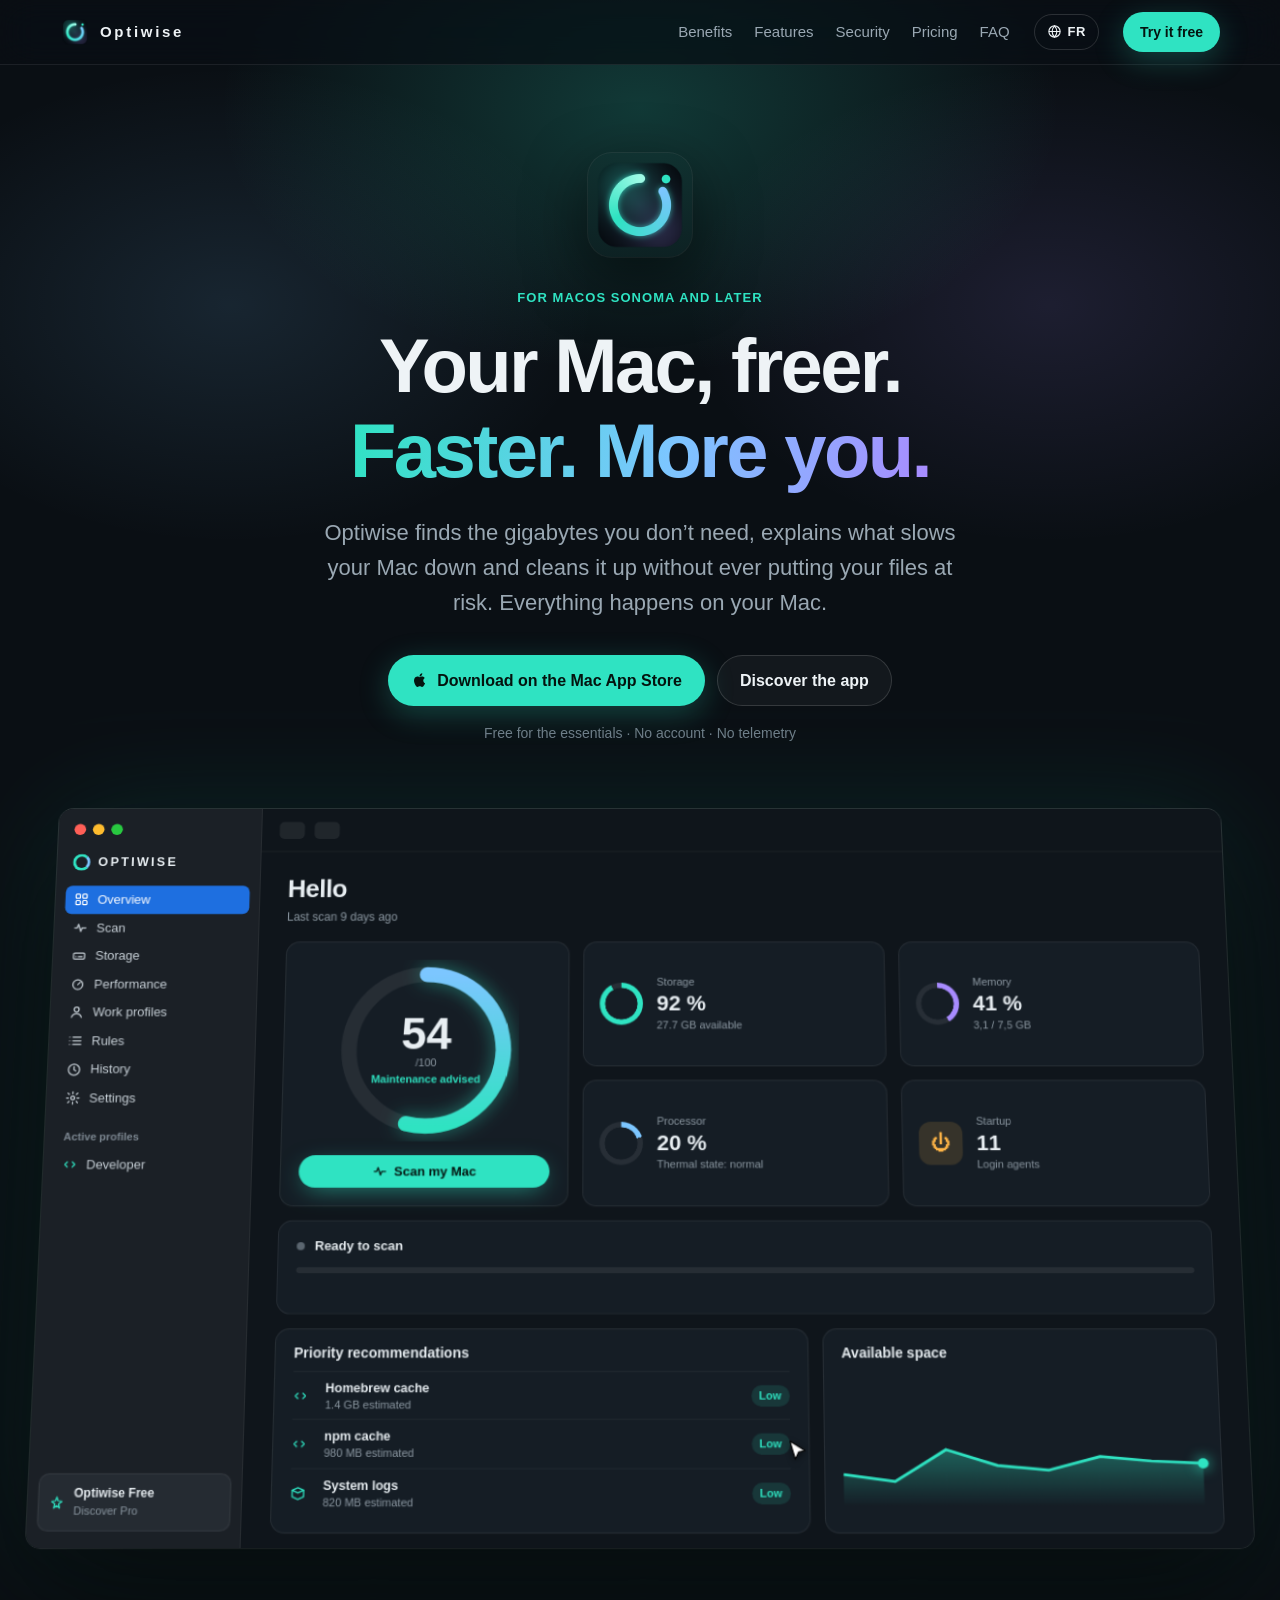
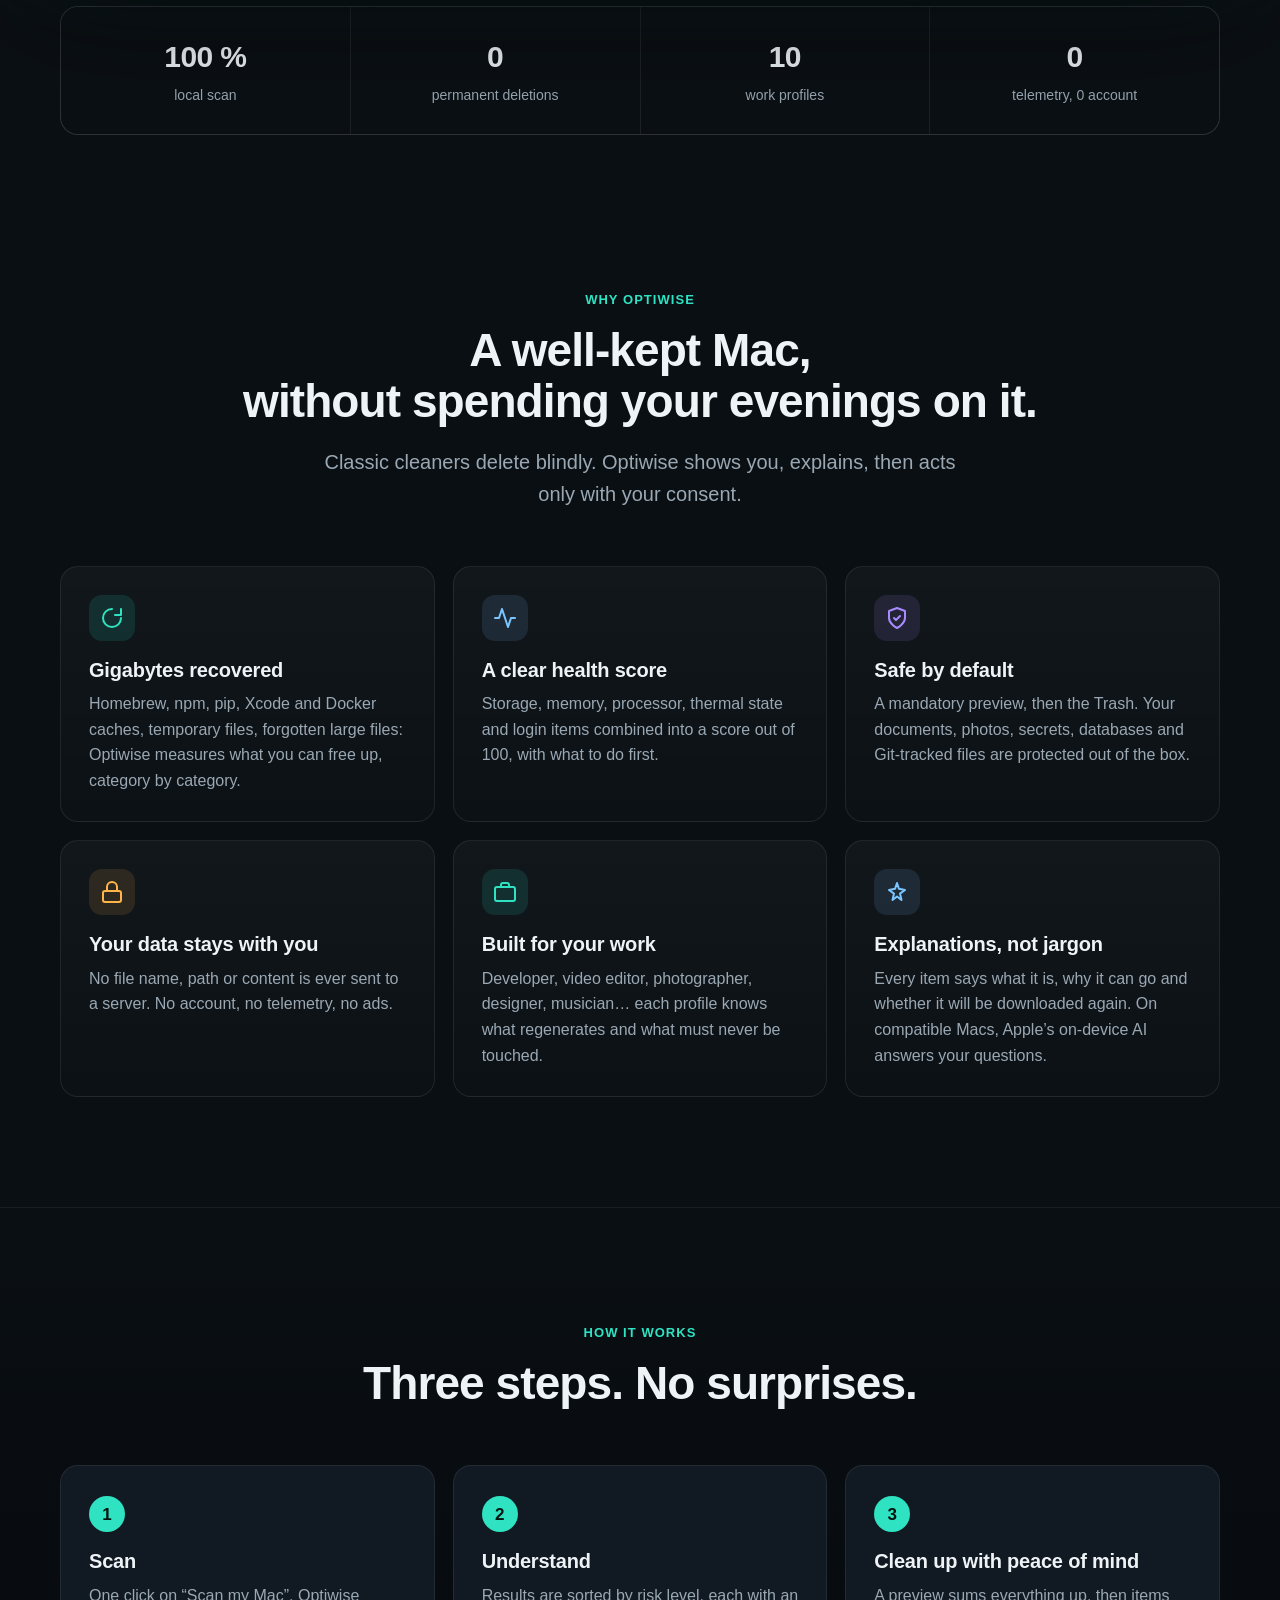
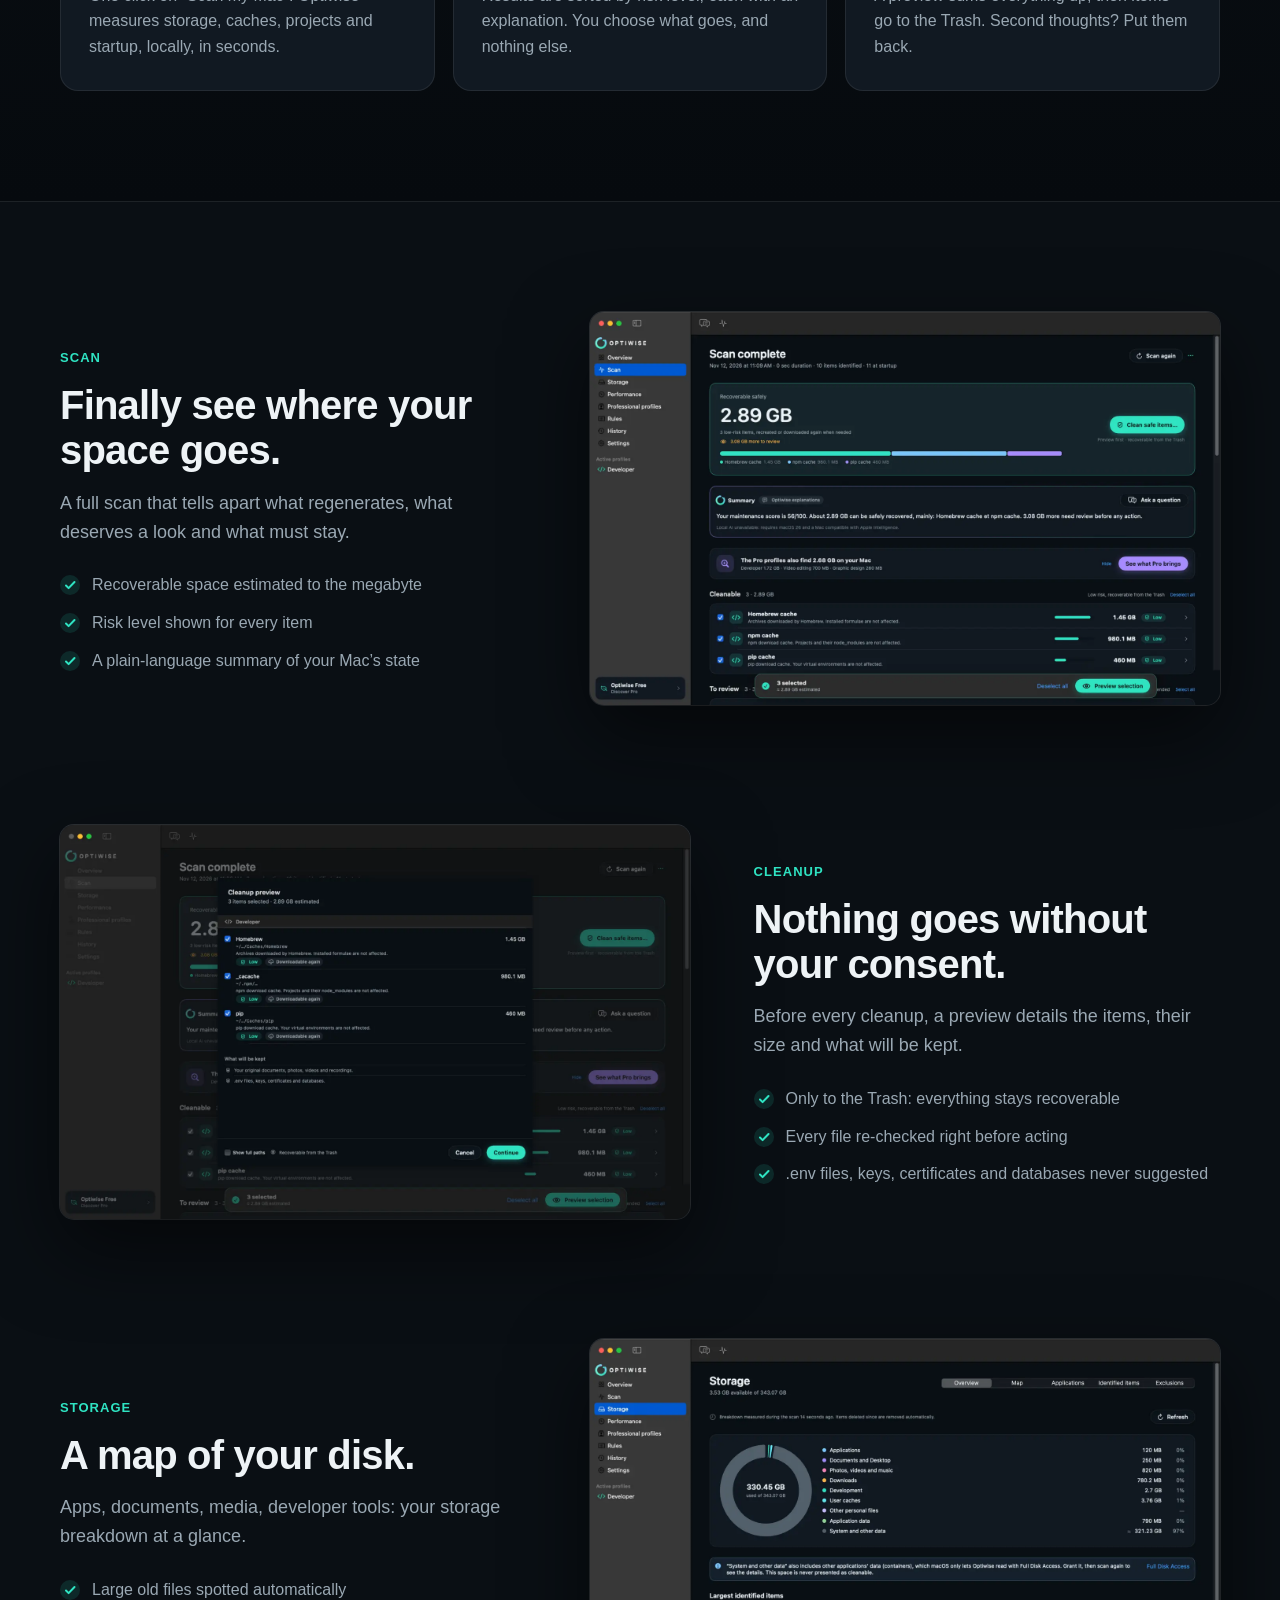
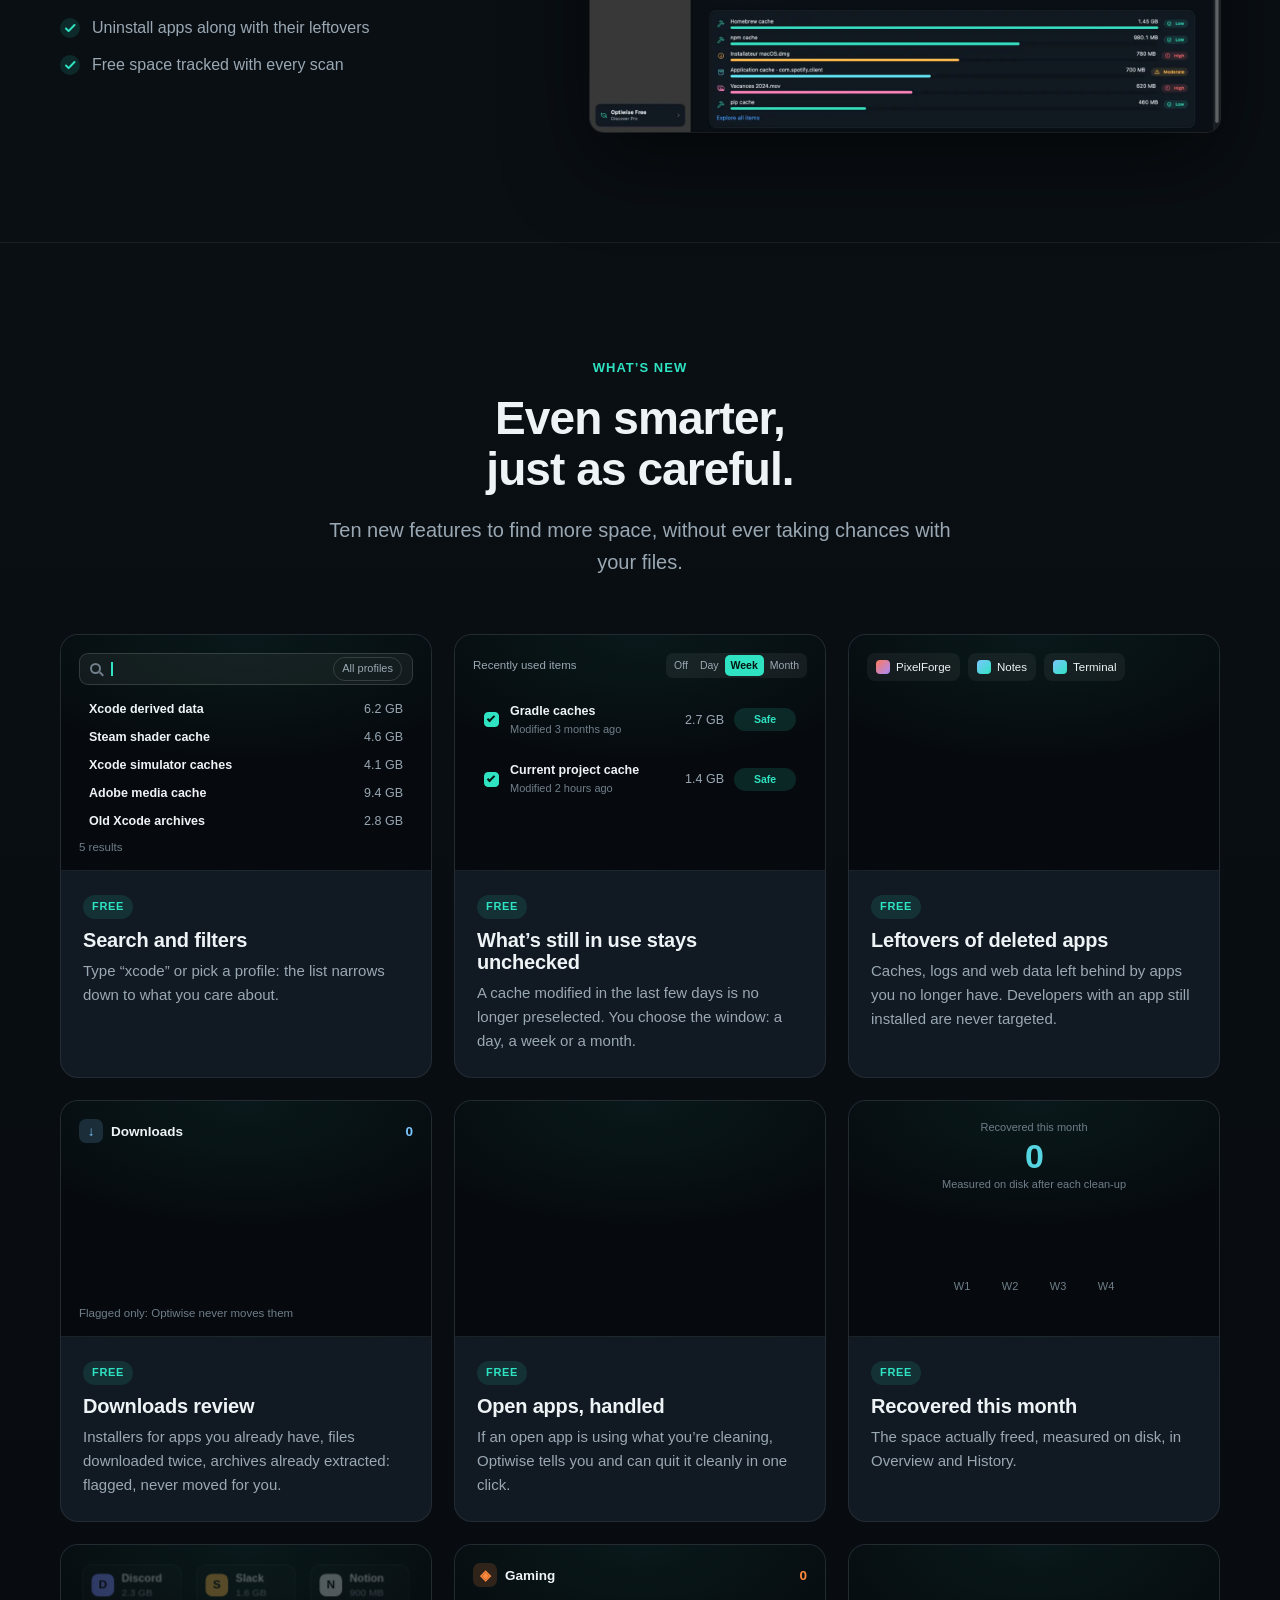
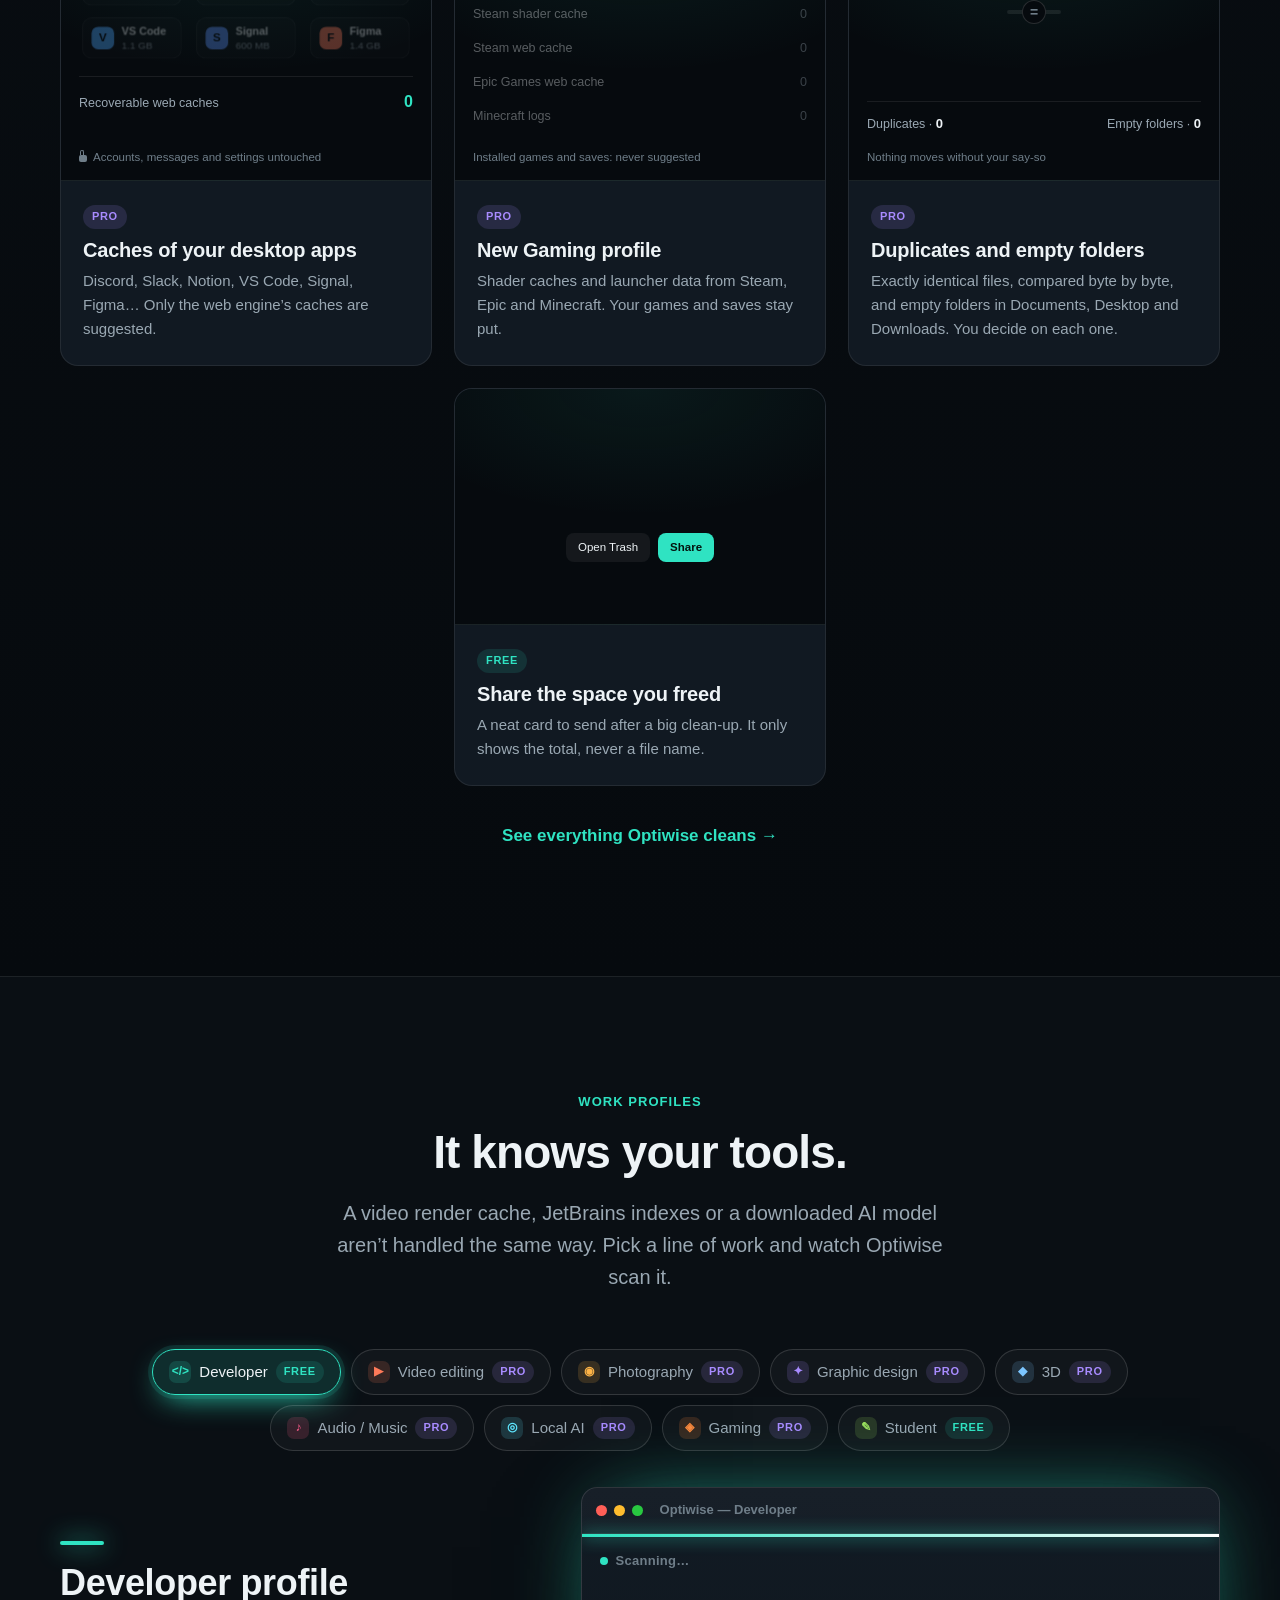
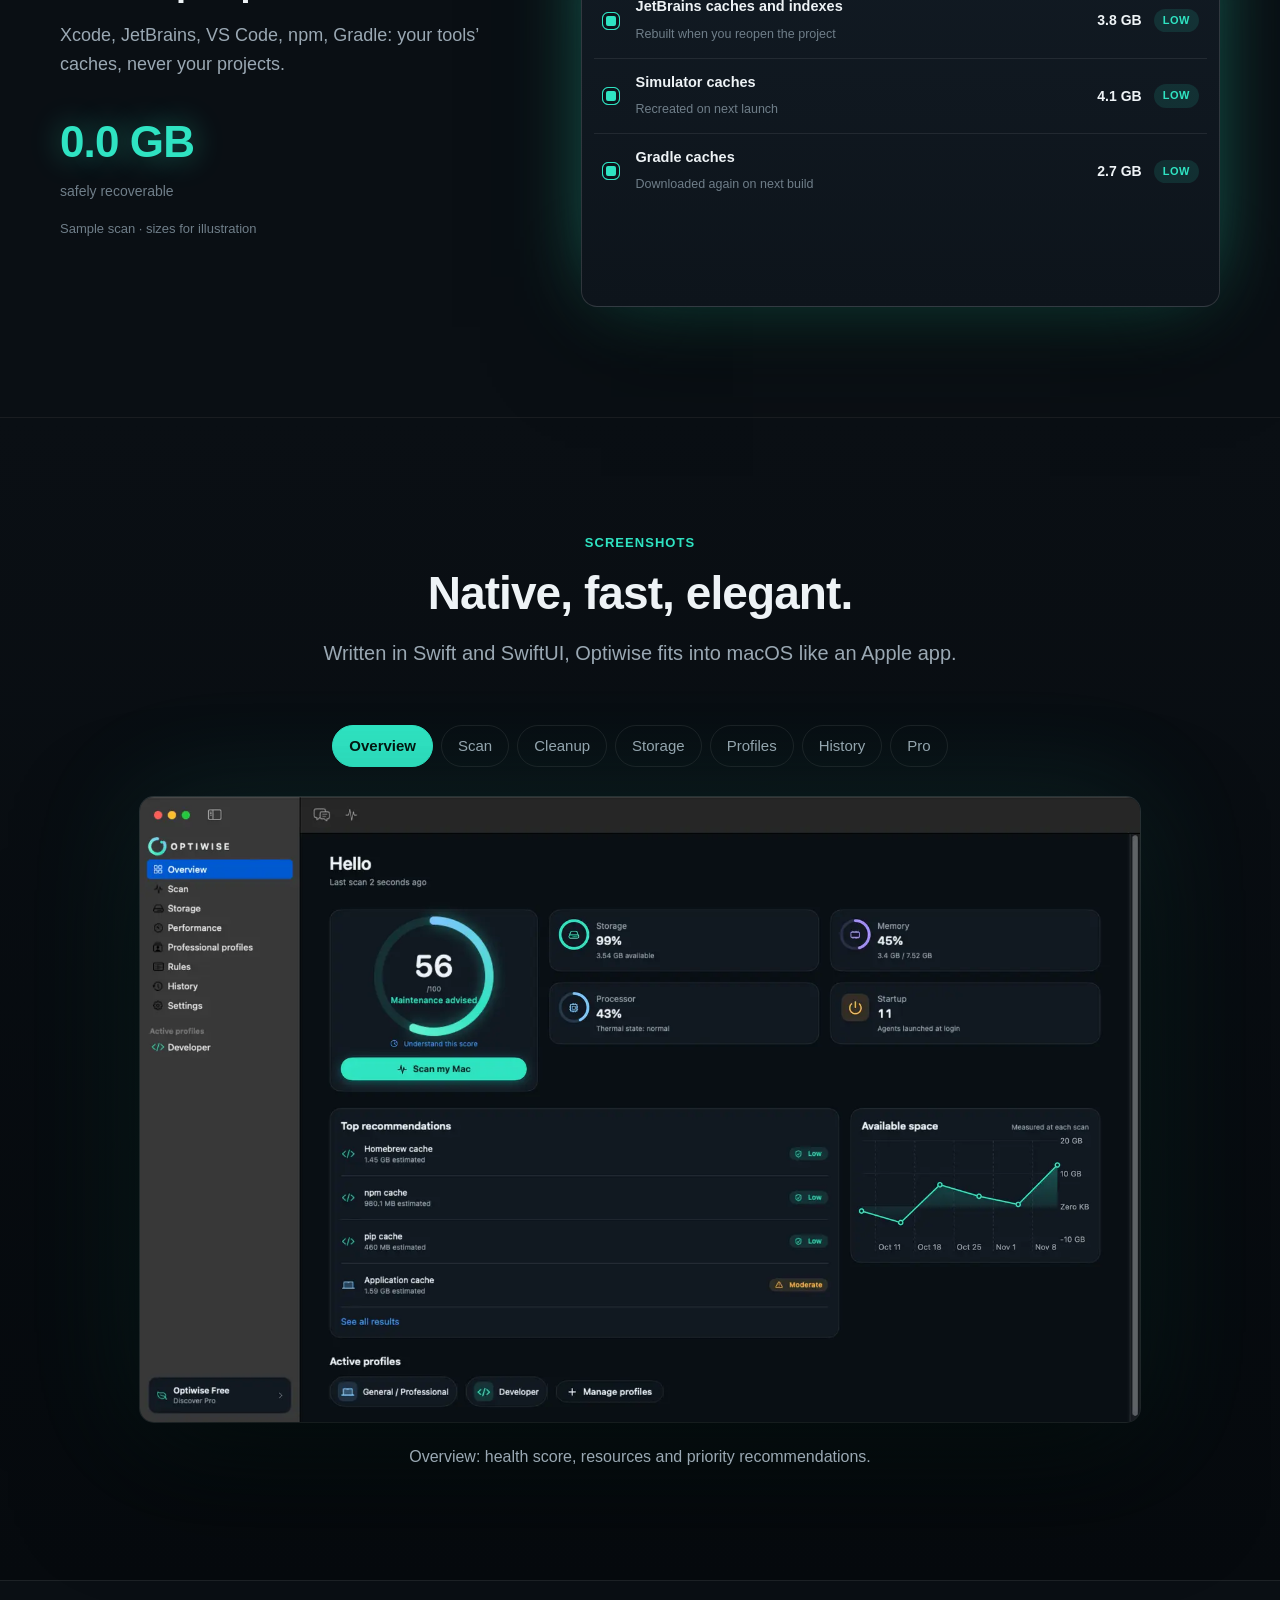
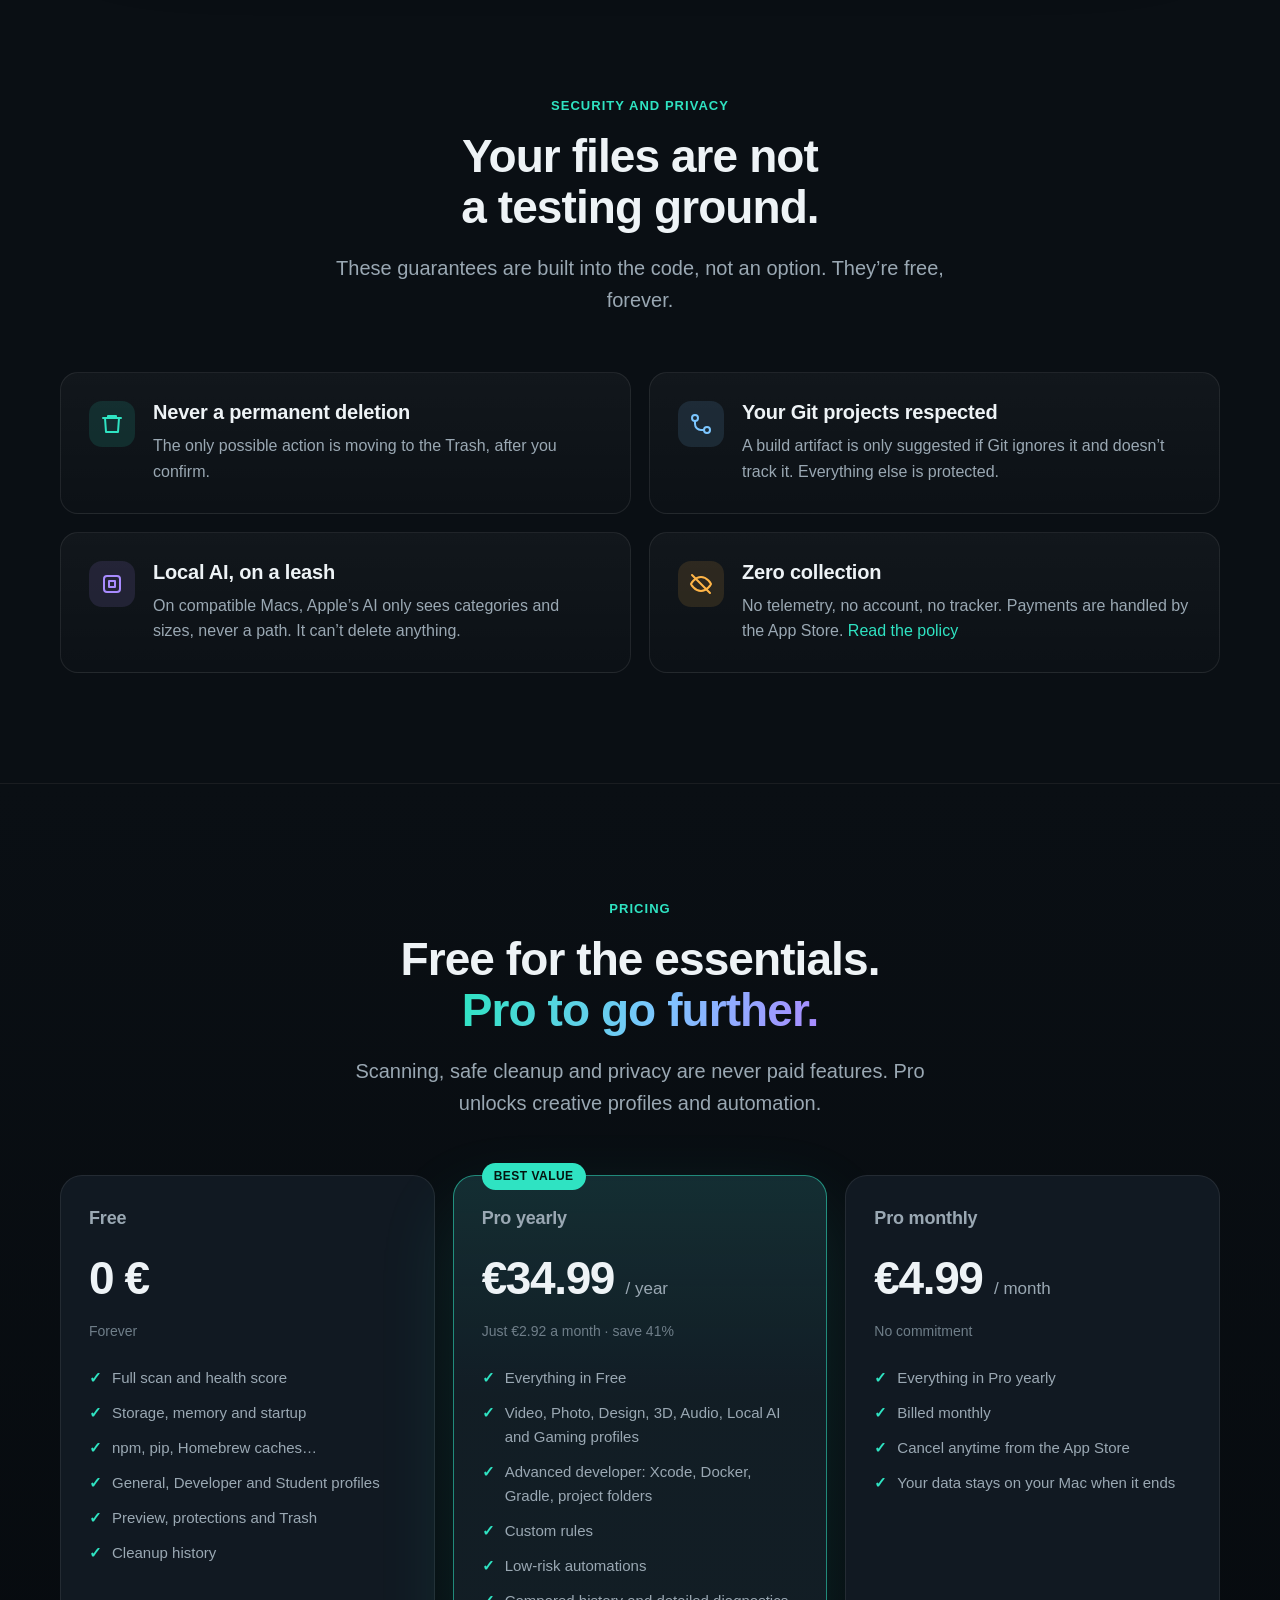
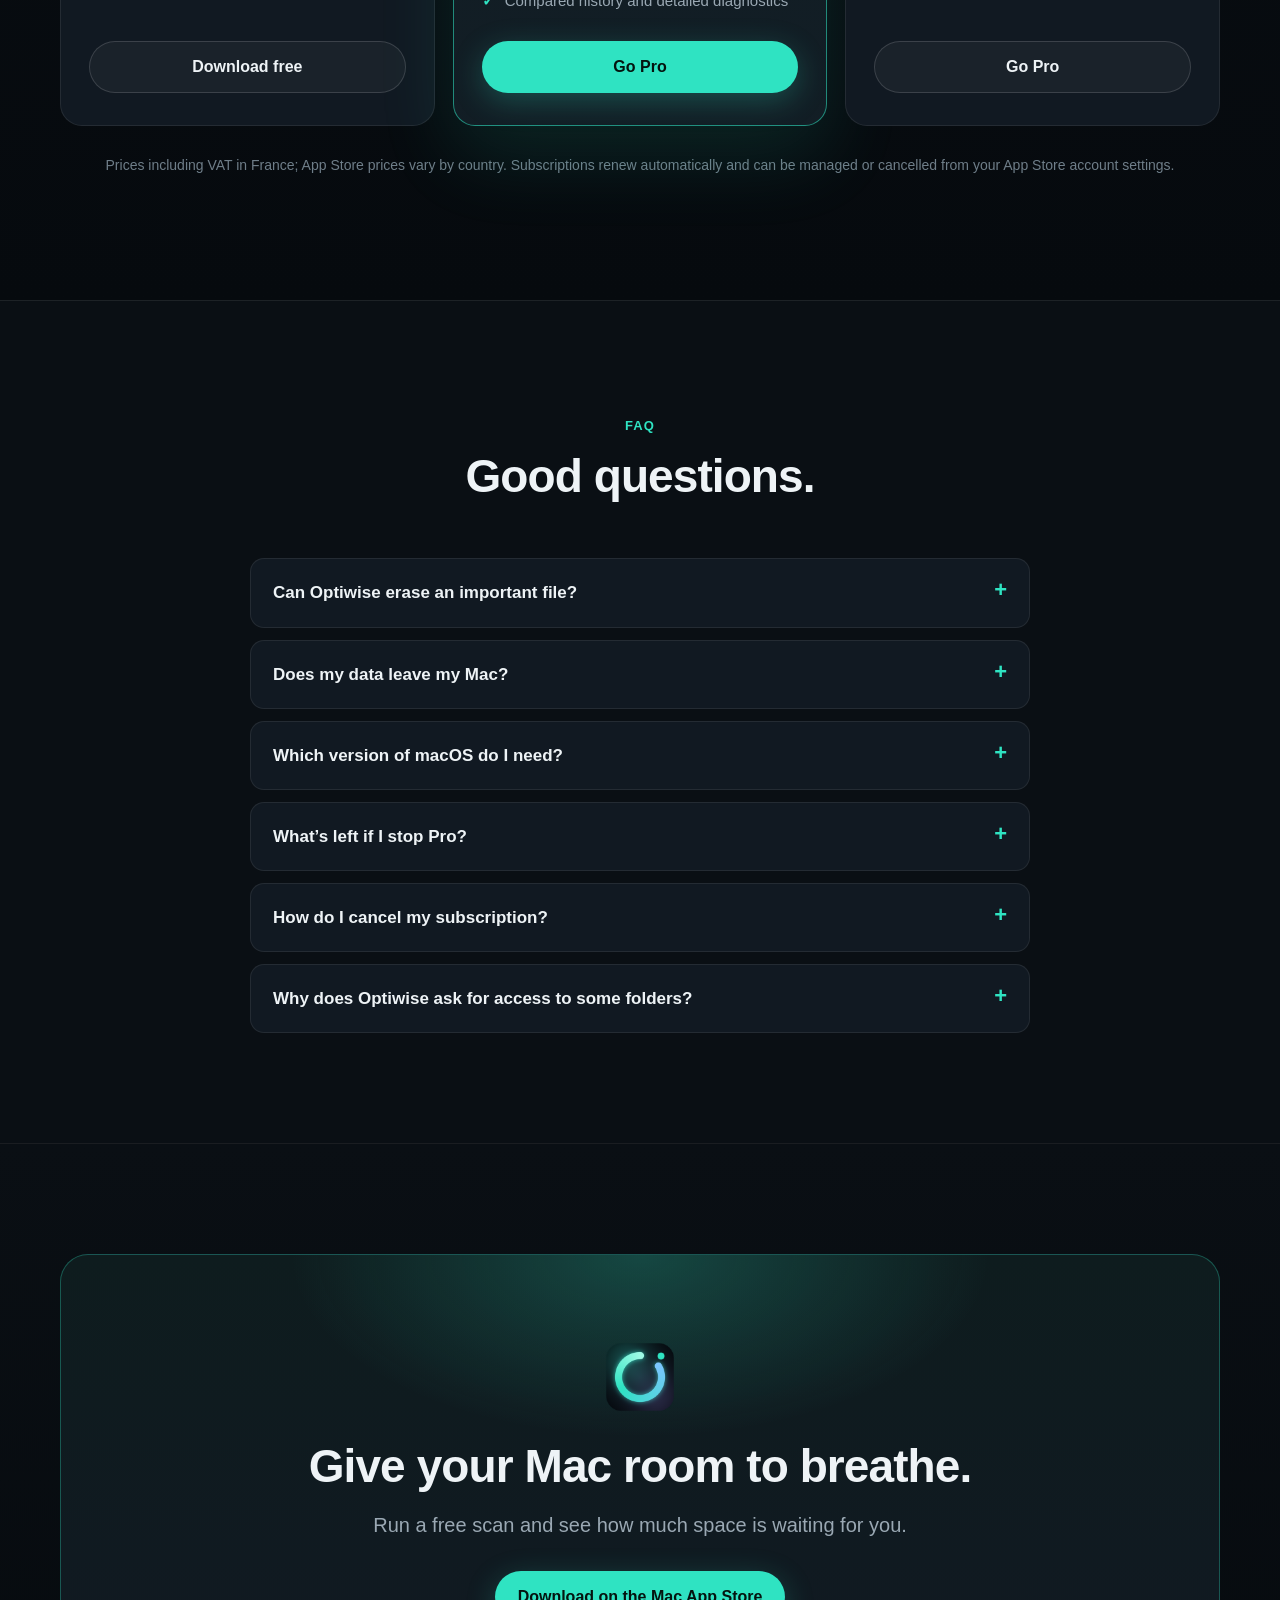
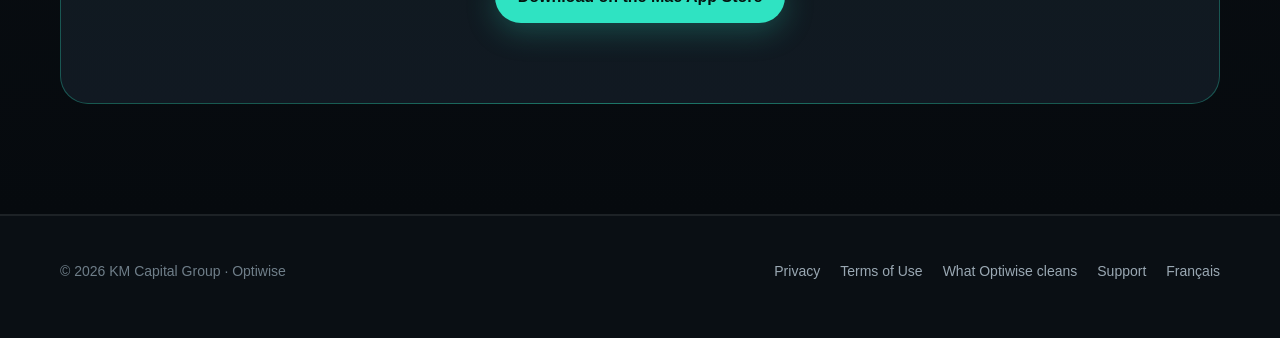
==== commit b8acf194: "Site : liens vers la fiche Mac App Store d'Optiwise Cleaner Remplace les boutons « Bientôt disponibl" ====
--- a/index.html
+++ b/index.html
@@ -39,7 +39,7 @@
       <a href="#faq">FAQ</a>
     </nav>
     <a class="lang" onclick="try{localStorage.setItem('optiwise-lang','en')}catch(e){}" href="en/" hreflang="en" lang="en" title="English"><svg viewBox="0 0 24 24" aria-hidden="true"><circle cx="12" cy="12" r="9"/><path d="M3 12h18M12 3c2.5 2.7 3.8 5.7 3.8 9s-1.3 6.3-3.8 9c-2.5-2.7-3.8-5.7-3.8-9s1.3-6.3 3.8-9z"/></svg>EN</a>
-    <a class="btn btn-primary btn-sm" href="#tarifs">Essayer gratuitement</a>
+    <a class="btn btn-primary btn-sm" href="https://apps.apple.com/fr/app/optiwise-cleaner/id6828115628?mt=12" target="_blank" rel="noopener">Essayer gratuitement</a>
   </div>
 </header>
 
@@ -53,9 +53,9 @@
       <h1>Votre Mac, plus libre.<br><span class="gradient-text">Plus rapide. Plus vous.</span></h1>
       <p class="lead">Optiwise trouve les gigaoctets inutiles, explique ce qui ralentit votre Mac et le nettoie sans jamais prendre de risque avec vos fichiers. Tout se passe sur votre Mac.</p>
       <div class="hero-cta">
-        <a class="btn btn-primary" href="#tarifs">
+        <a class="btn btn-primary" href="https://apps.apple.com/fr/app/optiwise-cleaner/id6828115628?mt=12" target="_blank" rel="noopener">
           <svg viewBox="0 0 24 24" fill="currentColor" aria-hidden="true"><path d="M16.37 12.68c-.02-2.3 1.88-3.4 1.96-3.46-1.07-1.56-2.73-1.78-3.32-1.8-1.41-.14-2.76.83-3.48.83-.72 0-1.82-.81-3-.79-1.54.02-2.97.9-3.76 2.28-1.6 2.78-.41 6.9 1.15 9.16.76 1.1 1.67 2.34 2.86 2.3 1.15-.05 1.58-.74 2.97-.74 1.38 0 1.77.74 2.98.72 1.23-.02 2.01-1.12 2.76-2.23.87-1.28 1.23-2.52 1.25-2.58-.03-.01-2.4-.92-2.42-3.65zM14.1 5.9c.63-.77 1.06-1.83.94-2.9-.91.04-2.02.61-2.67 1.37-.58.68-1.1 1.77-.96 2.81 1.02.08 2.06-.52 2.69-1.28z"/></svg>
-          Bientôt sur le Mac App Store
+          Télécharger sur le Mac App Store
         </a>
         <a class="btn btn-ghost" href="#fonctionnalites">Découvrir l’app</a>
       </div>
@@ -334,7 +334,7 @@
             <li>Prévisualisation, protections et Corbeille</li>
             <li>Historique des nettoyages</li>
           </ul>
-          <a class="btn btn-ghost" href="#top">Bientôt disponible</a>
+          <a class="btn btn-ghost" href="https://apps.apple.com/fr/app/optiwise-cleaner/id6828115628?mt=12" target="_blank" rel="noopener">Télécharger gratuitement</a>
         </div>
         <div class="plan featured reveal">
           <span class="badge">MEILLEURE OFFRE</span>
@@ -349,7 +349,7 @@
             <li>Automatisations à faible risque</li>
             <li>Historique comparé et diagnostics détaillés</li>
           </ul>
-          <a class="btn btn-primary" href="#top">Bientôt disponible</a>
+          <a class="btn btn-primary" href="https://apps.apple.com/fr/app/optiwise-cleaner/id6828115628?mt=12" target="_blank" rel="noopener">Passer à Pro</a>
         </div>
         <div class="plan reveal">
           <h3>Pro mensuel</h3>
@@ -361,7 +361,7 @@
             <li>Résiliable à tout moment depuis l’App Store</li>
             <li>Vos données restent sur votre Mac à l’expiration</li>
           </ul>
-          <a class="btn btn-ghost" href="#top">Bientôt disponible</a>
+          <a class="btn btn-ghost" href="https://apps.apple.com/fr/app/optiwise-cleaner/id6828115628?mt=12" target="_blank" rel="noopener">Passer à Pro</a>
         </div>
       </div>
       <p class="pricing-foot">Prix TTC en France. Abonnement renouvelé automatiquement, géré et résiliable depuis les réglages de votre compte App Store.</p>
@@ -411,7 +411,7 @@
         <img src="assets/icone.png" alt="" width="84" height="84">
         <h2>Redonnez de l’air à votre Mac.</h2>
         <p class="lead">Lancez une analyse gratuite et découvrez combien d’espace vous attend.</p>
-        <a class="btn btn-primary" href="#tarifs">Bientôt sur le Mac App Store</a>
+        <a class="btn btn-primary" href="https://apps.apple.com/fr/app/optiwise-cleaner/id6828115628?mt=12" target="_blank" rel="noopener">Télécharger sur le Mac App Store</a>
       </div>
     </div>
   </section>
